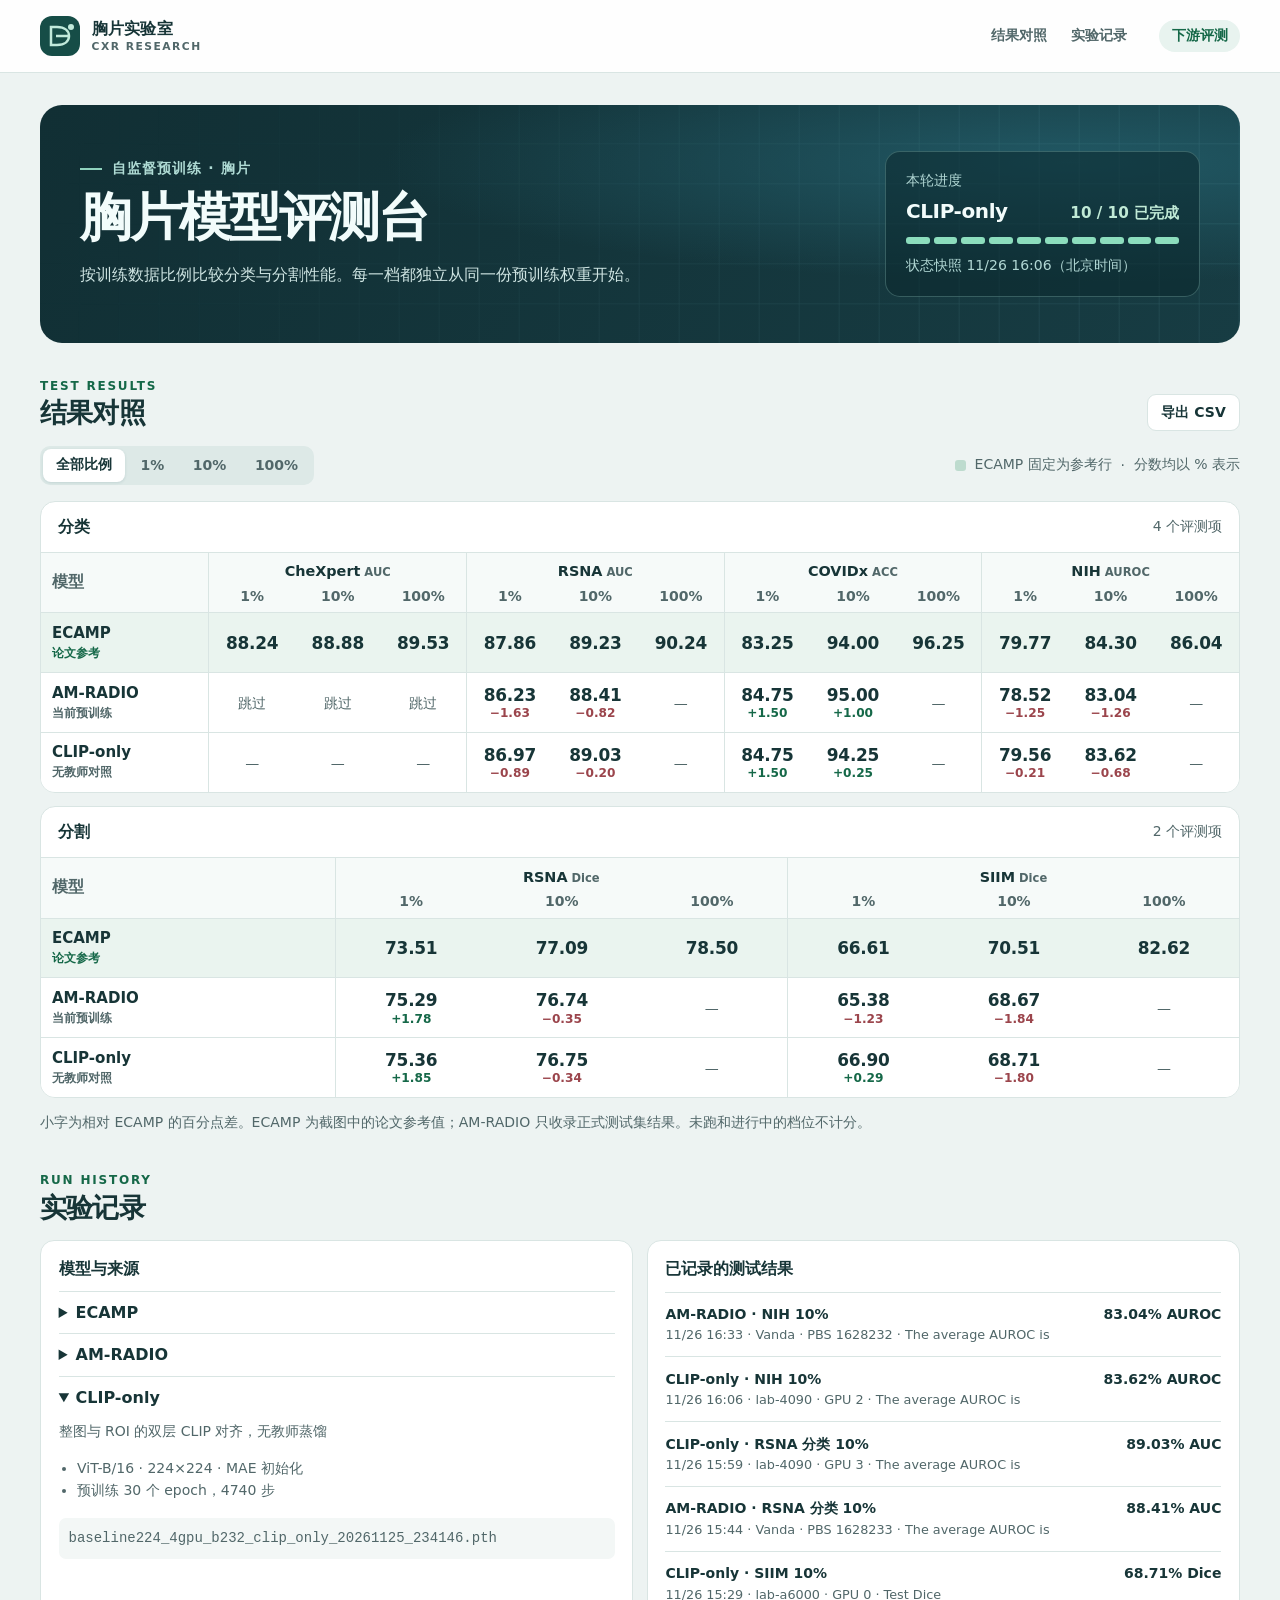
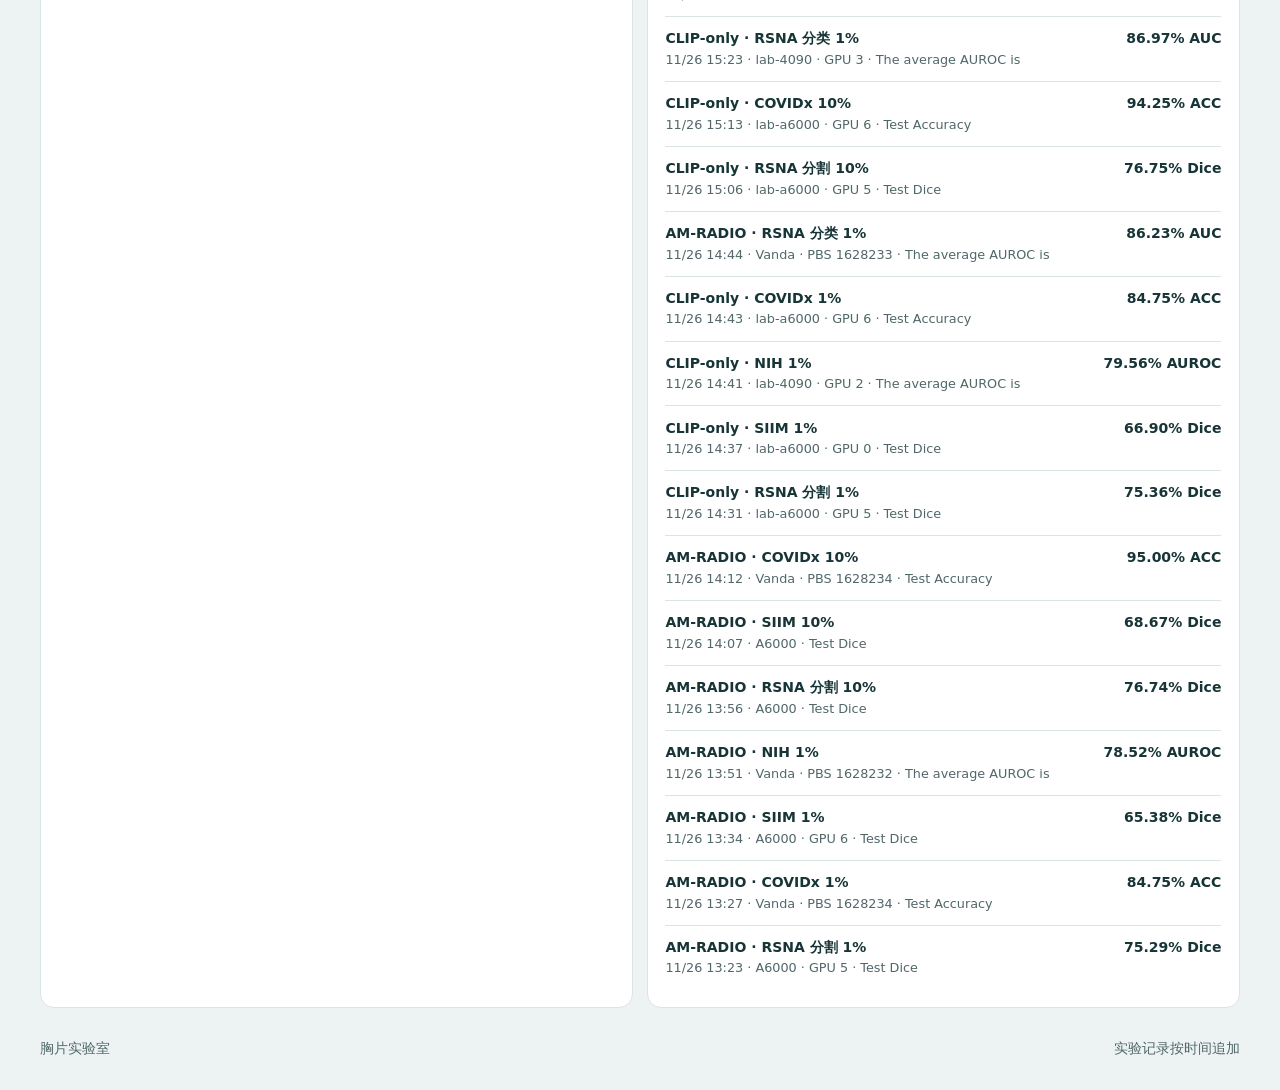
==== docs/index.html @ 2a1c8248 "Append verified downstream benchmark results" ====
<!doctype html>
<html lang="zh-CN">
<head>
  <meta charset="utf-8">
  <meta name="viewport" content="width=device-width, initial-scale=1">
  <meta name="description" content="胸片自监督预训练模型的下游结果与评测记录。">
  <title>胸片模型评测台</title>
  <style>:root {
  color-scheme: light;
  --page: #edf3f2;
  --surface: #fff;
  --ink: #173537;
  --muted: #516769;
  --line: #d9e5e3;
  --tint: #e8f3ef;
  --green: #156848;
  --blue: #315d79;
  --negative: #9b454c;
  font-family: system-ui, -apple-system, BlinkMacSystemFont, "PingFang SC", "Microsoft YaHei", sans-serif;
}
*, *::before, *::after { box-sizing: border-box; }
body { margin: 0; color: var(--ink); background: var(--page); font-size: 1rem; }
button, a { -webkit-tap-highlight-color: transparent; }
a { color: inherit; text-decoration: none; }
button { font: inherit; cursor: pointer; }
:focus-visible { outline: 3px solid #317ba3; outline-offset: 3px; }
.shell { max-width: 1320px; width: calc(100% - 5rem); margin-inline: auto; }
.masthead { background: rgba(255,255,255,.96); border-bottom: 1px solid var(--line); }
.mast-inner { min-height: 72px; display: flex; align-items: center; gap: 2rem; }
.brand { display: flex; gap: .72rem; align-items: center; font-weight: 750; letter-spacing: .02em; white-space: nowrap; }
.brand small { display: block; font-size: .67rem; line-height: 1.3; letter-spacing: .14em; color: var(--muted); }
.mark { color: #c1eadb; background: #164d47; width: 40px; height: 40px; border-radius: 12px; }
.mark svg { width: 100%; height: 100%; }
nav { display: flex; align-items: center; gap: 1.5rem; margin-left: auto; font-size: .875rem; }
nav a { color: var(--muted); font-weight: 650; }
nav a:hover { color: var(--green); text-decoration: underline; }
.mast-label { background: var(--tint); color: var(--green); border-radius: 50px; padding: .45rem .78rem; font-size: .875rem; font-weight: 700; }
.hero {
  margin: 2rem 0 2.25rem; min-height: 238px; border-radius: 22px; padding: 2.25rem 2.5rem;
  background: radial-gradient(ellipse at 86% 24%, #215864 0, transparent 47%), linear-gradient(125deg, #112f34, #173c43);
  color: #f2fcfb; display: grid; grid-template-columns: minmax(0,1fr) minmax(260px,315px); align-items: center; gap: 2rem;
  position: relative; isolation: isolate; overflow: hidden;
}
.hero::before { content: ""; position: absolute; z-index: -1; inset: 0; opacity: .22; background: repeating-linear-gradient(90deg, transparent 0 38px,#71b4bc66 39px 40px),repeating-linear-gradient(0deg,transparent 0 38px,#71b4bc66 39px 40px); mask-image: linear-gradient(110deg,transparent,black); }
.eyebrow { display: flex; align-items: center; gap: .6rem; font-size: .875rem; letter-spacing: .08em; font-weight: 680; color: #afdbd4; }
.eyebrow span { width: 22px; height: 2px; background: #8fd2bd; }
h1 { font-size: clamp(2.2rem, 4.1vw, 3.65rem); line-height: 1.12; letter-spacing: -.045em; margin: .6rem 0 .9rem; }
.hero p { color: #cee4e2; max-width: 40rem; margin: 0; line-height: 1.7; }
.focus { border: 1px solid #84b9b457; background: #0b292f91; padding: 1.15rem 1.25rem; border-radius: 15px; }
.focus-label, #last-updated { color: #b1d7d4; font-size: .875rem; }
.focus-main { display: flex; flex-wrap: wrap; align-items: baseline; gap: .5rem 1rem; justify-content: space-between; margin: .55rem 0 .8rem; }
.focus-main strong { font-size: 1.25rem; letter-spacing: -.02em; }
#progress-count { font-size: .95rem; font-weight: 700; font-variant-numeric: tabular-nums; color: #c0ead6; }
.progress { height: 7px; display: flex; gap: 4px; margin-bottom: .65rem; }
.progress span { flex: 1; background: #799a9e58; border-radius: 3px; }
.progress .done { background: #8cddbd; }
.progress .running { background: #64a7b9; }
.section-top { display: flex; align-items: flex-end; justify-content: space-between; gap: 1rem; margin-bottom: .9rem; }
.kicker { font-size: .75rem; letter-spacing: .15em; color: var(--green); font-weight: 750; }
h2 { margin: .15rem 0 0; font-size: 1.7rem; letter-spacing: -.03em; }
.export { background: var(--surface); border: 1px solid var(--line); border-radius: 9px; padding: .55rem .83rem; color: var(--ink); font-weight: 700; font-size: .875rem; }
.export:hover { background: var(--tint); }
.toolbar { display: flex; justify-content: space-between; align-items: center; flex-wrap: wrap; gap: .75rem; margin: .7rem 0 1rem; }
.filters { display: flex; gap: 3px; border-radius: 10px; background: #dde9e7; padding: 3px; }
.filters button { border: 0; background: transparent; padding: .48rem .8rem; min-width: 48px; border-radius: 8px; font-size: .875rem; color: var(--muted); font-weight: 680; }
.filters button[aria-pressed="true"] { background: white; box-shadow: 0 1px 3px #1a535b24; color: var(--ink); }
.legend { color: var(--muted); font-size: .875rem; display: inline-flex; gap: .55rem; align-items: center; flex-wrap: wrap; }
.legend i { width: 11px; height: 11px; display: inline-block; background: #bddbce; border-radius: 3px; }
.card { background: var(--surface); border: 1px solid var(--line); border-radius: 15px; margin: .85rem 0; overflow: hidden; }
.card-heading { padding: .9rem 1.05rem; display: flex; justify-content: space-between; align-items: center; gap: .5rem; border-bottom: 1px solid var(--line); }
h3 { font-size: 1rem; margin: 0; }
.card-heading span { color: var(--muted); font-size: .875rem; }
.table-wrap { overflow: auto; }
table { width: 100%; border-collapse: separate; border-spacing: 0; text-align: center; min-width: max-content; }
th, td { padding: .65rem .68rem; }
thead th { color: var(--muted); background: #f6faf9; font-weight: 680; }
thead .dataset { color: var(--ink); font-size: .9rem; white-space: nowrap; padding-block: .66rem .33rem; }
.dataset small { font-size: .72rem; margin-left: .25rem; color: var(--muted); font-weight: 650; }
thead .ratio { padding-top: .18rem; padding-bottom: .55rem; font-size: .875rem; }
.boundary { border-left: 1px solid var(--line); }
.model-col { text-align: left; min-width: 145px; position: sticky; left: 0; z-index: 1; box-shadow: 1px 0 0 var(--line); }
tbody th, tbody td { background: var(--surface); border-top: 1px solid var(--line); }
tbody .reference th, tbody .reference td { background: #eaf4ef; }
.model-name { font-size: .94rem; font-weight: 760; display: block; white-space: nowrap; }
.model-mark { color: var(--muted); font-size: .75rem; font-weight: 620; white-space: nowrap; }
.reference .model-mark { color: var(--green); }
.numeric { font-variant-numeric: tabular-nums; }
.numeric strong { display: block; font-size: 1.06rem; letter-spacing: -.015em; }
.reference .numeric strong { font-weight: 680; }
.change { display: block; font-size: .76rem; font-weight: 700; margin-top: .1rem; }
.up { color: var(--green); }
.down { color: var(--negative); }
.state { white-space: nowrap; color: var(--muted); font-size: .875rem; font-weight: 520; }
.state.running { color: var(--blue); font-weight: 680; }
.state.failed { color: var(--negative); }
.footnote { color: var(--muted); font-size: .875rem; margin: .85rem 0 2.5rem; line-height: 1.55; }
.timeline-grid { display: grid; grid-template-columns: 1fr 1fr; gap: .85rem; }
.panel { min-width: 0; background: var(--surface); border: 1px solid var(--line); border-radius: 14px; padding: 1.1rem; }
.panel details { border-top: 1px solid var(--line); margin-top: .7rem; padding-top: .7rem; }
.panel summary { cursor: pointer; font-weight: 730; }
.panel p, .panel li { color: var(--muted); font-size: .875rem; line-height: 1.55; }
.panel ul { padding-left: 1.15rem; }
.checkpoint { font-family: ui-monospace, monospace; overflow-wrap: anywhere; background: #f3f7f6; padding: .62rem; border-radius: 7px; }
#timeline { padding: 0; margin: .75rem 0 0; list-style: none; }
#timeline li { border-top: 1px solid var(--line); padding: .7rem 0; display: grid; grid-template-columns: 1fr auto; column-gap: .55rem; }
#timeline li strong { color: var(--ink); }
#timeline li small { grid-column: 1 / -1; color: var(--muted); font-size: .8rem; }
.site-foot { padding: 2rem 0; display: flex; justify-content: space-between; gap: 1rem; color: var(--muted); font-size: .875rem; }
@media (max-width: 820px) {
  .shell { width: calc(100% - 2rem); }
  .hero { grid-template-columns: 1fr; gap: 1.15rem; padding: 1.6rem; }
  .focus { max-width: 480px; }
}
@media (max-width: 520px) {
  .mast-inner { min-height: 62px; gap: .7rem; }
  nav { gap: .66rem; }
  .mast-label { display: none; }
  .hero { margin-top: 1.1rem; padding: 1.35rem; border-radius: 16px; }
  .hero h1 { font-size: 2.15rem; }
  .timeline-grid { grid-template-columns: 1fr; }
  .model-col { min-width: 115px; }
  th, td { padding-inline: .52rem; }
}
</style>
</head>
<body>
  <header class="masthead">
    <div class="shell mast-inner">
      <a href="#top" class="brand">
        <span class="mark" aria-hidden="true"><svg viewBox="0 0 40 40" fill="none"><path d="M11 29V11h6c8 0 12 4 12 9s-4 9-12 9h-6Z" stroke="currentColor" stroke-width="2.5"/><path d="M16 20h12" stroke="currentColor" stroke-width="2.5"/><circle cx="31" cy="11" r="3" fill="currentColor"/></svg></span>
        <span>胸片实验室<small>CXR RESEARCH</small></span>
      </a>
      <nav aria-label="页内导航"><a href="#results">结果对照</a><a href="#history">实验记录</a></nav>
      <span class="mast-label">下游评测</span>
    </div>
  </header>
  <main class="shell" id="top">
    <section class="hero" aria-labelledby="title">
      <div class="hero-content">
        <div class="eyebrow"><span></span> 自监督预训练 · 胸片</div>
        <h1 id="title">胸片模型评测台</h1>
        <p>按训练数据比例比较分类与分割性能。每一档都独立从同一份预训练权重开始。</p>
      </div>
      <aside class="focus" aria-label="当前模型评测进度">
        <span class="focus-label">本轮进度</span>
        <div class="focus-main"><strong id="current-name">—</strong><span id="progress-count">—</span></div>
        <div id="progress-bar" class="progress" aria-hidden="true"></div>
        <p id="last-updated">正在读取记录</p>
      </aside>
    </section>
    <section id="results" aria-labelledby="results-title">
      <div class="section-top">
        <div><div class="kicker">TEST RESULTS</div><h2 id="results-title">结果对照</h2></div>
        <button type="button" class="export" id="export">导出 CSV</button>
      </div>
      <div class="toolbar">
        <div class="filters" role="group" aria-label="训练数据比例">
          <button type="button" data-ratio="all" aria-pressed="true">全部比例</button>
          <button type="button" data-ratio="1" aria-pressed="false">1%</button>
          <button type="button" data-ratio="10" aria-pressed="false">10%</button>
          <button type="button" data-ratio="100" aria-pressed="false">100%</button>
        </div>
        <span class="legend"><i></i> ECAMP 固定为参考行 <span>·</span> 分数均以 % 表示</span>
      </div>
      <div id="boards"></div>
      <p class="footnote">小字为相对 ECAMP 的百分点差。ECAMP 为截图中的论文参考值；AM-RADIO 只收录正式测试集结果。未跑和进行中的档位不计分。</p>
    </section>
    <section id="history" aria-labelledby="history-title">
      <div class="section-top"><div><div class="kicker">RUN HISTORY</div><h2 id="history-title">实验记录</h2></div></div>
      <div class="timeline-grid">
        <div id="model-details" class="panel"></div>
        <div class="panel"><h3>已记录的测试结果</h3><ol id="timeline"></ol></div>
      </div>
    </section>
  </main>
  <footer class="shell site-foot"><span>胸片实验室</span><span>实验记录按时间追加</span></footer>
  <script type="application/json" id="benchmark-data">[{"kind":"model","id":"ecamp","name":"ECAMP","label":"论文参考","reference":true,"description":"用户提供的 ECAMP 分类和分割对照表","details":["来源：用户提供的论文表格截图","按截图列出 1%、10% 和 100%，保留原指标口径"]},{"kind":"reference","model":"ecamp","scores":{"chexpert":[88.24,88.88,89.53],"rsna_cls":[87.86,89.23,90.24],"covidx":[83.25,94.0,96.25],"nih":[79.77,84.3,86.04],"rsna_seg":[73.51,77.09,78.5],"siim":[66.61,70.51,82.62]}},{"kind":"model","id":"am-radio","name":"AM-RADIO","label":"当前预训练","description":"双层 CLIP 对齐 · ECAMP 与 CheXFound 双教师蒸馏","details":["ViT-B/16 · 224×224 · MAE 初始化","预训练 30 个 epoch，4740 步","各比例独立加载同一份 AM-RADIO 预训练权重"],"checkpoint":"baseline224_4gpu_b232_am_radio_recompute_20261125_180947.pth"},{"kind":"eval","model":"am-radio","task":"nih","ratio":1,"status":"running","at":"2026-11-26T13:36:10+08:00","source":"Vanda · PBS 1628232"},{"kind":"eval","model":"am-radio","task":"nih","ratio":10,"status":"waiting","at":"2026-11-26T13:36:10+08:00","source":"Vanda · PBS 1628232"},{"kind":"eval","model":"am-radio","task":"rsna_cls","ratio":1,"status":"running","at":"2026-11-26T13:36:10+08:00","source":"Vanda · PBS 1628233"},{"kind":"eval","model":"am-radio","task":"rsna_cls","ratio":10,"status":"waiting","at":"2026-11-26T13:36:10+08:00","source":"Vanda · PBS 1628233"},{"kind":"eval","model":"am-radio","task":"covidx","ratio":1,"status":"done","score":84.75,"at":"2026-11-26T13:27:21+08:00","source":"Vanda · PBS 1628234 · Test Accuracy"},{"kind":"eval","model":"am-radio","task":"covidx","ratio":10,"status":"running","at":"2026-11-26T13:36:10+08:00","source":"Vanda · PBS 1628234"},{"kind":"eval","model":"am-radio","task":"rsna_seg","ratio":1,"status":"done","score":75.291,"at":"2026-11-26T13:23:55+08:00","source":"A6000 · GPU 5 · Test Dice"},{"kind":"eval","model":"am-radio","task":"rsna_seg","ratio":10,"status":"running","at":"2026-11-26T13:36:02+08:00","source":"A6000 · GPU 5"},{"kind":"eval","model":"am-radio","task":"siim","ratio":1,"status":"done","score":65.382,"at":"2026-11-26T13:34:59+08:00","source":"A6000 · GPU 6 · Test Dice"},{"kind":"eval","model":"am-radio","task":"siim","ratio":10,"status":"running","at":"2026-11-26T13:36:02+08:00","source":"A6000 · GPU 6"},{"kind":"eval","model":"am-radio","task":"rsna_seg","ratio":10,"status":"done","score":76.736,"at":"2026-11-26T13:56:18+08:00","source":"A6000 · Test Dice","run":"20261126_132359_027293_baseline224_4gpu_b232_am_radio_recompute_20261125_180947"},{"kind":"eval","model":"am-radio","task":"siim","ratio":10,"status":"done","score":68.671,"at":"2026-11-26T14:07:49+08:00","source":"A6000 · Test Dice","run":"20261126_133502_033445_baseline224_4gpu_b232_am_radio_recompute_20261125_180947"},{"kind":"eval","model":"am-radio","task":"nih","ratio":1,"status":"done","score":78.522,"at":"2026-11-26T13:51:23+08:00","source":"Vanda · PBS 1628232 · The average AUROC is","run":"20261126_125512_706777_baseline224_4gpu_b232_am_radio_recompute_20261125_180947"},{"kind":"eval","model":"am-radio","task":"rsna_cls","ratio":1,"status":"done","score":86.234,"at":"2026-11-26T14:44:53+08:00","source":"Vanda · PBS 1628233 · The average AUROC is","run":"20261126_125524_010493_baseline224_4gpu_b232_am_radio_recompute_20261125_180947"},{"kind":"eval","model":"am-radio","task":"covidx","ratio":10,"status":"done","score":95.0,"at":"2026-11-26T14:12:46+08:00","source":"Vanda · PBS 1628234 · Test Accuracy","run":"20261126_132730_162085_baseline224_4gpu_b232_am_radio_recompute_20261125_180947"},{"kind":"model","id":"clip-only-b232","name":"CLIP-only","label":"无教师对照","description":"整图与 ROI 的双层 CLIP 对齐，无教师蒸馏","details":["ViT-B/16 · 224×224 · MAE 初始化","预训练 30 个 epoch，4740 步"],"checkpoint":"baseline224_4gpu_b232_clip_only_20261125_234146.pth"},{"kind":"eval","model":"clip-only-b232","task":"nih","ratio":1,"status":"done","score":79.555,"at":"2026-11-26T14:41:42+08:00","source":"lab-4090 · GPU 2 · The average AUROC is","run":"20261126_140713_861401_baseline224_4gpu_b232_clip_only_20261125_234146"},{"kind":"eval","model":"clip-only-b232","task":"covidx","ratio":1,"status":"done","score":84.75,"at":"2026-11-26T14:43:10+08:00","source":"lab-a6000 · GPU 6 · Test Accuracy","run":"20261126_140934_438066_baseline224_4gpu_b232_clip_only_20261125_234146"},{"kind":"eval","model":"clip-only-b232","task":"rsna_seg","ratio":1,"status":"done","score":75.357,"at":"2026-11-26T14:31:07+08:00","source":"lab-a6000 · GPU 5 · Test Dice","run":"20261126_140720_927001_baseline224_4gpu_b232_clip_only_20261125_234146"},{"kind":"eval","model":"clip-only-b232","task":"rsna_seg","ratio":10,"status":"done","score":76.751,"at":"2026-11-26T15:06:47+08:00","source":"lab-a6000 · GPU 5 · Test Dice","run":"20261126_143110_733138_baseline224_4gpu_b232_clip_only_20261125_234146"},{"kind":"eval","model":"clip-only-b232","task":"siim","ratio":1,"status":"done","score":66.898,"at":"2026-11-26T14:37:39+08:00","source":"lab-a6000 · GPU 0 · Test Dice","run":"20261126_140724_269313_baseline224_4gpu_b232_clip_only_20261125_234146"},{"kind":"eval","model":"clip-only-b232","task":"rsna_cls","ratio":1,"status":"done","score":86.967,"at":"2026-11-26T15:23:00+08:00","source":"lab-4090 · GPU 3 · The average AUROC is","run":"20261126_140716_735300_baseline224_4gpu_b232_clip_only_20261125_234146"},{"kind":"eval","model":"clip-only-b232","task":"covidx","ratio":10,"status":"done","score":94.25,"at":"2026-11-26T15:13:05+08:00","source":"lab-a6000 · GPU 6 · Test Accuracy","run":"20261126_144312_961524_baseline224_4gpu_b232_clip_only_20261125_234146"},{"kind":"eval","model":"clip-only-b232","task":"siim","ratio":10,"status":"done","score":68.709,"at":"2026-11-26T15:29:14+08:00","source":"lab-a6000 · GPU 0 · Test Dice","run":"20261126_143742_066297_baseline224_4gpu_b232_clip_only_20261125_234146"},{"kind":"eval","model":"am-radio","task":"nih","ratio":10,"status":"done","score":83.037,"at":"2026-11-26T16:33:04+08:00","source":"Vanda · PBS 1628232 · The average AUROC is","run":"20261126_135129_051878_baseline224_4gpu_b232_am_radio_recompute_20261125_180947"},{"kind":"eval","model":"am-radio","task":"rsna_cls","ratio":10,"status":"done","score":88.411,"at":"2026-11-26T15:44:06+08:00","source":"Vanda · PBS 1628233 · The average AUROC is","run":"20261126_144459_154860_baseline224_4gpu_b232_am_radio_recompute_20261125_180947"},{"kind":"eval","model":"clip-only-b232","task":"nih","ratio":10,"status":"done","score":83.618,"at":"2026-11-26T16:06:17+08:00","source":"lab-4090 · GPU 2 · The average AUROC is","run":"20261126_144147_423337_baseline224_4gpu_b232_clip_only_20261125_234146"},{"kind":"eval","model":"clip-only-b232","task":"rsna_cls","ratio":10,"status":"done","score":89.034,"at":"2026-11-26T15:59:01+08:00","source":"lab-4090 · GPU 3 · The average AUROC is","run":"20261126_152303_296616_baseline224_4gpu_b232_clip_only_20261125_234146"}]</script>
  <script>(() => {
  "use strict";
  const data = JSON.parse(document.getElementById("benchmark-data").textContent);
  const ratios = [1, 10, 100];
  const groups = [
    {name: "分类", tasks: [
      {id: "chexpert", name: "CheXpert", metric: "AUC"},
      {id: "rsna_cls", name: "RSNA", metric: "AUC"},
      {id: "covidx", name: "COVIDx", metric: "ACC"},
      {id: "nih", name: "NIH", metric: "AUROC"},
    ]},
    {name: "分割", tasks: [
      {id: "rsna_seg", name: "RSNA", metric: "Dice"},
      {id: "siim", name: "SIIM", metric: "Dice"},
    ]},
  ];
  const tasks = groups.flatMap(group => group.tasks);
  const models = data.filter(event => event.kind === "model");
  const modelById = new Map(models.map(model => [model.id, model]));
  const reference = data.find(event => event.kind === "reference");
  const events = data.filter(event => event.kind === "eval");
  const key = (model, task, ratio) => [model, task, ratio].join(":");
  const results = new Map(events.map(event => [key(event.model, event.task, event.ratio), event]));
  const labels = {done: "已完成", running: "运行中", waiting: "待上一档", queued: "排队中", failed: "失败"};
  const date = new Intl.DateTimeFormat("zh-CN", {timeZone: "Asia/Shanghai", month: "2-digit", day: "2-digit", hour: "2-digit", minute: "2-digit", hourCycle: "h23"});
  const showDate = s => date.format(new Date(s));
  const byId = id => document.getElementById(id);
  function element(tag, text, css) {
    const node = document.createElement(tag);
    if (text !== undefined) node.textContent = text;
    if (css) node.className = css;
    return node;
  }
  function resultFor(model, task, ratio) {
    if (model.reference) return {status: "done", score: reference.scores[task.id][ratios.indexOf(ratio)]};
    return results.get(key(model.id, task.id, ratio));
  }
  function columns(group, fractions) {
    return group.tasks.flatMap(task => fractions.map((ratio, i) => ({task, ratio, border: i === 0})));
  }
  function renderTable(group, fractions) {
    const card = element("article", undefined, "card");
    const title = element("div", undefined, "card-heading");
    title.append(element("h3", group.name), element("span", group.tasks.length + " 个评测项"));
    const wrap = element("div", undefined, "table-wrap");
    wrap.tabIndex = 0;
    wrap.setAttribute("role", "region");
    wrap.setAttribute("aria-label", group.name + "结果表，可横向滚动");
    const table = element("table");
    const top = element("tr");
    const first = element("th", "模型", "model-col");
    first.scope = "col";
    first.rowSpan = 2;
    top.append(first);
    for (const task of group.tasks) {
      const th = element("th", task.name, "dataset boundary");
      th.scope = "colgroup";
      th.colSpan = fractions.length;
      th.append(element("small", task.metric));
      top.append(th);
    }
    const headers = element("tr");
    const cols = columns(group, fractions);
    for (const {ratio, border} of cols) {
      const th = element("th", ratio + "%", "ratio" + (border ? " boundary" : ""));
      th.scope = "col";
      headers.append(th);
    }
    const head = element("thead");
    head.append(top, headers);
    const body = element("tbody");
    for (const model of models) {
      const row = element("tr", undefined, model.reference ? "reference" : undefined);
      const name = element("th", undefined, "model-col");
      name.scope = "row";
      name.append(element("span", model.name, "model-name"), element("span", model.label || "实验模型", "model-mark"));
      row.append(name);
      for (const {task, ratio, border} of cols) {
        const td = element("td", undefined, border ? "boundary" : undefined);
        const result = resultFor(model, task, ratio);
        if (result?.status === "done") {
          td.classList.add("numeric");
          td.append(element("strong", result.score.toFixed(2)));
          if (!model.reference) {
            const delta = result.score - reference.scores[task.id][ratios.indexOf(ratio)];
            td.append(element("small", (delta >= 0 ? "+" : "−") + Math.abs(delta).toFixed(2),
              "change " + (delta >= 0 ? "up" : "down")));
          }
        } else if (result) {
          td.append(element("span", labels[result.status], "state " + result.status));
        } else {
          const label = model.id === "am-radio" && task.id === "chexpert" ? "跳过" : "—";
          const state = element("span", label, "state");
          state.title = label === "—" ? "未评测" : "本轮不评测 CheXpert";
          td.append(state);
        }
        if (result?.source) td.title = result.source + " · " + showDate(result.at);
        row.append(td);
      }
      body.append(row);
    }
    table.append(head, body);
    wrap.append(table);
    card.append(title, wrap);
    return card;
  }
  function render(fractions) {
    byId("boards").replaceChildren(...groups.map(group => renderTable(group, fractions)));
  }
  for (const button of document.querySelectorAll("[data-ratio]")) {
    button.addEventListener("click", () => {
      for (const peer of document.querySelectorAll("[data-ratio]")) peer.setAttribute("aria-pressed", String(peer === button));
      render(button.dataset.ratio === "all" ? ratios : [Number(button.dataset.ratio)]);
    });
  }
  const current = models.filter(model => !model.reference).at(-1);
  if (current) {
    const relevant = [...results.values()].filter(result => result.model === current.id);
    const time = relevant.map(e => e.at).sort((a, b) => new Date(b) - new Date(a))[0];
    byId("current-name").textContent = current.name;
    byId("progress-count").textContent = relevant.filter(x => x.status === "done").length + " / " + relevant.length + " 已完成";
    for (const state of ["done", "running", "waiting", "queued", "failed"]) {
      for (const _ of relevant.filter(x => x.status === state)) byId("progress-bar").append(element("span", undefined, state));
    }
    byId("last-updated").textContent = time ? "状态快照 " + showDate(time) + "（北京时间）" : "待录入评测记录";
  }
  const modelPanel = byId("model-details");
  modelPanel.append(element("h3", "模型与来源"));
  for (const model of models) {
    const detail = element("details");
    detail.open = current?.id === model.id;
    detail.append(element("summary", model.name), element("p", model.description || ""));
    const source = element("ul");
    for (const line of model.details || []) source.append(element("li", line));
    detail.append(source);
    if (model.checkpoint) detail.append(element("p", model.checkpoint, "checkpoint"));
    modelPanel.append(detail);
  }
  for (const result of events.filter(r => r.status === "done").sort((a, b) => new Date(b.at) - new Date(a.at))) {
    const task = tasks.find(task => task.id === result.task);
    const label = result.task === "rsna_seg" ? "RSNA 分割" : result.task === "rsna_cls" ? "RSNA 分类" : task.name;
    const row = element("li");
    row.append(element("strong", `${modelById.get(result.model).name} · ${label} ${result.ratio}%`),
      element("strong", `${result.score.toFixed(2)}% ${task.metric}`),
      element("small", showDate(result.at) + " · " + result.source));
    byId("timeline").append(row);
  }
  byId("export").addEventListener("click", () => {
    const rows = [["model", "task", "metric", "train_percentage", "test_score_percentage", "state", "observed_at"]];
    for (const model of models) for (const task of tasks) for (const ratio of ratios) {
      const result = resultFor(model, task, ratio);
      rows.push([model.name, task.id, task.metric, ratio, result?.score ?? "", result?.status ?? "not_run", result?.at ?? ""]);
    }
    const csv = rows.map(row => row.map(value => '"' + String(value).replaceAll('"', '""') + '"').join(",")).join("\n") + "\n";
    const link = element("a");
    link.href = URL.createObjectURL(new Blob(["\ufeff", csv], {type: "text/csv;charset=utf-8"}));
    link.download = "cxr-benchmark.csv";
    link.click();
    setTimeout(() => URL.revokeObjectURL(link.href), 1000);
  });
  render(ratios);
})();
</script>
</body>
</html>
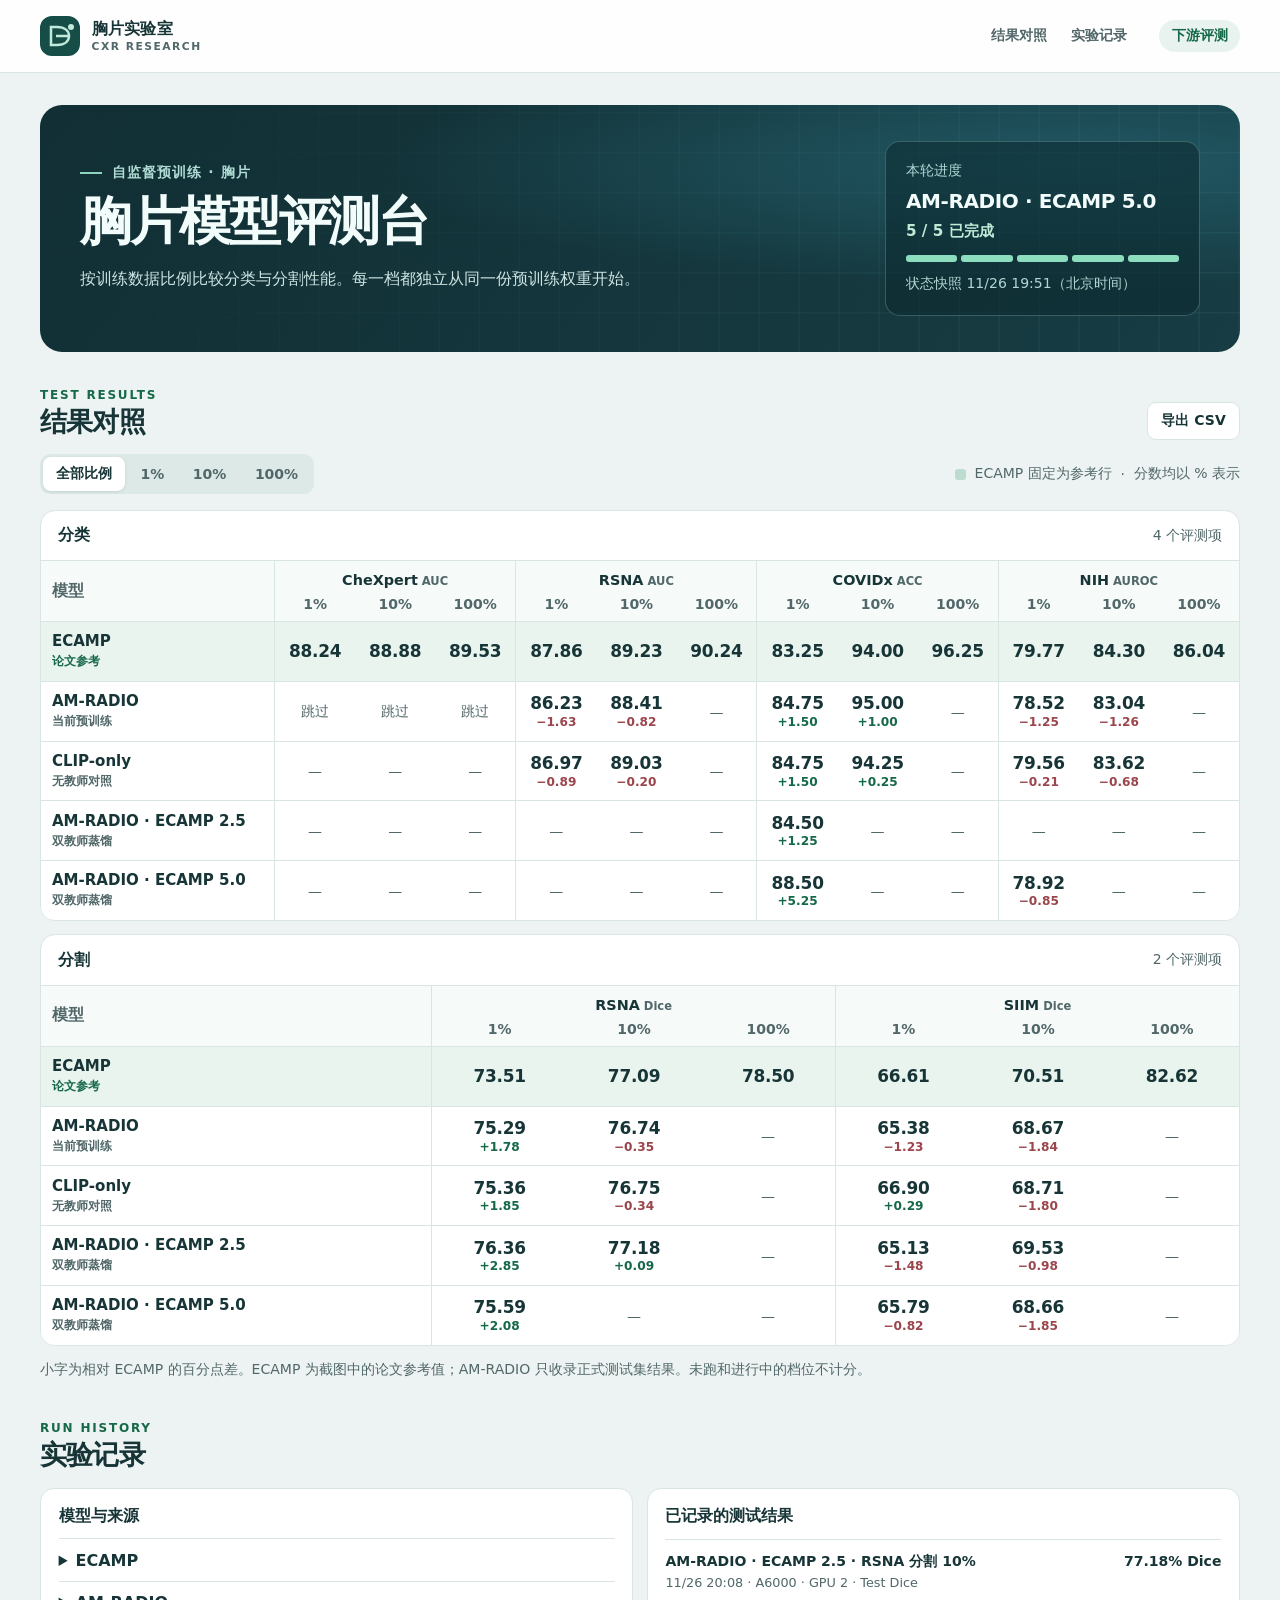
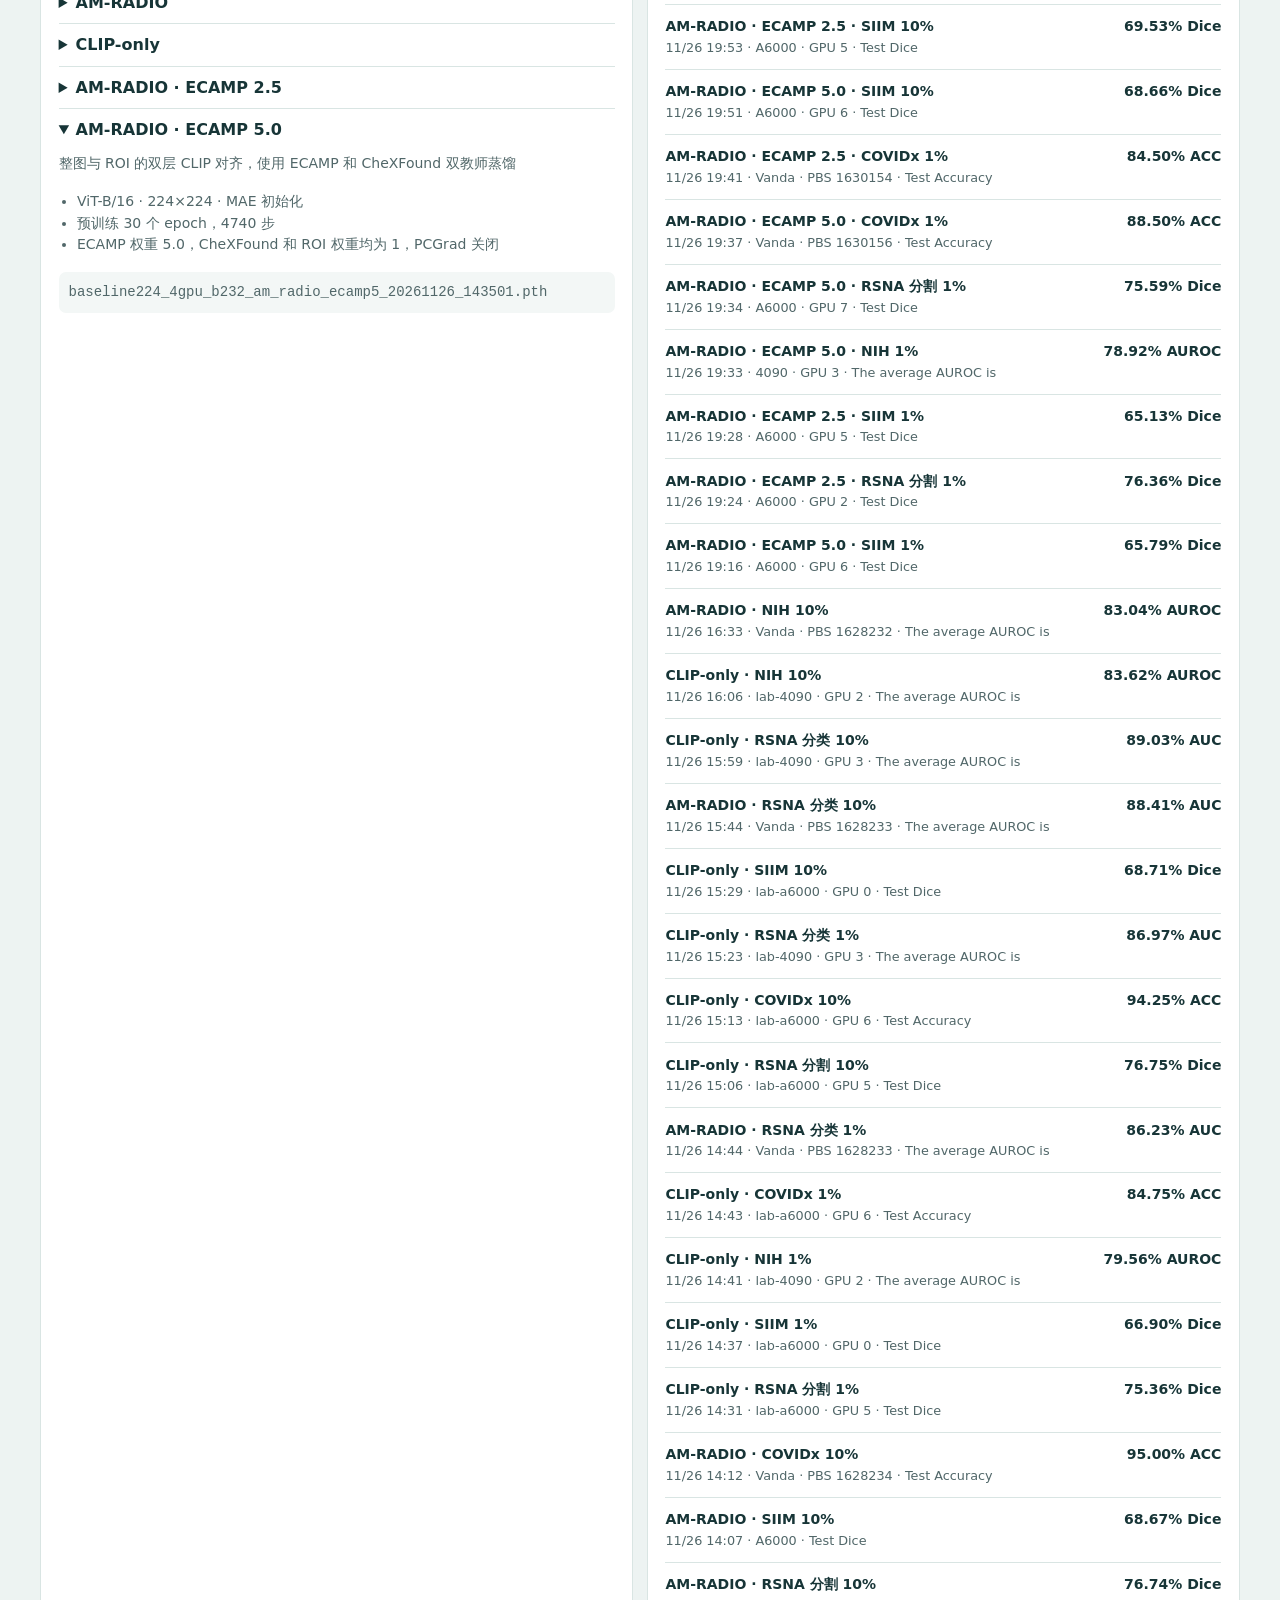
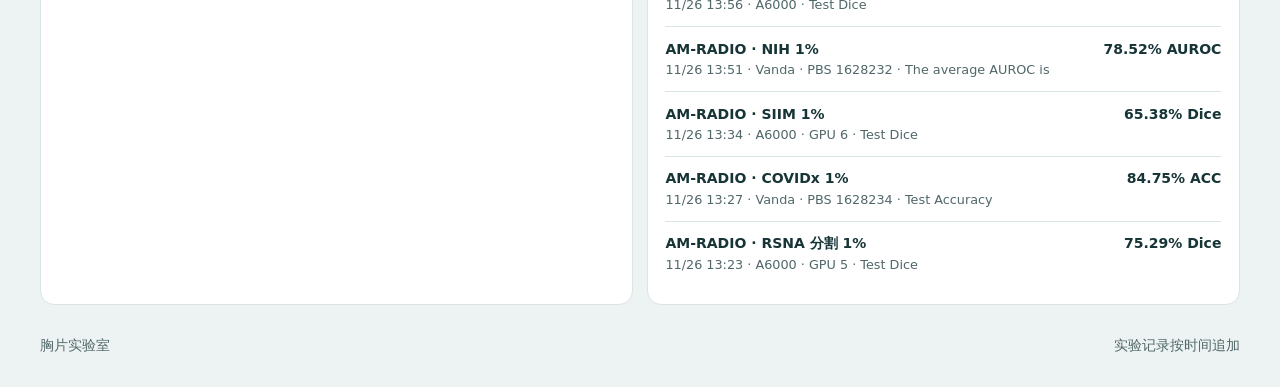
==== commit f44138c1: "Append verified downstream benchmark results" ====
--- a/docs/index.html
+++ b/docs/index.html
@@ -174,7 +174,7 @@
     </section>
   </main>
   <footer class="shell site-foot"><span>胸片实验室</span><span>实验记录按时间追加</span></footer>
-  <script type="application/json" id="benchmark-data">[{"kind":"model","id":"ecamp","name":"ECAMP","label":"论文参考","reference":true,"description":"用户提供的 ECAMP 分类和分割对照表","details":["来源：用户提供的论文表格截图","按截图列出 1%、10% 和 100%，保留原指标口径"]},{"kind":"reference","model":"ecamp","scores":{"chexpert":[88.24,88.88,89.53],"rsna_cls":[87.86,89.23,90.24],"covidx":[83.25,94.0,96.25],"nih":[79.77,84.3,86.04],"rsna_seg":[73.51,77.09,78.5],"siim":[66.61,70.51,82.62]}},{"kind":"model","id":"am-radio","name":"AM-RADIO","label":"当前预训练","description":"双层 CLIP 对齐 · ECAMP 与 CheXFound 双教师蒸馏","details":["ViT-B/16 · 224×224 · MAE 初始化","预训练 30 个 epoch，4740 步","各比例独立加载同一份 AM-RADIO 预训练权重"],"checkpoint":"baseline224_4gpu_b232_am_radio_recompute_20261125_180947.pth"},{"kind":"eval","model":"am-radio","task":"nih","ratio":1,"status":"running","at":"2026-11-26T13:36:10+08:00","source":"Vanda · PBS 1628232"},{"kind":"eval","model":"am-radio","task":"nih","ratio":10,"status":"waiting","at":"2026-11-26T13:36:10+08:00","source":"Vanda · PBS 1628232"},{"kind":"eval","model":"am-radio","task":"rsna_cls","ratio":1,"status":"running","at":"2026-11-26T13:36:10+08:00","source":"Vanda · PBS 1628233"},{"kind":"eval","model":"am-radio","task":"rsna_cls","ratio":10,"status":"waiting","at":"2026-11-26T13:36:10+08:00","source":"Vanda · PBS 1628233"},{"kind":"eval","model":"am-radio","task":"covidx","ratio":1,"status":"done","score":84.75,"at":"2026-11-26T13:27:21+08:00","source":"Vanda · PBS 1628234 · Test Accuracy"},{"kind":"eval","model":"am-radio","task":"covidx","ratio":10,"status":"running","at":"2026-11-26T13:36:10+08:00","source":"Vanda · PBS 1628234"},{"kind":"eval","model":"am-radio","task":"rsna_seg","ratio":1,"status":"done","score":75.291,"at":"2026-11-26T13:23:55+08:00","source":"A6000 · GPU 5 · Test Dice"},{"kind":"eval","model":"am-radio","task":"rsna_seg","ratio":10,"status":"running","at":"2026-11-26T13:36:02+08:00","source":"A6000 · GPU 5"},{"kind":"eval","model":"am-radio","task":"siim","ratio":1,"status":"done","score":65.382,"at":"2026-11-26T13:34:59+08:00","source":"A6000 · GPU 6 · Test Dice"},{"kind":"eval","model":"am-radio","task":"siim","ratio":10,"status":"running","at":"2026-11-26T13:36:02+08:00","source":"A6000 · GPU 6"},{"kind":"eval","model":"am-radio","task":"rsna_seg","ratio":10,"status":"done","score":76.736,"at":"2026-11-26T13:56:18+08:00","source":"A6000 · Test Dice","run":"20261126_132359_027293_baseline224_4gpu_b232_am_radio_recompute_20261125_180947"},{"kind":"eval","model":"am-radio","task":"siim","ratio":10,"status":"done","score":68.671,"at":"2026-11-26T14:07:49+08:00","source":"A6000 · Test Dice","run":"20261126_133502_033445_baseline224_4gpu_b232_am_radio_recompute_20261125_180947"},{"kind":"eval","model":"am-radio","task":"nih","ratio":1,"status":"done","score":78.522,"at":"2026-11-26T13:51:23+08:00","source":"Vanda · PBS 1628232 · The average AUROC is","run":"20261126_125512_706777_baseline224_4gpu_b232_am_radio_recompute_20261125_180947"},{"kind":"eval","model":"am-radio","task":"rsna_cls","ratio":1,"status":"done","score":86.234,"at":"2026-11-26T14:44:53+08:00","source":"Vanda · PBS 1628233 · The average AUROC is","run":"20261126_125524_010493_baseline224_4gpu_b232_am_radio_recompute_20261125_180947"},{"kind":"eval","model":"am-radio","task":"covidx","ratio":10,"status":"done","score":95.0,"at":"2026-11-26T14:12:46+08:00","source":"Vanda · PBS 1628234 · Test Accuracy","run":"20261126_132730_162085_baseline224_4gpu_b232_am_radio_recompute_20261125_180947"},{"kind":"model","id":"clip-only-b232","name":"CLIP-only","label":"无教师对照","description":"整图与 ROI 的双层 CLIP 对齐，无教师蒸馏","details":["ViT-B/16 · 224×224 · MAE 初始化","预训练 30 个 epoch，4740 步"],"checkpoint":"baseline224_4gpu_b232_clip_only_20261125_234146.pth"},{"kind":"eval","model":"clip-only-b232","task":"nih","ratio":1,"status":"done","score":79.555,"at":"2026-11-26T14:41:42+08:00","source":"lab-4090 · GPU 2 · The average AUROC is","run":"20261126_140713_861401_baseline224_4gpu_b232_clip_only_20261125_234146"},{"kind":"eval","model":"clip-only-b232","task":"covidx","ratio":1,"status":"done","score":84.75,"at":"2026-11-26T14:43:10+08:00","source":"lab-a6000 · GPU 6 · Test Accuracy","run":"20261126_140934_438066_baseline224_4gpu_b232_clip_only_20261125_234146"},{"kind":"eval","model":"clip-only-b232","task":"rsna_seg","ratio":1,"status":"done","score":75.357,"at":"2026-11-26T14:31:07+08:00","source":"lab-a6000 · GPU 5 · Test Dice","run":"20261126_140720_927001_baseline224_4gpu_b232_clip_only_20261125_234146"},{"kind":"eval","model":"clip-only-b232","task":"rsna_seg","ratio":10,"status":"done","score":76.751,"at":"2026-11-26T15:06:47+08:00","source":"lab-a6000 · GPU 5 · Test Dice","run":"20261126_143110_733138_baseline224_4gpu_b232_clip_only_20261125_234146"},{"kind":"eval","model":"clip-only-b232","task":"siim","ratio":1,"status":"done","score":66.898,"at":"2026-11-26T14:37:39+08:00","source":"lab-a6000 · GPU 0 · Test Dice","run":"20261126_140724_269313_baseline224_4gpu_b232_clip_only_20261125_234146"},{"kind":"eval","model":"clip-only-b232","task":"rsna_cls","ratio":1,"status":"done","score":86.967,"at":"2026-11-26T15:23:00+08:00","source":"lab-4090 · GPU 3 · The average AUROC is","run":"20261126_140716_735300_baseline224_4gpu_b232_clip_only_20261125_234146"},{"kind":"eval","model":"clip-only-b232","task":"covidx","ratio":10,"status":"done","score":94.25,"at":"2026-11-26T15:13:05+08:00","source":"lab-a6000 · GPU 6 · Test Accuracy","run":"20261126_144312_961524_baseline224_4gpu_b232_clip_only_20261125_234146"},{"kind":"eval","model":"clip-only-b232","task":"siim","ratio":10,"status":"done","score":68.709,"at":"2026-11-26T15:29:14+08:00","source":"lab-a6000 · GPU 0 · Test Dice","run":"20261126_143742_066297_baseline224_4gpu_b232_clip_only_20261125_234146"},{"kind":"eval","model":"am-radio","task":"nih","ratio":10,"status":"done","score":83.037,"at":"2026-11-26T16:33:04+08:00","source":"Vanda · PBS 1628232 · The average AUROC is","run":"20261126_135129_051878_baseline224_4gpu_b232_am_radio_recompute_20261125_180947"},{"kind":"eval","model":"am-radio","task":"rsna_cls","ratio":10,"status":"done","score":88.411,"at":"2026-11-26T15:44:06+08:00","source":"Vanda · PBS 1628233 · The average AUROC is","run":"20261126_144459_154860_baseline224_4gpu_b232_am_radio_recompute_20261125_180947"},{"kind":"eval","model":"clip-only-b232","task":"nih","ratio":10,"status":"done","score":83.618,"at":"2026-11-26T16:06:17+08:00","source":"lab-4090 · GPU 2 · The average AUROC is","run":"20261126_144147_423337_baseline224_4gpu_b232_clip_only_20261125_234146"},{"kind":"eval","model":"clip-only-b232","task":"rsna_cls","ratio":10,"status":"done","score":89.034,"at":"2026-11-26T15:59:01+08:00","source":"lab-4090 · GPU 3 · The average AUROC is","run":"20261126_152303_296616_baseline224_4gpu_b232_clip_only_20261125_234146"}]</script>
+  <script type="application/json" id="benchmark-data">[{"kind":"model","id":"ecamp","name":"ECAMP","label":"论文参考","reference":true,"description":"用户提供的 ECAMP 分类和分割对照表","details":["来源：用户提供的论文表格截图","按截图列出 1%、10% 和 100%，保留原指标口径"]},{"kind":"reference","model":"ecamp","scores":{"chexpert":[88.24,88.88,89.53],"rsna_cls":[87.86,89.23,90.24],"covidx":[83.25,94.0,96.25],"nih":[79.77,84.3,86.04],"rsna_seg":[73.51,77.09,78.5],"siim":[66.61,70.51,82.62]}},{"kind":"model","id":"am-radio","name":"AM-RADIO","label":"当前预训练","description":"双层 CLIP 对齐 · ECAMP 与 CheXFound 双教师蒸馏","details":["ViT-B/16 · 224×224 · MAE 初始化","预训练 30 个 epoch，4740 步","各比例独立加载同一份 AM-RADIO 预训练权重"],"checkpoint":"baseline224_4gpu_b232_am_radio_recompute_20261125_180947.pth"},{"kind":"eval","model":"am-radio","task":"nih","ratio":1,"status":"running","at":"2026-11-26T13:36:10+08:00","source":"Vanda · PBS 1628232"},{"kind":"eval","model":"am-radio","task":"nih","ratio":10,"status":"waiting","at":"2026-11-26T13:36:10+08:00","source":"Vanda · PBS 1628232"},{"kind":"eval","model":"am-radio","task":"rsna_cls","ratio":1,"status":"running","at":"2026-11-26T13:36:10+08:00","source":"Vanda · PBS 1628233"},{"kind":"eval","model":"am-radio","task":"rsna_cls","ratio":10,"status":"waiting","at":"2026-11-26T13:36:10+08:00","source":"Vanda · PBS 1628233"},{"kind":"eval","model":"am-radio","task":"covidx","ratio":1,"status":"done","score":84.75,"at":"2026-11-26T13:27:21+08:00","source":"Vanda · PBS 1628234 · Test Accuracy"},{"kind":"eval","model":"am-radio","task":"covidx","ratio":10,"status":"running","at":"2026-11-26T13:36:10+08:00","source":"Vanda · PBS 1628234"},{"kind":"eval","model":"am-radio","task":"rsna_seg","ratio":1,"status":"done","score":75.291,"at":"2026-11-26T13:23:55+08:00","source":"A6000 · GPU 5 · Test Dice"},{"kind":"eval","model":"am-radio","task":"rsna_seg","ratio":10,"status":"running","at":"2026-11-26T13:36:02+08:00","source":"A6000 · GPU 5"},{"kind":"eval","model":"am-radio","task":"siim","ratio":1,"status":"done","score":65.382,"at":"2026-11-26T13:34:59+08:00","source":"A6000 · GPU 6 · Test Dice"},{"kind":"eval","model":"am-radio","task":"siim","ratio":10,"status":"running","at":"2026-11-26T13:36:02+08:00","source":"A6000 · GPU 6"},{"kind":"eval","model":"am-radio","task":"rsna_seg","ratio":10,"status":"done","score":76.736,"at":"2026-11-26T13:56:18+08:00","source":"A6000 · Test Dice","run":"20261126_132359_027293_baseline224_4gpu_b232_am_radio_recompute_20261125_180947"},{"kind":"eval","model":"am-radio","task":"siim","ratio":10,"status":"done","score":68.671,"at":"2026-11-26T14:07:49+08:00","source":"A6000 · Test Dice","run":"20261126_133502_033445_baseline224_4gpu_b232_am_radio_recompute_20261125_180947"},{"kind":"eval","model":"am-radio","task":"nih","ratio":1,"status":"done","score":78.522,"at":"2026-11-26T13:51:23+08:00","source":"Vanda · PBS 1628232 · The average AUROC is","run":"20261126_125512_706777_baseline224_4gpu_b232_am_radio_recompute_20261125_180947"},{"kind":"eval","model":"am-radio","task":"rsna_cls","ratio":1,"status":"done","score":86.234,"at":"2026-11-26T14:44:53+08:00","source":"Vanda · PBS 1628233 · The average AUROC is","run":"20261126_125524_010493_baseline224_4gpu_b232_am_radio_recompute_20261125_180947"},{"kind":"eval","model":"am-radio","task":"covidx","ratio":10,"status":"done","score":95.0,"at":"2026-11-26T14:12:46+08:00","source":"Vanda · PBS 1628234 · Test Accuracy","run":"20261126_132730_162085_baseline224_4gpu_b232_am_radio_recompute_20261125_180947"},{"kind":"model","id":"clip-only-b232","name":"CLIP-only","label":"无教师对照","description":"整图与 ROI 的双层 CLIP 对齐，无教师蒸馏","details":["ViT-B/16 · 224×224 · MAE 初始化","预训练 30 个 epoch，4740 步"],"checkpoint":"baseline224_4gpu_b232_clip_only_20261125_234146.pth"},{"kind":"eval","model":"clip-only-b232","task":"nih","ratio":1,"status":"done","score":79.555,"at":"2026-11-26T14:41:42+08:00","source":"lab-4090 · GPU 2 · The average AUROC is","run":"20261126_140713_861401_baseline224_4gpu_b232_clip_only_20261125_234146"},{"kind":"eval","model":"clip-only-b232","task":"covidx","ratio":1,"status":"done","score":84.75,"at":"2026-11-26T14:43:10+08:00","source":"lab-a6000 · GPU 6 · Test Accuracy","run":"20261126_140934_438066_baseline224_4gpu_b232_clip_only_20261125_234146"},{"kind":"eval","model":"clip-only-b232","task":"rsna_seg","ratio":1,"status":"done","score":75.357,"at":"2026-11-26T14:31:07+08:00","source":"lab-a6000 · GPU 5 · Test Dice","run":"20261126_140720_927001_baseline224_4gpu_b232_clip_only_20261125_234146"},{"kind":"eval","model":"clip-only-b232","task":"rsna_seg","ratio":10,"status":"done","score":76.751,"at":"2026-11-26T15:06:47+08:00","source":"lab-a6000 · GPU 5 · Test Dice","run":"20261126_143110_733138_baseline224_4gpu_b232_clip_only_20261125_234146"},{"kind":"eval","model":"clip-only-b232","task":"siim","ratio":1,"status":"done","score":66.898,"at":"2026-11-26T14:37:39+08:00","source":"lab-a6000 · GPU 0 · Test Dice","run":"20261126_140724_269313_baseline224_4gpu_b232_clip_only_20261125_234146"},{"kind":"eval","model":"clip-only-b232","task":"rsna_cls","ratio":1,"status":"done","score":86.967,"at":"2026-11-26T15:23:00+08:00","source":"lab-4090 · GPU 3 · The average AUROC is","run":"20261126_140716_735300_baseline224_4gpu_b232_clip_only_20261125_234146"},{"kind":"eval","model":"clip-only-b232","task":"covidx","ratio":10,"status":"done","score":94.25,"at":"2026-11-26T15:13:05+08:00","source":"lab-a6000 · GPU 6 · Test Accuracy","run":"20261126_144312_961524_baseline224_4gpu_b232_clip_only_20261125_234146"},{"kind":"eval","model":"clip-only-b232","task":"siim","ratio":10,"status":"done","score":68.709,"at":"2026-11-26T15:29:14+08:00","source":"lab-a6000 · GPU 0 · Test Dice","run":"20261126_143742_066297_baseline224_4gpu_b232_clip_only_20261125_234146"},{"kind":"eval","model":"am-radio","task":"nih","ratio":10,"status":"done","score":83.037,"at":"2026-11-26T16:33:04+08:00","source":"Vanda · PBS 1628232 · The average AUROC is","run":"20261126_135129_051878_baseline224_4gpu_b232_am_radio_recompute_20261125_180947"},{"kind":"eval","model":"am-radio","task":"rsna_cls","ratio":10,"status":"done","score":88.411,"at":"2026-11-26T15:44:06+08:00","source":"Vanda · PBS 1628233 · The average AUROC is","run":"20261126_144459_154860_baseline224_4gpu_b232_am_radio_recompute_20261125_180947"},{"kind":"eval","model":"clip-only-b232","task":"nih","ratio":10,"status":"done","score":83.618,"at":"2026-11-26T16:06:17+08:00","source":"lab-4090 · GPU 2 · The average AUROC is","run":"20261126_144147_423337_baseline224_4gpu_b232_clip_only_20261125_234146"},{"kind":"eval","model":"clip-only-b232","task":"rsna_cls","ratio":10,"status":"done","score":89.034,"at":"2026-11-26T15:59:01+08:00","source":"lab-4090 · GPU 3 · The average AUROC is","run":"20261126_152303_296616_baseline224_4gpu_b232_clip_only_20261125_234146"},{"kind":"model","id":"am-radio-ecamp-2p5","name":"AM-RADIO · ECAMP 2.5","label":"双教师蒸馏","description":"整图与 ROI 的双层 CLIP 对齐，使用 ECAMP 和 CheXFound 双教师蒸馏","details":["ViT-B/16 · 224×224 · MAE 初始化","预训练 30 个 epoch，4740 步","ECAMP 权重 2.5，CheXFound 和 ROI 权重均为 1，PCGrad 关闭"],"checkpoint":"baseline224_4gpu_b232_am_radio_ecamp2p5_20261126_143501.pth"},{"kind":"eval","model":"am-radio-ecamp-2p5","task":"rsna_seg","ratio":1,"status":"done","score":76.363,"at":"2026-11-26T19:24:50+08:00","source":"A6000 · GPU 2 · Test Dice","run":"20261126_185528_342986_baseline224_4gpu_b232_am_radio_ecamp2p5_20261126_143501"},{"kind":"eval","model":"am-radio-ecamp-2p5","task":"rsna_seg","ratio":10,"status":"done","score":77.183,"at":"2026-11-26T20:08:09+08:00","source":"A6000 · GPU 2 · Test Dice","run":"20261126_192454_104328_baseline224_4gpu_b232_am_radio_ecamp2p5_20261126_143501"},{"kind":"eval","model":"am-radio-ecamp-2p5","task":"siim","ratio":1,"status":"done","score":65.13,"at":"2026-11-26T19:28:25+08:00","source":"A6000 · GPU 5 · Test Dice","run":"20261126_185523_547551_baseline224_4gpu_b232_am_radio_ecamp2p5_20261126_143501"},{"kind":"eval","model":"am-radio-ecamp-2p5","task":"siim","ratio":10,"status":"done","score":69.529,"at":"2026-11-26T19:53:56+08:00","source":"A6000 · GPU 5 · Test Dice","run":"20261126_192827_488879_baseline224_4gpu_b232_am_radio_ecamp2p5_20261126_143501"},{"kind":"eval","model":"am-radio-ecamp-2p5","task":"covidx","ratio":1,"status":"done","score":84.5,"at":"2026-11-26T19:41:38+08:00","source":"Vanda · PBS 1630154 · Test Accuracy","run":"20261126_185920_213405_baseline224_4gpu_b232_am_radio_ecamp2p5_20261126_143501"},{"kind":"model","id":"am-radio-ecamp-5","name":"AM-RADIO · ECAMP 5.0","label":"双教师蒸馏","description":"整图与 ROI 的双层 CLIP 对齐，使用 ECAMP 和 CheXFound 双教师蒸馏","details":["ViT-B/16 · 224×224 · MAE 初始化","预训练 30 个 epoch，4740 步","ECAMP 权重 5.0，CheXFound 和 ROI 权重均为 1，PCGrad 关闭"],"checkpoint":"baseline224_4gpu_b232_am_radio_ecamp5_20261126_143501.pth"},{"kind":"eval","model":"am-radio-ecamp-5","task":"nih","ratio":1,"status":"done","score":78.923,"at":"2026-11-26T19:33:44+08:00","source":"4090 · GPU 3 · The average AUROC is","run":"20261126_185644_142362_baseline224_4gpu_b232_am_radio_ecamp5_20261126_143501"},{"kind":"eval","model":"am-radio-ecamp-5","task":"rsna_seg","ratio":1,"status":"done","score":75.594,"at":"2026-11-26T19:34:43+08:00","source":"A6000 · GPU 7 · Test Dice","run":"20261126_185528_018071_baseline224_4gpu_b232_am_radio_ecamp5_20261126_143501"},{"kind":"eval","model":"am-radio-ecamp-5","task":"siim","ratio":1,"status":"done","score":65.793,"at":"2026-11-26T19:16:56+08:00","source":"A6000 · GPU 6 · Test Dice","run":"20261126_185523_496817_baseline224_4gpu_b232_am_radio_ecamp5_20261126_143501"},{"kind":"eval","model":"am-radio-ecamp-5","task":"siim","ratio":10,"status":"done","score":68.663,"at":"2026-11-26T19:51:23+08:00","source":"A6000 · GPU 6 · Test Dice","run":"20261126_191658_817369_baseline224_4gpu_b232_am_radio_ecamp5_20261126_143501"},{"kind":"eval","model":"am-radio-ecamp-5","task":"covidx","ratio":1,"status":"done","score":88.5,"at":"2026-11-26T19:37:12+08:00","source":"Vanda · PBS 1630156 · Test Accuracy","run":"20261126_185920_359998_baseline224_4gpu_b232_am_radio_ecamp5_20261126_143501"}]</script>
   <script>(() => {
   "use strict";
   const data = JSON.parse(document.getElementById("benchmark-data").textContent);
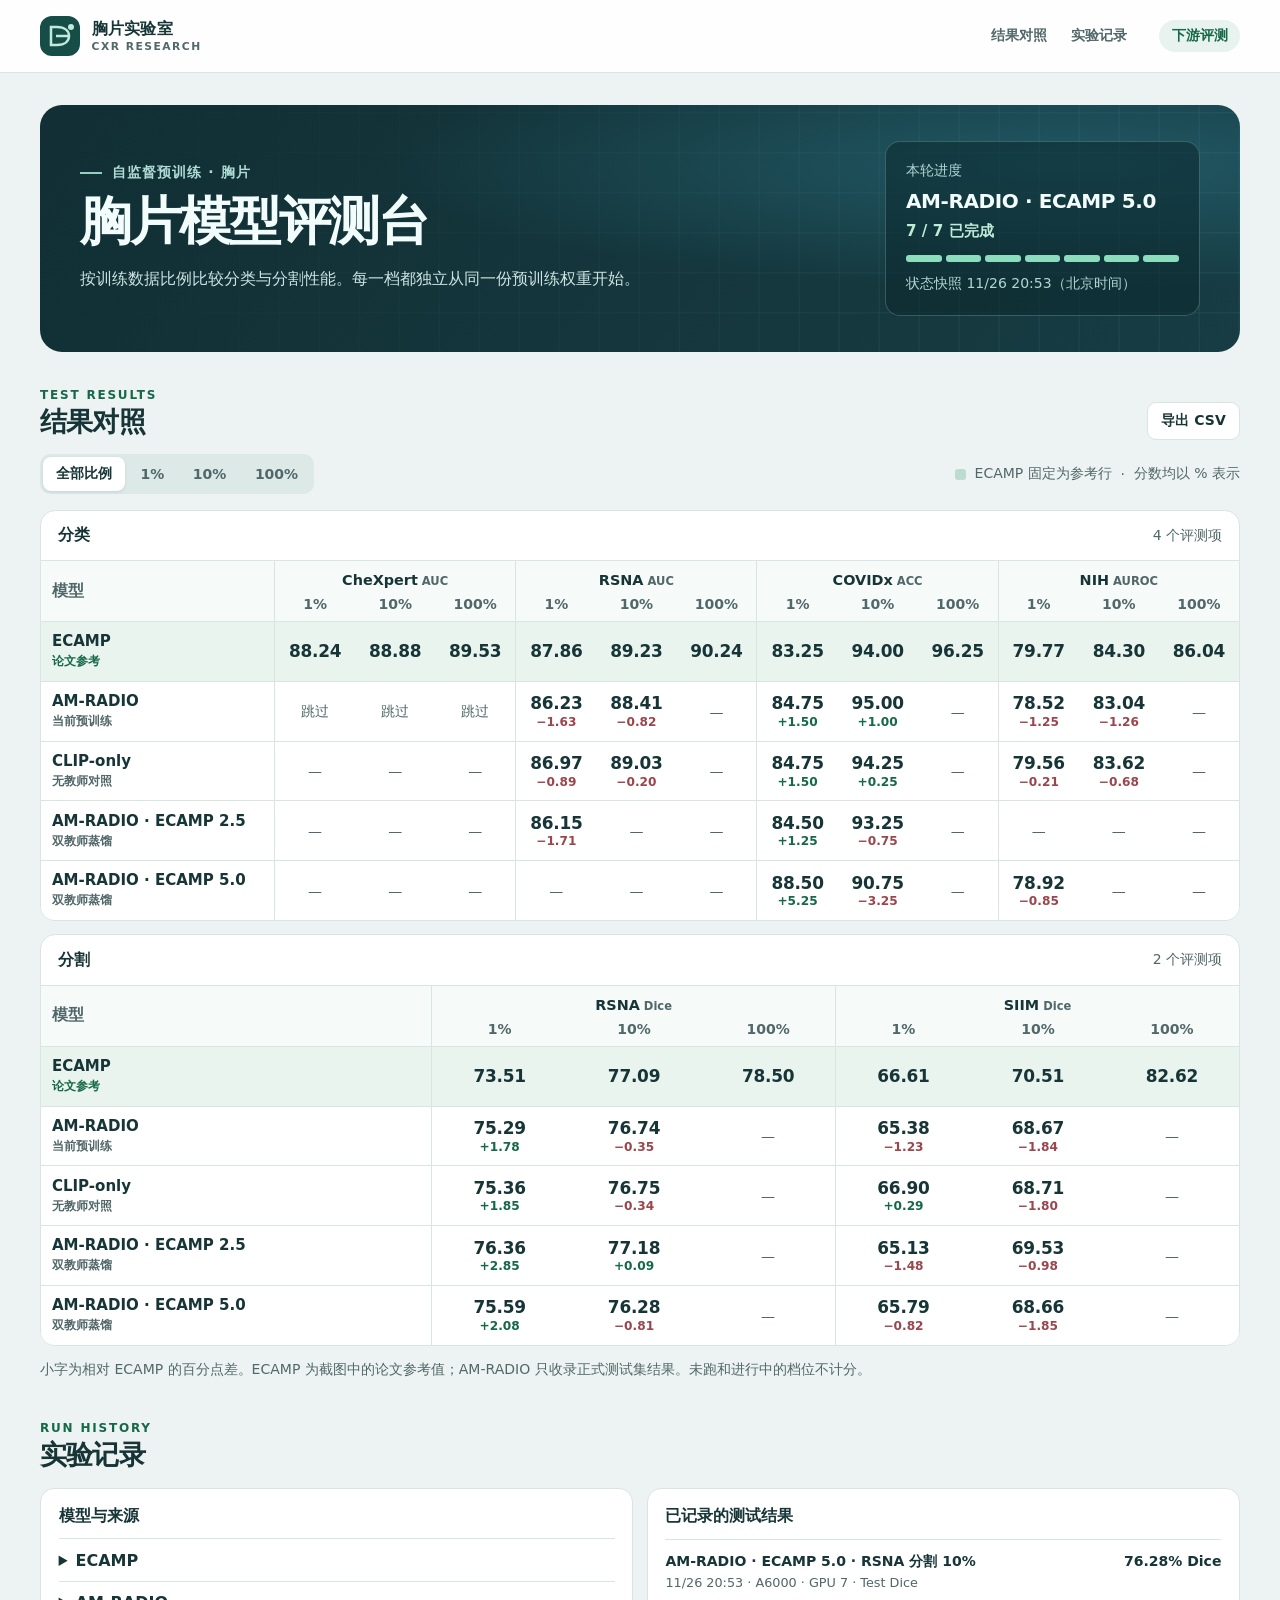
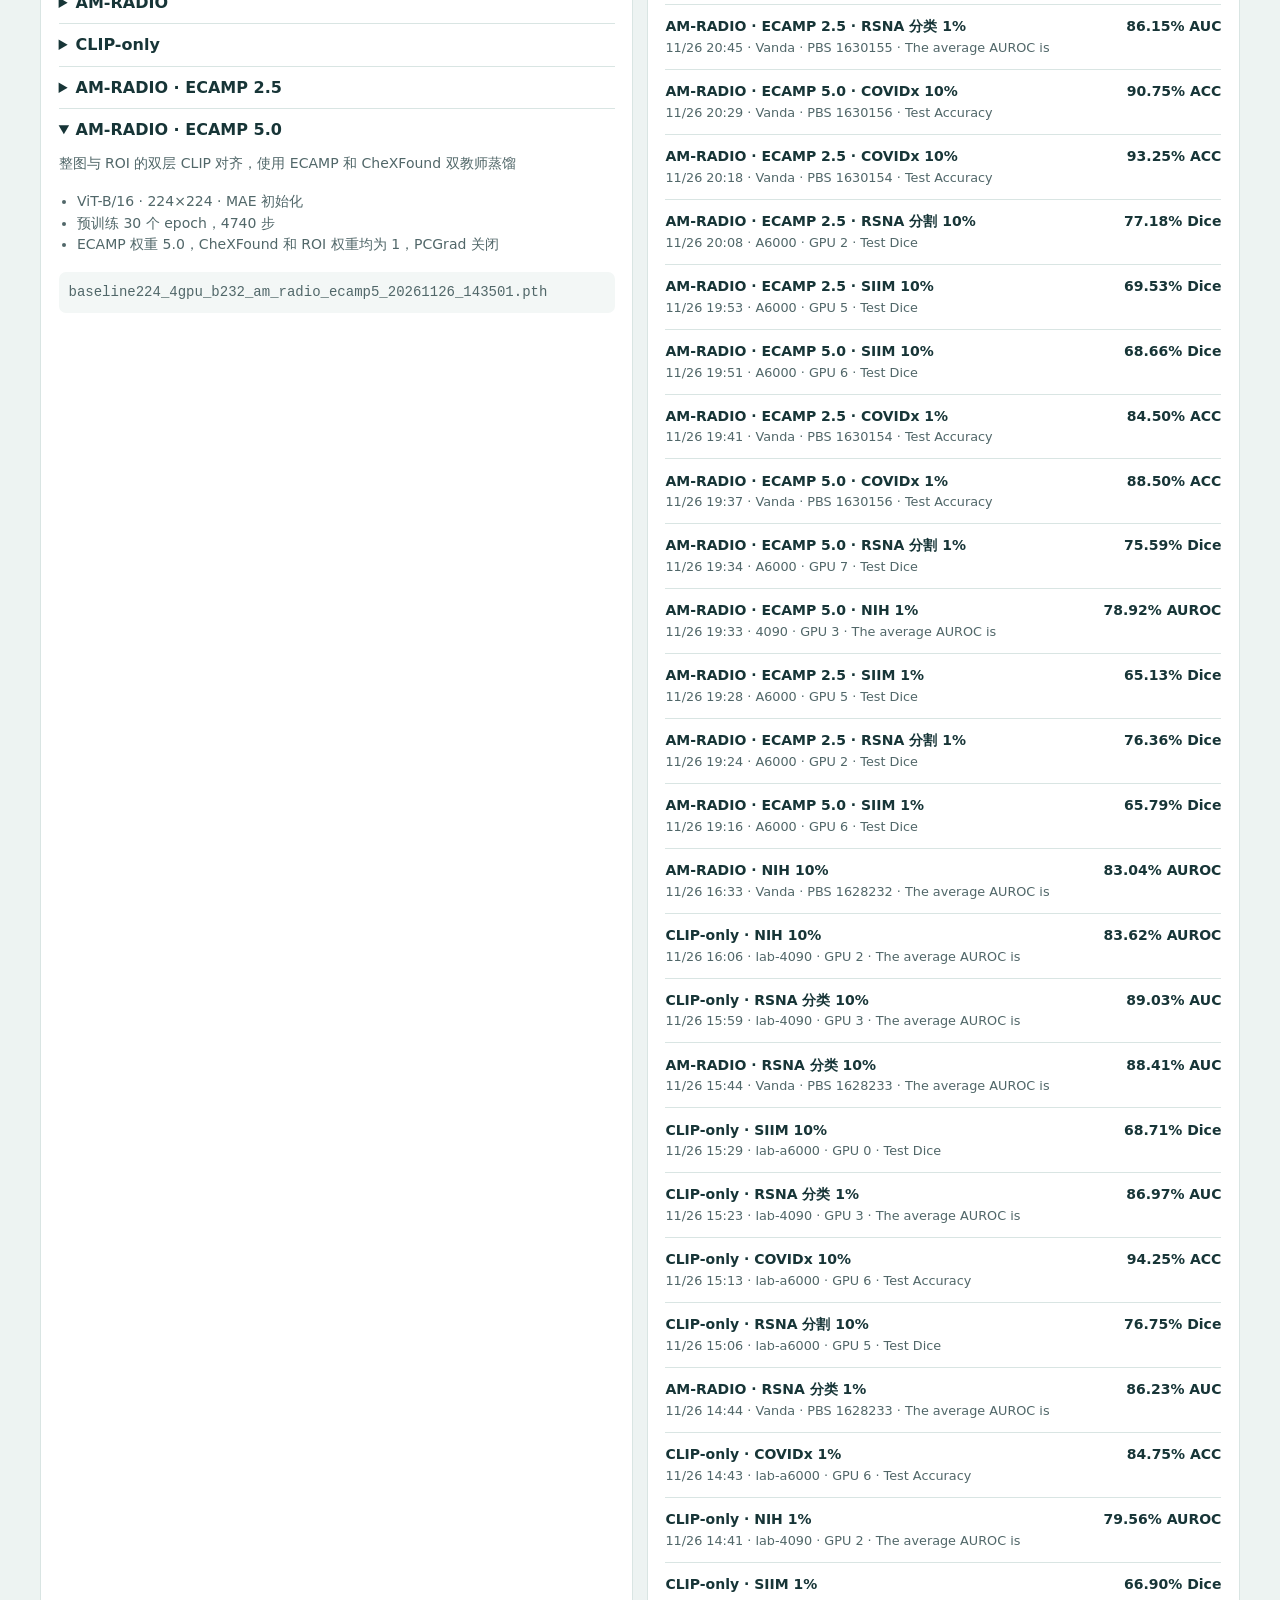
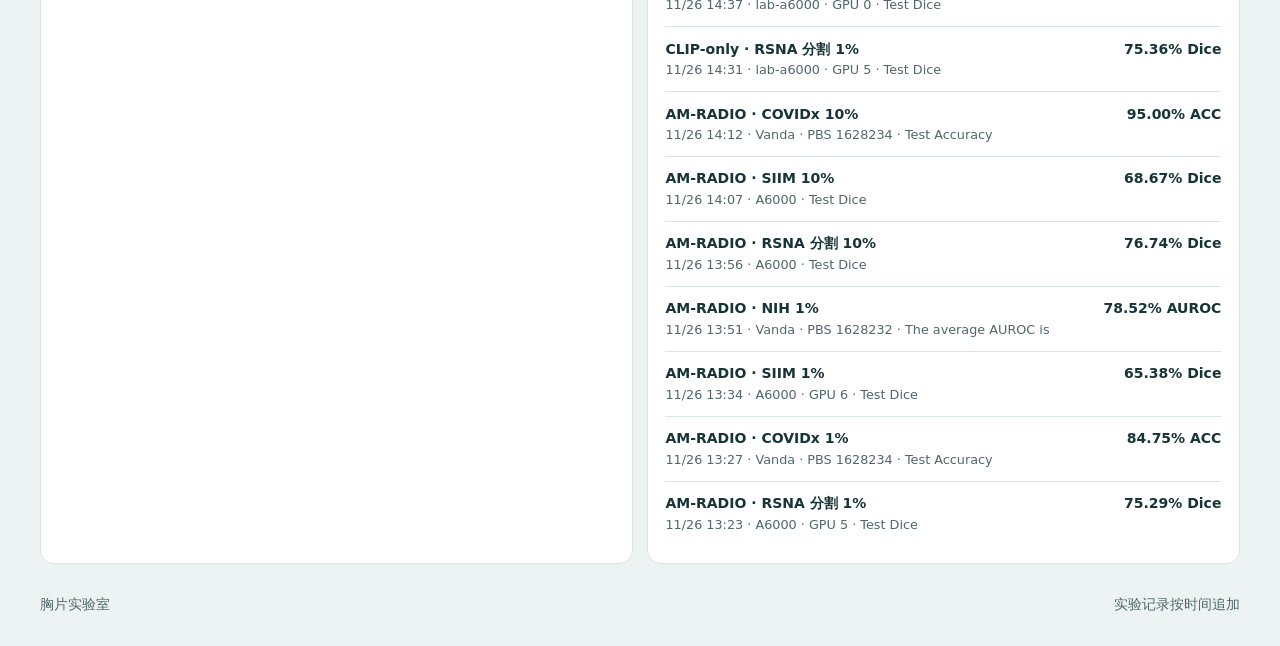
==== commit a45dcd25: "Append verified downstream benchmark results" ====
--- a/docs/index.html
+++ b/docs/index.html
@@ -174,7 +174,7 @@
     </section>
   </main>
   <footer class="shell site-foot"><span>胸片实验室</span><span>实验记录按时间追加</span></footer>
-  <script type="application/json" id="benchmark-data">[{"kind":"model","id":"ecamp","name":"ECAMP","label":"论文参考","reference":true,"description":"用户提供的 ECAMP 分类和分割对照表","details":["来源：用户提供的论文表格截图","按截图列出 1%、10% 和 100%，保留原指标口径"]},{"kind":"reference","model":"ecamp","scores":{"chexpert":[88.24,88.88,89.53],"rsna_cls":[87.86,89.23,90.24],"covidx":[83.25,94.0,96.25],"nih":[79.77,84.3,86.04],"rsna_seg":[73.51,77.09,78.5],"siim":[66.61,70.51,82.62]}},{"kind":"model","id":"am-radio","name":"AM-RADIO","label":"当前预训练","description":"双层 CLIP 对齐 · ECAMP 与 CheXFound 双教师蒸馏","details":["ViT-B/16 · 224×224 · MAE 初始化","预训练 30 个 epoch，4740 步","各比例独立加载同一份 AM-RADIO 预训练权重"],"checkpoint":"baseline224_4gpu_b232_am_radio_recompute_20261125_180947.pth"},{"kind":"eval","model":"am-radio","task":"nih","ratio":1,"status":"running","at":"2026-11-26T13:36:10+08:00","source":"Vanda · PBS 1628232"},{"kind":"eval","model":"am-radio","task":"nih","ratio":10,"status":"waiting","at":"2026-11-26T13:36:10+08:00","source":"Vanda · PBS 1628232"},{"kind":"eval","model":"am-radio","task":"rsna_cls","ratio":1,"status":"running","at":"2026-11-26T13:36:10+08:00","source":"Vanda · PBS 1628233"},{"kind":"eval","model":"am-radio","task":"rsna_cls","ratio":10,"status":"waiting","at":"2026-11-26T13:36:10+08:00","source":"Vanda · PBS 1628233"},{"kind":"eval","model":"am-radio","task":"covidx","ratio":1,"status":"done","score":84.75,"at":"2026-11-26T13:27:21+08:00","source":"Vanda · PBS 1628234 · Test Accuracy"},{"kind":"eval","model":"am-radio","task":"covidx","ratio":10,"status":"running","at":"2026-11-26T13:36:10+08:00","source":"Vanda · PBS 1628234"},{"kind":"eval","model":"am-radio","task":"rsna_seg","ratio":1,"status":"done","score":75.291,"at":"2026-11-26T13:23:55+08:00","source":"A6000 · GPU 5 · Test Dice"},{"kind":"eval","model":"am-radio","task":"rsna_seg","ratio":10,"status":"running","at":"2026-11-26T13:36:02+08:00","source":"A6000 · GPU 5"},{"kind":"eval","model":"am-radio","task":"siim","ratio":1,"status":"done","score":65.382,"at":"2026-11-26T13:34:59+08:00","source":"A6000 · GPU 6 · Test Dice"},{"kind":"eval","model":"am-radio","task":"siim","ratio":10,"status":"running","at":"2026-11-26T13:36:02+08:00","source":"A6000 · GPU 6"},{"kind":"eval","model":"am-radio","task":"rsna_seg","ratio":10,"status":"done","score":76.736,"at":"2026-11-26T13:56:18+08:00","source":"A6000 · Test Dice","run":"20261126_132359_027293_baseline224_4gpu_b232_am_radio_recompute_20261125_180947"},{"kind":"eval","model":"am-radio","task":"siim","ratio":10,"status":"done","score":68.671,"at":"2026-11-26T14:07:49+08:00","source":"A6000 · Test Dice","run":"20261126_133502_033445_baseline224_4gpu_b232_am_radio_recompute_20261125_180947"},{"kind":"eval","model":"am-radio","task":"nih","ratio":1,"status":"done","score":78.522,"at":"2026-11-26T13:51:23+08:00","source":"Vanda · PBS 1628232 · The average AUROC is","run":"20261126_125512_706777_baseline224_4gpu_b232_am_radio_recompute_20261125_180947"},{"kind":"eval","model":"am-radio","task":"rsna_cls","ratio":1,"status":"done","score":86.234,"at":"2026-11-26T14:44:53+08:00","source":"Vanda · PBS 1628233 · The average AUROC is","run":"20261126_125524_010493_baseline224_4gpu_b232_am_radio_recompute_20261125_180947"},{"kind":"eval","model":"am-radio","task":"covidx","ratio":10,"status":"done","score":95.0,"at":"2026-11-26T14:12:46+08:00","source":"Vanda · PBS 1628234 · Test Accuracy","run":"20261126_132730_162085_baseline224_4gpu_b232_am_radio_recompute_20261125_180947"},{"kind":"model","id":"clip-only-b232","name":"CLIP-only","label":"无教师对照","description":"整图与 ROI 的双层 CLIP 对齐，无教师蒸馏","details":["ViT-B/16 · 224×224 · MAE 初始化","预训练 30 个 epoch，4740 步"],"checkpoint":"baseline224_4gpu_b232_clip_only_20261125_234146.pth"},{"kind":"eval","model":"clip-only-b232","task":"nih","ratio":1,"status":"done","score":79.555,"at":"2026-11-26T14:41:42+08:00","source":"lab-4090 · GPU 2 · The average AUROC is","run":"20261126_140713_861401_baseline224_4gpu_b232_clip_only_20261125_234146"},{"kind":"eval","model":"clip-only-b232","task":"covidx","ratio":1,"status":"done","score":84.75,"at":"2026-11-26T14:43:10+08:00","source":"lab-a6000 · GPU 6 · Test Accuracy","run":"20261126_140934_438066_baseline224_4gpu_b232_clip_only_20261125_234146"},{"kind":"eval","model":"clip-only-b232","task":"rsna_seg","ratio":1,"status":"done","score":75.357,"at":"2026-11-26T14:31:07+08:00","source":"lab-a6000 · GPU 5 · Test Dice","run":"20261126_140720_927001_baseline224_4gpu_b232_clip_only_20261125_234146"},{"kind":"eval","model":"clip-only-b232","task":"rsna_seg","ratio":10,"status":"done","score":76.751,"at":"2026-11-26T15:06:47+08:00","source":"lab-a6000 · GPU 5 · Test Dice","run":"20261126_143110_733138_baseline224_4gpu_b232_clip_only_20261125_234146"},{"kind":"eval","model":"clip-only-b232","task":"siim","ratio":1,"status":"done","score":66.898,"at":"2026-11-26T14:37:39+08:00","source":"lab-a6000 · GPU 0 · Test Dice","run":"20261126_140724_269313_baseline224_4gpu_b232_clip_only_20261125_234146"},{"kind":"eval","model":"clip-only-b232","task":"rsna_cls","ratio":1,"status":"done","score":86.967,"at":"2026-11-26T15:23:00+08:00","source":"lab-4090 · GPU 3 · The average AUROC is","run":"20261126_140716_735300_baseline224_4gpu_b232_clip_only_20261125_234146"},{"kind":"eval","model":"clip-only-b232","task":"covidx","ratio":10,"status":"done","score":94.25,"at":"2026-11-26T15:13:05+08:00","source":"lab-a6000 · GPU 6 · Test Accuracy","run":"20261126_144312_961524_baseline224_4gpu_b232_clip_only_20261125_234146"},{"kind":"eval","model":"clip-only-b232","task":"siim","ratio":10,"status":"done","score":68.709,"at":"2026-11-26T15:29:14+08:00","source":"lab-a6000 · GPU 0 · Test Dice","run":"20261126_143742_066297_baseline224_4gpu_b232_clip_only_20261125_234146"},{"kind":"eval","model":"am-radio","task":"nih","ratio":10,"status":"done","score":83.037,"at":"2026-11-26T16:33:04+08:00","source":"Vanda · PBS 1628232 · The average AUROC is","run":"20261126_135129_051878_baseline224_4gpu_b232_am_radio_recompute_20261125_180947"},{"kind":"eval","model":"am-radio","task":"rsna_cls","ratio":10,"status":"done","score":88.411,"at":"2026-11-26T15:44:06+08:00","source":"Vanda · PBS 1628233 · The average AUROC is","run":"20261126_144459_154860_baseline224_4gpu_b232_am_radio_recompute_20261125_180947"},{"kind":"eval","model":"clip-only-b232","task":"nih","ratio":10,"status":"done","score":83.618,"at":"2026-11-26T16:06:17+08:00","source":"lab-4090 · GPU 2 · The average AUROC is","run":"20261126_144147_423337_baseline224_4gpu_b232_clip_only_20261125_234146"},{"kind":"eval","model":"clip-only-b232","task":"rsna_cls","ratio":10,"status":"done","score":89.034,"at":"2026-11-26T15:59:01+08:00","source":"lab-4090 · GPU 3 · The average AUROC is","run":"20261126_152303_296616_baseline224_4gpu_b232_clip_only_20261125_234146"},{"kind":"model","id":"am-radio-ecamp-2p5","name":"AM-RADIO · ECAMP 2.5","label":"双教师蒸馏","description":"整图与 ROI 的双层 CLIP 对齐，使用 ECAMP 和 CheXFound 双教师蒸馏","details":["ViT-B/16 · 224×224 · MAE 初始化","预训练 30 个 epoch，4740 步","ECAMP 权重 2.5，CheXFound 和 ROI 权重均为 1，PCGrad 关闭"],"checkpoint":"baseline224_4gpu_b232_am_radio_ecamp2p5_20261126_143501.pth"},{"kind":"eval","model":"am-radio-ecamp-2p5","task":"rsna_seg","ratio":1,"status":"done","score":76.363,"at":"2026-11-26T19:24:50+08:00","source":"A6000 · GPU 2 · Test Dice","run":"20261126_185528_342986_baseline224_4gpu_b232_am_radio_ecamp2p5_20261126_143501"},{"kind":"eval","model":"am-radio-ecamp-2p5","task":"rsna_seg","ratio":10,"status":"done","score":77.183,"at":"2026-11-26T20:08:09+08:00","source":"A6000 · GPU 2 · Test Dice","run":"20261126_192454_104328_baseline224_4gpu_b232_am_radio_ecamp2p5_20261126_143501"},{"kind":"eval","model":"am-radio-ecamp-2p5","task":"siim","ratio":1,"status":"done","score":65.13,"at":"2026-11-26T19:28:25+08:00","source":"A6000 · GPU 5 · Test Dice","run":"20261126_185523_547551_baseline224_4gpu_b232_am_radio_ecamp2p5_20261126_143501"},{"kind":"eval","model":"am-radio-ecamp-2p5","task":"siim","ratio":10,"status":"done","score":69.529,"at":"2026-11-26T19:53:56+08:00","source":"A6000 · GPU 5 · Test Dice","run":"20261126_192827_488879_baseline224_4gpu_b232_am_radio_ecamp2p5_20261126_143501"},{"kind":"eval","model":"am-radio-ecamp-2p5","task":"covidx","ratio":1,"status":"done","score":84.5,"at":"2026-11-26T19:41:38+08:00","source":"Vanda · PBS 1630154 · Test Accuracy","run":"20261126_185920_213405_baseline224_4gpu_b232_am_radio_ecamp2p5_20261126_143501"},{"kind":"model","id":"am-radio-ecamp-5","name":"AM-RADIO · ECAMP 5.0","label":"双教师蒸馏","description":"整图与 ROI 的双层 CLIP 对齐，使用 ECAMP 和 CheXFound 双教师蒸馏","details":["ViT-B/16 · 224×224 · MAE 初始化","预训练 30 个 epoch，4740 步","ECAMP 权重 5.0，CheXFound 和 ROI 权重均为 1，PCGrad 关闭"],"checkpoint":"baseline224_4gpu_b232_am_radio_ecamp5_20261126_143501.pth"},{"kind":"eval","model":"am-radio-ecamp-5","task":"nih","ratio":1,"status":"done","score":78.923,"at":"2026-11-26T19:33:44+08:00","source":"4090 · GPU 3 · The average AUROC is","run":"20261126_185644_142362_baseline224_4gpu_b232_am_radio_ecamp5_20261126_143501"},{"kind":"eval","model":"am-radio-ecamp-5","task":"rsna_seg","ratio":1,"status":"done","score":75.594,"at":"2026-11-26T19:34:43+08:00","source":"A6000 · GPU 7 · Test Dice","run":"20261126_185528_018071_baseline224_4gpu_b232_am_radio_ecamp5_20261126_143501"},{"kind":"eval","model":"am-radio-ecamp-5","task":"siim","ratio":1,"status":"done","score":65.793,"at":"2026-11-26T19:16:56+08:00","source":"A6000 · GPU 6 · Test Dice","run":"20261126_185523_496817_baseline224_4gpu_b232_am_radio_ecamp5_20261126_143501"},{"kind":"eval","model":"am-radio-ecamp-5","task":"siim","ratio":10,"status":"done","score":68.663,"at":"2026-11-26T19:51:23+08:00","source":"A6000 · GPU 6 · Test Dice","run":"20261126_191658_817369_baseline224_4gpu_b232_am_radio_ecamp5_20261126_143501"},{"kind":"eval","model":"am-radio-ecamp-5","task":"covidx","ratio":1,"status":"done","score":88.5,"at":"2026-11-26T19:37:12+08:00","source":"Vanda · PBS 1630156 · Test Accuracy","run":"20261126_185920_359998_baseline224_4gpu_b232_am_radio_ecamp5_20261126_143501"}]</script>
+  <script type="application/json" id="benchmark-data">[{"kind":"model","id":"ecamp","name":"ECAMP","label":"论文参考","reference":true,"description":"用户提供的 ECAMP 分类和分割对照表","details":["来源：用户提供的论文表格截图","按截图列出 1%、10% 和 100%，保留原指标口径"]},{"kind":"reference","model":"ecamp","scores":{"chexpert":[88.24,88.88,89.53],"rsna_cls":[87.86,89.23,90.24],"covidx":[83.25,94.0,96.25],"nih":[79.77,84.3,86.04],"rsna_seg":[73.51,77.09,78.5],"siim":[66.61,70.51,82.62]}},{"kind":"model","id":"am-radio","name":"AM-RADIO","label":"当前预训练","description":"双层 CLIP 对齐 · ECAMP 与 CheXFound 双教师蒸馏","details":["ViT-B/16 · 224×224 · MAE 初始化","预训练 30 个 epoch，4740 步","各比例独立加载同一份 AM-RADIO 预训练权重"],"checkpoint":"baseline224_4gpu_b232_am_radio_recompute_20261125_180947.pth"},{"kind":"eval","model":"am-radio","task":"nih","ratio":1,"status":"running","at":"2026-11-26T13:36:10+08:00","source":"Vanda · PBS 1628232"},{"kind":"eval","model":"am-radio","task":"nih","ratio":10,"status":"waiting","at":"2026-11-26T13:36:10+08:00","source":"Vanda · PBS 1628232"},{"kind":"eval","model":"am-radio","task":"rsna_cls","ratio":1,"status":"running","at":"2026-11-26T13:36:10+08:00","source":"Vanda · PBS 1628233"},{"kind":"eval","model":"am-radio","task":"rsna_cls","ratio":10,"status":"waiting","at":"2026-11-26T13:36:10+08:00","source":"Vanda · PBS 1628233"},{"kind":"eval","model":"am-radio","task":"covidx","ratio":1,"status":"done","score":84.75,"at":"2026-11-26T13:27:21+08:00","source":"Vanda · PBS 1628234 · Test Accuracy"},{"kind":"eval","model":"am-radio","task":"covidx","ratio":10,"status":"running","at":"2026-11-26T13:36:10+08:00","source":"Vanda · PBS 1628234"},{"kind":"eval","model":"am-radio","task":"rsna_seg","ratio":1,"status":"done","score":75.291,"at":"2026-11-26T13:23:55+08:00","source":"A6000 · GPU 5 · Test Dice"},{"kind":"eval","model":"am-radio","task":"rsna_seg","ratio":10,"status":"running","at":"2026-11-26T13:36:02+08:00","source":"A6000 · GPU 5"},{"kind":"eval","model":"am-radio","task":"siim","ratio":1,"status":"done","score":65.382,"at":"2026-11-26T13:34:59+08:00","source":"A6000 · GPU 6 · Test Dice"},{"kind":"eval","model":"am-radio","task":"siim","ratio":10,"status":"running","at":"2026-11-26T13:36:02+08:00","source":"A6000 · GPU 6"},{"kind":"eval","model":"am-radio","task":"rsna_seg","ratio":10,"status":"done","score":76.736,"at":"2026-11-26T13:56:18+08:00","source":"A6000 · Test Dice","run":"20261126_132359_027293_baseline224_4gpu_b232_am_radio_recompute_20261125_180947"},{"kind":"eval","model":"am-radio","task":"siim","ratio":10,"status":"done","score":68.671,"at":"2026-11-26T14:07:49+08:00","source":"A6000 · Test Dice","run":"20261126_133502_033445_baseline224_4gpu_b232_am_radio_recompute_20261125_180947"},{"kind":"eval","model":"am-radio","task":"nih","ratio":1,"status":"done","score":78.522,"at":"2026-11-26T13:51:23+08:00","source":"Vanda · PBS 1628232 · The average AUROC is","run":"20261126_125512_706777_baseline224_4gpu_b232_am_radio_recompute_20261125_180947"},{"kind":"eval","model":"am-radio","task":"rsna_cls","ratio":1,"status":"done","score":86.234,"at":"2026-11-26T14:44:53+08:00","source":"Vanda · PBS 1628233 · The average AUROC is","run":"20261126_125524_010493_baseline224_4gpu_b232_am_radio_recompute_20261125_180947"},{"kind":"eval","model":"am-radio","task":"covidx","ratio":10,"status":"done","score":95.0,"at":"2026-11-26T14:12:46+08:00","source":"Vanda · PBS 1628234 · Test Accuracy","run":"20261126_132730_162085_baseline224_4gpu_b232_am_radio_recompute_20261125_180947"},{"kind":"model","id":"clip-only-b232","name":"CLIP-only","label":"无教师对照","description":"整图与 ROI 的双层 CLIP 对齐，无教师蒸馏","details":["ViT-B/16 · 224×224 · MAE 初始化","预训练 30 个 epoch，4740 步"],"checkpoint":"baseline224_4gpu_b232_clip_only_20261125_234146.pth"},{"kind":"eval","model":"clip-only-b232","task":"nih","ratio":1,"status":"done","score":79.555,"at":"2026-11-26T14:41:42+08:00","source":"lab-4090 · GPU 2 · The average AUROC is","run":"20261126_140713_861401_baseline224_4gpu_b232_clip_only_20261125_234146"},{"kind":"eval","model":"clip-only-b232","task":"covidx","ratio":1,"status":"done","score":84.75,"at":"2026-11-26T14:43:10+08:00","source":"lab-a6000 · GPU 6 · Test Accuracy","run":"20261126_140934_438066_baseline224_4gpu_b232_clip_only_20261125_234146"},{"kind":"eval","model":"clip-only-b232","task":"rsna_seg","ratio":1,"status":"done","score":75.357,"at":"2026-11-26T14:31:07+08:00","source":"lab-a6000 · GPU 5 · Test Dice","run":"20261126_140720_927001_baseline224_4gpu_b232_clip_only_20261125_234146"},{"kind":"eval","model":"clip-only-b232","task":"rsna_seg","ratio":10,"status":"done","score":76.751,"at":"2026-11-26T15:06:47+08:00","source":"lab-a6000 · GPU 5 · Test Dice","run":"20261126_143110_733138_baseline224_4gpu_b232_clip_only_20261125_234146"},{"kind":"eval","model":"clip-only-b232","task":"siim","ratio":1,"status":"done","score":66.898,"at":"2026-11-26T14:37:39+08:00","source":"lab-a6000 · GPU 0 · Test Dice","run":"20261126_140724_269313_baseline224_4gpu_b232_clip_only_20261125_234146"},{"kind":"eval","model":"clip-only-b232","task":"rsna_cls","ratio":1,"status":"done","score":86.967,"at":"2026-11-26T15:23:00+08:00","source":"lab-4090 · GPU 3 · The average AUROC is","run":"20261126_140716_735300_baseline224_4gpu_b232_clip_only_20261125_234146"},{"kind":"eval","model":"clip-only-b232","task":"covidx","ratio":10,"status":"done","score":94.25,"at":"2026-11-26T15:13:05+08:00","source":"lab-a6000 · GPU 6 · Test Accuracy","run":"20261126_144312_961524_baseline224_4gpu_b232_clip_only_20261125_234146"},{"kind":"eval","model":"clip-only-b232","task":"siim","ratio":10,"status":"done","score":68.709,"at":"2026-11-26T15:29:14+08:00","source":"lab-a6000 · GPU 0 · Test Dice","run":"20261126_143742_066297_baseline224_4gpu_b232_clip_only_20261125_234146"},{"kind":"eval","model":"am-radio","task":"nih","ratio":10,"status":"done","score":83.037,"at":"2026-11-26T16:33:04+08:00","source":"Vanda · PBS 1628232 · The average AUROC is","run":"20261126_135129_051878_baseline224_4gpu_b232_am_radio_recompute_20261125_180947"},{"kind":"eval","model":"am-radio","task":"rsna_cls","ratio":10,"status":"done","score":88.411,"at":"2026-11-26T15:44:06+08:00","source":"Vanda · PBS 1628233 · The average AUROC is","run":"20261126_144459_154860_baseline224_4gpu_b232_am_radio_recompute_20261125_180947"},{"kind":"eval","model":"clip-only-b232","task":"nih","ratio":10,"status":"done","score":83.618,"at":"2026-11-26T16:06:17+08:00","source":"lab-4090 · GPU 2 · The average AUROC is","run":"20261126_144147_423337_baseline224_4gpu_b232_clip_only_20261125_234146"},{"kind":"eval","model":"clip-only-b232","task":"rsna_cls","ratio":10,"status":"done","score":89.034,"at":"2026-11-26T15:59:01+08:00","source":"lab-4090 · GPU 3 · The average AUROC is","run":"20261126_152303_296616_baseline224_4gpu_b232_clip_only_20261125_234146"},{"kind":"model","id":"am-radio-ecamp-2p5","name":"AM-RADIO · ECAMP 2.5","label":"双教师蒸馏","description":"整图与 ROI 的双层 CLIP 对齐，使用 ECAMP 和 CheXFound 双教师蒸馏","details":["ViT-B/16 · 224×224 · MAE 初始化","预训练 30 个 epoch，4740 步","ECAMP 权重 2.5，CheXFound 和 ROI 权重均为 1，PCGrad 关闭"],"checkpoint":"baseline224_4gpu_b232_am_radio_ecamp2p5_20261126_143501.pth"},{"kind":"eval","model":"am-radio-ecamp-2p5","task":"rsna_seg","ratio":1,"status":"done","score":76.363,"at":"2026-11-26T19:24:50+08:00","source":"A6000 · GPU 2 · Test Dice","run":"20261126_185528_342986_baseline224_4gpu_b232_am_radio_ecamp2p5_20261126_143501"},{"kind":"eval","model":"am-radio-ecamp-2p5","task":"rsna_seg","ratio":10,"status":"done","score":77.183,"at":"2026-11-26T20:08:09+08:00","source":"A6000 · GPU 2 · Test Dice","run":"20261126_192454_104328_baseline224_4gpu_b232_am_radio_ecamp2p5_20261126_143501"},{"kind":"eval","model":"am-radio-ecamp-2p5","task":"siim","ratio":1,"status":"done","score":65.13,"at":"2026-11-26T19:28:25+08:00","source":"A6000 · GPU 5 · Test Dice","run":"20261126_185523_547551_baseline224_4gpu_b232_am_radio_ecamp2p5_20261126_143501"},{"kind":"eval","model":"am-radio-ecamp-2p5","task":"siim","ratio":10,"status":"done","score":69.529,"at":"2026-11-26T19:53:56+08:00","source":"A6000 · GPU 5 · Test Dice","run":"20261126_192827_488879_baseline224_4gpu_b232_am_radio_ecamp2p5_20261126_143501"},{"kind":"eval","model":"am-radio-ecamp-2p5","task":"covidx","ratio":1,"status":"done","score":84.5,"at":"2026-11-26T19:41:38+08:00","source":"Vanda · PBS 1630154 · Test Accuracy","run":"20261126_185920_213405_baseline224_4gpu_b232_am_radio_ecamp2p5_20261126_143501"},{"kind":"model","id":"am-radio-ecamp-5","name":"AM-RADIO · ECAMP 5.0","label":"双教师蒸馏","description":"整图与 ROI 的双层 CLIP 对齐，使用 ECAMP 和 CheXFound 双教师蒸馏","details":["ViT-B/16 · 224×224 · MAE 初始化","预训练 30 个 epoch，4740 步","ECAMP 权重 5.0，CheXFound 和 ROI 权重均为 1，PCGrad 关闭"],"checkpoint":"baseline224_4gpu_b232_am_radio_ecamp5_20261126_143501.pth"},{"kind":"eval","model":"am-radio-ecamp-5","task":"nih","ratio":1,"status":"done","score":78.923,"at":"2026-11-26T19:33:44+08:00","source":"4090 · GPU 3 · The average AUROC is","run":"20261126_185644_142362_baseline224_4gpu_b232_am_radio_ecamp5_20261126_143501"},{"kind":"eval","model":"am-radio-ecamp-5","task":"rsna_seg","ratio":1,"status":"done","score":75.594,"at":"2026-11-26T19:34:43+08:00","source":"A6000 · GPU 7 · Test Dice","run":"20261126_185528_018071_baseline224_4gpu_b232_am_radio_ecamp5_20261126_143501"},{"kind":"eval","model":"am-radio-ecamp-5","task":"siim","ratio":1,"status":"done","score":65.793,"at":"2026-11-26T19:16:56+08:00","source":"A6000 · GPU 6 · Test Dice","run":"20261126_185523_496817_baseline224_4gpu_b232_am_radio_ecamp5_20261126_143501"},{"kind":"eval","model":"am-radio-ecamp-5","task":"siim","ratio":10,"status":"done","score":68.663,"at":"2026-11-26T19:51:23+08:00","source":"A6000 · GPU 6 · Test Dice","run":"20261126_191658_817369_baseline224_4gpu_b232_am_radio_ecamp5_20261126_143501"},{"kind":"eval","model":"am-radio-ecamp-5","task":"covidx","ratio":1,"status":"done","score":88.5,"at":"2026-11-26T19:37:12+08:00","source":"Vanda · PBS 1630156 · Test Accuracy","run":"20261126_185920_359998_baseline224_4gpu_b232_am_radio_ecamp5_20261126_143501"},{"kind":"eval","model":"am-radio-ecamp-2p5","task":"covidx","ratio":10,"status":"done","score":93.25,"at":"2026-11-26T20:18:30+08:00","source":"Vanda · PBS 1630154 · Test Accuracy","run":"20261126_194143_177547_baseline224_4gpu_b232_am_radio_ecamp2p5_20261126_143501"},{"kind":"eval","model":"am-radio-ecamp-2p5","task":"rsna_cls","ratio":1,"status":"done","score":86.153,"at":"2026-11-26T20:45:57+08:00","source":"Vanda · PBS 1630155 · The average AUROC is","run":"20261126_185920_357227_baseline224_4gpu_b232_am_radio_ecamp2p5_20261126_143501"},{"kind":"eval","model":"am-radio-ecamp-5","task":"rsna_seg","ratio":10,"status":"done","score":76.28,"at":"2026-11-26T20:53:20+08:00","source":"A6000 · GPU 7 · Test Dice","run":"20261126_193447_121449_baseline224_4gpu_b232_am_radio_ecamp5_20261126_143501"},{"kind":"eval","model":"am-radio-ecamp-5","task":"covidx","ratio":10,"status":"done","score":90.75,"at":"2026-11-26T20:29:30+08:00","source":"Vanda · PBS 1630156 · Test Accuracy","run":"20261126_193717_560633_baseline224_4gpu_b232_am_radio_ecamp5_20261126_143501"}]</script>
   <script>(() => {
   "use strict";
   const data = JSON.parse(document.getElementById("benchmark-data").textContent);
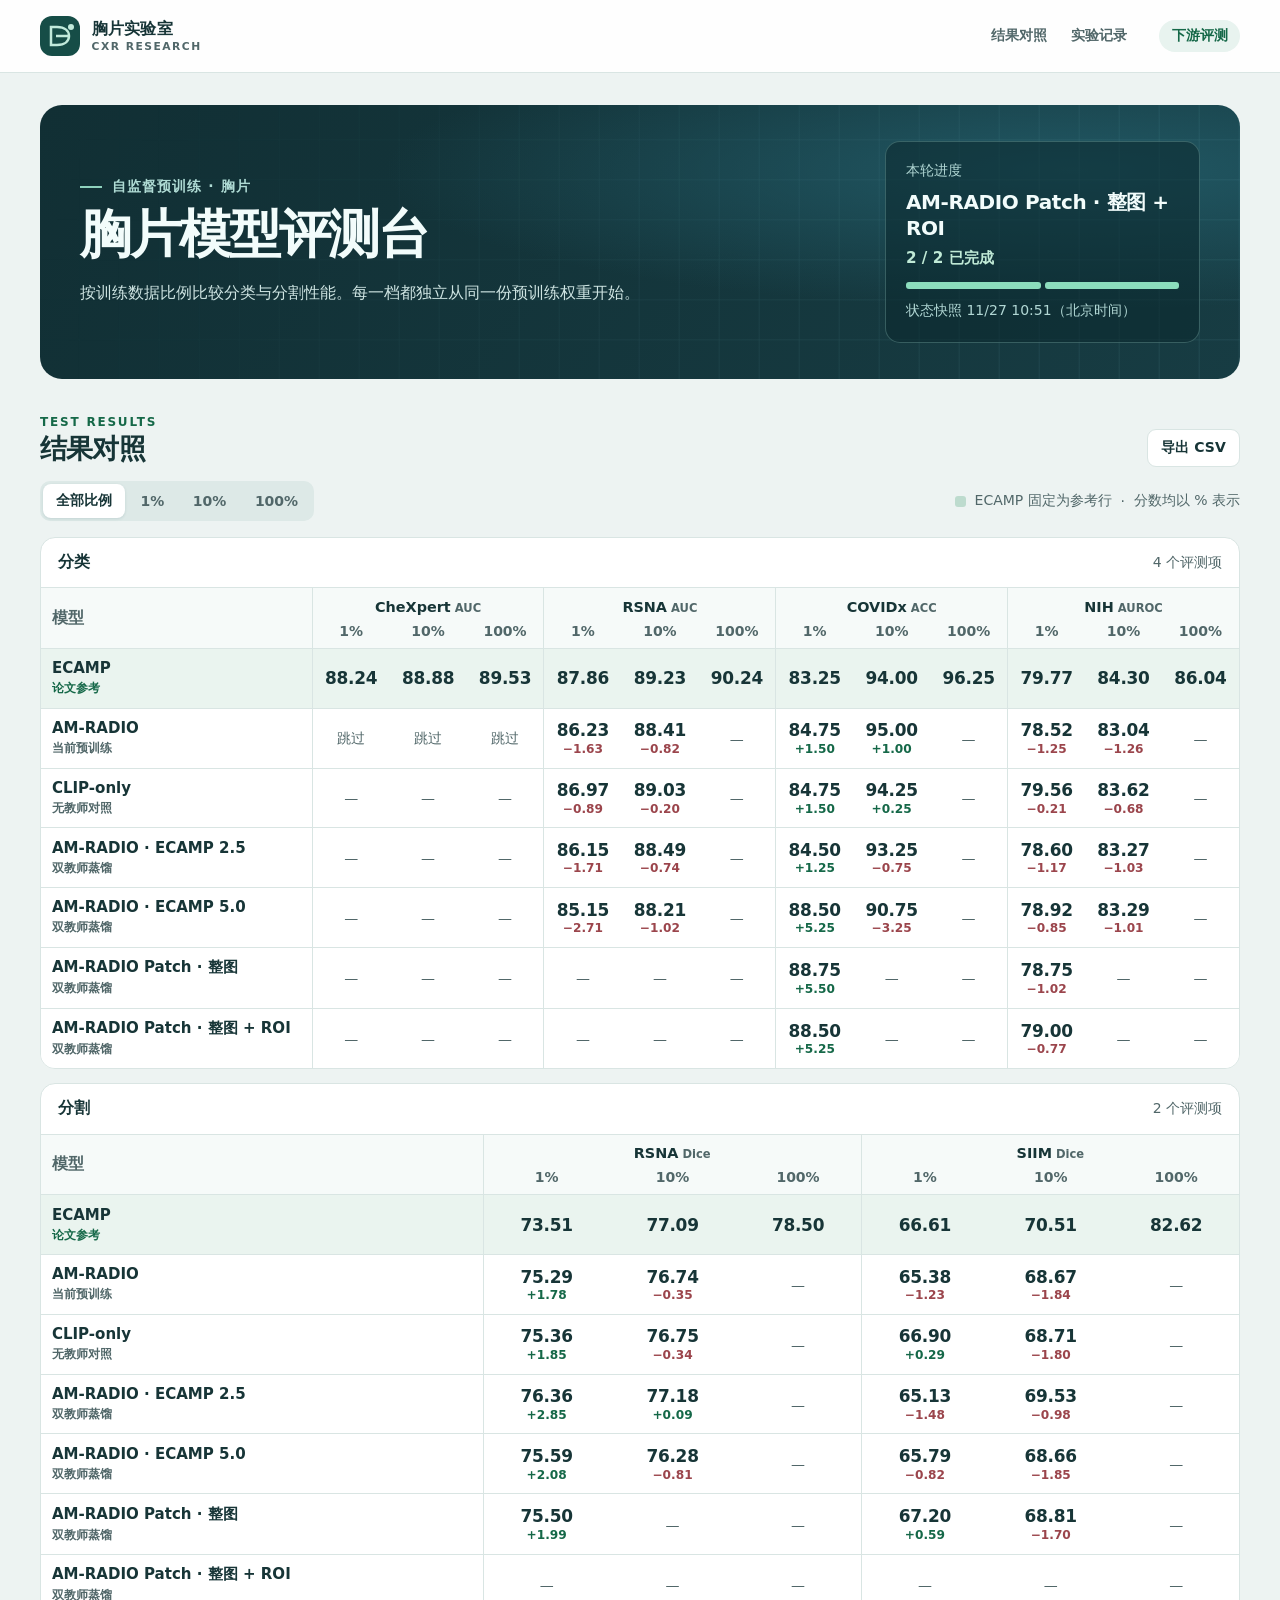
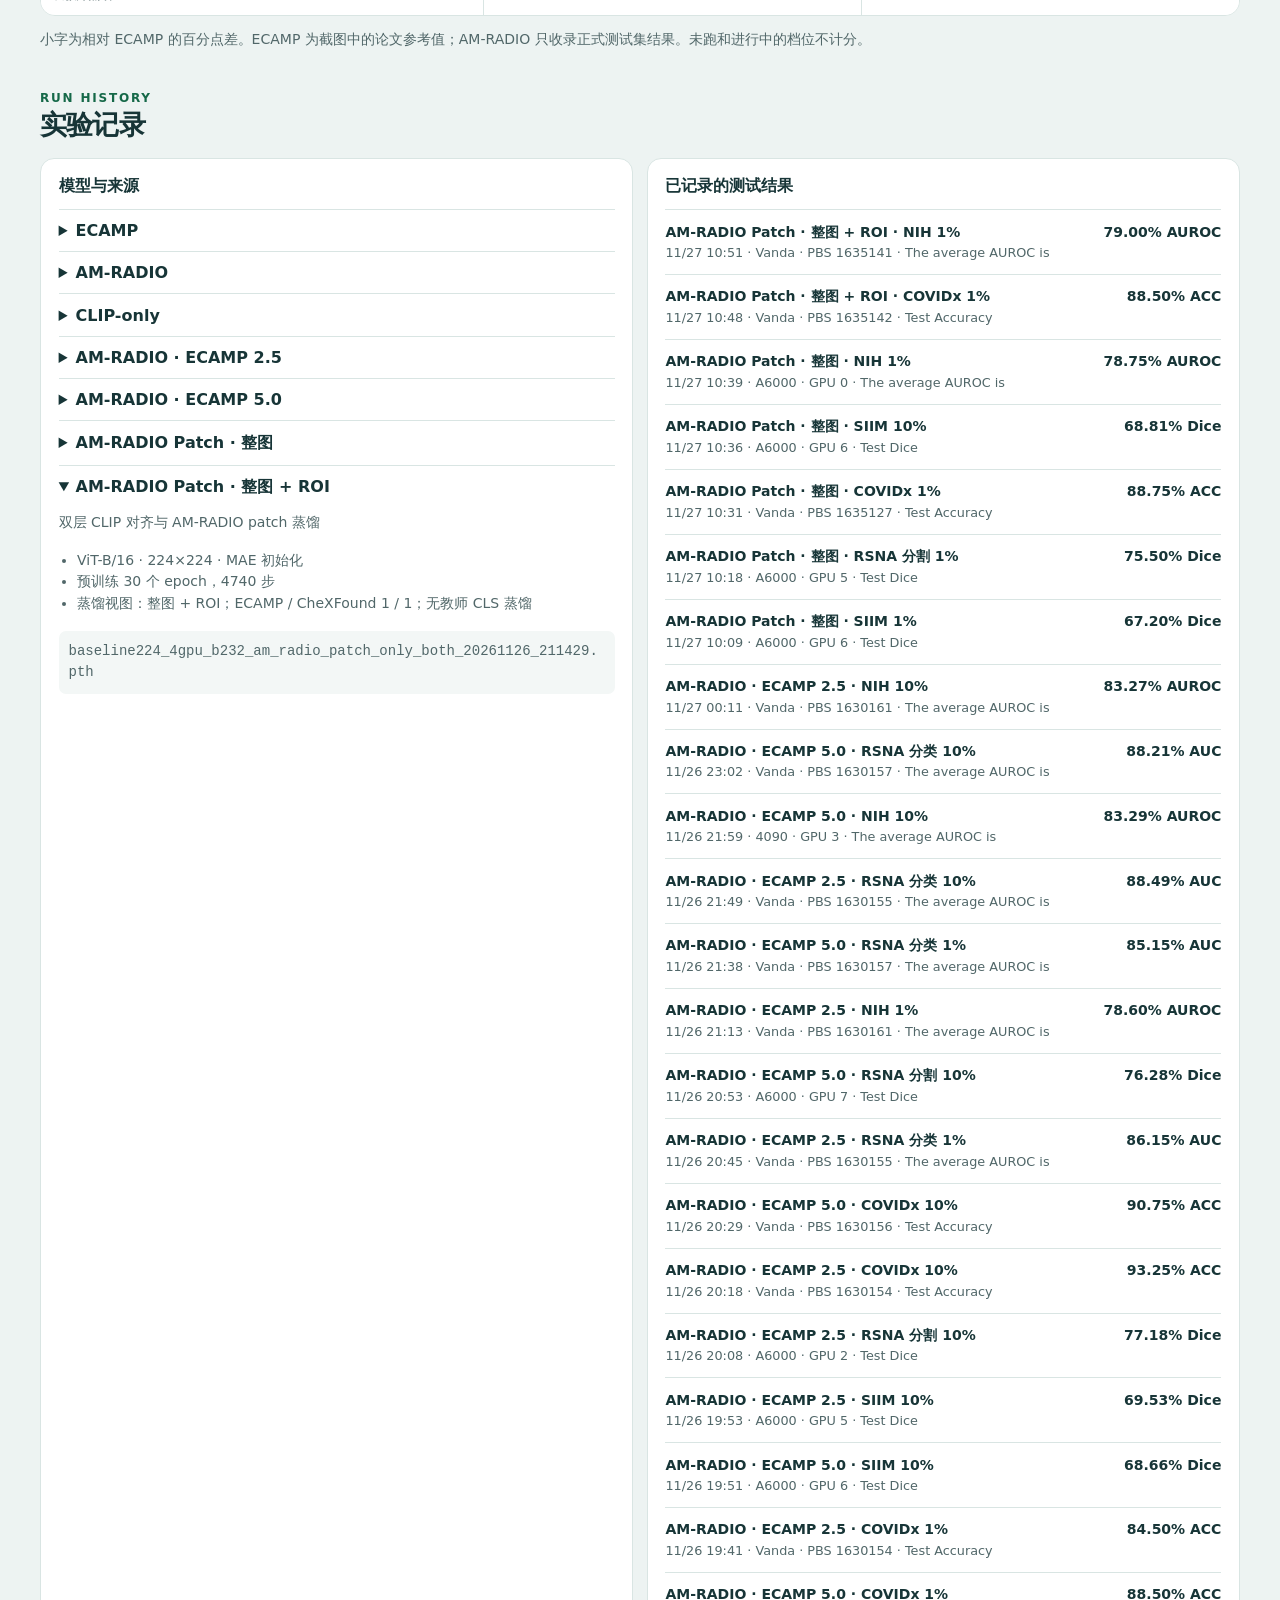
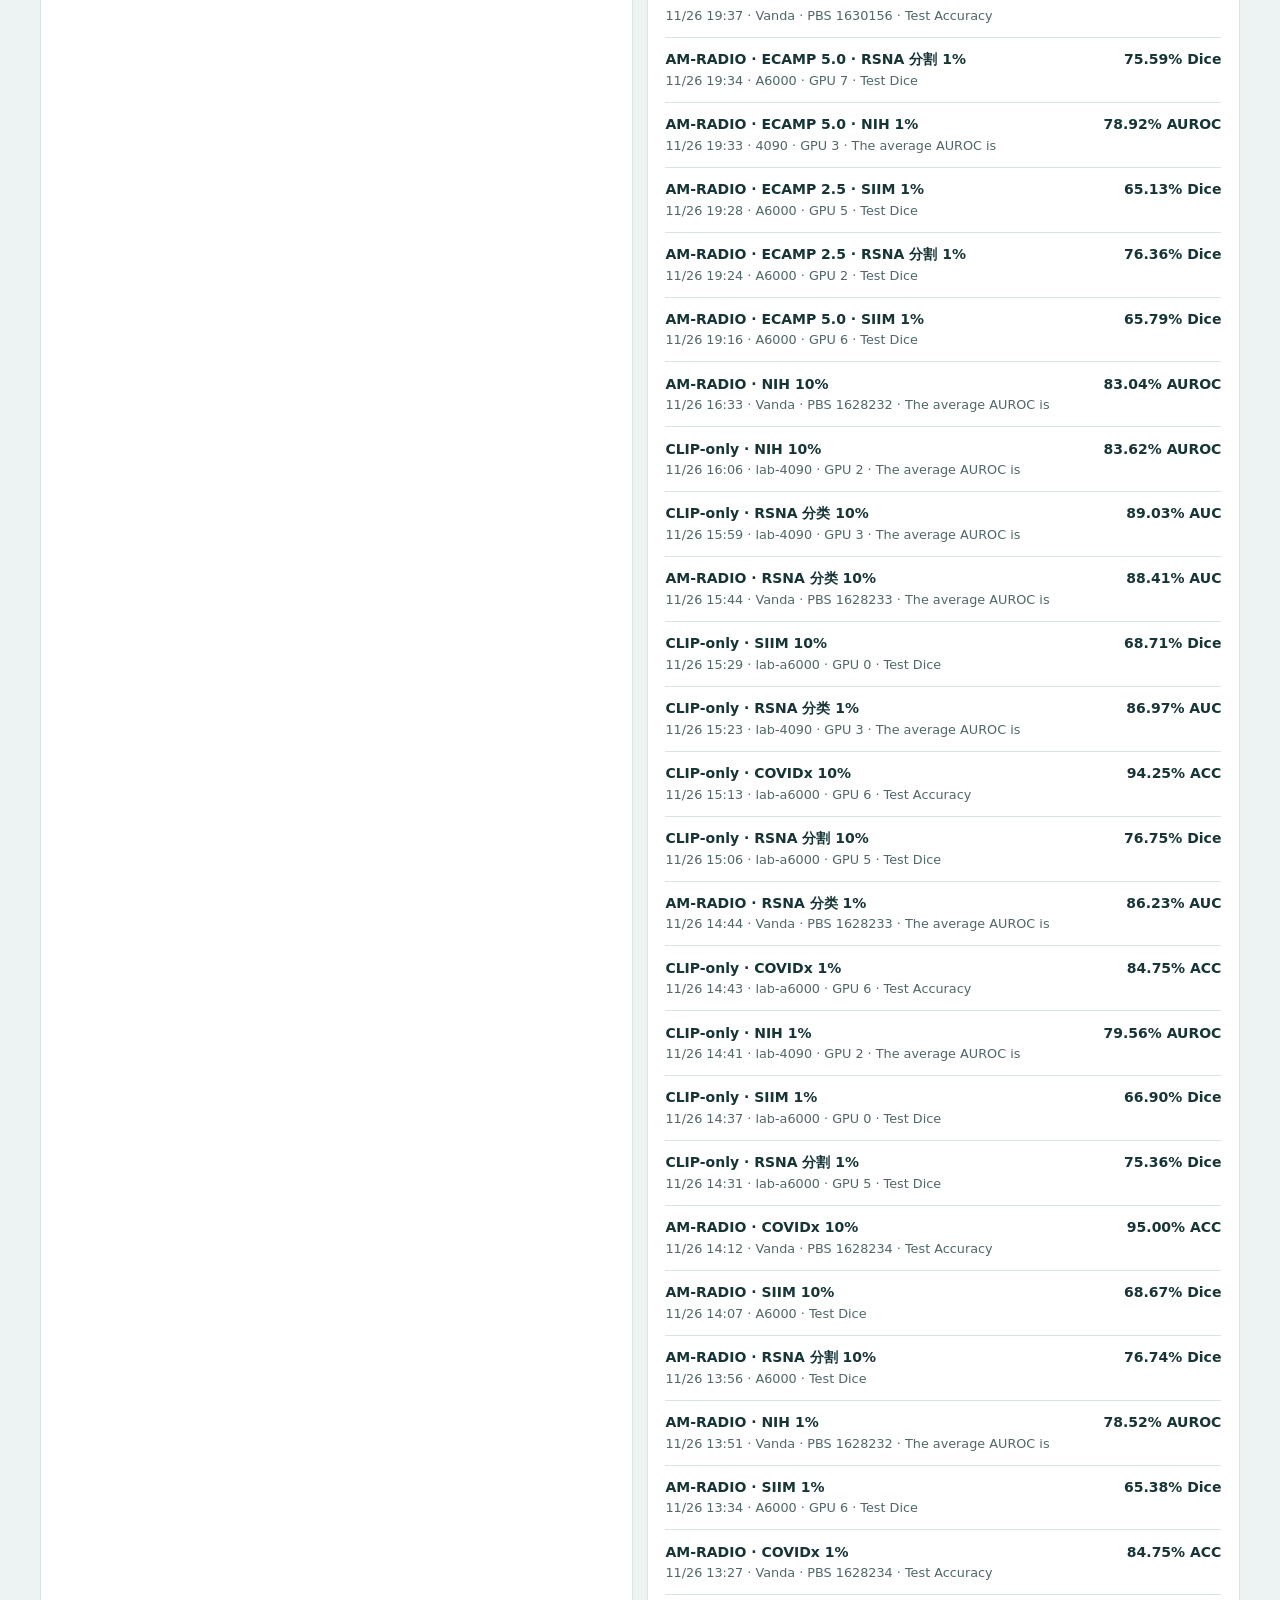
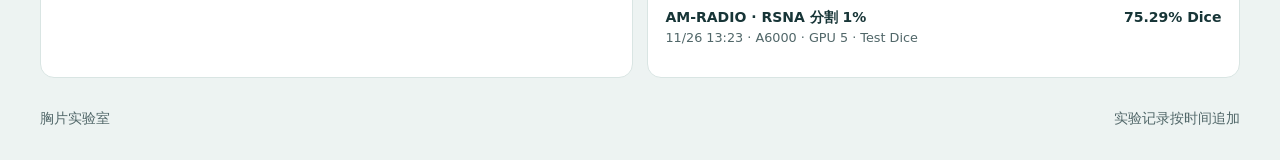
==== commit 66ea8bc2: "Append verified downstream benchmark results" ====
--- a/docs/index.html
+++ b/docs/index.html
@@ -174,7 +174,7 @@
     </section>
   </main>
   <footer class="shell site-foot"><span>胸片实验室</span><span>实验记录按时间追加</span></footer>
-  <script type="application/json" id="benchmark-data">[{"kind":"model","id":"ecamp","name":"ECAMP","label":"论文参考","reference":true,"description":"用户提供的 ECAMP 分类和分割对照表","details":["来源：用户提供的论文表格截图","按截图列出 1%、10% 和 100%，保留原指标口径"]},{"kind":"reference","model":"ecamp","scores":{"chexpert":[88.24,88.88,89.53],"rsna_cls":[87.86,89.23,90.24],"covidx":[83.25,94.0,96.25],"nih":[79.77,84.3,86.04],"rsna_seg":[73.51,77.09,78.5],"siim":[66.61,70.51,82.62]}},{"kind":"model","id":"am-radio","name":"AM-RADIO","label":"当前预训练","description":"双层 CLIP 对齐 · ECAMP 与 CheXFound 双教师蒸馏","details":["ViT-B/16 · 224×224 · MAE 初始化","预训练 30 个 epoch，4740 步","各比例独立加载同一份 AM-RADIO 预训练权重"],"checkpoint":"baseline224_4gpu_b232_am_radio_recompute_20261125_180947.pth"},{"kind":"eval","model":"am-radio","task":"nih","ratio":1,"status":"running","at":"2026-11-26T13:36:10+08:00","source":"Vanda · PBS 1628232"},{"kind":"eval","model":"am-radio","task":"nih","ratio":10,"status":"waiting","at":"2026-11-26T13:36:10+08:00","source":"Vanda · PBS 1628232"},{"kind":"eval","model":"am-radio","task":"rsna_cls","ratio":1,"status":"running","at":"2026-11-26T13:36:10+08:00","source":"Vanda · PBS 1628233"},{"kind":"eval","model":"am-radio","task":"rsna_cls","ratio":10,"status":"waiting","at":"2026-11-26T13:36:10+08:00","source":"Vanda · PBS 1628233"},{"kind":"eval","model":"am-radio","task":"covidx","ratio":1,"status":"done","score":84.75,"at":"2026-11-26T13:27:21+08:00","source":"Vanda · PBS 1628234 · Test Accuracy"},{"kind":"eval","model":"am-radio","task":"covidx","ratio":10,"status":"running","at":"2026-11-26T13:36:10+08:00","source":"Vanda · PBS 1628234"},{"kind":"eval","model":"am-radio","task":"rsna_seg","ratio":1,"status":"done","score":75.291,"at":"2026-11-26T13:23:55+08:00","source":"A6000 · GPU 5 · Test Dice"},{"kind":"eval","model":"am-radio","task":"rsna_seg","ratio":10,"status":"running","at":"2026-11-26T13:36:02+08:00","source":"A6000 · GPU 5"},{"kind":"eval","model":"am-radio","task":"siim","ratio":1,"status":"done","score":65.382,"at":"2026-11-26T13:34:59+08:00","source":"A6000 · GPU 6 · Test Dice"},{"kind":"eval","model":"am-radio","task":"siim","ratio":10,"status":"running","at":"2026-11-26T13:36:02+08:00","source":"A6000 · GPU 6"},{"kind":"eval","model":"am-radio","task":"rsna_seg","ratio":10,"status":"done","score":76.736,"at":"2026-11-26T13:56:18+08:00","source":"A6000 · Test Dice","run":"20261126_132359_027293_baseline224_4gpu_b232_am_radio_recompute_20261125_180947"},{"kind":"eval","model":"am-radio","task":"siim","ratio":10,"status":"done","score":68.671,"at":"2026-11-26T14:07:49+08:00","source":"A6000 · Test Dice","run":"20261126_133502_033445_baseline224_4gpu_b232_am_radio_recompute_20261125_180947"},{"kind":"eval","model":"am-radio","task":"nih","ratio":1,"status":"done","score":78.522,"at":"2026-11-26T13:51:23+08:00","source":"Vanda · PBS 1628232 · The average AUROC is","run":"20261126_125512_706777_baseline224_4gpu_b232_am_radio_recompute_20261125_180947"},{"kind":"eval","model":"am-radio","task":"rsna_cls","ratio":1,"status":"done","score":86.234,"at":"2026-11-26T14:44:53+08:00","source":"Vanda · PBS 1628233 · The average AUROC is","run":"20261126_125524_010493_baseline224_4gpu_b232_am_radio_recompute_20261125_180947"},{"kind":"eval","model":"am-radio","task":"covidx","ratio":10,"status":"done","score":95.0,"at":"2026-11-26T14:12:46+08:00","source":"Vanda · PBS 1628234 · Test Accuracy","run":"20261126_132730_162085_baseline224_4gpu_b232_am_radio_recompute_20261125_180947"},{"kind":"model","id":"clip-only-b232","name":"CLIP-only","label":"无教师对照","description":"整图与 ROI 的双层 CLIP 对齐，无教师蒸馏","details":["ViT-B/16 · 224×224 · MAE 初始化","预训练 30 个 epoch，4740 步"],"checkpoint":"baseline224_4gpu_b232_clip_only_20261125_234146.pth"},{"kind":"eval","model":"clip-only-b232","task":"nih","ratio":1,"status":"done","score":79.555,"at":"2026-11-26T14:41:42+08:00","source":"lab-4090 · GPU 2 · The average AUROC is","run":"20261126_140713_861401_baseline224_4gpu_b232_clip_only_20261125_234146"},{"kind":"eval","model":"clip-only-b232","task":"covidx","ratio":1,"status":"done","score":84.75,"at":"2026-11-26T14:43:10+08:00","source":"lab-a6000 · GPU 6 · Test Accuracy","run":"20261126_140934_438066_baseline224_4gpu_b232_clip_only_20261125_234146"},{"kind":"eval","model":"clip-only-b232","task":"rsna_seg","ratio":1,"status":"done","score":75.357,"at":"2026-11-26T14:31:07+08:00","source":"lab-a6000 · GPU 5 · Test Dice","run":"20261126_140720_927001_baseline224_4gpu_b232_clip_only_20261125_234146"},{"kind":"eval","model":"clip-only-b232","task":"rsna_seg","ratio":10,"status":"done","score":76.751,"at":"2026-11-26T15:06:47+08:00","source":"lab-a6000 · GPU 5 · Test Dice","run":"20261126_143110_733138_baseline224_4gpu_b232_clip_only_20261125_234146"},{"kind":"eval","model":"clip-only-b232","task":"siim","ratio":1,"status":"done","score":66.898,"at":"2026-11-26T14:37:39+08:00","source":"lab-a6000 · GPU 0 · Test Dice","run":"20261126_140724_269313_baseline224_4gpu_b232_clip_only_20261125_234146"},{"kind":"eval","model":"clip-only-b232","task":"rsna_cls","ratio":1,"status":"done","score":86.967,"at":"2026-11-26T15:23:00+08:00","source":"lab-4090 · GPU 3 · The average AUROC is","run":"20261126_140716_735300_baseline224_4gpu_b232_clip_only_20261125_234146"},{"kind":"eval","model":"clip-only-b232","task":"covidx","ratio":10,"status":"done","score":94.25,"at":"2026-11-26T15:13:05+08:00","source":"lab-a6000 · GPU 6 · Test Accuracy","run":"20261126_144312_961524_baseline224_4gpu_b232_clip_only_20261125_234146"},{"kind":"eval","model":"clip-only-b232","task":"siim","ratio":10,"status":"done","score":68.709,"at":"2026-11-26T15:29:14+08:00","source":"lab-a6000 · GPU 0 · Test Dice","run":"20261126_143742_066297_baseline224_4gpu_b232_clip_only_20261125_234146"},{"kind":"eval","model":"am-radio","task":"nih","ratio":10,"status":"done","score":83.037,"at":"2026-11-26T16:33:04+08:00","source":"Vanda · PBS 1628232 · The average AUROC is","run":"20261126_135129_051878_baseline224_4gpu_b232_am_radio_recompute_20261125_180947"},{"kind":"eval","model":"am-radio","task":"rsna_cls","ratio":10,"status":"done","score":88.411,"at":"2026-11-26T15:44:06+08:00","source":"Vanda · PBS 1628233 · The average AUROC is","run":"20261126_144459_154860_baseline224_4gpu_b232_am_radio_recompute_20261125_180947"},{"kind":"eval","model":"clip-only-b232","task":"nih","ratio":10,"status":"done","score":83.618,"at":"2026-11-26T16:06:17+08:00","source":"lab-4090 · GPU 2 · The average AUROC is","run":"20261126_144147_423337_baseline224_4gpu_b232_clip_only_20261125_234146"},{"kind":"eval","model":"clip-only-b232","task":"rsna_cls","ratio":10,"status":"done","score":89.034,"at":"2026-11-26T15:59:01+08:00","source":"lab-4090 · GPU 3 · The average AUROC is","run":"20261126_152303_296616_baseline224_4gpu_b232_clip_only_20261125_234146"},{"kind":"model","id":"am-radio-ecamp-2p5","name":"AM-RADIO · ECAMP 2.5","label":"双教师蒸馏","description":"整图与 ROI 的双层 CLIP 对齐，使用 ECAMP 和 CheXFound 双教师蒸馏","details":["ViT-B/16 · 224×224 · MAE 初始化","预训练 30 个 epoch，4740 步","ECAMP 权重 2.5，CheXFound 和 ROI 权重均为 1，PCGrad 关闭"],"checkpoint":"baseline224_4gpu_b232_am_radio_ecamp2p5_20261126_143501.pth"},{"kind":"eval","model":"am-radio-ecamp-2p5","task":"rsna_seg","ratio":1,"status":"done","score":76.363,"at":"2026-11-26T19:24:50+08:00","source":"A6000 · GPU 2 · Test Dice","run":"20261126_185528_342986_baseline224_4gpu_b232_am_radio_ecamp2p5_20261126_143501"},{"kind":"eval","model":"am-radio-ecamp-2p5","task":"rsna_seg","ratio":10,"status":"done","score":77.183,"at":"2026-11-26T20:08:09+08:00","source":"A6000 · GPU 2 · Test Dice","run":"20261126_192454_104328_baseline224_4gpu_b232_am_radio_ecamp2p5_20261126_143501"},{"kind":"eval","model":"am-radio-ecamp-2p5","task":"siim","ratio":1,"status":"done","score":65.13,"at":"2026-11-26T19:28:25+08:00","source":"A6000 · GPU 5 · Test Dice","run":"20261126_185523_547551_baseline224_4gpu_b232_am_radio_ecamp2p5_20261126_143501"},{"kind":"eval","model":"am-radio-ecamp-2p5","task":"siim","ratio":10,"status":"done","score":69.529,"at":"2026-11-26T19:53:56+08:00","source":"A6000 · GPU 5 · Test Dice","run":"20261126_192827_488879_baseline224_4gpu_b232_am_radio_ecamp2p5_20261126_143501"},{"kind":"eval","model":"am-radio-ecamp-2p5","task":"covidx","ratio":1,"status":"done","score":84.5,"at":"2026-11-26T19:41:38+08:00","source":"Vanda · PBS 1630154 · Test Accuracy","run":"20261126_185920_213405_baseline224_4gpu_b232_am_radio_ecamp2p5_20261126_143501"},{"kind":"model","id":"am-radio-ecamp-5","name":"AM-RADIO · ECAMP 5.0","label":"双教师蒸馏","description":"整图与 ROI 的双层 CLIP 对齐，使用 ECAMP 和 CheXFound 双教师蒸馏","details":["ViT-B/16 · 224×224 · MAE 初始化","预训练 30 个 epoch，4740 步","ECAMP 权重 5.0，CheXFound 和 ROI 权重均为 1，PCGrad 关闭"],"checkpoint":"baseline224_4gpu_b232_am_radio_ecamp5_20261126_143501.pth"},{"kind":"eval","model":"am-radio-ecamp-5","task":"nih","ratio":1,"status":"done","score":78.923,"at":"2026-11-26T19:33:44+08:00","source":"4090 · GPU 3 · The average AUROC is","run":"20261126_185644_142362_baseline224_4gpu_b232_am_radio_ecamp5_20261126_143501"},{"kind":"eval","model":"am-radio-ecamp-5","task":"rsna_seg","ratio":1,"status":"done","score":75.594,"at":"2026-11-26T19:34:43+08:00","source":"A6000 · GPU 7 · Test Dice","run":"20261126_185528_018071_baseline224_4gpu_b232_am_radio_ecamp5_20261126_143501"},{"kind":"eval","model":"am-radio-ecamp-5","task":"siim","ratio":1,"status":"done","score":65.793,"at":"2026-11-26T19:16:56+08:00","source":"A6000 · GPU 6 · Test Dice","run":"20261126_185523_496817_baseline224_4gpu_b232_am_radio_ecamp5_20261126_143501"},{"kind":"eval","model":"am-radio-ecamp-5","task":"siim","ratio":10,"status":"done","score":68.663,"at":"2026-11-26T19:51:23+08:00","source":"A6000 · GPU 6 · Test Dice","run":"20261126_191658_817369_baseline224_4gpu_b232_am_radio_ecamp5_20261126_143501"},{"kind":"eval","model":"am-radio-ecamp-5","task":"covidx","ratio":1,"status":"done","score":88.5,"at":"2026-11-26T19:37:12+08:00","source":"Vanda · PBS 1630156 · Test Accuracy","run":"20261126_185920_359998_baseline224_4gpu_b232_am_radio_ecamp5_20261126_143501"},{"kind":"eval","model":"am-radio-ecamp-2p5","task":"covidx","ratio":10,"status":"done","score":93.25,"at":"2026-11-26T20:18:30+08:00","source":"Vanda · PBS 1630154 · Test Accuracy","run":"20261126_194143_177547_baseline224_4gpu_b232_am_radio_ecamp2p5_20261126_143501"},{"kind":"eval","model":"am-radio-ecamp-2p5","task":"rsna_cls","ratio":1,"status":"done","score":86.153,"at":"2026-11-26T20:45:57+08:00","source":"Vanda · PBS 1630155 · The average AUROC is","run":"20261126_185920_357227_baseline224_4gpu_b232_am_radio_ecamp2p5_20261126_143501"},{"kind":"eval","model":"am-radio-ecamp-5","task":"rsna_seg","ratio":10,"status":"done","score":76.28,"at":"2026-11-26T20:53:20+08:00","source":"A6000 · GPU 7 · Test Dice","run":"20261126_193447_121449_baseline224_4gpu_b232_am_radio_ecamp5_20261126_143501"},{"kind":"eval","model":"am-radio-ecamp-5","task":"covidx","ratio":10,"status":"done","score":90.75,"at":"2026-11-26T20:29:30+08:00","source":"Vanda · PBS 1630156 · Test Accuracy","run":"20261126_193717_560633_baseline224_4gpu_b232_am_radio_ecamp5_20261126_143501"}]</script>
+  <script type="application/json" id="benchmark-data">[{"kind":"model","id":"ecamp","name":"ECAMP","label":"论文参考","reference":true,"description":"用户提供的 ECAMP 分类和分割对照表","details":["来源：用户提供的论文表格截图","按截图列出 1%、10% 和 100%，保留原指标口径"]},{"kind":"reference","model":"ecamp","scores":{"chexpert":[88.24,88.88,89.53],"rsna_cls":[87.86,89.23,90.24],"covidx":[83.25,94.0,96.25],"nih":[79.77,84.3,86.04],"rsna_seg":[73.51,77.09,78.5],"siim":[66.61,70.51,82.62]}},{"kind":"model","id":"am-radio","name":"AM-RADIO","label":"当前预训练","description":"双层 CLIP 对齐 · ECAMP 与 CheXFound 双教师蒸馏","details":["ViT-B/16 · 224×224 · MAE 初始化","预训练 30 个 epoch，4740 步","各比例独立加载同一份 AM-RADIO 预训练权重"],"checkpoint":"baseline224_4gpu_b232_am_radio_recompute_20261125_180947.pth"},{"kind":"eval","model":"am-radio","task":"nih","ratio":1,"status":"running","at":"2026-11-26T13:36:10+08:00","source":"Vanda · PBS 1628232"},{"kind":"eval","model":"am-radio","task":"nih","ratio":10,"status":"waiting","at":"2026-11-26T13:36:10+08:00","source":"Vanda · PBS 1628232"},{"kind":"eval","model":"am-radio","task":"rsna_cls","ratio":1,"status":"running","at":"2026-11-26T13:36:10+08:00","source":"Vanda · PBS 1628233"},{"kind":"eval","model":"am-radio","task":"rsna_cls","ratio":10,"status":"waiting","at":"2026-11-26T13:36:10+08:00","source":"Vanda · PBS 1628233"},{"kind":"eval","model":"am-radio","task":"covidx","ratio":1,"status":"done","score":84.75,"at":"2026-11-26T13:27:21+08:00","source":"Vanda · PBS 1628234 · Test Accuracy"},{"kind":"eval","model":"am-radio","task":"covidx","ratio":10,"status":"running","at":"2026-11-26T13:36:10+08:00","source":"Vanda · PBS 1628234"},{"kind":"eval","model":"am-radio","task":"rsna_seg","ratio":1,"status":"done","score":75.291,"at":"2026-11-26T13:23:55+08:00","source":"A6000 · GPU 5 · Test Dice"},{"kind":"eval","model":"am-radio","task":"rsna_seg","ratio":10,"status":"running","at":"2026-11-26T13:36:02+08:00","source":"A6000 · GPU 5"},{"kind":"eval","model":"am-radio","task":"siim","ratio":1,"status":"done","score":65.382,"at":"2026-11-26T13:34:59+08:00","source":"A6000 · GPU 6 · Test Dice"},{"kind":"eval","model":"am-radio","task":"siim","ratio":10,"status":"running","at":"2026-11-26T13:36:02+08:00","source":"A6000 · GPU 6"},{"kind":"eval","model":"am-radio","task":"rsna_seg","ratio":10,"status":"done","score":76.736,"at":"2026-11-26T13:56:18+08:00","source":"A6000 · Test Dice","run":"20261126_132359_027293_baseline224_4gpu_b232_am_radio_recompute_20261125_180947"},{"kind":"eval","model":"am-radio","task":"siim","ratio":10,"status":"done","score":68.671,"at":"2026-11-26T14:07:49+08:00","source":"A6000 · Test Dice","run":"20261126_133502_033445_baseline224_4gpu_b232_am_radio_recompute_20261125_180947"},{"kind":"eval","model":"am-radio","task":"nih","ratio":1,"status":"done","score":78.522,"at":"2026-11-26T13:51:23+08:00","source":"Vanda · PBS 1628232 · The average AUROC is","run":"20261126_125512_706777_baseline224_4gpu_b232_am_radio_recompute_20261125_180947"},{"kind":"eval","model":"am-radio","task":"rsna_cls","ratio":1,"status":"done","score":86.234,"at":"2026-11-26T14:44:53+08:00","source":"Vanda · PBS 1628233 · The average AUROC is","run":"20261126_125524_010493_baseline224_4gpu_b232_am_radio_recompute_20261125_180947"},{"kind":"eval","model":"am-radio","task":"covidx","ratio":10,"status":"done","score":95.0,"at":"2026-11-26T14:12:46+08:00","source":"Vanda · PBS 1628234 · Test Accuracy","run":"20261126_132730_162085_baseline224_4gpu_b232_am_radio_recompute_20261125_180947"},{"kind":"model","id":"clip-only-b232","name":"CLIP-only","label":"无教师对照","description":"整图与 ROI 的双层 CLIP 对齐，无教师蒸馏","details":["ViT-B/16 · 224×224 · MAE 初始化","预训练 30 个 epoch，4740 步"],"checkpoint":"baseline224_4gpu_b232_clip_only_20261125_234146.pth"},{"kind":"eval","model":"clip-only-b232","task":"nih","ratio":1,"status":"done","score":79.555,"at":"2026-11-26T14:41:42+08:00","source":"lab-4090 · GPU 2 · The average AUROC is","run":"20261126_140713_861401_baseline224_4gpu_b232_clip_only_20261125_234146"},{"kind":"eval","model":"clip-only-b232","task":"covidx","ratio":1,"status":"done","score":84.75,"at":"2026-11-26T14:43:10+08:00","source":"lab-a6000 · GPU 6 · Test Accuracy","run":"20261126_140934_438066_baseline224_4gpu_b232_clip_only_20261125_234146"},{"kind":"eval","model":"clip-only-b232","task":"rsna_seg","ratio":1,"status":"done","score":75.357,"at":"2026-11-26T14:31:07+08:00","source":"lab-a6000 · GPU 5 · Test Dice","run":"20261126_140720_927001_baseline224_4gpu_b232_clip_only_20261125_234146"},{"kind":"eval","model":"clip-only-b232","task":"rsna_seg","ratio":10,"status":"done","score":76.751,"at":"2026-11-26T15:06:47+08:00","source":"lab-a6000 · GPU 5 · Test Dice","run":"20261126_143110_733138_baseline224_4gpu_b232_clip_only_20261125_234146"},{"kind":"eval","model":"clip-only-b232","task":"siim","ratio":1,"status":"done","score":66.898,"at":"2026-11-26T14:37:39+08:00","source":"lab-a6000 · GPU 0 · Test Dice","run":"20261126_140724_269313_baseline224_4gpu_b232_clip_only_20261125_234146"},{"kind":"eval","model":"clip-only-b232","task":"rsna_cls","ratio":1,"status":"done","score":86.967,"at":"2026-11-26T15:23:00+08:00","source":"lab-4090 · GPU 3 · The average AUROC is","run":"20261126_140716_735300_baseline224_4gpu_b232_clip_only_20261125_234146"},{"kind":"eval","model":"clip-only-b232","task":"covidx","ratio":10,"status":"done","score":94.25,"at":"2026-11-26T15:13:05+08:00","source":"lab-a6000 · GPU 6 · Test Accuracy","run":"20261126_144312_961524_baseline224_4gpu_b232_clip_only_20261125_234146"},{"kind":"eval","model":"clip-only-b232","task":"siim","ratio":10,"status":"done","score":68.709,"at":"2026-11-26T15:29:14+08:00","source":"lab-a6000 · GPU 0 · Test Dice","run":"20261126_143742_066297_baseline224_4gpu_b232_clip_only_20261125_234146"},{"kind":"eval","model":"am-radio","task":"nih","ratio":10,"status":"done","score":83.037,"at":"2026-11-26T16:33:04+08:00","source":"Vanda · PBS 1628232 · The average AUROC is","run":"20261126_135129_051878_baseline224_4gpu_b232_am_radio_recompute_20261125_180947"},{"kind":"eval","model":"am-radio","task":"rsna_cls","ratio":10,"status":"done","score":88.411,"at":"2026-11-26T15:44:06+08:00","source":"Vanda · PBS 1628233 · The average AUROC is","run":"20261126_144459_154860_baseline224_4gpu_b232_am_radio_recompute_20261125_180947"},{"kind":"eval","model":"clip-only-b232","task":"nih","ratio":10,"status":"done","score":83.618,"at":"2026-11-26T16:06:17+08:00","source":"lab-4090 · GPU 2 · The average AUROC is","run":"20261126_144147_423337_baseline224_4gpu_b232_clip_only_20261125_234146"},{"kind":"eval","model":"clip-only-b232","task":"rsna_cls","ratio":10,"status":"done","score":89.034,"at":"2026-11-26T15:59:01+08:00","source":"lab-4090 · GPU 3 · The average AUROC is","run":"20261126_152303_296616_baseline224_4gpu_b232_clip_only_20261125_234146"},{"kind":"model","id":"am-radio-ecamp-2p5","name":"AM-RADIO · ECAMP 2.5","label":"双教师蒸馏","description":"整图与 ROI 的双层 CLIP 对齐，使用 ECAMP 和 CheXFound 双教师蒸馏","details":["ViT-B/16 · 224×224 · MAE 初始化","预训练 30 个 epoch，4740 步","ECAMP 权重 2.5，CheXFound 和 ROI 权重均为 1，PCGrad 关闭"],"checkpoint":"baseline224_4gpu_b232_am_radio_ecamp2p5_20261126_143501.pth"},{"kind":"eval","model":"am-radio-ecamp-2p5","task":"rsna_seg","ratio":1,"status":"done","score":76.363,"at":"2026-11-26T19:24:50+08:00","source":"A6000 · GPU 2 · Test Dice","run":"20261126_185528_342986_baseline224_4gpu_b232_am_radio_ecamp2p5_20261126_143501"},{"kind":"eval","model":"am-radio-ecamp-2p5","task":"rsna_seg","ratio":10,"status":"done","score":77.183,"at":"2026-11-26T20:08:09+08:00","source":"A6000 · GPU 2 · Test Dice","run":"20261126_192454_104328_baseline224_4gpu_b232_am_radio_ecamp2p5_20261126_143501"},{"kind":"eval","model":"am-radio-ecamp-2p5","task":"siim","ratio":1,"status":"done","score":65.13,"at":"2026-11-26T19:28:25+08:00","source":"A6000 · GPU 5 · Test Dice","run":"20261126_185523_547551_baseline224_4gpu_b232_am_radio_ecamp2p5_20261126_143501"},{"kind":"eval","model":"am-radio-ecamp-2p5","task":"siim","ratio":10,"status":"done","score":69.529,"at":"2026-11-26T19:53:56+08:00","source":"A6000 · GPU 5 · Test Dice","run":"20261126_192827_488879_baseline224_4gpu_b232_am_radio_ecamp2p5_20261126_143501"},{"kind":"eval","model":"am-radio-ecamp-2p5","task":"covidx","ratio":1,"status":"done","score":84.5,"at":"2026-11-26T19:41:38+08:00","source":"Vanda · PBS 1630154 · Test Accuracy","run":"20261126_185920_213405_baseline224_4gpu_b232_am_radio_ecamp2p5_20261126_143501"},{"kind":"model","id":"am-radio-ecamp-5","name":"AM-RADIO · ECAMP 5.0","label":"双教师蒸馏","description":"整图与 ROI 的双层 CLIP 对齐，使用 ECAMP 和 CheXFound 双教师蒸馏","details":["ViT-B/16 · 224×224 · MAE 初始化","预训练 30 个 epoch，4740 步","ECAMP 权重 5.0，CheXFound 和 ROI 权重均为 1，PCGrad 关闭"],"checkpoint":"baseline224_4gpu_b232_am_radio_ecamp5_20261126_143501.pth"},{"kind":"eval","model":"am-radio-ecamp-5","task":"nih","ratio":1,"status":"done","score":78.923,"at":"2026-11-26T19:33:44+08:00","source":"4090 · GPU 3 · The average AUROC is","run":"20261126_185644_142362_baseline224_4gpu_b232_am_radio_ecamp5_20261126_143501"},{"kind":"eval","model":"am-radio-ecamp-5","task":"rsna_seg","ratio":1,"status":"done","score":75.594,"at":"2026-11-26T19:34:43+08:00","source":"A6000 · GPU 7 · Test Dice","run":"20261126_185528_018071_baseline224_4gpu_b232_am_radio_ecamp5_20261126_143501"},{"kind":"eval","model":"am-radio-ecamp-5","task":"siim","ratio":1,"status":"done","score":65.793,"at":"2026-11-26T19:16:56+08:00","source":"A6000 · GPU 6 · Test Dice","run":"20261126_185523_496817_baseline224_4gpu_b232_am_radio_ecamp5_20261126_143501"},{"kind":"eval","model":"am-radio-ecamp-5","task":"siim","ratio":10,"status":"done","score":68.663,"at":"2026-11-26T19:51:23+08:00","source":"A6000 · GPU 6 · Test Dice","run":"20261126_191658_817369_baseline224_4gpu_b232_am_radio_ecamp5_20261126_143501"},{"kind":"eval","model":"am-radio-ecamp-5","task":"covidx","ratio":1,"status":"done","score":88.5,"at":"2026-11-26T19:37:12+08:00","source":"Vanda · PBS 1630156 · Test Accuracy","run":"20261126_185920_359998_baseline224_4gpu_b232_am_radio_ecamp5_20261126_143501"},{"kind":"eval","model":"am-radio-ecamp-2p5","task":"covidx","ratio":10,"status":"done","score":93.25,"at":"2026-11-26T20:18:30+08:00","source":"Vanda · PBS 1630154 · Test Accuracy","run":"20261126_194143_177547_baseline224_4gpu_b232_am_radio_ecamp2p5_20261126_143501"},{"kind":"eval","model":"am-radio-ecamp-2p5","task":"rsna_cls","ratio":1,"status":"done","score":86.153,"at":"2026-11-26T20:45:57+08:00","source":"Vanda · PBS 1630155 · The average AUROC is","run":"20261126_185920_357227_baseline224_4gpu_b232_am_radio_ecamp2p5_20261126_143501"},{"kind":"eval","model":"am-radio-ecamp-5","task":"rsna_seg","ratio":10,"status":"done","score":76.28,"at":"2026-11-26T20:53:20+08:00","source":"A6000 · GPU 7 · Test Dice","run":"20261126_193447_121449_baseline224_4gpu_b232_am_radio_ecamp5_20261126_143501"},{"kind":"eval","model":"am-radio-ecamp-5","task":"covidx","ratio":10,"status":"done","score":90.75,"at":"2026-11-26T20:29:30+08:00","source":"Vanda · PBS 1630156 · Test Accuracy","run":"20261126_193717_560633_baseline224_4gpu_b232_am_radio_ecamp5_20261126_143501"},{"kind":"model","id":"am-radio-patch-full","name":"AM-RADIO Patch · 整图","label":"双教师蒸馏","description":"双层 CLIP 对齐与 AM-RADIO patch 蒸馏","details":["ViT-B/16 · 224×224 · MAE 初始化","预训练 30 个 epoch，4740 步","蒸馏视图：整图；ECAMP / CheXFound 1 / 1；无教师 CLS 蒸馏"],"checkpoint":"baseline224_4gpu_b232_am_radio_patch_only_full_20261126_211429.pth"},{"kind":"eval","model":"am-radio-patch-full","task":"nih","ratio":1,"status":"done","score":78.747,"at":"2026-11-27T10:39:03+08:00","source":"A6000 · GPU 0 · The average AUROC is","run":"20261127_094526_174192_baseline224_4gpu_b232_am_radio_patch_only_full_20261126_211429"},{"kind":"eval","model":"am-radio-patch-full","task":"rsna_seg","ratio":1,"status":"done","score":75.501,"at":"2026-11-27T10:18:03+08:00","source":"A6000 · GPU 5 · Test Dice","run":"20261127_094511_675843_baseline224_4gpu_b232_am_radio_patch_only_full_20261126_211429"},{"kind":"eval","model":"am-radio-patch-full","task":"siim","ratio":1,"status":"done","score":67.198,"at":"2026-11-27T10:09:15+08:00","source":"A6000 · GPU 6 · Test Dice","run":"20261127_094507_029387_baseline224_4gpu_b232_am_radio_patch_only_full_20261126_211429"},{"kind":"eval","model":"am-radio-patch-full","task":"siim","ratio":10,"status":"done","score":68.805,"at":"2026-11-27T10:36:41+08:00","source":"A6000 · GPU 6 · Test Dice","run":"20261127_100917_715991_baseline224_4gpu_b232_am_radio_patch_only_full_20261126_211429"},{"kind":"eval","model":"am-radio-patch-full","task":"covidx","ratio":1,"status":"done","score":88.75,"at":"2026-11-27T10:31:31+08:00","source":"Vanda · PBS 1635127 · Test Accuracy","run":"20261127_095039_211464_baseline224_4gpu_b232_am_radio_patch_only_full_20261126_211429"},{"kind":"model","id":"am-radio-patch-both","name":"AM-RADIO Patch · 整图 + ROI","label":"双教师蒸馏","description":"双层 CLIP 对齐与 AM-RADIO patch 蒸馏","details":["ViT-B/16 · 224×224 · MAE 初始化","预训练 30 个 epoch，4740 步","蒸馏视图：整图 + ROI；ECAMP / CheXFound 1 / 1；无教师 CLS 蒸馏"],"checkpoint":"baseline224_4gpu_b232_am_radio_patch_only_both_20261126_211429.pth"},{"kind":"eval","model":"am-radio-patch-both","task":"covidx","ratio":1,"status":"done","score":88.5,"at":"2026-11-27T10:48:48+08:00","source":"Vanda · PBS 1635142 · Test Accuracy","run":"20261127_095431_111220_baseline224_4gpu_b232_am_radio_patch_only_both_20261126_211429"},{"kind":"eval","model":"am-radio-patch-both","task":"nih","ratio":1,"status":"done","score":78.998,"at":"2026-11-27T10:51:05+08:00","source":"Vanda · PBS 1635141 · The average AUROC is","run":"20261127_095426_942455_baseline224_4gpu_b232_am_radio_patch_only_both_20261126_211429"},{"kind":"eval","model":"am-radio-ecamp-2p5","task":"nih","ratio":1,"status":"done","score":78.596,"at":"2026-11-26T21:13:07+08:00","source":"Vanda · PBS 1630161 · The average AUROC is","run":"20261126_201842_254379_baseline224_4gpu_b232_am_radio_ecamp2p5_20261126_143501"},{"kind":"eval","model":"am-radio-ecamp-2p5","task":"nih","ratio":10,"status":"done","score":83.272,"at":"2026-11-27T00:11:56+08:00","source":"Vanda · PBS 1630161 · The average AUROC is","run":"20261126_211309_735174_baseline224_4gpu_b232_am_radio_ecamp2p5_20261126_143501"},{"kind":"eval","model":"am-radio-ecamp-2p5","task":"rsna_cls","ratio":10,"status":"done","score":88.487,"at":"2026-11-26T21:49:19+08:00","source":"Vanda · PBS 1630155 · The average AUROC is","run":"20261126_204559_142137_baseline224_4gpu_b232_am_radio_ecamp2p5_20261126_143501"},{"kind":"eval","model":"am-radio-ecamp-5","task":"nih","ratio":10,"status":"done","score":83.289,"at":"2026-11-26T21:59:20+08:00","source":"4090 · GPU 3 · The average AUROC is","run":"20261126_193349_376915_baseline224_4gpu_b232_am_radio_ecamp5_20261126_143501"},{"kind":"eval","model":"am-radio-ecamp-5","task":"rsna_cls","ratio":1,"status":"done","score":85.147,"at":"2026-11-26T21:38:47+08:00","source":"Vanda · PBS 1630157 · The average AUROC is","run":"20261126_185922_714165_baseline224_4gpu_b232_am_radio_ecamp5_20261126_143501"},{"kind":"eval","model":"am-radio-ecamp-5","task":"rsna_cls","ratio":10,"status":"done","score":88.21,"at":"2026-11-26T23:02:54+08:00","source":"Vanda · PBS 1630157 · The average AUROC is","run":"20261126_213900_085645_baseline224_4gpu_b232_am_radio_ecamp5_20261126_143501"}]</script>
   <script>(() => {
   "use strict";
   const data = JSON.parse(document.getElementById("benchmark-data").textContent);
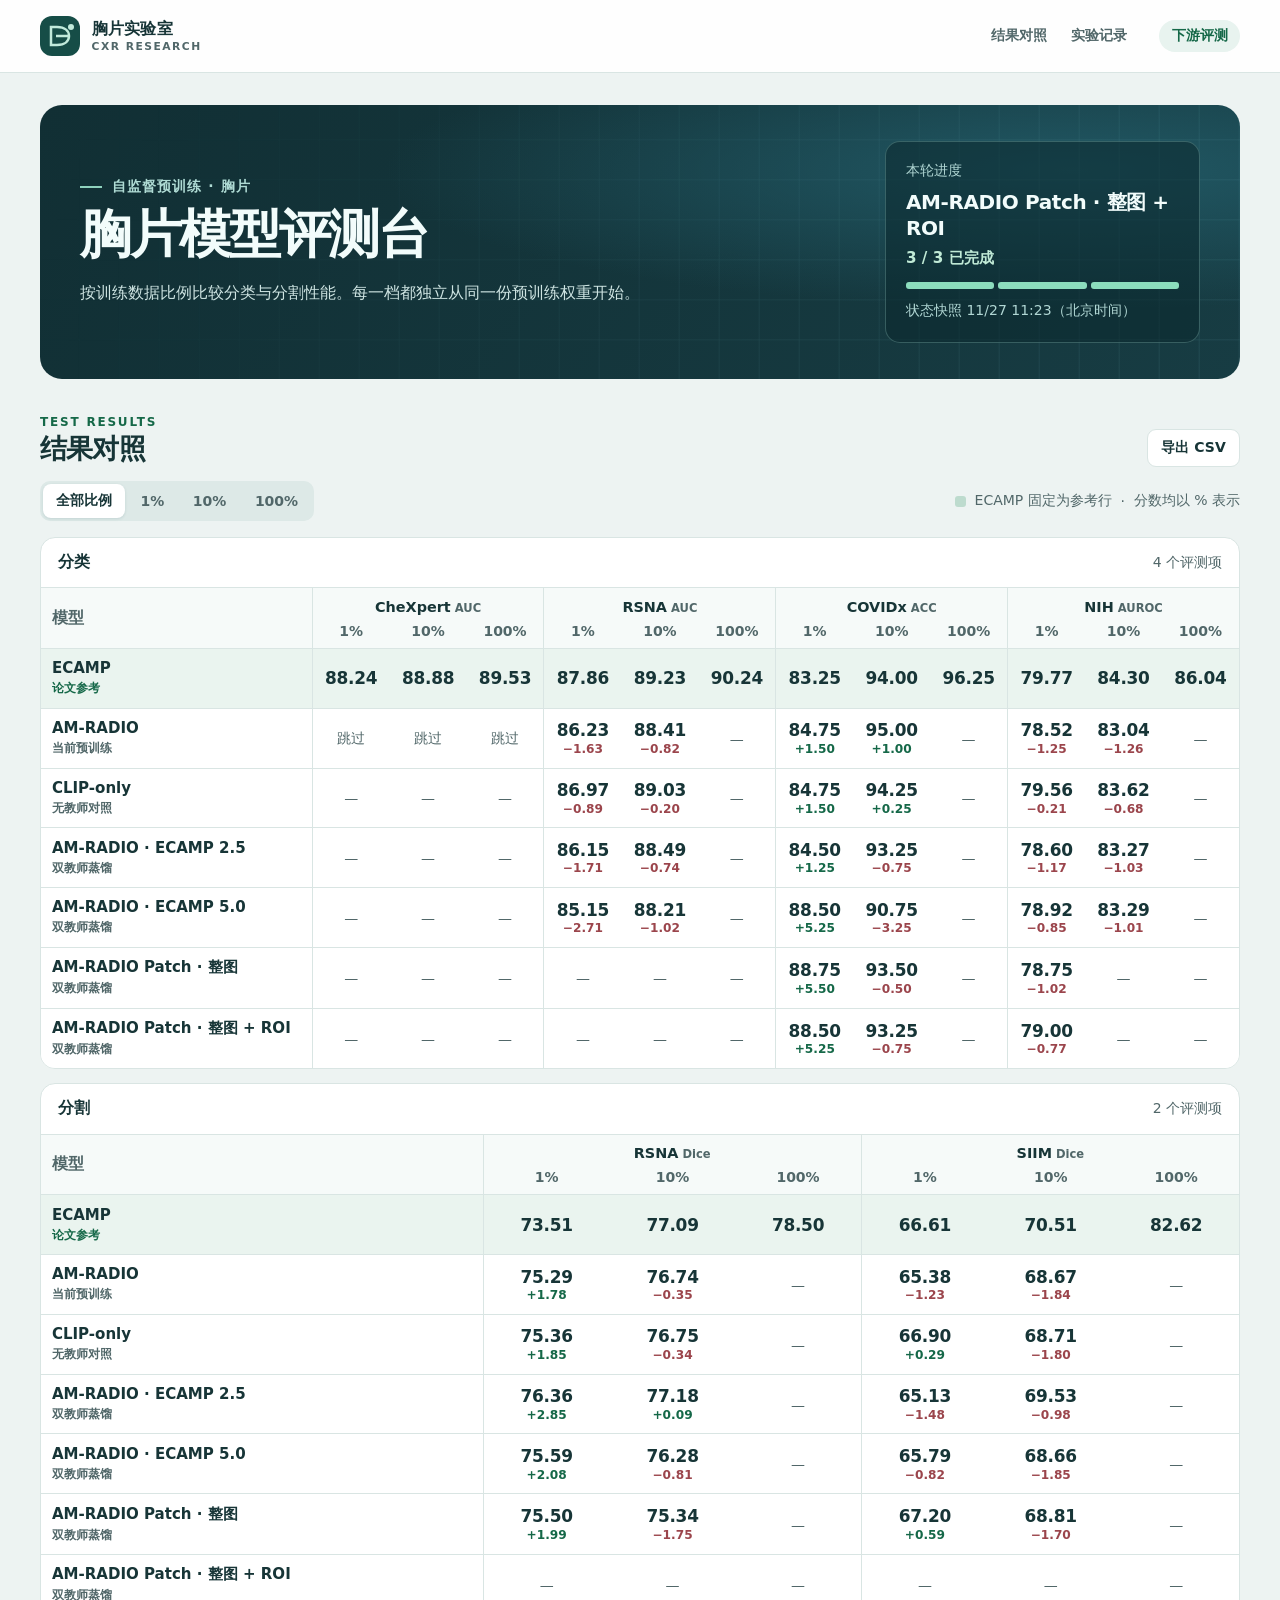
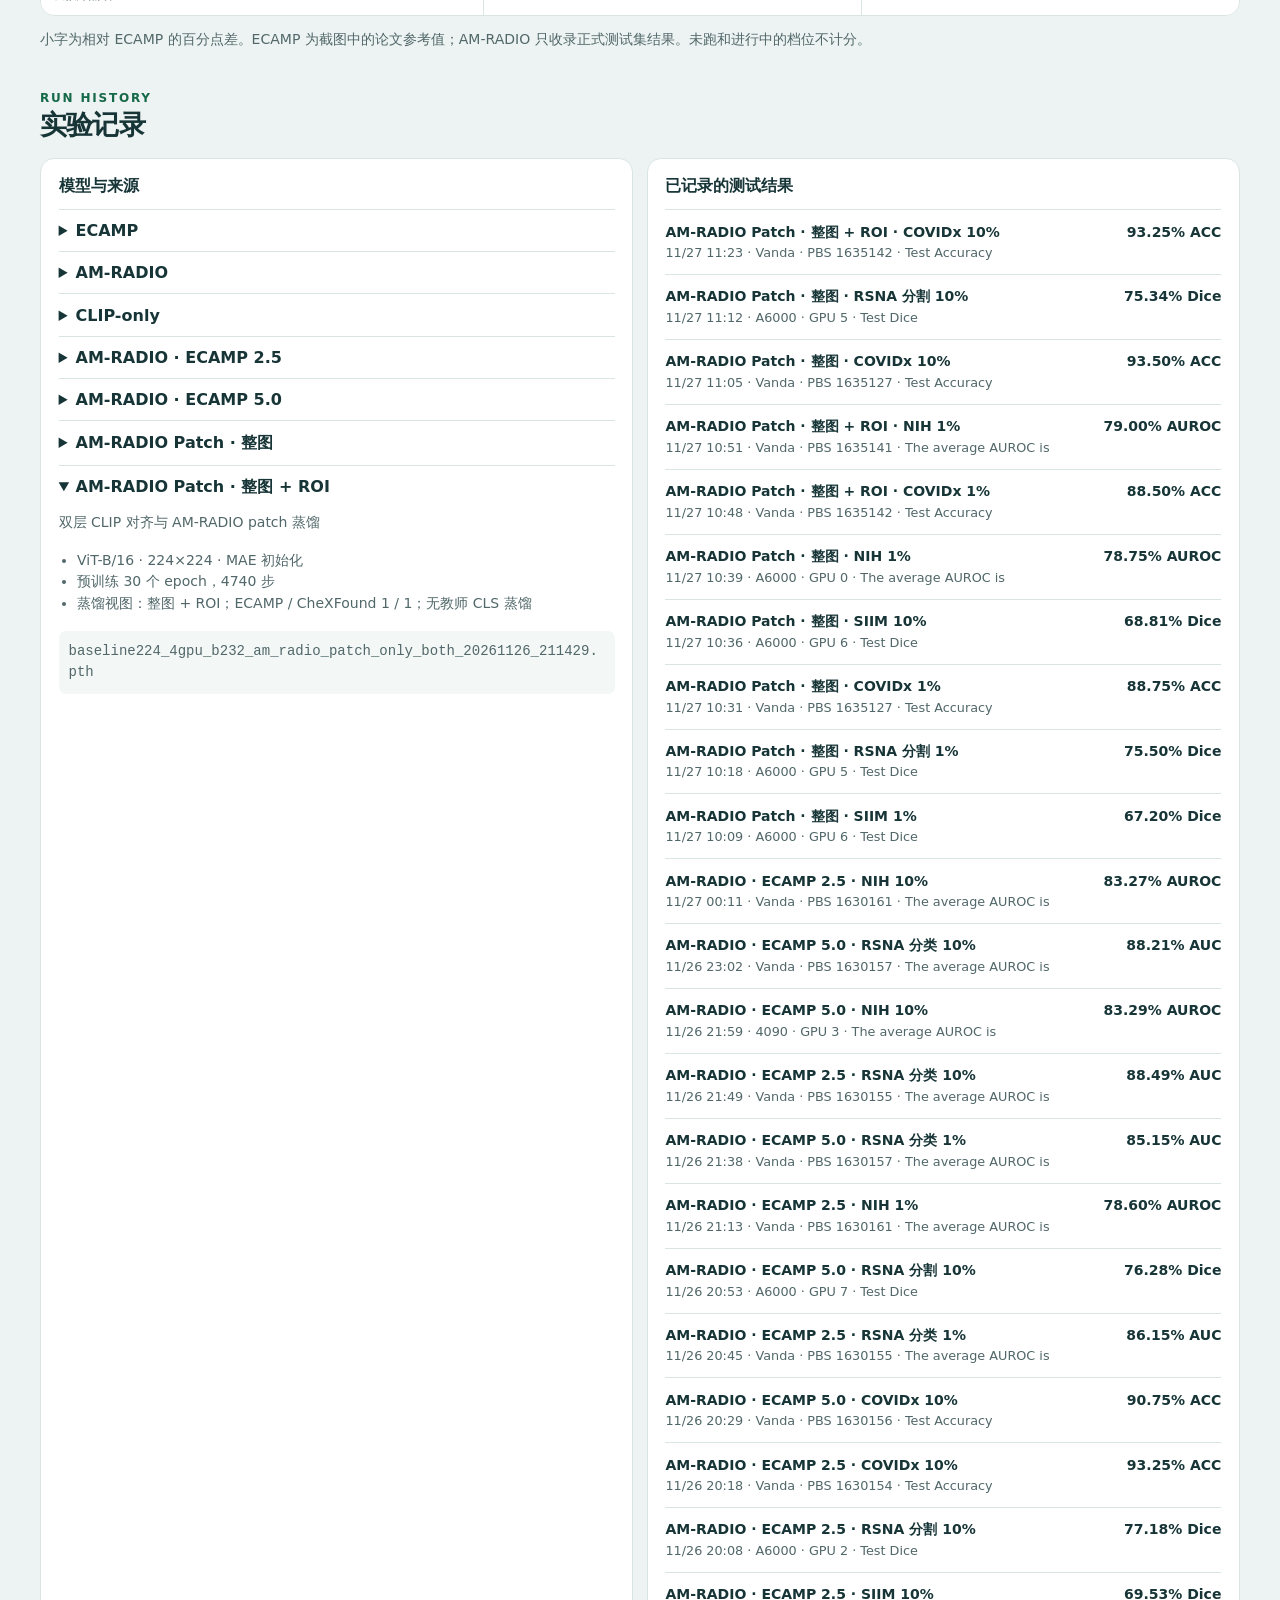
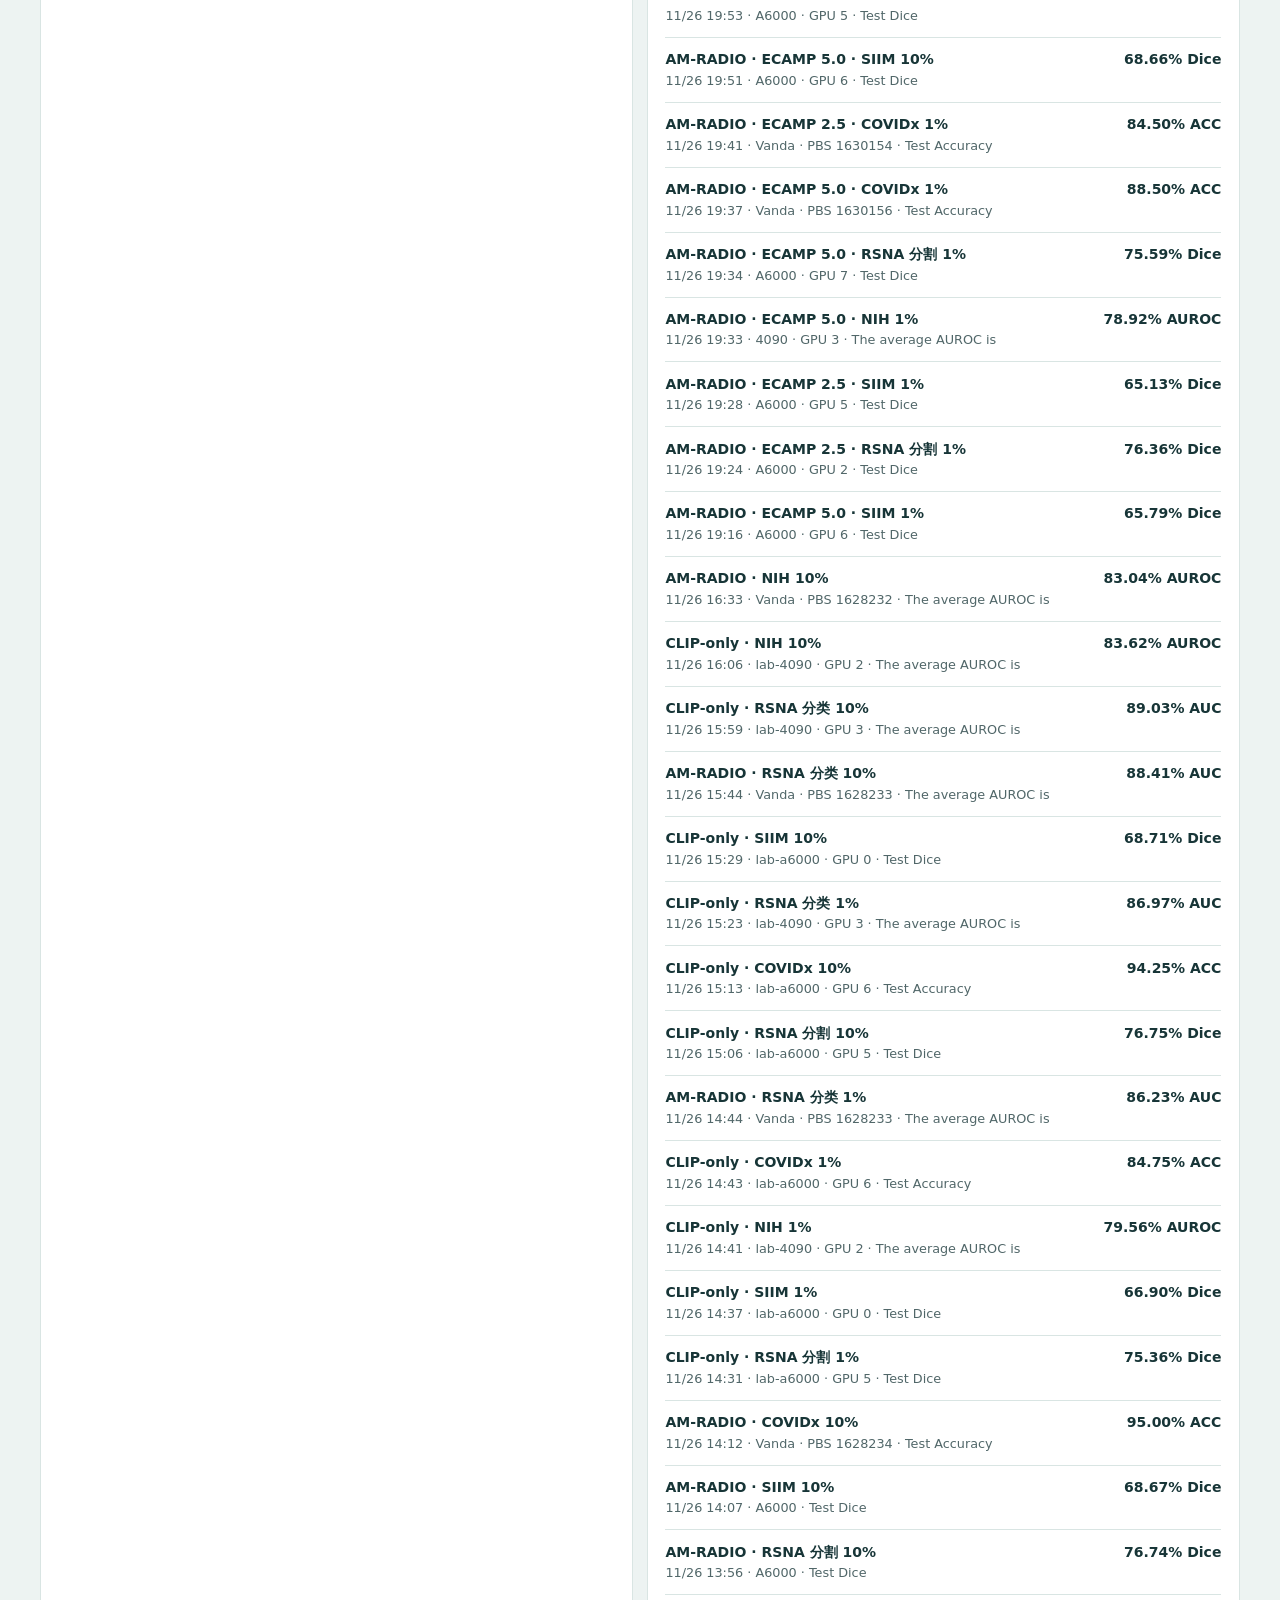
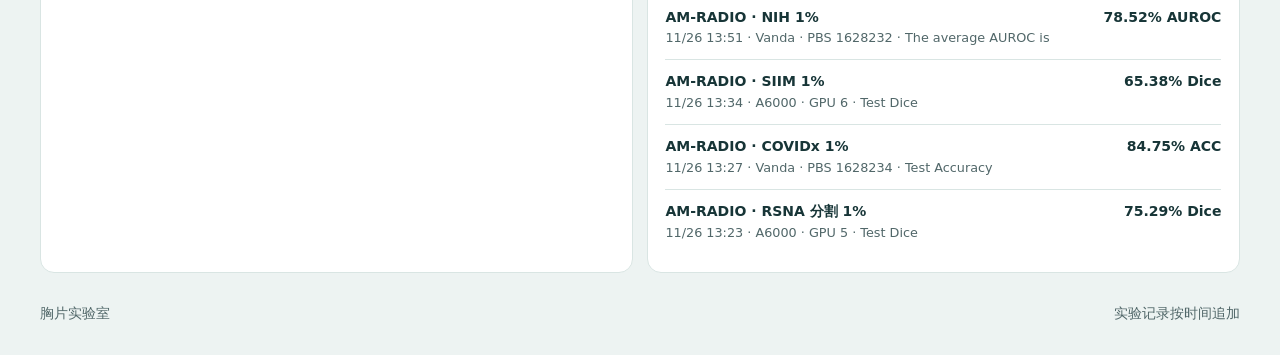
==== commit 636d627b: "Append verified downstream benchmark results" ====
--- a/docs/index.html
+++ b/docs/index.html
@@ -174,7 +174,7 @@
     </section>
   </main>
   <footer class="shell site-foot"><span>胸片实验室</span><span>实验记录按时间追加</span></footer>
-  <script type="application/json" id="benchmark-data">[{"kind":"model","id":"ecamp","name":"ECAMP","label":"论文参考","reference":true,"description":"用户提供的 ECAMP 分类和分割对照表","details":["来源：用户提供的论文表格截图","按截图列出 1%、10% 和 100%，保留原指标口径"]},{"kind":"reference","model":"ecamp","scores":{"chexpert":[88.24,88.88,89.53],"rsna_cls":[87.86,89.23,90.24],"covidx":[83.25,94.0,96.25],"nih":[79.77,84.3,86.04],"rsna_seg":[73.51,77.09,78.5],"siim":[66.61,70.51,82.62]}},{"kind":"model","id":"am-radio","name":"AM-RADIO","label":"当前预训练","description":"双层 CLIP 对齐 · ECAMP 与 CheXFound 双教师蒸馏","details":["ViT-B/16 · 224×224 · MAE 初始化","预训练 30 个 epoch，4740 步","各比例独立加载同一份 AM-RADIO 预训练权重"],"checkpoint":"baseline224_4gpu_b232_am_radio_recompute_20261125_180947.pth"},{"kind":"eval","model":"am-radio","task":"nih","ratio":1,"status":"running","at":"2026-11-26T13:36:10+08:00","source":"Vanda · PBS 1628232"},{"kind":"eval","model":"am-radio","task":"nih","ratio":10,"status":"waiting","at":"2026-11-26T13:36:10+08:00","source":"Vanda · PBS 1628232"},{"kind":"eval","model":"am-radio","task":"rsna_cls","ratio":1,"status":"running","at":"2026-11-26T13:36:10+08:00","source":"Vanda · PBS 1628233"},{"kind":"eval","model":"am-radio","task":"rsna_cls","ratio":10,"status":"waiting","at":"2026-11-26T13:36:10+08:00","source":"Vanda · PBS 1628233"},{"kind":"eval","model":"am-radio","task":"covidx","ratio":1,"status":"done","score":84.75,"at":"2026-11-26T13:27:21+08:00","source":"Vanda · PBS 1628234 · Test Accuracy"},{"kind":"eval","model":"am-radio","task":"covidx","ratio":10,"status":"running","at":"2026-11-26T13:36:10+08:00","source":"Vanda · PBS 1628234"},{"kind":"eval","model":"am-radio","task":"rsna_seg","ratio":1,"status":"done","score":75.291,"at":"2026-11-26T13:23:55+08:00","source":"A6000 · GPU 5 · Test Dice"},{"kind":"eval","model":"am-radio","task":"rsna_seg","ratio":10,"status":"running","at":"2026-11-26T13:36:02+08:00","source":"A6000 · GPU 5"},{"kind":"eval","model":"am-radio","task":"siim","ratio":1,"status":"done","score":65.382,"at":"2026-11-26T13:34:59+08:00","source":"A6000 · GPU 6 · Test Dice"},{"kind":"eval","model":"am-radio","task":"siim","ratio":10,"status":"running","at":"2026-11-26T13:36:02+08:00","source":"A6000 · GPU 6"},{"kind":"eval","model":"am-radio","task":"rsna_seg","ratio":10,"status":"done","score":76.736,"at":"2026-11-26T13:56:18+08:00","source":"A6000 · Test Dice","run":"20261126_132359_027293_baseline224_4gpu_b232_am_radio_recompute_20261125_180947"},{"kind":"eval","model":"am-radio","task":"siim","ratio":10,"status":"done","score":68.671,"at":"2026-11-26T14:07:49+08:00","source":"A6000 · Test Dice","run":"20261126_133502_033445_baseline224_4gpu_b232_am_radio_recompute_20261125_180947"},{"kind":"eval","model":"am-radio","task":"nih","ratio":1,"status":"done","score":78.522,"at":"2026-11-26T13:51:23+08:00","source":"Vanda · PBS 1628232 · The average AUROC is","run":"20261126_125512_706777_baseline224_4gpu_b232_am_radio_recompute_20261125_180947"},{"kind":"eval","model":"am-radio","task":"rsna_cls","ratio":1,"status":"done","score":86.234,"at":"2026-11-26T14:44:53+08:00","source":"Vanda · PBS 1628233 · The average AUROC is","run":"20261126_125524_010493_baseline224_4gpu_b232_am_radio_recompute_20261125_180947"},{"kind":"eval","model":"am-radio","task":"covidx","ratio":10,"status":"done","score":95.0,"at":"2026-11-26T14:12:46+08:00","source":"Vanda · PBS 1628234 · Test Accuracy","run":"20261126_132730_162085_baseline224_4gpu_b232_am_radio_recompute_20261125_180947"},{"kind":"model","id":"clip-only-b232","name":"CLIP-only","label":"无教师对照","description":"整图与 ROI 的双层 CLIP 对齐，无教师蒸馏","details":["ViT-B/16 · 224×224 · MAE 初始化","预训练 30 个 epoch，4740 步"],"checkpoint":"baseline224_4gpu_b232_clip_only_20261125_234146.pth"},{"kind":"eval","model":"clip-only-b232","task":"nih","ratio":1,"status":"done","score":79.555,"at":"2026-11-26T14:41:42+08:00","source":"lab-4090 · GPU 2 · The average AUROC is","run":"20261126_140713_861401_baseline224_4gpu_b232_clip_only_20261125_234146"},{"kind":"eval","model":"clip-only-b232","task":"covidx","ratio":1,"status":"done","score":84.75,"at":"2026-11-26T14:43:10+08:00","source":"lab-a6000 · GPU 6 · Test Accuracy","run":"20261126_140934_438066_baseline224_4gpu_b232_clip_only_20261125_234146"},{"kind":"eval","model":"clip-only-b232","task":"rsna_seg","ratio":1,"status":"done","score":75.357,"at":"2026-11-26T14:31:07+08:00","source":"lab-a6000 · GPU 5 · Test Dice","run":"20261126_140720_927001_baseline224_4gpu_b232_clip_only_20261125_234146"},{"kind":"eval","model":"clip-only-b232","task":"rsna_seg","ratio":10,"status":"done","score":76.751,"at":"2026-11-26T15:06:47+08:00","source":"lab-a6000 · GPU 5 · Test Dice","run":"20261126_143110_733138_baseline224_4gpu_b232_clip_only_20261125_234146"},{"kind":"eval","model":"clip-only-b232","task":"siim","ratio":1,"status":"done","score":66.898,"at":"2026-11-26T14:37:39+08:00","source":"lab-a6000 · GPU 0 · Test Dice","run":"20261126_140724_269313_baseline224_4gpu_b232_clip_only_20261125_234146"},{"kind":"eval","model":"clip-only-b232","task":"rsna_cls","ratio":1,"status":"done","score":86.967,"at":"2026-11-26T15:23:00+08:00","source":"lab-4090 · GPU 3 · The average AUROC is","run":"20261126_140716_735300_baseline224_4gpu_b232_clip_only_20261125_234146"},{"kind":"eval","model":"clip-only-b232","task":"covidx","ratio":10,"status":"done","score":94.25,"at":"2026-11-26T15:13:05+08:00","source":"lab-a6000 · GPU 6 · Test Accuracy","run":"20261126_144312_961524_baseline224_4gpu_b232_clip_only_20261125_234146"},{"kind":"eval","model":"clip-only-b232","task":"siim","ratio":10,"status":"done","score":68.709,"at":"2026-11-26T15:29:14+08:00","source":"lab-a6000 · GPU 0 · Test Dice","run":"20261126_143742_066297_baseline224_4gpu_b232_clip_only_20261125_234146"},{"kind":"eval","model":"am-radio","task":"nih","ratio":10,"status":"done","score":83.037,"at":"2026-11-26T16:33:04+08:00","source":"Vanda · PBS 1628232 · The average AUROC is","run":"20261126_135129_051878_baseline224_4gpu_b232_am_radio_recompute_20261125_180947"},{"kind":"eval","model":"am-radio","task":"rsna_cls","ratio":10,"status":"done","score":88.411,"at":"2026-11-26T15:44:06+08:00","source":"Vanda · PBS 1628233 · The average AUROC is","run":"20261126_144459_154860_baseline224_4gpu_b232_am_radio_recompute_20261125_180947"},{"kind":"eval","model":"clip-only-b232","task":"nih","ratio":10,"status":"done","score":83.618,"at":"2026-11-26T16:06:17+08:00","source":"lab-4090 · GPU 2 · The average AUROC is","run":"20261126_144147_423337_baseline224_4gpu_b232_clip_only_20261125_234146"},{"kind":"eval","model":"clip-only-b232","task":"rsna_cls","ratio":10,"status":"done","score":89.034,"at":"2026-11-26T15:59:01+08:00","source":"lab-4090 · GPU 3 · The average AUROC is","run":"20261126_152303_296616_baseline224_4gpu_b232_clip_only_20261125_234146"},{"kind":"model","id":"am-radio-ecamp-2p5","name":"AM-RADIO · ECAMP 2.5","label":"双教师蒸馏","description":"整图与 ROI 的双层 CLIP 对齐，使用 ECAMP 和 CheXFound 双教师蒸馏","details":["ViT-B/16 · 224×224 · MAE 初始化","预训练 30 个 epoch，4740 步","ECAMP 权重 2.5，CheXFound 和 ROI 权重均为 1，PCGrad 关闭"],"checkpoint":"baseline224_4gpu_b232_am_radio_ecamp2p5_20261126_143501.pth"},{"kind":"eval","model":"am-radio-ecamp-2p5","task":"rsna_seg","ratio":1,"status":"done","score":76.363,"at":"2026-11-26T19:24:50+08:00","source":"A6000 · GPU 2 · Test Dice","run":"20261126_185528_342986_baseline224_4gpu_b232_am_radio_ecamp2p5_20261126_143501"},{"kind":"eval","model":"am-radio-ecamp-2p5","task":"rsna_seg","ratio":10,"status":"done","score":77.183,"at":"2026-11-26T20:08:09+08:00","source":"A6000 · GPU 2 · Test Dice","run":"20261126_192454_104328_baseline224_4gpu_b232_am_radio_ecamp2p5_20261126_143501"},{"kind":"eval","model":"am-radio-ecamp-2p5","task":"siim","ratio":1,"status":"done","score":65.13,"at":"2026-11-26T19:28:25+08:00","source":"A6000 · GPU 5 · Test Dice","run":"20261126_185523_547551_baseline224_4gpu_b232_am_radio_ecamp2p5_20261126_143501"},{"kind":"eval","model":"am-radio-ecamp-2p5","task":"siim","ratio":10,"status":"done","score":69.529,"at":"2026-11-26T19:53:56+08:00","source":"A6000 · GPU 5 · Test Dice","run":"20261126_192827_488879_baseline224_4gpu_b232_am_radio_ecamp2p5_20261126_143501"},{"kind":"eval","model":"am-radio-ecamp-2p5","task":"covidx","ratio":1,"status":"done","score":84.5,"at":"2026-11-26T19:41:38+08:00","source":"Vanda · PBS 1630154 · Test Accuracy","run":"20261126_185920_213405_baseline224_4gpu_b232_am_radio_ecamp2p5_20261126_143501"},{"kind":"model","id":"am-radio-ecamp-5","name":"AM-RADIO · ECAMP 5.0","label":"双教师蒸馏","description":"整图与 ROI 的双层 CLIP 对齐，使用 ECAMP 和 CheXFound 双教师蒸馏","details":["ViT-B/16 · 224×224 · MAE 初始化","预训练 30 个 epoch，4740 步","ECAMP 权重 5.0，CheXFound 和 ROI 权重均为 1，PCGrad 关闭"],"checkpoint":"baseline224_4gpu_b232_am_radio_ecamp5_20261126_143501.pth"},{"kind":"eval","model":"am-radio-ecamp-5","task":"nih","ratio":1,"status":"done","score":78.923,"at":"2026-11-26T19:33:44+08:00","source":"4090 · GPU 3 · The average AUROC is","run":"20261126_185644_142362_baseline224_4gpu_b232_am_radio_ecamp5_20261126_143501"},{"kind":"eval","model":"am-radio-ecamp-5","task":"rsna_seg","ratio":1,"status":"done","score":75.594,"at":"2026-11-26T19:34:43+08:00","source":"A6000 · GPU 7 · Test Dice","run":"20261126_185528_018071_baseline224_4gpu_b232_am_radio_ecamp5_20261126_143501"},{"kind":"eval","model":"am-radio-ecamp-5","task":"siim","ratio":1,"status":"done","score":65.793,"at":"2026-11-26T19:16:56+08:00","source":"A6000 · GPU 6 · Test Dice","run":"20261126_185523_496817_baseline224_4gpu_b232_am_radio_ecamp5_20261126_143501"},{"kind":"eval","model":"am-radio-ecamp-5","task":"siim","ratio":10,"status":"done","score":68.663,"at":"2026-11-26T19:51:23+08:00","source":"A6000 · GPU 6 · Test Dice","run":"20261126_191658_817369_baseline224_4gpu_b232_am_radio_ecamp5_20261126_143501"},{"kind":"eval","model":"am-radio-ecamp-5","task":"covidx","ratio":1,"status":"done","score":88.5,"at":"2026-11-26T19:37:12+08:00","source":"Vanda · PBS 1630156 · Test Accuracy","run":"20261126_185920_359998_baseline224_4gpu_b232_am_radio_ecamp5_20261126_143501"},{"kind":"eval","model":"am-radio-ecamp-2p5","task":"covidx","ratio":10,"status":"done","score":93.25,"at":"2026-11-26T20:18:30+08:00","source":"Vanda · PBS 1630154 · Test Accuracy","run":"20261126_194143_177547_baseline224_4gpu_b232_am_radio_ecamp2p5_20261126_143501"},{"kind":"eval","model":"am-radio-ecamp-2p5","task":"rsna_cls","ratio":1,"status":"done","score":86.153,"at":"2026-11-26T20:45:57+08:00","source":"Vanda · PBS 1630155 · The average AUROC is","run":"20261126_185920_357227_baseline224_4gpu_b232_am_radio_ecamp2p5_20261126_143501"},{"kind":"eval","model":"am-radio-ecamp-5","task":"rsna_seg","ratio":10,"status":"done","score":76.28,"at":"2026-11-26T20:53:20+08:00","source":"A6000 · GPU 7 · Test Dice","run":"20261126_193447_121449_baseline224_4gpu_b232_am_radio_ecamp5_20261126_143501"},{"kind":"eval","model":"am-radio-ecamp-5","task":"covidx","ratio":10,"status":"done","score":90.75,"at":"2026-11-26T20:29:30+08:00","source":"Vanda · PBS 1630156 · Test Accuracy","run":"20261126_193717_560633_baseline224_4gpu_b232_am_radio_ecamp5_20261126_143501"},{"kind":"model","id":"am-radio-patch-full","name":"AM-RADIO Patch · 整图","label":"双教师蒸馏","description":"双层 CLIP 对齐与 AM-RADIO patch 蒸馏","details":["ViT-B/16 · 224×224 · MAE 初始化","预训练 30 个 epoch，4740 步","蒸馏视图：整图；ECAMP / CheXFound 1 / 1；无教师 CLS 蒸馏"],"checkpoint":"baseline224_4gpu_b232_am_radio_patch_only_full_20261126_211429.pth"},{"kind":"eval","model":"am-radio-patch-full","task":"nih","ratio":1,"status":"done","score":78.747,"at":"2026-11-27T10:39:03+08:00","source":"A6000 · GPU 0 · The average AUROC is","run":"20261127_094526_174192_baseline224_4gpu_b232_am_radio_patch_only_full_20261126_211429"},{"kind":"eval","model":"am-radio-patch-full","task":"rsna_seg","ratio":1,"status":"done","score":75.501,"at":"2026-11-27T10:18:03+08:00","source":"A6000 · GPU 5 · Test Dice","run":"20261127_094511_675843_baseline224_4gpu_b232_am_radio_patch_only_full_20261126_211429"},{"kind":"eval","model":"am-radio-patch-full","task":"siim","ratio":1,"status":"done","score":67.198,"at":"2026-11-27T10:09:15+08:00","source":"A6000 · GPU 6 · Test Dice","run":"20261127_094507_029387_baseline224_4gpu_b232_am_radio_patch_only_full_20261126_211429"},{"kind":"eval","model":"am-radio-patch-full","task":"siim","ratio":10,"status":"done","score":68.805,"at":"2026-11-27T10:36:41+08:00","source":"A6000 · GPU 6 · Test Dice","run":"20261127_100917_715991_baseline224_4gpu_b232_am_radio_patch_only_full_20261126_211429"},{"kind":"eval","model":"am-radio-patch-full","task":"covidx","ratio":1,"status":"done","score":88.75,"at":"2026-11-27T10:31:31+08:00","source":"Vanda · PBS 1635127 · Test Accuracy","run":"20261127_095039_211464_baseline224_4gpu_b232_am_radio_patch_only_full_20261126_211429"},{"kind":"model","id":"am-radio-patch-both","name":"AM-RADIO Patch · 整图 + ROI","label":"双教师蒸馏","description":"双层 CLIP 对齐与 AM-RADIO patch 蒸馏","details":["ViT-B/16 · 224×224 · MAE 初始化","预训练 30 个 epoch，4740 步","蒸馏视图：整图 + ROI；ECAMP / CheXFound 1 / 1；无教师 CLS 蒸馏"],"checkpoint":"baseline224_4gpu_b232_am_radio_patch_only_both_20261126_211429.pth"},{"kind":"eval","model":"am-radio-patch-both","task":"covidx","ratio":1,"status":"done","score":88.5,"at":"2026-11-27T10:48:48+08:00","source":"Vanda · PBS 1635142 · Test Accuracy","run":"20261127_095431_111220_baseline224_4gpu_b232_am_radio_patch_only_both_20261126_211429"},{"kind":"eval","model":"am-radio-patch-both","task":"nih","ratio":1,"status":"done","score":78.998,"at":"2026-11-27T10:51:05+08:00","source":"Vanda · PBS 1635141 · The average AUROC is","run":"20261127_095426_942455_baseline224_4gpu_b232_am_radio_patch_only_both_20261126_211429"},{"kind":"eval","model":"am-radio-ecamp-2p5","task":"nih","ratio":1,"status":"done","score":78.596,"at":"2026-11-26T21:13:07+08:00","source":"Vanda · PBS 1630161 · The average AUROC is","run":"20261126_201842_254379_baseline224_4gpu_b232_am_radio_ecamp2p5_20261126_143501"},{"kind":"eval","model":"am-radio-ecamp-2p5","task":"nih","ratio":10,"status":"done","score":83.272,"at":"2026-11-27T00:11:56+08:00","source":"Vanda · PBS 1630161 · The average AUROC is","run":"20261126_211309_735174_baseline224_4gpu_b232_am_radio_ecamp2p5_20261126_143501"},{"kind":"eval","model":"am-radio-ecamp-2p5","task":"rsna_cls","ratio":10,"status":"done","score":88.487,"at":"2026-11-26T21:49:19+08:00","source":"Vanda · PBS 1630155 · The average AUROC is","run":"20261126_204559_142137_baseline224_4gpu_b232_am_radio_ecamp2p5_20261126_143501"},{"kind":"eval","model":"am-radio-ecamp-5","task":"nih","ratio":10,"status":"done","score":83.289,"at":"2026-11-26T21:59:20+08:00","source":"4090 · GPU 3 · The average AUROC is","run":"20261126_193349_376915_baseline224_4gpu_b232_am_radio_ecamp5_20261126_143501"},{"kind":"eval","model":"am-radio-ecamp-5","task":"rsna_cls","ratio":1,"status":"done","score":85.147,"at":"2026-11-26T21:38:47+08:00","source":"Vanda · PBS 1630157 · The average AUROC is","run":"20261126_185922_714165_baseline224_4gpu_b232_am_radio_ecamp5_20261126_143501"},{"kind":"eval","model":"am-radio-ecamp-5","task":"rsna_cls","ratio":10,"status":"done","score":88.21,"at":"2026-11-26T23:02:54+08:00","source":"Vanda · PBS 1630157 · The average AUROC is","run":"20261126_213900_085645_baseline224_4gpu_b232_am_radio_ecamp5_20261126_143501"}]</script>
+  <script type="application/json" id="benchmark-data">[{"kind":"model","id":"ecamp","name":"ECAMP","label":"论文参考","reference":true,"description":"用户提供的 ECAMP 分类和分割对照表","details":["来源：用户提供的论文表格截图","按截图列出 1%、10% 和 100%，保留原指标口径"]},{"kind":"reference","model":"ecamp","scores":{"chexpert":[88.24,88.88,89.53],"rsna_cls":[87.86,89.23,90.24],"covidx":[83.25,94.0,96.25],"nih":[79.77,84.3,86.04],"rsna_seg":[73.51,77.09,78.5],"siim":[66.61,70.51,82.62]}},{"kind":"model","id":"am-radio","name":"AM-RADIO","label":"当前预训练","description":"双层 CLIP 对齐 · ECAMP 与 CheXFound 双教师蒸馏","details":["ViT-B/16 · 224×224 · MAE 初始化","预训练 30 个 epoch，4740 步","各比例独立加载同一份 AM-RADIO 预训练权重"],"checkpoint":"baseline224_4gpu_b232_am_radio_recompute_20261125_180947.pth"},{"kind":"eval","model":"am-radio","task":"nih","ratio":1,"status":"running","at":"2026-11-26T13:36:10+08:00","source":"Vanda · PBS 1628232"},{"kind":"eval","model":"am-radio","task":"nih","ratio":10,"status":"waiting","at":"2026-11-26T13:36:10+08:00","source":"Vanda · PBS 1628232"},{"kind":"eval","model":"am-radio","task":"rsna_cls","ratio":1,"status":"running","at":"2026-11-26T13:36:10+08:00","source":"Vanda · PBS 1628233"},{"kind":"eval","model":"am-radio","task":"rsna_cls","ratio":10,"status":"waiting","at":"2026-11-26T13:36:10+08:00","source":"Vanda · PBS 1628233"},{"kind":"eval","model":"am-radio","task":"covidx","ratio":1,"status":"done","score":84.75,"at":"2026-11-26T13:27:21+08:00","source":"Vanda · PBS 1628234 · Test Accuracy"},{"kind":"eval","model":"am-radio","task":"covidx","ratio":10,"status":"running","at":"2026-11-26T13:36:10+08:00","source":"Vanda · PBS 1628234"},{"kind":"eval","model":"am-radio","task":"rsna_seg","ratio":1,"status":"done","score":75.291,"at":"2026-11-26T13:23:55+08:00","source":"A6000 · GPU 5 · Test Dice"},{"kind":"eval","model":"am-radio","task":"rsna_seg","ratio":10,"status":"running","at":"2026-11-26T13:36:02+08:00","source":"A6000 · GPU 5"},{"kind":"eval","model":"am-radio","task":"siim","ratio":1,"status":"done","score":65.382,"at":"2026-11-26T13:34:59+08:00","source":"A6000 · GPU 6 · Test Dice"},{"kind":"eval","model":"am-radio","task":"siim","ratio":10,"status":"running","at":"2026-11-26T13:36:02+08:00","source":"A6000 · GPU 6"},{"kind":"eval","model":"am-radio","task":"rsna_seg","ratio":10,"status":"done","score":76.736,"at":"2026-11-26T13:56:18+08:00","source":"A6000 · Test Dice","run":"20261126_132359_027293_baseline224_4gpu_b232_am_radio_recompute_20261125_180947"},{"kind":"eval","model":"am-radio","task":"siim","ratio":10,"status":"done","score":68.671,"at":"2026-11-26T14:07:49+08:00","source":"A6000 · Test Dice","run":"20261126_133502_033445_baseline224_4gpu_b232_am_radio_recompute_20261125_180947"},{"kind":"eval","model":"am-radio","task":"nih","ratio":1,"status":"done","score":78.522,"at":"2026-11-26T13:51:23+08:00","source":"Vanda · PBS 1628232 · The average AUROC is","run":"20261126_125512_706777_baseline224_4gpu_b232_am_radio_recompute_20261125_180947"},{"kind":"eval","model":"am-radio","task":"rsna_cls","ratio":1,"status":"done","score":86.234,"at":"2026-11-26T14:44:53+08:00","source":"Vanda · PBS 1628233 · The average AUROC is","run":"20261126_125524_010493_baseline224_4gpu_b232_am_radio_recompute_20261125_180947"},{"kind":"eval","model":"am-radio","task":"covidx","ratio":10,"status":"done","score":95.0,"at":"2026-11-26T14:12:46+08:00","source":"Vanda · PBS 1628234 · Test Accuracy","run":"20261126_132730_162085_baseline224_4gpu_b232_am_radio_recompute_20261125_180947"},{"kind":"model","id":"clip-only-b232","name":"CLIP-only","label":"无教师对照","description":"整图与 ROI 的双层 CLIP 对齐，无教师蒸馏","details":["ViT-B/16 · 224×224 · MAE 初始化","预训练 30 个 epoch，4740 步"],"checkpoint":"baseline224_4gpu_b232_clip_only_20261125_234146.pth"},{"kind":"eval","model":"clip-only-b232","task":"nih","ratio":1,"status":"done","score":79.555,"at":"2026-11-26T14:41:42+08:00","source":"lab-4090 · GPU 2 · The average AUROC is","run":"20261126_140713_861401_baseline224_4gpu_b232_clip_only_20261125_234146"},{"kind":"eval","model":"clip-only-b232","task":"covidx","ratio":1,"status":"done","score":84.75,"at":"2026-11-26T14:43:10+08:00","source":"lab-a6000 · GPU 6 · Test Accuracy","run":"20261126_140934_438066_baseline224_4gpu_b232_clip_only_20261125_234146"},{"kind":"eval","model":"clip-only-b232","task":"rsna_seg","ratio":1,"status":"done","score":75.357,"at":"2026-11-26T14:31:07+08:00","source":"lab-a6000 · GPU 5 · Test Dice","run":"20261126_140720_927001_baseline224_4gpu_b232_clip_only_20261125_234146"},{"kind":"eval","model":"clip-only-b232","task":"rsna_seg","ratio":10,"status":"done","score":76.751,"at":"2026-11-26T15:06:47+08:00","source":"lab-a6000 · GPU 5 · Test Dice","run":"20261126_143110_733138_baseline224_4gpu_b232_clip_only_20261125_234146"},{"kind":"eval","model":"clip-only-b232","task":"siim","ratio":1,"status":"done","score":66.898,"at":"2026-11-26T14:37:39+08:00","source":"lab-a6000 · GPU 0 · Test Dice","run":"20261126_140724_269313_baseline224_4gpu_b232_clip_only_20261125_234146"},{"kind":"eval","model":"clip-only-b232","task":"rsna_cls","ratio":1,"status":"done","score":86.967,"at":"2026-11-26T15:23:00+08:00","source":"lab-4090 · GPU 3 · The average AUROC is","run":"20261126_140716_735300_baseline224_4gpu_b232_clip_only_20261125_234146"},{"kind":"eval","model":"clip-only-b232","task":"covidx","ratio":10,"status":"done","score":94.25,"at":"2026-11-26T15:13:05+08:00","source":"lab-a6000 · GPU 6 · Test Accuracy","run":"20261126_144312_961524_baseline224_4gpu_b232_clip_only_20261125_234146"},{"kind":"eval","model":"clip-only-b232","task":"siim","ratio":10,"status":"done","score":68.709,"at":"2026-11-26T15:29:14+08:00","source":"lab-a6000 · GPU 0 · Test Dice","run":"20261126_143742_066297_baseline224_4gpu_b232_clip_only_20261125_234146"},{"kind":"eval","model":"am-radio","task":"nih","ratio":10,"status":"done","score":83.037,"at":"2026-11-26T16:33:04+08:00","source":"Vanda · PBS 1628232 · The average AUROC is","run":"20261126_135129_051878_baseline224_4gpu_b232_am_radio_recompute_20261125_180947"},{"kind":"eval","model":"am-radio","task":"rsna_cls","ratio":10,"status":"done","score":88.411,"at":"2026-11-26T15:44:06+08:00","source":"Vanda · PBS 1628233 · The average AUROC is","run":"20261126_144459_154860_baseline224_4gpu_b232_am_radio_recompute_20261125_180947"},{"kind":"eval","model":"clip-only-b232","task":"nih","ratio":10,"status":"done","score":83.618,"at":"2026-11-26T16:06:17+08:00","source":"lab-4090 · GPU 2 · The average AUROC is","run":"20261126_144147_423337_baseline224_4gpu_b232_clip_only_20261125_234146"},{"kind":"eval","model":"clip-only-b232","task":"rsna_cls","ratio":10,"status":"done","score":89.034,"at":"2026-11-26T15:59:01+08:00","source":"lab-4090 · GPU 3 · The average AUROC is","run":"20261126_152303_296616_baseline224_4gpu_b232_clip_only_20261125_234146"},{"kind":"model","id":"am-radio-ecamp-2p5","name":"AM-RADIO · ECAMP 2.5","label":"双教师蒸馏","description":"整图与 ROI 的双层 CLIP 对齐，使用 ECAMP 和 CheXFound 双教师蒸馏","details":["ViT-B/16 · 224×224 · MAE 初始化","预训练 30 个 epoch，4740 步","ECAMP 权重 2.5，CheXFound 和 ROI 权重均为 1，PCGrad 关闭"],"checkpoint":"baseline224_4gpu_b232_am_radio_ecamp2p5_20261126_143501.pth"},{"kind":"eval","model":"am-radio-ecamp-2p5","task":"rsna_seg","ratio":1,"status":"done","score":76.363,"at":"2026-11-26T19:24:50+08:00","source":"A6000 · GPU 2 · Test Dice","run":"20261126_185528_342986_baseline224_4gpu_b232_am_radio_ecamp2p5_20261126_143501"},{"kind":"eval","model":"am-radio-ecamp-2p5","task":"rsna_seg","ratio":10,"status":"done","score":77.183,"at":"2026-11-26T20:08:09+08:00","source":"A6000 · GPU 2 · Test Dice","run":"20261126_192454_104328_baseline224_4gpu_b232_am_radio_ecamp2p5_20261126_143501"},{"kind":"eval","model":"am-radio-ecamp-2p5","task":"siim","ratio":1,"status":"done","score":65.13,"at":"2026-11-26T19:28:25+08:00","source":"A6000 · GPU 5 · Test Dice","run":"20261126_185523_547551_baseline224_4gpu_b232_am_radio_ecamp2p5_20261126_143501"},{"kind":"eval","model":"am-radio-ecamp-2p5","task":"siim","ratio":10,"status":"done","score":69.529,"at":"2026-11-26T19:53:56+08:00","source":"A6000 · GPU 5 · Test Dice","run":"20261126_192827_488879_baseline224_4gpu_b232_am_radio_ecamp2p5_20261126_143501"},{"kind":"eval","model":"am-radio-ecamp-2p5","task":"covidx","ratio":1,"status":"done","score":84.5,"at":"2026-11-26T19:41:38+08:00","source":"Vanda · PBS 1630154 · Test Accuracy","run":"20261126_185920_213405_baseline224_4gpu_b232_am_radio_ecamp2p5_20261126_143501"},{"kind":"model","id":"am-radio-ecamp-5","name":"AM-RADIO · ECAMP 5.0","label":"双教师蒸馏","description":"整图与 ROI 的双层 CLIP 对齐，使用 ECAMP 和 CheXFound 双教师蒸馏","details":["ViT-B/16 · 224×224 · MAE 初始化","预训练 30 个 epoch，4740 步","ECAMP 权重 5.0，CheXFound 和 ROI 权重均为 1，PCGrad 关闭"],"checkpoint":"baseline224_4gpu_b232_am_radio_ecamp5_20261126_143501.pth"},{"kind":"eval","model":"am-radio-ecamp-5","task":"nih","ratio":1,"status":"done","score":78.923,"at":"2026-11-26T19:33:44+08:00","source":"4090 · GPU 3 · The average AUROC is","run":"20261126_185644_142362_baseline224_4gpu_b232_am_radio_ecamp5_20261126_143501"},{"kind":"eval","model":"am-radio-ecamp-5","task":"rsna_seg","ratio":1,"status":"done","score":75.594,"at":"2026-11-26T19:34:43+08:00","source":"A6000 · GPU 7 · Test Dice","run":"20261126_185528_018071_baseline224_4gpu_b232_am_radio_ecamp5_20261126_143501"},{"kind":"eval","model":"am-radio-ecamp-5","task":"siim","ratio":1,"status":"done","score":65.793,"at":"2026-11-26T19:16:56+08:00","source":"A6000 · GPU 6 · Test Dice","run":"20261126_185523_496817_baseline224_4gpu_b232_am_radio_ecamp5_20261126_143501"},{"kind":"eval","model":"am-radio-ecamp-5","task":"siim","ratio":10,"status":"done","score":68.663,"at":"2026-11-26T19:51:23+08:00","source":"A6000 · GPU 6 · Test Dice","run":"20261126_191658_817369_baseline224_4gpu_b232_am_radio_ecamp5_20261126_143501"},{"kind":"eval","model":"am-radio-ecamp-5","task":"covidx","ratio":1,"status":"done","score":88.5,"at":"2026-11-26T19:37:12+08:00","source":"Vanda · PBS 1630156 · Test Accuracy","run":"20261126_185920_359998_baseline224_4gpu_b232_am_radio_ecamp5_20261126_143501"},{"kind":"eval","model":"am-radio-ecamp-2p5","task":"covidx","ratio":10,"status":"done","score":93.25,"at":"2026-11-26T20:18:30+08:00","source":"Vanda · PBS 1630154 · Test Accuracy","run":"20261126_194143_177547_baseline224_4gpu_b232_am_radio_ecamp2p5_20261126_143501"},{"kind":"eval","model":"am-radio-ecamp-2p5","task":"rsna_cls","ratio":1,"status":"done","score":86.153,"at":"2026-11-26T20:45:57+08:00","source":"Vanda · PBS 1630155 · The average AUROC is","run":"20261126_185920_357227_baseline224_4gpu_b232_am_radio_ecamp2p5_20261126_143501"},{"kind":"eval","model":"am-radio-ecamp-5","task":"rsna_seg","ratio":10,"status":"done","score":76.28,"at":"2026-11-26T20:53:20+08:00","source":"A6000 · GPU 7 · Test Dice","run":"20261126_193447_121449_baseline224_4gpu_b232_am_radio_ecamp5_20261126_143501"},{"kind":"eval","model":"am-radio-ecamp-5","task":"covidx","ratio":10,"status":"done","score":90.75,"at":"2026-11-26T20:29:30+08:00","source":"Vanda · PBS 1630156 · Test Accuracy","run":"20261126_193717_560633_baseline224_4gpu_b232_am_radio_ecamp5_20261126_143501"},{"kind":"model","id":"am-radio-patch-full","name":"AM-RADIO Patch · 整图","label":"双教师蒸馏","description":"双层 CLIP 对齐与 AM-RADIO patch 蒸馏","details":["ViT-B/16 · 224×224 · MAE 初始化","预训练 30 个 epoch，4740 步","蒸馏视图：整图；ECAMP / CheXFound 1 / 1；无教师 CLS 蒸馏"],"checkpoint":"baseline224_4gpu_b232_am_radio_patch_only_full_20261126_211429.pth"},{"kind":"eval","model":"am-radio-patch-full","task":"nih","ratio":1,"status":"done","score":78.747,"at":"2026-11-27T10:39:03+08:00","source":"A6000 · GPU 0 · The average AUROC is","run":"20261127_094526_174192_baseline224_4gpu_b232_am_radio_patch_only_full_20261126_211429"},{"kind":"eval","model":"am-radio-patch-full","task":"rsna_seg","ratio":1,"status":"done","score":75.501,"at":"2026-11-27T10:18:03+08:00","source":"A6000 · GPU 5 · Test Dice","run":"20261127_094511_675843_baseline224_4gpu_b232_am_radio_patch_only_full_20261126_211429"},{"kind":"eval","model":"am-radio-patch-full","task":"siim","ratio":1,"status":"done","score":67.198,"at":"2026-11-27T10:09:15+08:00","source":"A6000 · GPU 6 · Test Dice","run":"20261127_094507_029387_baseline224_4gpu_b232_am_radio_patch_only_full_20261126_211429"},{"kind":"eval","model":"am-radio-patch-full","task":"siim","ratio":10,"status":"done","score":68.805,"at":"2026-11-27T10:36:41+08:00","source":"A6000 · GPU 6 · Test Dice","run":"20261127_100917_715991_baseline224_4gpu_b232_am_radio_patch_only_full_20261126_211429"},{"kind":"eval","model":"am-radio-patch-full","task":"covidx","ratio":1,"status":"done","score":88.75,"at":"2026-11-27T10:31:31+08:00","source":"Vanda · PBS 1635127 · Test Accuracy","run":"20261127_095039_211464_baseline224_4gpu_b232_am_radio_patch_only_full_20261126_211429"},{"kind":"model","id":"am-radio-patch-both","name":"AM-RADIO Patch · 整图 + ROI","label":"双教师蒸馏","description":"双层 CLIP 对齐与 AM-RADIO patch 蒸馏","details":["ViT-B/16 · 224×224 · MAE 初始化","预训练 30 个 epoch，4740 步","蒸馏视图：整图 + ROI；ECAMP / CheXFound 1 / 1；无教师 CLS 蒸馏"],"checkpoint":"baseline224_4gpu_b232_am_radio_patch_only_both_20261126_211429.pth"},{"kind":"eval","model":"am-radio-patch-both","task":"covidx","ratio":1,"status":"done","score":88.5,"at":"2026-11-27T10:48:48+08:00","source":"Vanda · PBS 1635142 · Test Accuracy","run":"20261127_095431_111220_baseline224_4gpu_b232_am_radio_patch_only_both_20261126_211429"},{"kind":"eval","model":"am-radio-patch-both","task":"nih","ratio":1,"status":"done","score":78.998,"at":"2026-11-27T10:51:05+08:00","source":"Vanda · PBS 1635141 · The average AUROC is","run":"20261127_095426_942455_baseline224_4gpu_b232_am_radio_patch_only_both_20261126_211429"},{"kind":"eval","model":"am-radio-ecamp-2p5","task":"nih","ratio":1,"status":"done","score":78.596,"at":"2026-11-26T21:13:07+08:00","source":"Vanda · PBS 1630161 · The average AUROC is","run":"20261126_201842_254379_baseline224_4gpu_b232_am_radio_ecamp2p5_20261126_143501"},{"kind":"eval","model":"am-radio-ecamp-2p5","task":"nih","ratio":10,"status":"done","score":83.272,"at":"2026-11-27T00:11:56+08:00","source":"Vanda · PBS 1630161 · The average AUROC is","run":"20261126_211309_735174_baseline224_4gpu_b232_am_radio_ecamp2p5_20261126_143501"},{"kind":"eval","model":"am-radio-ecamp-2p5","task":"rsna_cls","ratio":10,"status":"done","score":88.487,"at":"2026-11-26T21:49:19+08:00","source":"Vanda · PBS 1630155 · The average AUROC is","run":"20261126_204559_142137_baseline224_4gpu_b232_am_radio_ecamp2p5_20261126_143501"},{"kind":"eval","model":"am-radio-ecamp-5","task":"nih","ratio":10,"status":"done","score":83.289,"at":"2026-11-26T21:59:20+08:00","source":"4090 · GPU 3 · The average AUROC is","run":"20261126_193349_376915_baseline224_4gpu_b232_am_radio_ecamp5_20261126_143501"},{"kind":"eval","model":"am-radio-ecamp-5","task":"rsna_cls","ratio":1,"status":"done","score":85.147,"at":"2026-11-26T21:38:47+08:00","source":"Vanda · PBS 1630157 · The average AUROC is","run":"20261126_185922_714165_baseline224_4gpu_b232_am_radio_ecamp5_20261126_143501"},{"kind":"eval","model":"am-radio-ecamp-5","task":"rsna_cls","ratio":10,"status":"done","score":88.21,"at":"2026-11-26T23:02:54+08:00","source":"Vanda · PBS 1630157 · The average AUROC is","run":"20261126_213900_085645_baseline224_4gpu_b232_am_radio_ecamp5_20261126_143501"},{"kind":"eval","model":"am-radio-patch-full","task":"rsna_seg","ratio":10,"status":"done","score":75.337,"at":"2026-11-27T11:12:41+08:00","source":"A6000 · GPU 5 · Test Dice","run":"20261127_101806_918701_baseline224_4gpu_b232_am_radio_patch_only_full_20261126_211429"},{"kind":"eval","model":"am-radio-patch-full","task":"covidx","ratio":10,"status":"done","score":93.5,"at":"2026-11-27T11:05:17+08:00","source":"Vanda · PBS 1635127 · Test Accuracy","run":"20261127_103139_362012_baseline224_4gpu_b232_am_radio_patch_only_full_20261126_211429"},{"kind":"eval","model":"am-radio-patch-both","task":"covidx","ratio":10,"status":"done","score":93.25,"at":"2026-11-27T11:23:10+08:00","source":"Vanda · PBS 1635142 · Test Accuracy","run":"20261127_104857_298281_baseline224_4gpu_b232_am_radio_patch_only_both_20261126_211429"}]</script>
   <script>(() => {
   "use strict";
   const data = JSON.parse(document.getElementById("benchmark-data").textContent);
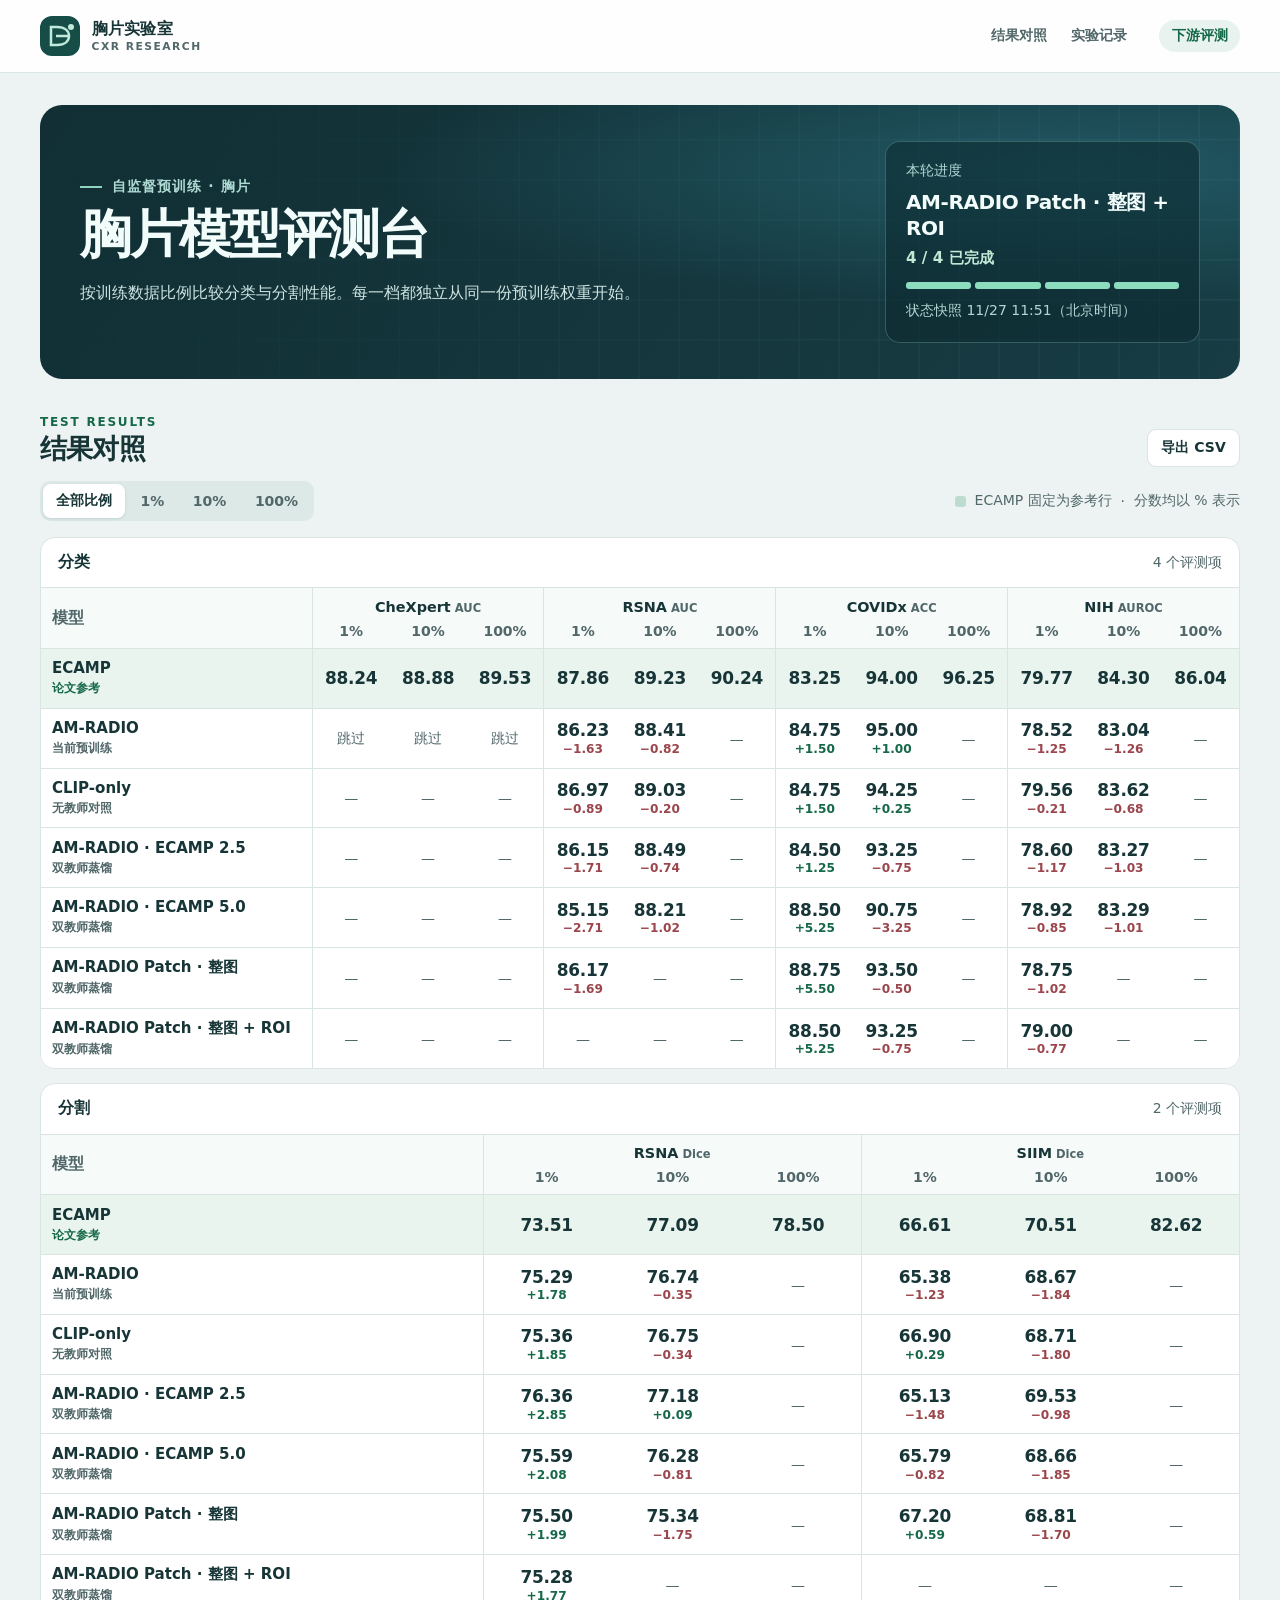
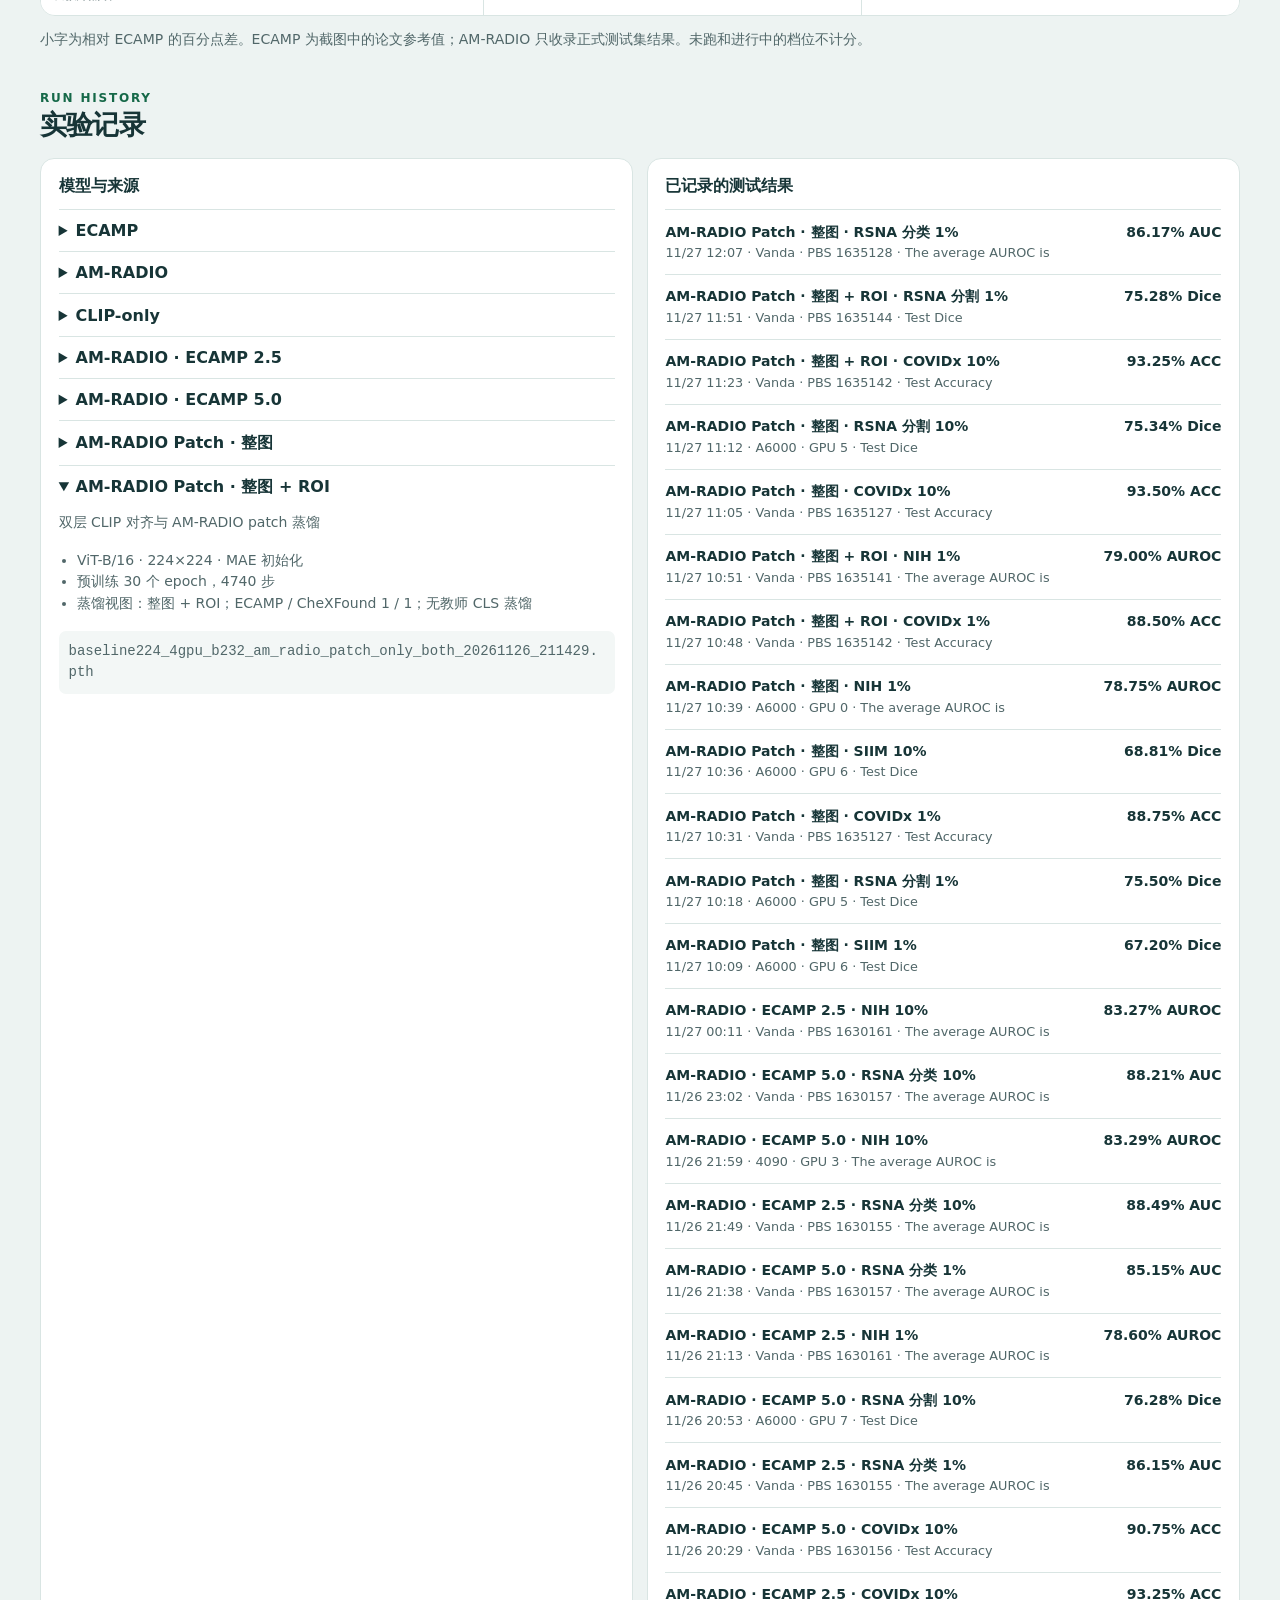
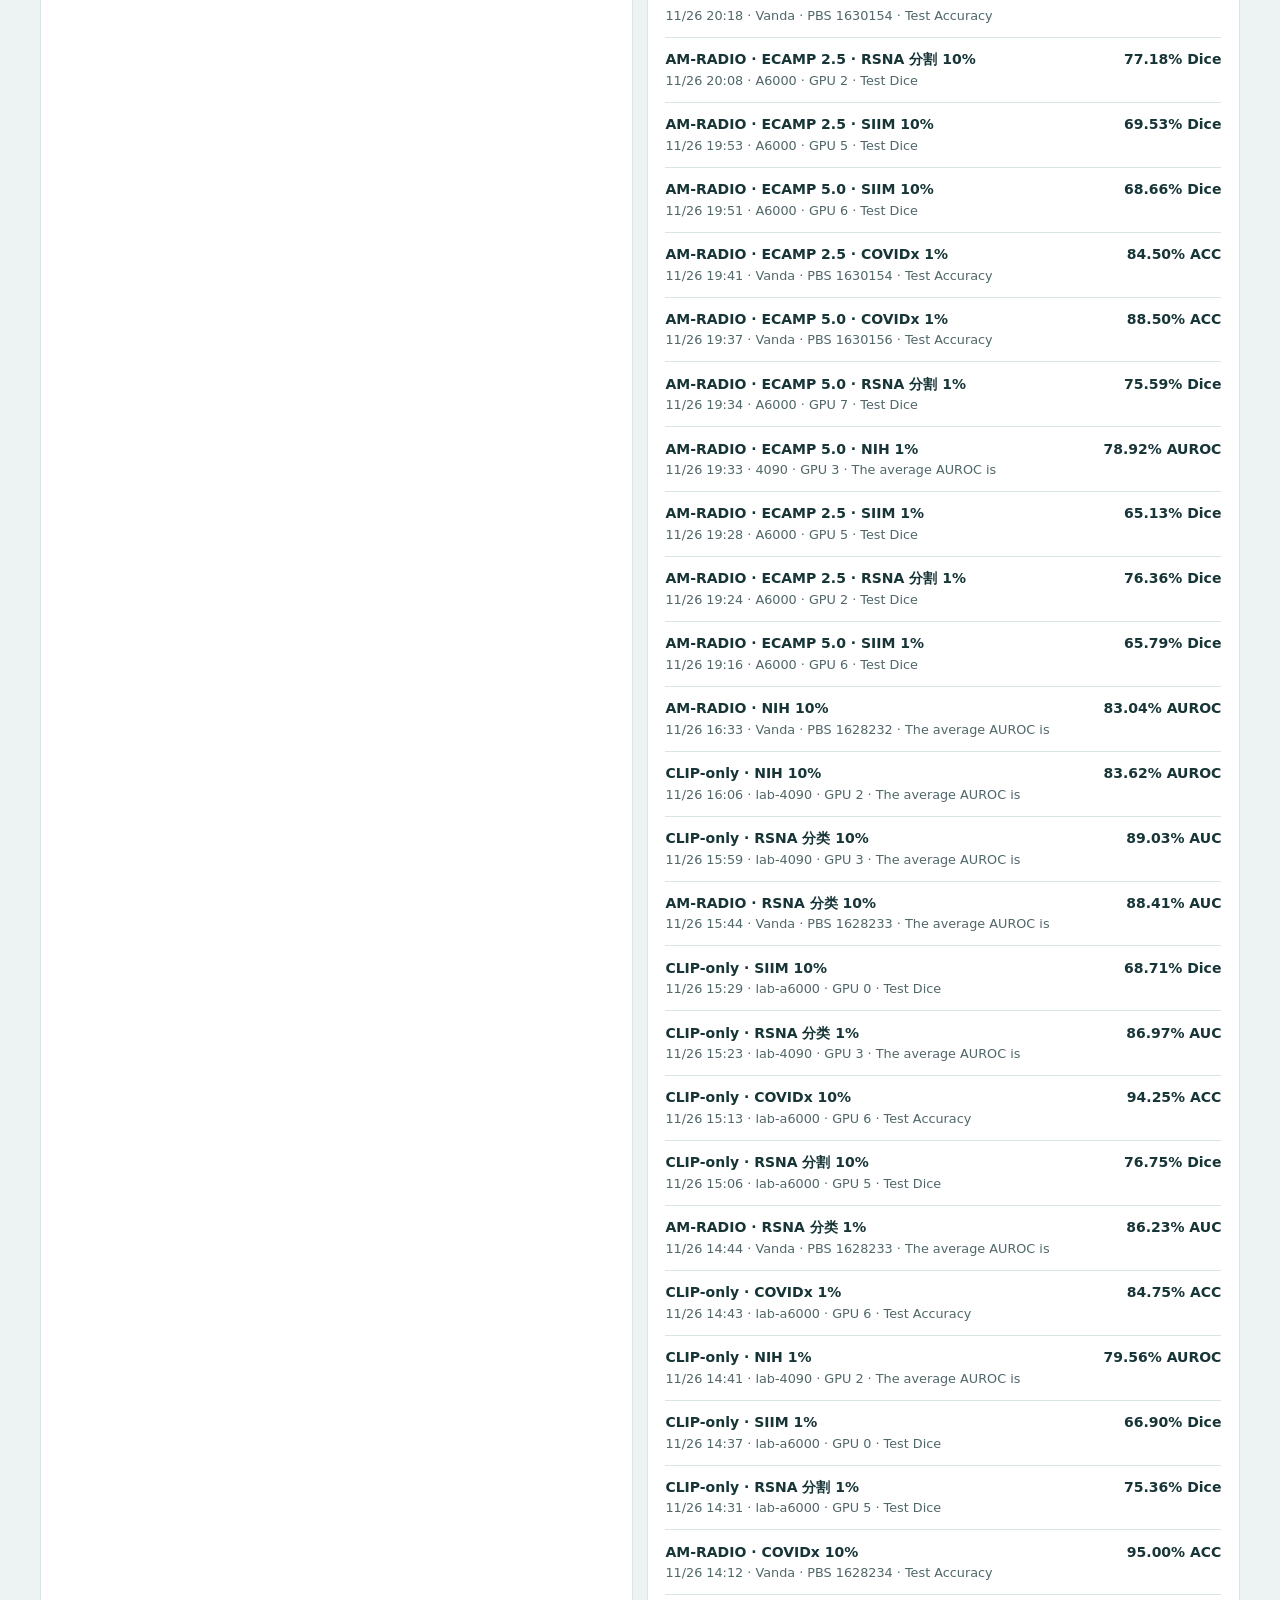
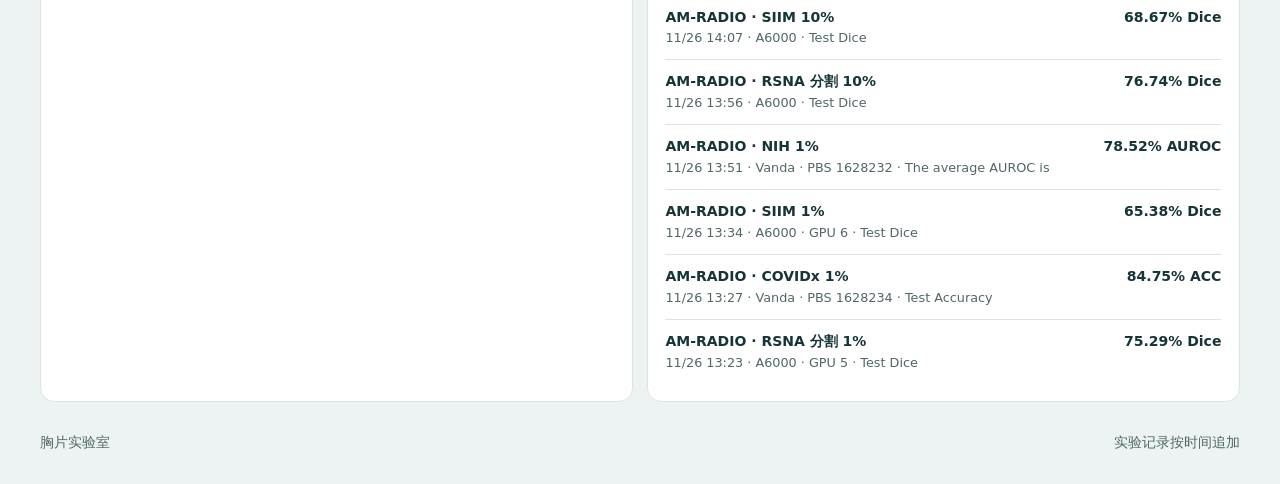
==== commit 2914831b: "Append verified downstream benchmark results" ====
--- a/docs/index.html
+++ b/docs/index.html
@@ -174,7 +174,7 @@
     </section>
   </main>
   <footer class="shell site-foot"><span>胸片实验室</span><span>实验记录按时间追加</span></footer>
-  <script type="application/json" id="benchmark-data">[{"kind":"model","id":"ecamp","name":"ECAMP","label":"论文参考","reference":true,"description":"用户提供的 ECAMP 分类和分割对照表","details":["来源：用户提供的论文表格截图","按截图列出 1%、10% 和 100%，保留原指标口径"]},{"kind":"reference","model":"ecamp","scores":{"chexpert":[88.24,88.88,89.53],"rsna_cls":[87.86,89.23,90.24],"covidx":[83.25,94.0,96.25],"nih":[79.77,84.3,86.04],"rsna_seg":[73.51,77.09,78.5],"siim":[66.61,70.51,82.62]}},{"kind":"model","id":"am-radio","name":"AM-RADIO","label":"当前预训练","description":"双层 CLIP 对齐 · ECAMP 与 CheXFound 双教师蒸馏","details":["ViT-B/16 · 224×224 · MAE 初始化","预训练 30 个 epoch，4740 步","各比例独立加载同一份 AM-RADIO 预训练权重"],"checkpoint":"baseline224_4gpu_b232_am_radio_recompute_20261125_180947.pth"},{"kind":"eval","model":"am-radio","task":"nih","ratio":1,"status":"running","at":"2026-11-26T13:36:10+08:00","source":"Vanda · PBS 1628232"},{"kind":"eval","model":"am-radio","task":"nih","ratio":10,"status":"waiting","at":"2026-11-26T13:36:10+08:00","source":"Vanda · PBS 1628232"},{"kind":"eval","model":"am-radio","task":"rsna_cls","ratio":1,"status":"running","at":"2026-11-26T13:36:10+08:00","source":"Vanda · PBS 1628233"},{"kind":"eval","model":"am-radio","task":"rsna_cls","ratio":10,"status":"waiting","at":"2026-11-26T13:36:10+08:00","source":"Vanda · PBS 1628233"},{"kind":"eval","model":"am-radio","task":"covidx","ratio":1,"status":"done","score":84.75,"at":"2026-11-26T13:27:21+08:00","source":"Vanda · PBS 1628234 · Test Accuracy"},{"kind":"eval","model":"am-radio","task":"covidx","ratio":10,"status":"running","at":"2026-11-26T13:36:10+08:00","source":"Vanda · PBS 1628234"},{"kind":"eval","model":"am-radio","task":"rsna_seg","ratio":1,"status":"done","score":75.291,"at":"2026-11-26T13:23:55+08:00","source":"A6000 · GPU 5 · Test Dice"},{"kind":"eval","model":"am-radio","task":"rsna_seg","ratio":10,"status":"running","at":"2026-11-26T13:36:02+08:00","source":"A6000 · GPU 5"},{"kind":"eval","model":"am-radio","task":"siim","ratio":1,"status":"done","score":65.382,"at":"2026-11-26T13:34:59+08:00","source":"A6000 · GPU 6 · Test Dice"},{"kind":"eval","model":"am-radio","task":"siim","ratio":10,"status":"running","at":"2026-11-26T13:36:02+08:00","source":"A6000 · GPU 6"},{"kind":"eval","model":"am-radio","task":"rsna_seg","ratio":10,"status":"done","score":76.736,"at":"2026-11-26T13:56:18+08:00","source":"A6000 · Test Dice","run":"20261126_132359_027293_baseline224_4gpu_b232_am_radio_recompute_20261125_180947"},{"kind":"eval","model":"am-radio","task":"siim","ratio":10,"status":"done","score":68.671,"at":"2026-11-26T14:07:49+08:00","source":"A6000 · Test Dice","run":"20261126_133502_033445_baseline224_4gpu_b232_am_radio_recompute_20261125_180947"},{"kind":"eval","model":"am-radio","task":"nih","ratio":1,"status":"done","score":78.522,"at":"2026-11-26T13:51:23+08:00","source":"Vanda · PBS 1628232 · The average AUROC is","run":"20261126_125512_706777_baseline224_4gpu_b232_am_radio_recompute_20261125_180947"},{"kind":"eval","model":"am-radio","task":"rsna_cls","ratio":1,"status":"done","score":86.234,"at":"2026-11-26T14:44:53+08:00","source":"Vanda · PBS 1628233 · The average AUROC is","run":"20261126_125524_010493_baseline224_4gpu_b232_am_radio_recompute_20261125_180947"},{"kind":"eval","model":"am-radio","task":"covidx","ratio":10,"status":"done","score":95.0,"at":"2026-11-26T14:12:46+08:00","source":"Vanda · PBS 1628234 · Test Accuracy","run":"20261126_132730_162085_baseline224_4gpu_b232_am_radio_recompute_20261125_180947"},{"kind":"model","id":"clip-only-b232","name":"CLIP-only","label":"无教师对照","description":"整图与 ROI 的双层 CLIP 对齐，无教师蒸馏","details":["ViT-B/16 · 224×224 · MAE 初始化","预训练 30 个 epoch，4740 步"],"checkpoint":"baseline224_4gpu_b232_clip_only_20261125_234146.pth"},{"kind":"eval","model":"clip-only-b232","task":"nih","ratio":1,"status":"done","score":79.555,"at":"2026-11-26T14:41:42+08:00","source":"lab-4090 · GPU 2 · The average AUROC is","run":"20261126_140713_861401_baseline224_4gpu_b232_clip_only_20261125_234146"},{"kind":"eval","model":"clip-only-b232","task":"covidx","ratio":1,"status":"done","score":84.75,"at":"2026-11-26T14:43:10+08:00","source":"lab-a6000 · GPU 6 · Test Accuracy","run":"20261126_140934_438066_baseline224_4gpu_b232_clip_only_20261125_234146"},{"kind":"eval","model":"clip-only-b232","task":"rsna_seg","ratio":1,"status":"done","score":75.357,"at":"2026-11-26T14:31:07+08:00","source":"lab-a6000 · GPU 5 · Test Dice","run":"20261126_140720_927001_baseline224_4gpu_b232_clip_only_20261125_234146"},{"kind":"eval","model":"clip-only-b232","task":"rsna_seg","ratio":10,"status":"done","score":76.751,"at":"2026-11-26T15:06:47+08:00","source":"lab-a6000 · GPU 5 · Test Dice","run":"20261126_143110_733138_baseline224_4gpu_b232_clip_only_20261125_234146"},{"kind":"eval","model":"clip-only-b232","task":"siim","ratio":1,"status":"done","score":66.898,"at":"2026-11-26T14:37:39+08:00","source":"lab-a6000 · GPU 0 · Test Dice","run":"20261126_140724_269313_baseline224_4gpu_b232_clip_only_20261125_234146"},{"kind":"eval","model":"clip-only-b232","task":"rsna_cls","ratio":1,"status":"done","score":86.967,"at":"2026-11-26T15:23:00+08:00","source":"lab-4090 · GPU 3 · The average AUROC is","run":"20261126_140716_735300_baseline224_4gpu_b232_clip_only_20261125_234146"},{"kind":"eval","model":"clip-only-b232","task":"covidx","ratio":10,"status":"done","score":94.25,"at":"2026-11-26T15:13:05+08:00","source":"lab-a6000 · GPU 6 · Test Accuracy","run":"20261126_144312_961524_baseline224_4gpu_b232_clip_only_20261125_234146"},{"kind":"eval","model":"clip-only-b232","task":"siim","ratio":10,"status":"done","score":68.709,"at":"2026-11-26T15:29:14+08:00","source":"lab-a6000 · GPU 0 · Test Dice","run":"20261126_143742_066297_baseline224_4gpu_b232_clip_only_20261125_234146"},{"kind":"eval","model":"am-radio","task":"nih","ratio":10,"status":"done","score":83.037,"at":"2026-11-26T16:33:04+08:00","source":"Vanda · PBS 1628232 · The average AUROC is","run":"20261126_135129_051878_baseline224_4gpu_b232_am_radio_recompute_20261125_180947"},{"kind":"eval","model":"am-radio","task":"rsna_cls","ratio":10,"status":"done","score":88.411,"at":"2026-11-26T15:44:06+08:00","source":"Vanda · PBS 1628233 · The average AUROC is","run":"20261126_144459_154860_baseline224_4gpu_b232_am_radio_recompute_20261125_180947"},{"kind":"eval","model":"clip-only-b232","task":"nih","ratio":10,"status":"done","score":83.618,"at":"2026-11-26T16:06:17+08:00","source":"lab-4090 · GPU 2 · The average AUROC is","run":"20261126_144147_423337_baseline224_4gpu_b232_clip_only_20261125_234146"},{"kind":"eval","model":"clip-only-b232","task":"rsna_cls","ratio":10,"status":"done","score":89.034,"at":"2026-11-26T15:59:01+08:00","source":"lab-4090 · GPU 3 · The average AUROC is","run":"20261126_152303_296616_baseline224_4gpu_b232_clip_only_20261125_234146"},{"kind":"model","id":"am-radio-ecamp-2p5","name":"AM-RADIO · ECAMP 2.5","label":"双教师蒸馏","description":"整图与 ROI 的双层 CLIP 对齐，使用 ECAMP 和 CheXFound 双教师蒸馏","details":["ViT-B/16 · 224×224 · MAE 初始化","预训练 30 个 epoch，4740 步","ECAMP 权重 2.5，CheXFound 和 ROI 权重均为 1，PCGrad 关闭"],"checkpoint":"baseline224_4gpu_b232_am_radio_ecamp2p5_20261126_143501.pth"},{"kind":"eval","model":"am-radio-ecamp-2p5","task":"rsna_seg","ratio":1,"status":"done","score":76.363,"at":"2026-11-26T19:24:50+08:00","source":"A6000 · GPU 2 · Test Dice","run":"20261126_185528_342986_baseline224_4gpu_b232_am_radio_ecamp2p5_20261126_143501"},{"kind":"eval","model":"am-radio-ecamp-2p5","task":"rsna_seg","ratio":10,"status":"done","score":77.183,"at":"2026-11-26T20:08:09+08:00","source":"A6000 · GPU 2 · Test Dice","run":"20261126_192454_104328_baseline224_4gpu_b232_am_radio_ecamp2p5_20261126_143501"},{"kind":"eval","model":"am-radio-ecamp-2p5","task":"siim","ratio":1,"status":"done","score":65.13,"at":"2026-11-26T19:28:25+08:00","source":"A6000 · GPU 5 · Test Dice","run":"20261126_185523_547551_baseline224_4gpu_b232_am_radio_ecamp2p5_20261126_143501"},{"kind":"eval","model":"am-radio-ecamp-2p5","task":"siim","ratio":10,"status":"done","score":69.529,"at":"2026-11-26T19:53:56+08:00","source":"A6000 · GPU 5 · Test Dice","run":"20261126_192827_488879_baseline224_4gpu_b232_am_radio_ecamp2p5_20261126_143501"},{"kind":"eval","model":"am-radio-ecamp-2p5","task":"covidx","ratio":1,"status":"done","score":84.5,"at":"2026-11-26T19:41:38+08:00","source":"Vanda · PBS 1630154 · Test Accuracy","run":"20261126_185920_213405_baseline224_4gpu_b232_am_radio_ecamp2p5_20261126_143501"},{"kind":"model","id":"am-radio-ecamp-5","name":"AM-RADIO · ECAMP 5.0","label":"双教师蒸馏","description":"整图与 ROI 的双层 CLIP 对齐，使用 ECAMP 和 CheXFound 双教师蒸馏","details":["ViT-B/16 · 224×224 · MAE 初始化","预训练 30 个 epoch，4740 步","ECAMP 权重 5.0，CheXFound 和 ROI 权重均为 1，PCGrad 关闭"],"checkpoint":"baseline224_4gpu_b232_am_radio_ecamp5_20261126_143501.pth"},{"kind":"eval","model":"am-radio-ecamp-5","task":"nih","ratio":1,"status":"done","score":78.923,"at":"2026-11-26T19:33:44+08:00","source":"4090 · GPU 3 · The average AUROC is","run":"20261126_185644_142362_baseline224_4gpu_b232_am_radio_ecamp5_20261126_143501"},{"kind":"eval","model":"am-radio-ecamp-5","task":"rsna_seg","ratio":1,"status":"done","score":75.594,"at":"2026-11-26T19:34:43+08:00","source":"A6000 · GPU 7 · Test Dice","run":"20261126_185528_018071_baseline224_4gpu_b232_am_radio_ecamp5_20261126_143501"},{"kind":"eval","model":"am-radio-ecamp-5","task":"siim","ratio":1,"status":"done","score":65.793,"at":"2026-11-26T19:16:56+08:00","source":"A6000 · GPU 6 · Test Dice","run":"20261126_185523_496817_baseline224_4gpu_b232_am_radio_ecamp5_20261126_143501"},{"kind":"eval","model":"am-radio-ecamp-5","task":"siim","ratio":10,"status":"done","score":68.663,"at":"2026-11-26T19:51:23+08:00","source":"A6000 · GPU 6 · Test Dice","run":"20261126_191658_817369_baseline224_4gpu_b232_am_radio_ecamp5_20261126_143501"},{"kind":"eval","model":"am-radio-ecamp-5","task":"covidx","ratio":1,"status":"done","score":88.5,"at":"2026-11-26T19:37:12+08:00","source":"Vanda · PBS 1630156 · Test Accuracy","run":"20261126_185920_359998_baseline224_4gpu_b232_am_radio_ecamp5_20261126_143501"},{"kind":"eval","model":"am-radio-ecamp-2p5","task":"covidx","ratio":10,"status":"done","score":93.25,"at":"2026-11-26T20:18:30+08:00","source":"Vanda · PBS 1630154 · Test Accuracy","run":"20261126_194143_177547_baseline224_4gpu_b232_am_radio_ecamp2p5_20261126_143501"},{"kind":"eval","model":"am-radio-ecamp-2p5","task":"rsna_cls","ratio":1,"status":"done","score":86.153,"at":"2026-11-26T20:45:57+08:00","source":"Vanda · PBS 1630155 · The average AUROC is","run":"20261126_185920_357227_baseline224_4gpu_b232_am_radio_ecamp2p5_20261126_143501"},{"kind":"eval","model":"am-radio-ecamp-5","task":"rsna_seg","ratio":10,"status":"done","score":76.28,"at":"2026-11-26T20:53:20+08:00","source":"A6000 · GPU 7 · Test Dice","run":"20261126_193447_121449_baseline224_4gpu_b232_am_radio_ecamp5_20261126_143501"},{"kind":"eval","model":"am-radio-ecamp-5","task":"covidx","ratio":10,"status":"done","score":90.75,"at":"2026-11-26T20:29:30+08:00","source":"Vanda · PBS 1630156 · Test Accuracy","run":"20261126_193717_560633_baseline224_4gpu_b232_am_radio_ecamp5_20261126_143501"},{"kind":"model","id":"am-radio-patch-full","name":"AM-RADIO Patch · 整图","label":"双教师蒸馏","description":"双层 CLIP 对齐与 AM-RADIO patch 蒸馏","details":["ViT-B/16 · 224×224 · MAE 初始化","预训练 30 个 epoch，4740 步","蒸馏视图：整图；ECAMP / CheXFound 1 / 1；无教师 CLS 蒸馏"],"checkpoint":"baseline224_4gpu_b232_am_radio_patch_only_full_20261126_211429.pth"},{"kind":"eval","model":"am-radio-patch-full","task":"nih","ratio":1,"status":"done","score":78.747,"at":"2026-11-27T10:39:03+08:00","source":"A6000 · GPU 0 · The average AUROC is","run":"20261127_094526_174192_baseline224_4gpu_b232_am_radio_patch_only_full_20261126_211429"},{"kind":"eval","model":"am-radio-patch-full","task":"rsna_seg","ratio":1,"status":"done","score":75.501,"at":"2026-11-27T10:18:03+08:00","source":"A6000 · GPU 5 · Test Dice","run":"20261127_094511_675843_baseline224_4gpu_b232_am_radio_patch_only_full_20261126_211429"},{"kind":"eval","model":"am-radio-patch-full","task":"siim","ratio":1,"status":"done","score":67.198,"at":"2026-11-27T10:09:15+08:00","source":"A6000 · GPU 6 · Test Dice","run":"20261127_094507_029387_baseline224_4gpu_b232_am_radio_patch_only_full_20261126_211429"},{"kind":"eval","model":"am-radio-patch-full","task":"siim","ratio":10,"status":"done","score":68.805,"at":"2026-11-27T10:36:41+08:00","source":"A6000 · GPU 6 · Test Dice","run":"20261127_100917_715991_baseline224_4gpu_b232_am_radio_patch_only_full_20261126_211429"},{"kind":"eval","model":"am-radio-patch-full","task":"covidx","ratio":1,"status":"done","score":88.75,"at":"2026-11-27T10:31:31+08:00","source":"Vanda · PBS 1635127 · Test Accuracy","run":"20261127_095039_211464_baseline224_4gpu_b232_am_radio_patch_only_full_20261126_211429"},{"kind":"model","id":"am-radio-patch-both","name":"AM-RADIO Patch · 整图 + ROI","label":"双教师蒸馏","description":"双层 CLIP 对齐与 AM-RADIO patch 蒸馏","details":["ViT-B/16 · 224×224 · MAE 初始化","预训练 30 个 epoch，4740 步","蒸馏视图：整图 + ROI；ECAMP / CheXFound 1 / 1；无教师 CLS 蒸馏"],"checkpoint":"baseline224_4gpu_b232_am_radio_patch_only_both_20261126_211429.pth"},{"kind":"eval","model":"am-radio-patch-both","task":"covidx","ratio":1,"status":"done","score":88.5,"at":"2026-11-27T10:48:48+08:00","source":"Vanda · PBS 1635142 · Test Accuracy","run":"20261127_095431_111220_baseline224_4gpu_b232_am_radio_patch_only_both_20261126_211429"},{"kind":"eval","model":"am-radio-patch-both","task":"nih","ratio":1,"status":"done","score":78.998,"at":"2026-11-27T10:51:05+08:00","source":"Vanda · PBS 1635141 · The average AUROC is","run":"20261127_095426_942455_baseline224_4gpu_b232_am_radio_patch_only_both_20261126_211429"},{"kind":"eval","model":"am-radio-ecamp-2p5","task":"nih","ratio":1,"status":"done","score":78.596,"at":"2026-11-26T21:13:07+08:00","source":"Vanda · PBS 1630161 · The average AUROC is","run":"20261126_201842_254379_baseline224_4gpu_b232_am_radio_ecamp2p5_20261126_143501"},{"kind":"eval","model":"am-radio-ecamp-2p5","task":"nih","ratio":10,"status":"done","score":83.272,"at":"2026-11-27T00:11:56+08:00","source":"Vanda · PBS 1630161 · The average AUROC is","run":"20261126_211309_735174_baseline224_4gpu_b232_am_radio_ecamp2p5_20261126_143501"},{"kind":"eval","model":"am-radio-ecamp-2p5","task":"rsna_cls","ratio":10,"status":"done","score":88.487,"at":"2026-11-26T21:49:19+08:00","source":"Vanda · PBS 1630155 · The average AUROC is","run":"20261126_204559_142137_baseline224_4gpu_b232_am_radio_ecamp2p5_20261126_143501"},{"kind":"eval","model":"am-radio-ecamp-5","task":"nih","ratio":10,"status":"done","score":83.289,"at":"2026-11-26T21:59:20+08:00","source":"4090 · GPU 3 · The average AUROC is","run":"20261126_193349_376915_baseline224_4gpu_b232_am_radio_ecamp5_20261126_143501"},{"kind":"eval","model":"am-radio-ecamp-5","task":"rsna_cls","ratio":1,"status":"done","score":85.147,"at":"2026-11-26T21:38:47+08:00","source":"Vanda · PBS 1630157 · The average AUROC is","run":"20261126_185922_714165_baseline224_4gpu_b232_am_radio_ecamp5_20261126_143501"},{"kind":"eval","model":"am-radio-ecamp-5","task":"rsna_cls","ratio":10,"status":"done","score":88.21,"at":"2026-11-26T23:02:54+08:00","source":"Vanda · PBS 1630157 · The average AUROC is","run":"20261126_213900_085645_baseline224_4gpu_b232_am_radio_ecamp5_20261126_143501"},{"kind":"eval","model":"am-radio-patch-full","task":"rsna_seg","ratio":10,"status":"done","score":75.337,"at":"2026-11-27T11:12:41+08:00","source":"A6000 · GPU 5 · Test Dice","run":"20261127_101806_918701_baseline224_4gpu_b232_am_radio_patch_only_full_20261126_211429"},{"kind":"eval","model":"am-radio-patch-full","task":"covidx","ratio":10,"status":"done","score":93.5,"at":"2026-11-27T11:05:17+08:00","source":"Vanda · PBS 1635127 · Test Accuracy","run":"20261127_103139_362012_baseline224_4gpu_b232_am_radio_patch_only_full_20261126_211429"},{"kind":"eval","model":"am-radio-patch-both","task":"covidx","ratio":10,"status":"done","score":93.25,"at":"2026-11-27T11:23:10+08:00","source":"Vanda · PBS 1635142 · Test Accuracy","run":"20261127_104857_298281_baseline224_4gpu_b232_am_radio_patch_only_both_20261126_211429"}]</script>
+  <script type="application/json" id="benchmark-data">[{"kind":"model","id":"ecamp","name":"ECAMP","label":"论文参考","reference":true,"description":"用户提供的 ECAMP 分类和分割对照表","details":["来源：用户提供的论文表格截图","按截图列出 1%、10% 和 100%，保留原指标口径"]},{"kind":"reference","model":"ecamp","scores":{"chexpert":[88.24,88.88,89.53],"rsna_cls":[87.86,89.23,90.24],"covidx":[83.25,94.0,96.25],"nih":[79.77,84.3,86.04],"rsna_seg":[73.51,77.09,78.5],"siim":[66.61,70.51,82.62]}},{"kind":"model","id":"am-radio","name":"AM-RADIO","label":"当前预训练","description":"双层 CLIP 对齐 · ECAMP 与 CheXFound 双教师蒸馏","details":["ViT-B/16 · 224×224 · MAE 初始化","预训练 30 个 epoch，4740 步","各比例独立加载同一份 AM-RADIO 预训练权重"],"checkpoint":"baseline224_4gpu_b232_am_radio_recompute_20261125_180947.pth"},{"kind":"eval","model":"am-radio","task":"nih","ratio":1,"status":"running","at":"2026-11-26T13:36:10+08:00","source":"Vanda · PBS 1628232"},{"kind":"eval","model":"am-radio","task":"nih","ratio":10,"status":"waiting","at":"2026-11-26T13:36:10+08:00","source":"Vanda · PBS 1628232"},{"kind":"eval","model":"am-radio","task":"rsna_cls","ratio":1,"status":"running","at":"2026-11-26T13:36:10+08:00","source":"Vanda · PBS 1628233"},{"kind":"eval","model":"am-radio","task":"rsna_cls","ratio":10,"status":"waiting","at":"2026-11-26T13:36:10+08:00","source":"Vanda · PBS 1628233"},{"kind":"eval","model":"am-radio","task":"covidx","ratio":1,"status":"done","score":84.75,"at":"2026-11-26T13:27:21+08:00","source":"Vanda · PBS 1628234 · Test Accuracy"},{"kind":"eval","model":"am-radio","task":"covidx","ratio":10,"status":"running","at":"2026-11-26T13:36:10+08:00","source":"Vanda · PBS 1628234"},{"kind":"eval","model":"am-radio","task":"rsna_seg","ratio":1,"status":"done","score":75.291,"at":"2026-11-26T13:23:55+08:00","source":"A6000 · GPU 5 · Test Dice"},{"kind":"eval","model":"am-radio","task":"rsna_seg","ratio":10,"status":"running","at":"2026-11-26T13:36:02+08:00","source":"A6000 · GPU 5"},{"kind":"eval","model":"am-radio","task":"siim","ratio":1,"status":"done","score":65.382,"at":"2026-11-26T13:34:59+08:00","source":"A6000 · GPU 6 · Test Dice"},{"kind":"eval","model":"am-radio","task":"siim","ratio":10,"status":"running","at":"2026-11-26T13:36:02+08:00","source":"A6000 · GPU 6"},{"kind":"eval","model":"am-radio","task":"rsna_seg","ratio":10,"status":"done","score":76.736,"at":"2026-11-26T13:56:18+08:00","source":"A6000 · Test Dice","run":"20261126_132359_027293_baseline224_4gpu_b232_am_radio_recompute_20261125_180947"},{"kind":"eval","model":"am-radio","task":"siim","ratio":10,"status":"done","score":68.671,"at":"2026-11-26T14:07:49+08:00","source":"A6000 · Test Dice","run":"20261126_133502_033445_baseline224_4gpu_b232_am_radio_recompute_20261125_180947"},{"kind":"eval","model":"am-radio","task":"nih","ratio":1,"status":"done","score":78.522,"at":"2026-11-26T13:51:23+08:00","source":"Vanda · PBS 1628232 · The average AUROC is","run":"20261126_125512_706777_baseline224_4gpu_b232_am_radio_recompute_20261125_180947"},{"kind":"eval","model":"am-radio","task":"rsna_cls","ratio":1,"status":"done","score":86.234,"at":"2026-11-26T14:44:53+08:00","source":"Vanda · PBS 1628233 · The average AUROC is","run":"20261126_125524_010493_baseline224_4gpu_b232_am_radio_recompute_20261125_180947"},{"kind":"eval","model":"am-radio","task":"covidx","ratio":10,"status":"done","score":95.0,"at":"2026-11-26T14:12:46+08:00","source":"Vanda · PBS 1628234 · Test Accuracy","run":"20261126_132730_162085_baseline224_4gpu_b232_am_radio_recompute_20261125_180947"},{"kind":"model","id":"clip-only-b232","name":"CLIP-only","label":"无教师对照","description":"整图与 ROI 的双层 CLIP 对齐，无教师蒸馏","details":["ViT-B/16 · 224×224 · MAE 初始化","预训练 30 个 epoch，4740 步"],"checkpoint":"baseline224_4gpu_b232_clip_only_20261125_234146.pth"},{"kind":"eval","model":"clip-only-b232","task":"nih","ratio":1,"status":"done","score":79.555,"at":"2026-11-26T14:41:42+08:00","source":"lab-4090 · GPU 2 · The average AUROC is","run":"20261126_140713_861401_baseline224_4gpu_b232_clip_only_20261125_234146"},{"kind":"eval","model":"clip-only-b232","task":"covidx","ratio":1,"status":"done","score":84.75,"at":"2026-11-26T14:43:10+08:00","source":"lab-a6000 · GPU 6 · Test Accuracy","run":"20261126_140934_438066_baseline224_4gpu_b232_clip_only_20261125_234146"},{"kind":"eval","model":"clip-only-b232","task":"rsna_seg","ratio":1,"status":"done","score":75.357,"at":"2026-11-26T14:31:07+08:00","source":"lab-a6000 · GPU 5 · Test Dice","run":"20261126_140720_927001_baseline224_4gpu_b232_clip_only_20261125_234146"},{"kind":"eval","model":"clip-only-b232","task":"rsna_seg","ratio":10,"status":"done","score":76.751,"at":"2026-11-26T15:06:47+08:00","source":"lab-a6000 · GPU 5 · Test Dice","run":"20261126_143110_733138_baseline224_4gpu_b232_clip_only_20261125_234146"},{"kind":"eval","model":"clip-only-b232","task":"siim","ratio":1,"status":"done","score":66.898,"at":"2026-11-26T14:37:39+08:00","source":"lab-a6000 · GPU 0 · Test Dice","run":"20261126_140724_269313_baseline224_4gpu_b232_clip_only_20261125_234146"},{"kind":"eval","model":"clip-only-b232","task":"rsna_cls","ratio":1,"status":"done","score":86.967,"at":"2026-11-26T15:23:00+08:00","source":"lab-4090 · GPU 3 · The average AUROC is","run":"20261126_140716_735300_baseline224_4gpu_b232_clip_only_20261125_234146"},{"kind":"eval","model":"clip-only-b232","task":"covidx","ratio":10,"status":"done","score":94.25,"at":"2026-11-26T15:13:05+08:00","source":"lab-a6000 · GPU 6 · Test Accuracy","run":"20261126_144312_961524_baseline224_4gpu_b232_clip_only_20261125_234146"},{"kind":"eval","model":"clip-only-b232","task":"siim","ratio":10,"status":"done","score":68.709,"at":"2026-11-26T15:29:14+08:00","source":"lab-a6000 · GPU 0 · Test Dice","run":"20261126_143742_066297_baseline224_4gpu_b232_clip_only_20261125_234146"},{"kind":"eval","model":"am-radio","task":"nih","ratio":10,"status":"done","score":83.037,"at":"2026-11-26T16:33:04+08:00","source":"Vanda · PBS 1628232 · The average AUROC is","run":"20261126_135129_051878_baseline224_4gpu_b232_am_radio_recompute_20261125_180947"},{"kind":"eval","model":"am-radio","task":"rsna_cls","ratio":10,"status":"done","score":88.411,"at":"2026-11-26T15:44:06+08:00","source":"Vanda · PBS 1628233 · The average AUROC is","run":"20261126_144459_154860_baseline224_4gpu_b232_am_radio_recompute_20261125_180947"},{"kind":"eval","model":"clip-only-b232","task":"nih","ratio":10,"status":"done","score":83.618,"at":"2026-11-26T16:06:17+08:00","source":"lab-4090 · GPU 2 · The average AUROC is","run":"20261126_144147_423337_baseline224_4gpu_b232_clip_only_20261125_234146"},{"kind":"eval","model":"clip-only-b232","task":"rsna_cls","ratio":10,"status":"done","score":89.034,"at":"2026-11-26T15:59:01+08:00","source":"lab-4090 · GPU 3 · The average AUROC is","run":"20261126_152303_296616_baseline224_4gpu_b232_clip_only_20261125_234146"},{"kind":"model","id":"am-radio-ecamp-2p5","name":"AM-RADIO · ECAMP 2.5","label":"双教师蒸馏","description":"整图与 ROI 的双层 CLIP 对齐，使用 ECAMP 和 CheXFound 双教师蒸馏","details":["ViT-B/16 · 224×224 · MAE 初始化","预训练 30 个 epoch，4740 步","ECAMP 权重 2.5，CheXFound 和 ROI 权重均为 1，PCGrad 关闭"],"checkpoint":"baseline224_4gpu_b232_am_radio_ecamp2p5_20261126_143501.pth"},{"kind":"eval","model":"am-radio-ecamp-2p5","task":"rsna_seg","ratio":1,"status":"done","score":76.363,"at":"2026-11-26T19:24:50+08:00","source":"A6000 · GPU 2 · Test Dice","run":"20261126_185528_342986_baseline224_4gpu_b232_am_radio_ecamp2p5_20261126_143501"},{"kind":"eval","model":"am-radio-ecamp-2p5","task":"rsna_seg","ratio":10,"status":"done","score":77.183,"at":"2026-11-26T20:08:09+08:00","source":"A6000 · GPU 2 · Test Dice","run":"20261126_192454_104328_baseline224_4gpu_b232_am_radio_ecamp2p5_20261126_143501"},{"kind":"eval","model":"am-radio-ecamp-2p5","task":"siim","ratio":1,"status":"done","score":65.13,"at":"2026-11-26T19:28:25+08:00","source":"A6000 · GPU 5 · Test Dice","run":"20261126_185523_547551_baseline224_4gpu_b232_am_radio_ecamp2p5_20261126_143501"},{"kind":"eval","model":"am-radio-ecamp-2p5","task":"siim","ratio":10,"status":"done","score":69.529,"at":"2026-11-26T19:53:56+08:00","source":"A6000 · GPU 5 · Test Dice","run":"20261126_192827_488879_baseline224_4gpu_b232_am_radio_ecamp2p5_20261126_143501"},{"kind":"eval","model":"am-radio-ecamp-2p5","task":"covidx","ratio":1,"status":"done","score":84.5,"at":"2026-11-26T19:41:38+08:00","source":"Vanda · PBS 1630154 · Test Accuracy","run":"20261126_185920_213405_baseline224_4gpu_b232_am_radio_ecamp2p5_20261126_143501"},{"kind":"model","id":"am-radio-ecamp-5","name":"AM-RADIO · ECAMP 5.0","label":"双教师蒸馏","description":"整图与 ROI 的双层 CLIP 对齐，使用 ECAMP 和 CheXFound 双教师蒸馏","details":["ViT-B/16 · 224×224 · MAE 初始化","预训练 30 个 epoch，4740 步","ECAMP 权重 5.0，CheXFound 和 ROI 权重均为 1，PCGrad 关闭"],"checkpoint":"baseline224_4gpu_b232_am_radio_ecamp5_20261126_143501.pth"},{"kind":"eval","model":"am-radio-ecamp-5","task":"nih","ratio":1,"status":"done","score":78.923,"at":"2026-11-26T19:33:44+08:00","source":"4090 · GPU 3 · The average AUROC is","run":"20261126_185644_142362_baseline224_4gpu_b232_am_radio_ecamp5_20261126_143501"},{"kind":"eval","model":"am-radio-ecamp-5","task":"rsna_seg","ratio":1,"status":"done","score":75.594,"at":"2026-11-26T19:34:43+08:00","source":"A6000 · GPU 7 · Test Dice","run":"20261126_185528_018071_baseline224_4gpu_b232_am_radio_ecamp5_20261126_143501"},{"kind":"eval","model":"am-radio-ecamp-5","task":"siim","ratio":1,"status":"done","score":65.793,"at":"2026-11-26T19:16:56+08:00","source":"A6000 · GPU 6 · Test Dice","run":"20261126_185523_496817_baseline224_4gpu_b232_am_radio_ecamp5_20261126_143501"},{"kind":"eval","model":"am-radio-ecamp-5","task":"siim","ratio":10,"status":"done","score":68.663,"at":"2026-11-26T19:51:23+08:00","source":"A6000 · GPU 6 · Test Dice","run":"20261126_191658_817369_baseline224_4gpu_b232_am_radio_ecamp5_20261126_143501"},{"kind":"eval","model":"am-radio-ecamp-5","task":"covidx","ratio":1,"status":"done","score":88.5,"at":"2026-11-26T19:37:12+08:00","source":"Vanda · PBS 1630156 · Test Accuracy","run":"20261126_185920_359998_baseline224_4gpu_b232_am_radio_ecamp5_20261126_143501"},{"kind":"eval","model":"am-radio-ecamp-2p5","task":"covidx","ratio":10,"status":"done","score":93.25,"at":"2026-11-26T20:18:30+08:00","source":"Vanda · PBS 1630154 · Test Accuracy","run":"20261126_194143_177547_baseline224_4gpu_b232_am_radio_ecamp2p5_20261126_143501"},{"kind":"eval","model":"am-radio-ecamp-2p5","task":"rsna_cls","ratio":1,"status":"done","score":86.153,"at":"2026-11-26T20:45:57+08:00","source":"Vanda · PBS 1630155 · The average AUROC is","run":"20261126_185920_357227_baseline224_4gpu_b232_am_radio_ecamp2p5_20261126_143501"},{"kind":"eval","model":"am-radio-ecamp-5","task":"rsna_seg","ratio":10,"status":"done","score":76.28,"at":"2026-11-26T20:53:20+08:00","source":"A6000 · GPU 7 · Test Dice","run":"20261126_193447_121449_baseline224_4gpu_b232_am_radio_ecamp5_20261126_143501"},{"kind":"eval","model":"am-radio-ecamp-5","task":"covidx","ratio":10,"status":"done","score":90.75,"at":"2026-11-26T20:29:30+08:00","source":"Vanda · PBS 1630156 · Test Accuracy","run":"20261126_193717_560633_baseline224_4gpu_b232_am_radio_ecamp5_20261126_143501"},{"kind":"model","id":"am-radio-patch-full","name":"AM-RADIO Patch · 整图","label":"双教师蒸馏","description":"双层 CLIP 对齐与 AM-RADIO patch 蒸馏","details":["ViT-B/16 · 224×224 · MAE 初始化","预训练 30 个 epoch，4740 步","蒸馏视图：整图；ECAMP / CheXFound 1 / 1；无教师 CLS 蒸馏"],"checkpoint":"baseline224_4gpu_b232_am_radio_patch_only_full_20261126_211429.pth"},{"kind":"eval","model":"am-radio-patch-full","task":"nih","ratio":1,"status":"done","score":78.747,"at":"2026-11-27T10:39:03+08:00","source":"A6000 · GPU 0 · The average AUROC is","run":"20261127_094526_174192_baseline224_4gpu_b232_am_radio_patch_only_full_20261126_211429"},{"kind":"eval","model":"am-radio-patch-full","task":"rsna_seg","ratio":1,"status":"done","score":75.501,"at":"2026-11-27T10:18:03+08:00","source":"A6000 · GPU 5 · Test Dice","run":"20261127_094511_675843_baseline224_4gpu_b232_am_radio_patch_only_full_20261126_211429"},{"kind":"eval","model":"am-radio-patch-full","task":"siim","ratio":1,"status":"done","score":67.198,"at":"2026-11-27T10:09:15+08:00","source":"A6000 · GPU 6 · Test Dice","run":"20261127_094507_029387_baseline224_4gpu_b232_am_radio_patch_only_full_20261126_211429"},{"kind":"eval","model":"am-radio-patch-full","task":"siim","ratio":10,"status":"done","score":68.805,"at":"2026-11-27T10:36:41+08:00","source":"A6000 · GPU 6 · Test Dice","run":"20261127_100917_715991_baseline224_4gpu_b232_am_radio_patch_only_full_20261126_211429"},{"kind":"eval","model":"am-radio-patch-full","task":"covidx","ratio":1,"status":"done","score":88.75,"at":"2026-11-27T10:31:31+08:00","source":"Vanda · PBS 1635127 · Test Accuracy","run":"20261127_095039_211464_baseline224_4gpu_b232_am_radio_patch_only_full_20261126_211429"},{"kind":"model","id":"am-radio-patch-both","name":"AM-RADIO Patch · 整图 + ROI","label":"双教师蒸馏","description":"双层 CLIP 对齐与 AM-RADIO patch 蒸馏","details":["ViT-B/16 · 224×224 · MAE 初始化","预训练 30 个 epoch，4740 步","蒸馏视图：整图 + ROI；ECAMP / CheXFound 1 / 1；无教师 CLS 蒸馏"],"checkpoint":"baseline224_4gpu_b232_am_radio_patch_only_both_20261126_211429.pth"},{"kind":"eval","model":"am-radio-patch-both","task":"covidx","ratio":1,"status":"done","score":88.5,"at":"2026-11-27T10:48:48+08:00","source":"Vanda · PBS 1635142 · Test Accuracy","run":"20261127_095431_111220_baseline224_4gpu_b232_am_radio_patch_only_both_20261126_211429"},{"kind":"eval","model":"am-radio-patch-both","task":"nih","ratio":1,"status":"done","score":78.998,"at":"2026-11-27T10:51:05+08:00","source":"Vanda · PBS 1635141 · The average AUROC is","run":"20261127_095426_942455_baseline224_4gpu_b232_am_radio_patch_only_both_20261126_211429"},{"kind":"eval","model":"am-radio-ecamp-2p5","task":"nih","ratio":1,"status":"done","score":78.596,"at":"2026-11-26T21:13:07+08:00","source":"Vanda · PBS 1630161 · The average AUROC is","run":"20261126_201842_254379_baseline224_4gpu_b232_am_radio_ecamp2p5_20261126_143501"},{"kind":"eval","model":"am-radio-ecamp-2p5","task":"nih","ratio":10,"status":"done","score":83.272,"at":"2026-11-27T00:11:56+08:00","source":"Vanda · PBS 1630161 · The average AUROC is","run":"20261126_211309_735174_baseline224_4gpu_b232_am_radio_ecamp2p5_20261126_143501"},{"kind":"eval","model":"am-radio-ecamp-2p5","task":"rsna_cls","ratio":10,"status":"done","score":88.487,"at":"2026-11-26T21:49:19+08:00","source":"Vanda · PBS 1630155 · The average AUROC is","run":"20261126_204559_142137_baseline224_4gpu_b232_am_radio_ecamp2p5_20261126_143501"},{"kind":"eval","model":"am-radio-ecamp-5","task":"nih","ratio":10,"status":"done","score":83.289,"at":"2026-11-26T21:59:20+08:00","source":"4090 · GPU 3 · The average AUROC is","run":"20261126_193349_376915_baseline224_4gpu_b232_am_radio_ecamp5_20261126_143501"},{"kind":"eval","model":"am-radio-ecamp-5","task":"rsna_cls","ratio":1,"status":"done","score":85.147,"at":"2026-11-26T21:38:47+08:00","source":"Vanda · PBS 1630157 · The average AUROC is","run":"20261126_185922_714165_baseline224_4gpu_b232_am_radio_ecamp5_20261126_143501"},{"kind":"eval","model":"am-radio-ecamp-5","task":"rsna_cls","ratio":10,"status":"done","score":88.21,"at":"2026-11-26T23:02:54+08:00","source":"Vanda · PBS 1630157 · The average AUROC is","run":"20261126_213900_085645_baseline224_4gpu_b232_am_radio_ecamp5_20261126_143501"},{"kind":"eval","model":"am-radio-patch-full","task":"rsna_seg","ratio":10,"status":"done","score":75.337,"at":"2026-11-27T11:12:41+08:00","source":"A6000 · GPU 5 · Test Dice","run":"20261127_101806_918701_baseline224_4gpu_b232_am_radio_patch_only_full_20261126_211429"},{"kind":"eval","model":"am-radio-patch-full","task":"covidx","ratio":10,"status":"done","score":93.5,"at":"2026-11-27T11:05:17+08:00","source":"Vanda · PBS 1635127 · Test Accuracy","run":"20261127_103139_362012_baseline224_4gpu_b232_am_radio_patch_only_full_20261126_211429"},{"kind":"eval","model":"am-radio-patch-both","task":"covidx","ratio":10,"status":"done","score":93.25,"at":"2026-11-27T11:23:10+08:00","source":"Vanda · PBS 1635142 · Test Accuracy","run":"20261127_104857_298281_baseline224_4gpu_b232_am_radio_patch_only_both_20261126_211429"},{"kind":"eval","model":"am-radio-patch-full","task":"rsna_cls","ratio":1,"status":"done","score":86.167,"at":"2026-11-27T12:07:46+08:00","source":"Vanda · PBS 1635128 · The average AUROC is","run":"20261127_095038_491407_baseline224_4gpu_b232_am_radio_patch_only_full_20261126_211429"},{"kind":"eval","model":"am-radio-patch-both","task":"rsna_seg","ratio":1,"status":"done","score":75.278,"at":"2026-11-27T11:51:19+08:00","source":"Vanda · PBS 1635144 · Test Dice","run":"20261127_112344_317155_baseline224_4gpu_b232_am_radio_patch_only_both_20261126_211429"}]</script>
   <script>(() => {
   "use strict";
   const data = JSON.parse(document.getElementById("benchmark-data").textContent);
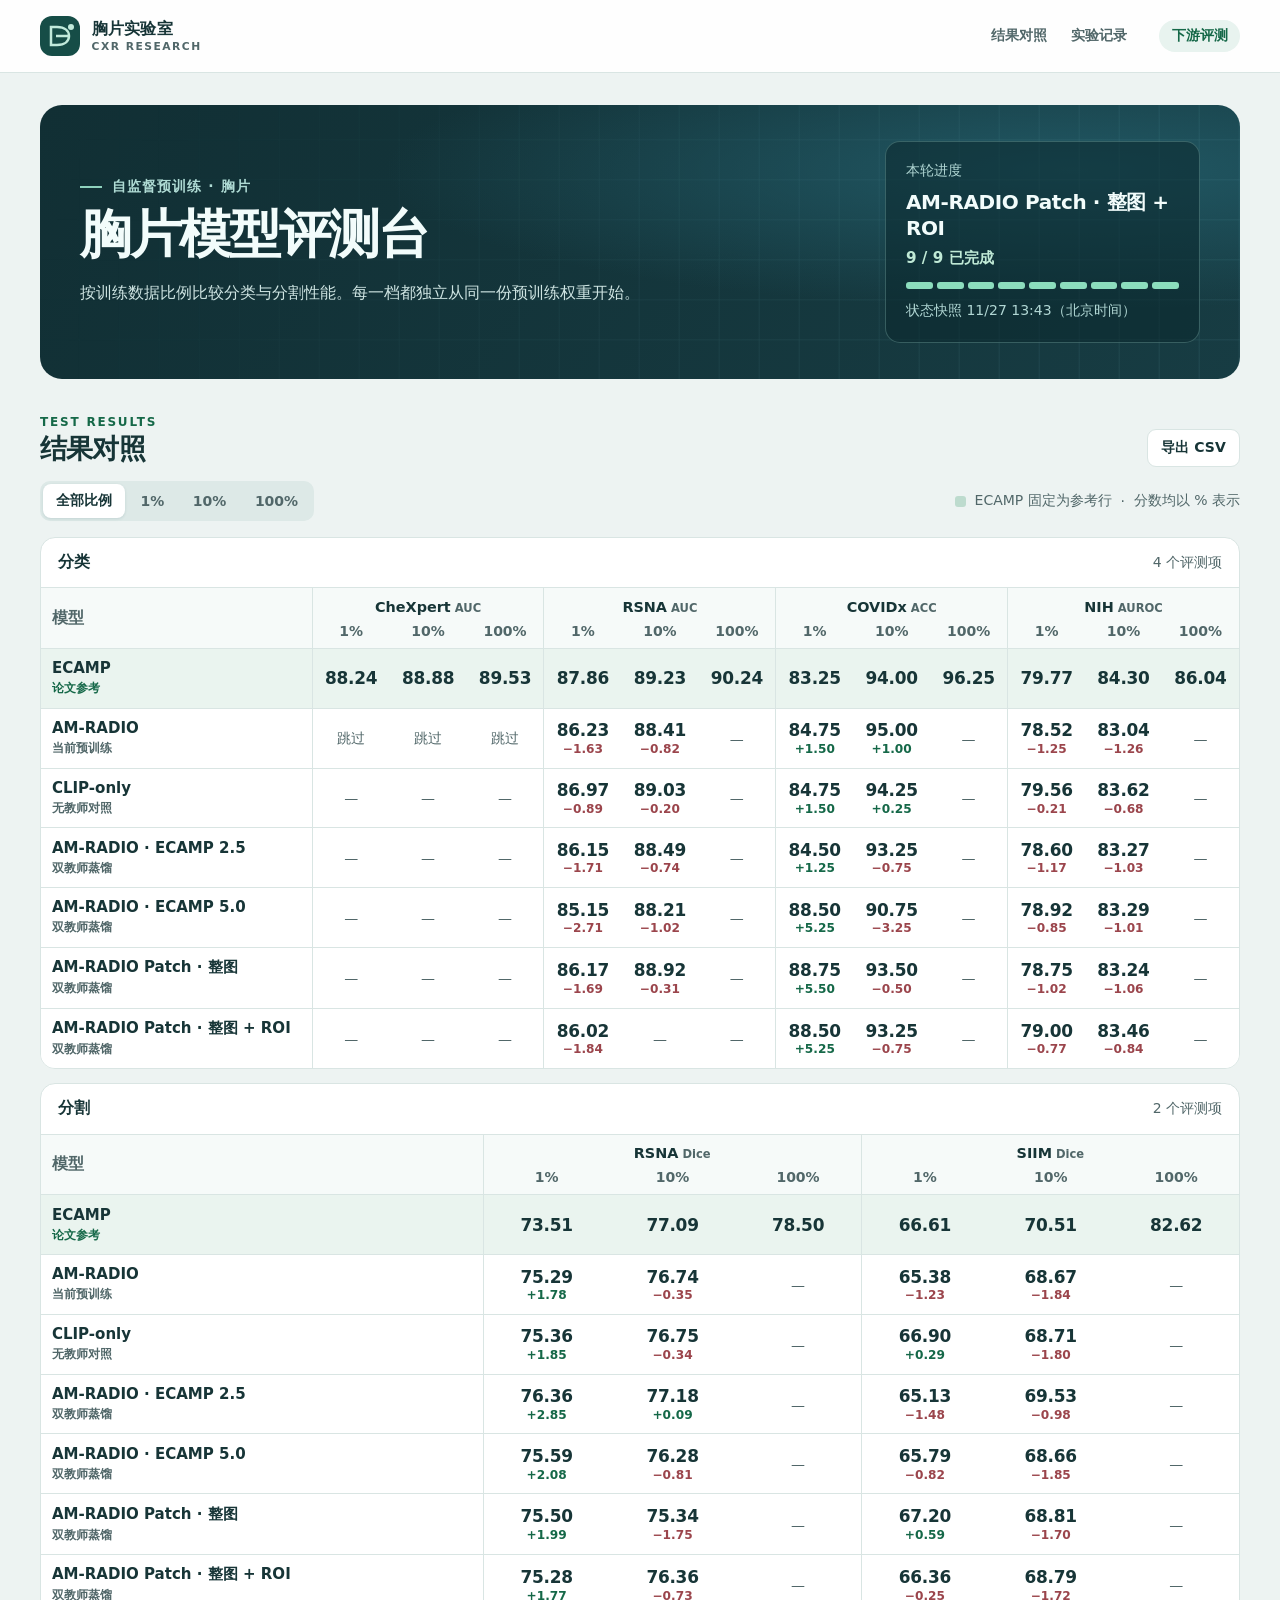
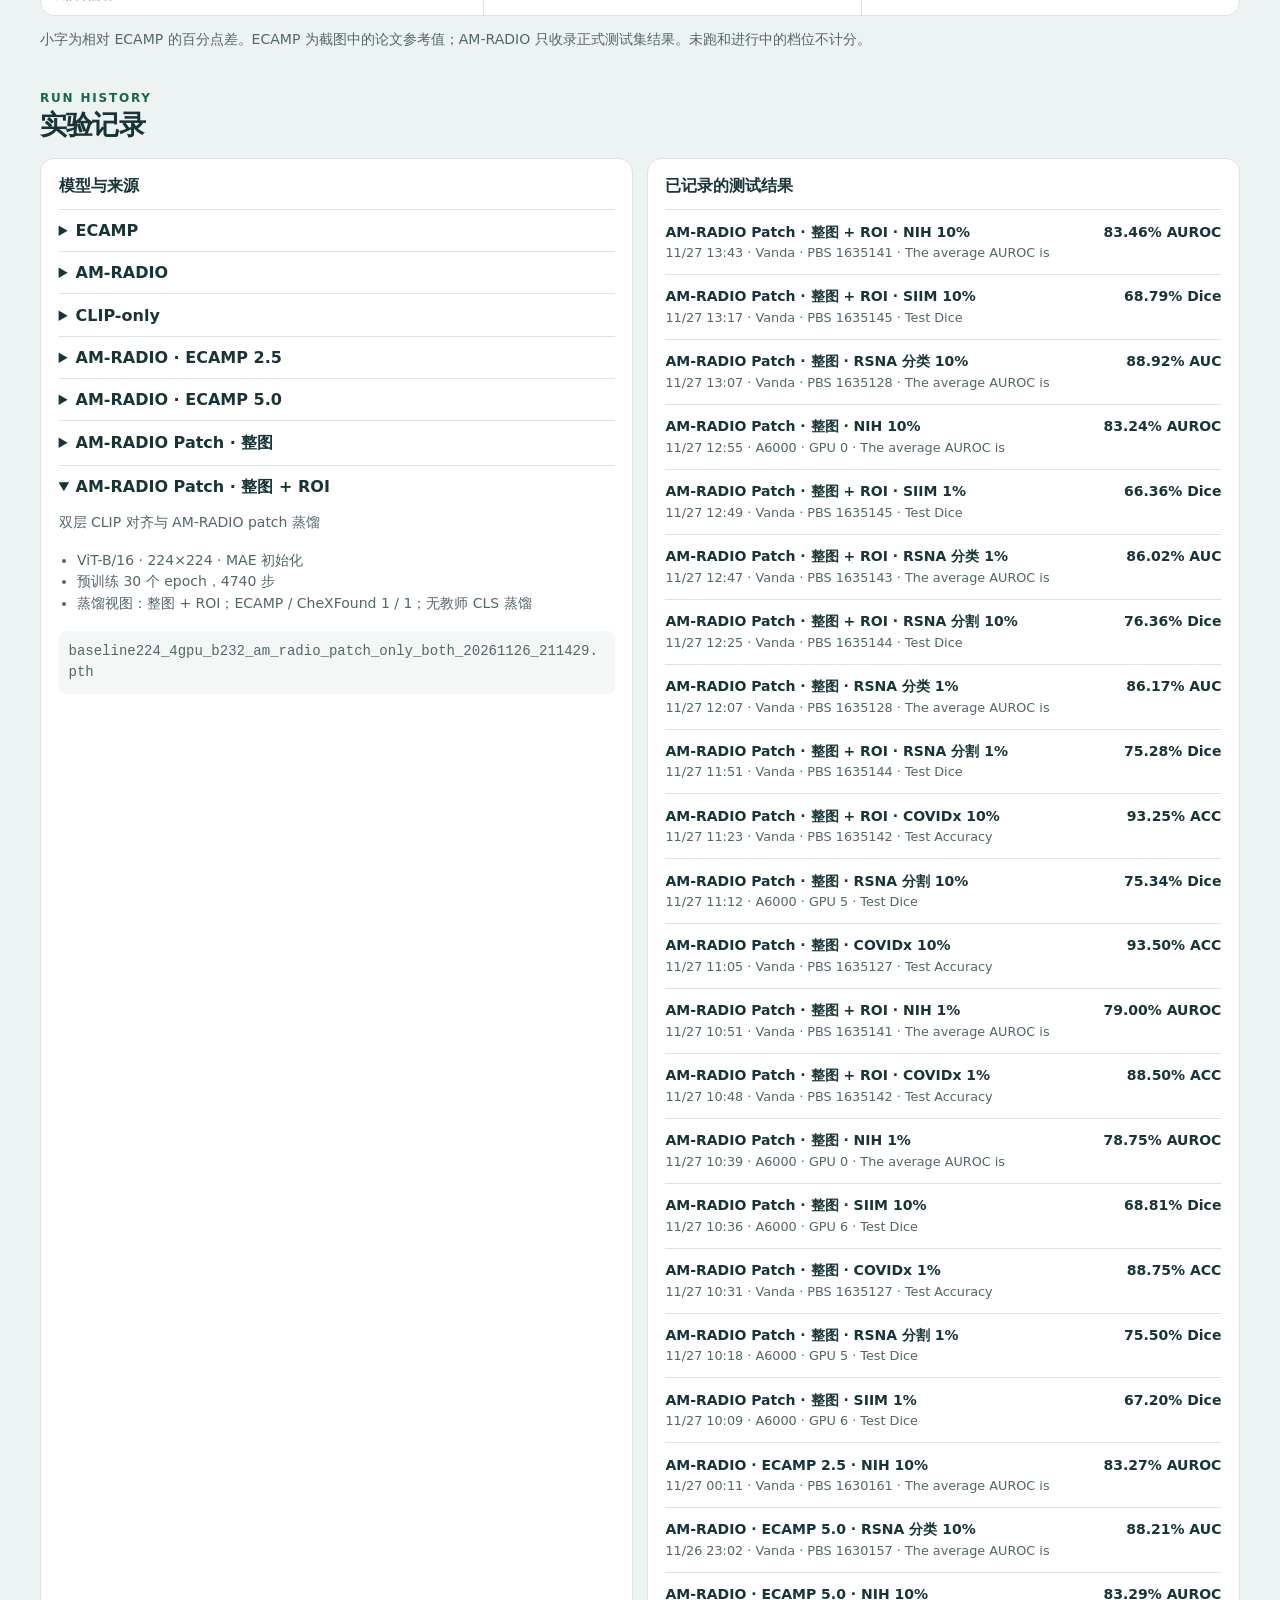
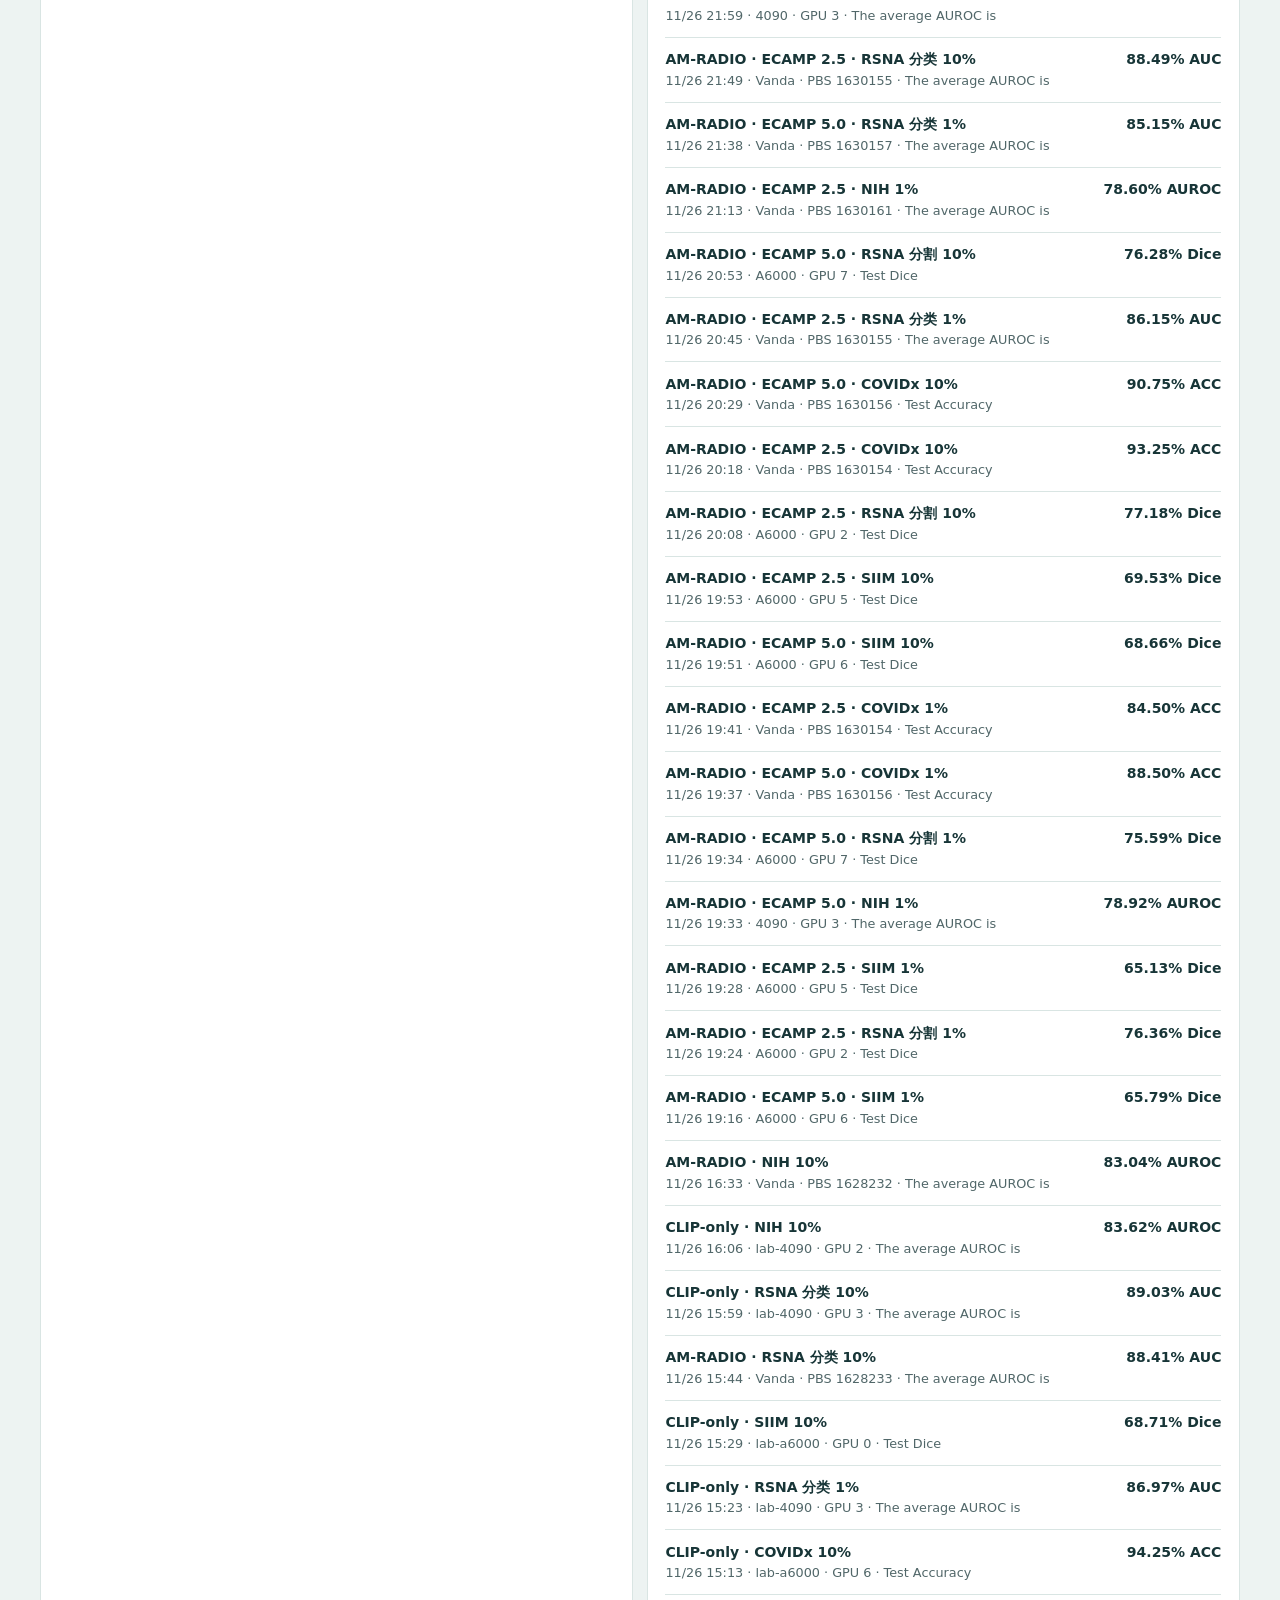
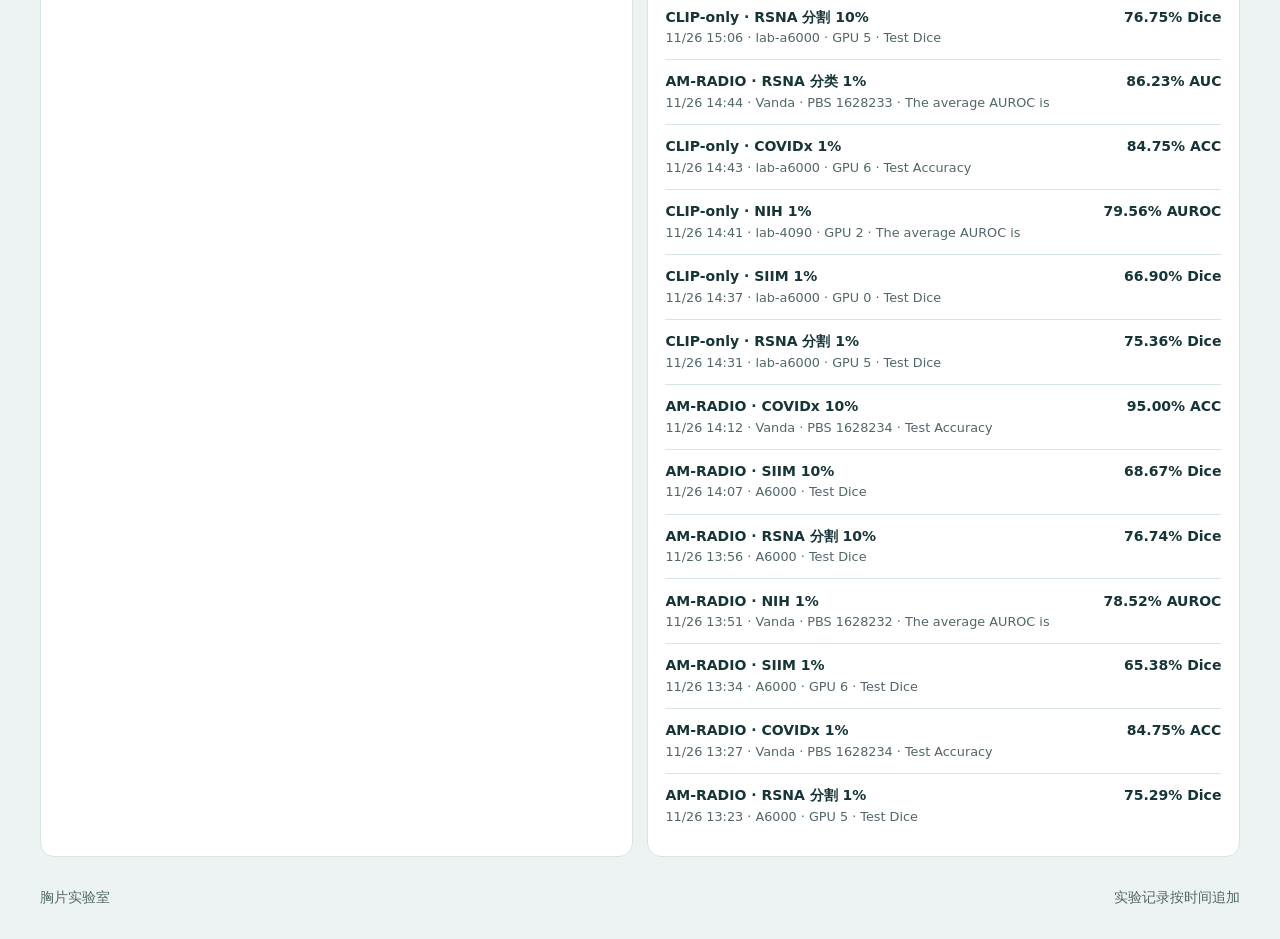
==== commit 8ff8ac59: "Append verified downstream benchmark results" ====
--- a/docs/index.html
+++ b/docs/index.html
@@ -174,7 +174,7 @@
     </section>
   </main>
   <footer class="shell site-foot"><span>胸片实验室</span><span>实验记录按时间追加</span></footer>
-  <script type="application/json" id="benchmark-data">[{"kind":"model","id":"ecamp","name":"ECAMP","label":"论文参考","reference":true,"description":"用户提供的 ECAMP 分类和分割对照表","details":["来源：用户提供的论文表格截图","按截图列出 1%、10% 和 100%，保留原指标口径"]},{"kind":"reference","model":"ecamp","scores":{"chexpert":[88.24,88.88,89.53],"rsna_cls":[87.86,89.23,90.24],"covidx":[83.25,94.0,96.25],"nih":[79.77,84.3,86.04],"rsna_seg":[73.51,77.09,78.5],"siim":[66.61,70.51,82.62]}},{"kind":"model","id":"am-radio","name":"AM-RADIO","label":"当前预训练","description":"双层 CLIP 对齐 · ECAMP 与 CheXFound 双教师蒸馏","details":["ViT-B/16 · 224×224 · MAE 初始化","预训练 30 个 epoch，4740 步","各比例独立加载同一份 AM-RADIO 预训练权重"],"checkpoint":"baseline224_4gpu_b232_am_radio_recompute_20261125_180947.pth"},{"kind":"eval","model":"am-radio","task":"nih","ratio":1,"status":"running","at":"2026-11-26T13:36:10+08:00","source":"Vanda · PBS 1628232"},{"kind":"eval","model":"am-radio","task":"nih","ratio":10,"status":"waiting","at":"2026-11-26T13:36:10+08:00","source":"Vanda · PBS 1628232"},{"kind":"eval","model":"am-radio","task":"rsna_cls","ratio":1,"status":"running","at":"2026-11-26T13:36:10+08:00","source":"Vanda · PBS 1628233"},{"kind":"eval","model":"am-radio","task":"rsna_cls","ratio":10,"status":"waiting","at":"2026-11-26T13:36:10+08:00","source":"Vanda · PBS 1628233"},{"kind":"eval","model":"am-radio","task":"covidx","ratio":1,"status":"done","score":84.75,"at":"2026-11-26T13:27:21+08:00","source":"Vanda · PBS 1628234 · Test Accuracy"},{"kind":"eval","model":"am-radio","task":"covidx","ratio":10,"status":"running","at":"2026-11-26T13:36:10+08:00","source":"Vanda · PBS 1628234"},{"kind":"eval","model":"am-radio","task":"rsna_seg","ratio":1,"status":"done","score":75.291,"at":"2026-11-26T13:23:55+08:00","source":"A6000 · GPU 5 · Test Dice"},{"kind":"eval","model":"am-radio","task":"rsna_seg","ratio":10,"status":"running","at":"2026-11-26T13:36:02+08:00","source":"A6000 · GPU 5"},{"kind":"eval","model":"am-radio","task":"siim","ratio":1,"status":"done","score":65.382,"at":"2026-11-26T13:34:59+08:00","source":"A6000 · GPU 6 · Test Dice"},{"kind":"eval","model":"am-radio","task":"siim","ratio":10,"status":"running","at":"2026-11-26T13:36:02+08:00","source":"A6000 · GPU 6"},{"kind":"eval","model":"am-radio","task":"rsna_seg","ratio":10,"status":"done","score":76.736,"at":"2026-11-26T13:56:18+08:00","source":"A6000 · Test Dice","run":"20261126_132359_027293_baseline224_4gpu_b232_am_radio_recompute_20261125_180947"},{"kind":"eval","model":"am-radio","task":"siim","ratio":10,"status":"done","score":68.671,"at":"2026-11-26T14:07:49+08:00","source":"A6000 · Test Dice","run":"20261126_133502_033445_baseline224_4gpu_b232_am_radio_recompute_20261125_180947"},{"kind":"eval","model":"am-radio","task":"nih","ratio":1,"status":"done","score":78.522,"at":"2026-11-26T13:51:23+08:00","source":"Vanda · PBS 1628232 · The average AUROC is","run":"20261126_125512_706777_baseline224_4gpu_b232_am_radio_recompute_20261125_180947"},{"kind":"eval","model":"am-radio","task":"rsna_cls","ratio":1,"status":"done","score":86.234,"at":"2026-11-26T14:44:53+08:00","source":"Vanda · PBS 1628233 · The average AUROC is","run":"20261126_125524_010493_baseline224_4gpu_b232_am_radio_recompute_20261125_180947"},{"kind":"eval","model":"am-radio","task":"covidx","ratio":10,"status":"done","score":95.0,"at":"2026-11-26T14:12:46+08:00","source":"Vanda · PBS 1628234 · Test Accuracy","run":"20261126_132730_162085_baseline224_4gpu_b232_am_radio_recompute_20261125_180947"},{"kind":"model","id":"clip-only-b232","name":"CLIP-only","label":"无教师对照","description":"整图与 ROI 的双层 CLIP 对齐，无教师蒸馏","details":["ViT-B/16 · 224×224 · MAE 初始化","预训练 30 个 epoch，4740 步"],"checkpoint":"baseline224_4gpu_b232_clip_only_20261125_234146.pth"},{"kind":"eval","model":"clip-only-b232","task":"nih","ratio":1,"status":"done","score":79.555,"at":"2026-11-26T14:41:42+08:00","source":"lab-4090 · GPU 2 · The average AUROC is","run":"20261126_140713_861401_baseline224_4gpu_b232_clip_only_20261125_234146"},{"kind":"eval","model":"clip-only-b232","task":"covidx","ratio":1,"status":"done","score":84.75,"at":"2026-11-26T14:43:10+08:00","source":"lab-a6000 · GPU 6 · Test Accuracy","run":"20261126_140934_438066_baseline224_4gpu_b232_clip_only_20261125_234146"},{"kind":"eval","model":"clip-only-b232","task":"rsna_seg","ratio":1,"status":"done","score":75.357,"at":"2026-11-26T14:31:07+08:00","source":"lab-a6000 · GPU 5 · Test Dice","run":"20261126_140720_927001_baseline224_4gpu_b232_clip_only_20261125_234146"},{"kind":"eval","model":"clip-only-b232","task":"rsna_seg","ratio":10,"status":"done","score":76.751,"at":"2026-11-26T15:06:47+08:00","source":"lab-a6000 · GPU 5 · Test Dice","run":"20261126_143110_733138_baseline224_4gpu_b232_clip_only_20261125_234146"},{"kind":"eval","model":"clip-only-b232","task":"siim","ratio":1,"status":"done","score":66.898,"at":"2026-11-26T14:37:39+08:00","source":"lab-a6000 · GPU 0 · Test Dice","run":"20261126_140724_269313_baseline224_4gpu_b232_clip_only_20261125_234146"},{"kind":"eval","model":"clip-only-b232","task":"rsna_cls","ratio":1,"status":"done","score":86.967,"at":"2026-11-26T15:23:00+08:00","source":"lab-4090 · GPU 3 · The average AUROC is","run":"20261126_140716_735300_baseline224_4gpu_b232_clip_only_20261125_234146"},{"kind":"eval","model":"clip-only-b232","task":"covidx","ratio":10,"status":"done","score":94.25,"at":"2026-11-26T15:13:05+08:00","source":"lab-a6000 · GPU 6 · Test Accuracy","run":"20261126_144312_961524_baseline224_4gpu_b232_clip_only_20261125_234146"},{"kind":"eval","model":"clip-only-b232","task":"siim","ratio":10,"status":"done","score":68.709,"at":"2026-11-26T15:29:14+08:00","source":"lab-a6000 · GPU 0 · Test Dice","run":"20261126_143742_066297_baseline224_4gpu_b232_clip_only_20261125_234146"},{"kind":"eval","model":"am-radio","task":"nih","ratio":10,"status":"done","score":83.037,"at":"2026-11-26T16:33:04+08:00","source":"Vanda · PBS 1628232 · The average AUROC is","run":"20261126_135129_051878_baseline224_4gpu_b232_am_radio_recompute_20261125_180947"},{"kind":"eval","model":"am-radio","task":"rsna_cls","ratio":10,"status":"done","score":88.411,"at":"2026-11-26T15:44:06+08:00","source":"Vanda · PBS 1628233 · The average AUROC is","run":"20261126_144459_154860_baseline224_4gpu_b232_am_radio_recompute_20261125_180947"},{"kind":"eval","model":"clip-only-b232","task":"nih","ratio":10,"status":"done","score":83.618,"at":"2026-11-26T16:06:17+08:00","source":"lab-4090 · GPU 2 · The average AUROC is","run":"20261126_144147_423337_baseline224_4gpu_b232_clip_only_20261125_234146"},{"kind":"eval","model":"clip-only-b232","task":"rsna_cls","ratio":10,"status":"done","score":89.034,"at":"2026-11-26T15:59:01+08:00","source":"lab-4090 · GPU 3 · The average AUROC is","run":"20261126_152303_296616_baseline224_4gpu_b232_clip_only_20261125_234146"},{"kind":"model","id":"am-radio-ecamp-2p5","name":"AM-RADIO · ECAMP 2.5","label":"双教师蒸馏","description":"整图与 ROI 的双层 CLIP 对齐，使用 ECAMP 和 CheXFound 双教师蒸馏","details":["ViT-B/16 · 224×224 · MAE 初始化","预训练 30 个 epoch，4740 步","ECAMP 权重 2.5，CheXFound 和 ROI 权重均为 1，PCGrad 关闭"],"checkpoint":"baseline224_4gpu_b232_am_radio_ecamp2p5_20261126_143501.pth"},{"kind":"eval","model":"am-radio-ecamp-2p5","task":"rsna_seg","ratio":1,"status":"done","score":76.363,"at":"2026-11-26T19:24:50+08:00","source":"A6000 · GPU 2 · Test Dice","run":"20261126_185528_342986_baseline224_4gpu_b232_am_radio_ecamp2p5_20261126_143501"},{"kind":"eval","model":"am-radio-ecamp-2p5","task":"rsna_seg","ratio":10,"status":"done","score":77.183,"at":"2026-11-26T20:08:09+08:00","source":"A6000 · GPU 2 · Test Dice","run":"20261126_192454_104328_baseline224_4gpu_b232_am_radio_ecamp2p5_20261126_143501"},{"kind":"eval","model":"am-radio-ecamp-2p5","task":"siim","ratio":1,"status":"done","score":65.13,"at":"2026-11-26T19:28:25+08:00","source":"A6000 · GPU 5 · Test Dice","run":"20261126_185523_547551_baseline224_4gpu_b232_am_radio_ecamp2p5_20261126_143501"},{"kind":"eval","model":"am-radio-ecamp-2p5","task":"siim","ratio":10,"status":"done","score":69.529,"at":"2026-11-26T19:53:56+08:00","source":"A6000 · GPU 5 · Test Dice","run":"20261126_192827_488879_baseline224_4gpu_b232_am_radio_ecamp2p5_20261126_143501"},{"kind":"eval","model":"am-radio-ecamp-2p5","task":"covidx","ratio":1,"status":"done","score":84.5,"at":"2026-11-26T19:41:38+08:00","source":"Vanda · PBS 1630154 · Test Accuracy","run":"20261126_185920_213405_baseline224_4gpu_b232_am_radio_ecamp2p5_20261126_143501"},{"kind":"model","id":"am-radio-ecamp-5","name":"AM-RADIO · ECAMP 5.0","label":"双教师蒸馏","description":"整图与 ROI 的双层 CLIP 对齐，使用 ECAMP 和 CheXFound 双教师蒸馏","details":["ViT-B/16 · 224×224 · MAE 初始化","预训练 30 个 epoch，4740 步","ECAMP 权重 5.0，CheXFound 和 ROI 权重均为 1，PCGrad 关闭"],"checkpoint":"baseline224_4gpu_b232_am_radio_ecamp5_20261126_143501.pth"},{"kind":"eval","model":"am-radio-ecamp-5","task":"nih","ratio":1,"status":"done","score":78.923,"at":"2026-11-26T19:33:44+08:00","source":"4090 · GPU 3 · The average AUROC is","run":"20261126_185644_142362_baseline224_4gpu_b232_am_radio_ecamp5_20261126_143501"},{"kind":"eval","model":"am-radio-ecamp-5","task":"rsna_seg","ratio":1,"status":"done","score":75.594,"at":"2026-11-26T19:34:43+08:00","source":"A6000 · GPU 7 · Test Dice","run":"20261126_185528_018071_baseline224_4gpu_b232_am_radio_ecamp5_20261126_143501"},{"kind":"eval","model":"am-radio-ecamp-5","task":"siim","ratio":1,"status":"done","score":65.793,"at":"2026-11-26T19:16:56+08:00","source":"A6000 · GPU 6 · Test Dice","run":"20261126_185523_496817_baseline224_4gpu_b232_am_radio_ecamp5_20261126_143501"},{"kind":"eval","model":"am-radio-ecamp-5","task":"siim","ratio":10,"status":"done","score":68.663,"at":"2026-11-26T19:51:23+08:00","source":"A6000 · GPU 6 · Test Dice","run":"20261126_191658_817369_baseline224_4gpu_b232_am_radio_ecamp5_20261126_143501"},{"kind":"eval","model":"am-radio-ecamp-5","task":"covidx","ratio":1,"status":"done","score":88.5,"at":"2026-11-26T19:37:12+08:00","source":"Vanda · PBS 1630156 · Test Accuracy","run":"20261126_185920_359998_baseline224_4gpu_b232_am_radio_ecamp5_20261126_143501"},{"kind":"eval","model":"am-radio-ecamp-2p5","task":"covidx","ratio":10,"status":"done","score":93.25,"at":"2026-11-26T20:18:30+08:00","source":"Vanda · PBS 1630154 · Test Accuracy","run":"20261126_194143_177547_baseline224_4gpu_b232_am_radio_ecamp2p5_20261126_143501"},{"kind":"eval","model":"am-radio-ecamp-2p5","task":"rsna_cls","ratio":1,"status":"done","score":86.153,"at":"2026-11-26T20:45:57+08:00","source":"Vanda · PBS 1630155 · The average AUROC is","run":"20261126_185920_357227_baseline224_4gpu_b232_am_radio_ecamp2p5_20261126_143501"},{"kind":"eval","model":"am-radio-ecamp-5","task":"rsna_seg","ratio":10,"status":"done","score":76.28,"at":"2026-11-26T20:53:20+08:00","source":"A6000 · GPU 7 · Test Dice","run":"20261126_193447_121449_baseline224_4gpu_b232_am_radio_ecamp5_20261126_143501"},{"kind":"eval","model":"am-radio-ecamp-5","task":"covidx","ratio":10,"status":"done","score":90.75,"at":"2026-11-26T20:29:30+08:00","source":"Vanda · PBS 1630156 · Test Accuracy","run":"20261126_193717_560633_baseline224_4gpu_b232_am_radio_ecamp5_20261126_143501"},{"kind":"model","id":"am-radio-patch-full","name":"AM-RADIO Patch · 整图","label":"双教师蒸馏","description":"双层 CLIP 对齐与 AM-RADIO patch 蒸馏","details":["ViT-B/16 · 224×224 · MAE 初始化","预训练 30 个 epoch，4740 步","蒸馏视图：整图；ECAMP / CheXFound 1 / 1；无教师 CLS 蒸馏"],"checkpoint":"baseline224_4gpu_b232_am_radio_patch_only_full_20261126_211429.pth"},{"kind":"eval","model":"am-radio-patch-full","task":"nih","ratio":1,"status":"done","score":78.747,"at":"2026-11-27T10:39:03+08:00","source":"A6000 · GPU 0 · The average AUROC is","run":"20261127_094526_174192_baseline224_4gpu_b232_am_radio_patch_only_full_20261126_211429"},{"kind":"eval","model":"am-radio-patch-full","task":"rsna_seg","ratio":1,"status":"done","score":75.501,"at":"2026-11-27T10:18:03+08:00","source":"A6000 · GPU 5 · Test Dice","run":"20261127_094511_675843_baseline224_4gpu_b232_am_radio_patch_only_full_20261126_211429"},{"kind":"eval","model":"am-radio-patch-full","task":"siim","ratio":1,"status":"done","score":67.198,"at":"2026-11-27T10:09:15+08:00","source":"A6000 · GPU 6 · Test Dice","run":"20261127_094507_029387_baseline224_4gpu_b232_am_radio_patch_only_full_20261126_211429"},{"kind":"eval","model":"am-radio-patch-full","task":"siim","ratio":10,"status":"done","score":68.805,"at":"2026-11-27T10:36:41+08:00","source":"A6000 · GPU 6 · Test Dice","run":"20261127_100917_715991_baseline224_4gpu_b232_am_radio_patch_only_full_20261126_211429"},{"kind":"eval","model":"am-radio-patch-full","task":"covidx","ratio":1,"status":"done","score":88.75,"at":"2026-11-27T10:31:31+08:00","source":"Vanda · PBS 1635127 · Test Accuracy","run":"20261127_095039_211464_baseline224_4gpu_b232_am_radio_patch_only_full_20261126_211429"},{"kind":"model","id":"am-radio-patch-both","name":"AM-RADIO Patch · 整图 + ROI","label":"双教师蒸馏","description":"双层 CLIP 对齐与 AM-RADIO patch 蒸馏","details":["ViT-B/16 · 224×224 · MAE 初始化","预训练 30 个 epoch，4740 步","蒸馏视图：整图 + ROI；ECAMP / CheXFound 1 / 1；无教师 CLS 蒸馏"],"checkpoint":"baseline224_4gpu_b232_am_radio_patch_only_both_20261126_211429.pth"},{"kind":"eval","model":"am-radio-patch-both","task":"covidx","ratio":1,"status":"done","score":88.5,"at":"2026-11-27T10:48:48+08:00","source":"Vanda · PBS 1635142 · Test Accuracy","run":"20261127_095431_111220_baseline224_4gpu_b232_am_radio_patch_only_both_20261126_211429"},{"kind":"eval","model":"am-radio-patch-both","task":"nih","ratio":1,"status":"done","score":78.998,"at":"2026-11-27T10:51:05+08:00","source":"Vanda · PBS 1635141 · The average AUROC is","run":"20261127_095426_942455_baseline224_4gpu_b232_am_radio_patch_only_both_20261126_211429"},{"kind":"eval","model":"am-radio-ecamp-2p5","task":"nih","ratio":1,"status":"done","score":78.596,"at":"2026-11-26T21:13:07+08:00","source":"Vanda · PBS 1630161 · The average AUROC is","run":"20261126_201842_254379_baseline224_4gpu_b232_am_radio_ecamp2p5_20261126_143501"},{"kind":"eval","model":"am-radio-ecamp-2p5","task":"nih","ratio":10,"status":"done","score":83.272,"at":"2026-11-27T00:11:56+08:00","source":"Vanda · PBS 1630161 · The average AUROC is","run":"20261126_211309_735174_baseline224_4gpu_b232_am_radio_ecamp2p5_20261126_143501"},{"kind":"eval","model":"am-radio-ecamp-2p5","task":"rsna_cls","ratio":10,"status":"done","score":88.487,"at":"2026-11-26T21:49:19+08:00","source":"Vanda · PBS 1630155 · The average AUROC is","run":"20261126_204559_142137_baseline224_4gpu_b232_am_radio_ecamp2p5_20261126_143501"},{"kind":"eval","model":"am-radio-ecamp-5","task":"nih","ratio":10,"status":"done","score":83.289,"at":"2026-11-26T21:59:20+08:00","source":"4090 · GPU 3 · The average AUROC is","run":"20261126_193349_376915_baseline224_4gpu_b232_am_radio_ecamp5_20261126_143501"},{"kind":"eval","model":"am-radio-ecamp-5","task":"rsna_cls","ratio":1,"status":"done","score":85.147,"at":"2026-11-26T21:38:47+08:00","source":"Vanda · PBS 1630157 · The average AUROC is","run":"20261126_185922_714165_baseline224_4gpu_b232_am_radio_ecamp5_20261126_143501"},{"kind":"eval","model":"am-radio-ecamp-5","task":"rsna_cls","ratio":10,"status":"done","score":88.21,"at":"2026-11-26T23:02:54+08:00","source":"Vanda · PBS 1630157 · The average AUROC is","run":"20261126_213900_085645_baseline224_4gpu_b232_am_radio_ecamp5_20261126_143501"},{"kind":"eval","model":"am-radio-patch-full","task":"rsna_seg","ratio":10,"status":"done","score":75.337,"at":"2026-11-27T11:12:41+08:00","source":"A6000 · GPU 5 · Test Dice","run":"20261127_101806_918701_baseline224_4gpu_b232_am_radio_patch_only_full_20261126_211429"},{"kind":"eval","model":"am-radio-patch-full","task":"covidx","ratio":10,"status":"done","score":93.5,"at":"2026-11-27T11:05:17+08:00","source":"Vanda · PBS 1635127 · Test Accuracy","run":"20261127_103139_362012_baseline224_4gpu_b232_am_radio_patch_only_full_20261126_211429"},{"kind":"eval","model":"am-radio-patch-both","task":"covidx","ratio":10,"status":"done","score":93.25,"at":"2026-11-27T11:23:10+08:00","source":"Vanda · PBS 1635142 · Test Accuracy","run":"20261127_104857_298281_baseline224_4gpu_b232_am_radio_patch_only_both_20261126_211429"},{"kind":"eval","model":"am-radio-patch-full","task":"rsna_cls","ratio":1,"status":"done","score":86.167,"at":"2026-11-27T12:07:46+08:00","source":"Vanda · PBS 1635128 · The average AUROC is","run":"20261127_095038_491407_baseline224_4gpu_b232_am_radio_patch_only_full_20261126_211429"},{"kind":"eval","model":"am-radio-patch-both","task":"rsna_seg","ratio":1,"status":"done","score":75.278,"at":"2026-11-27T11:51:19+08:00","source":"Vanda · PBS 1635144 · Test Dice","run":"20261127_112344_317155_baseline224_4gpu_b232_am_radio_patch_only_both_20261126_211429"}]</script>
+  <script type="application/json" id="benchmark-data">[{"kind":"model","id":"ecamp","name":"ECAMP","label":"论文参考","reference":true,"description":"用户提供的 ECAMP 分类和分割对照表","details":["来源：用户提供的论文表格截图","按截图列出 1%、10% 和 100%，保留原指标口径"]},{"kind":"reference","model":"ecamp","scores":{"chexpert":[88.24,88.88,89.53],"rsna_cls":[87.86,89.23,90.24],"covidx":[83.25,94.0,96.25],"nih":[79.77,84.3,86.04],"rsna_seg":[73.51,77.09,78.5],"siim":[66.61,70.51,82.62]}},{"kind":"model","id":"am-radio","name":"AM-RADIO","label":"当前预训练","description":"双层 CLIP 对齐 · ECAMP 与 CheXFound 双教师蒸馏","details":["ViT-B/16 · 224×224 · MAE 初始化","预训练 30 个 epoch，4740 步","各比例独立加载同一份 AM-RADIO 预训练权重"],"checkpoint":"baseline224_4gpu_b232_am_radio_recompute_20261125_180947.pth"},{"kind":"eval","model":"am-radio","task":"nih","ratio":1,"status":"running","at":"2026-11-26T13:36:10+08:00","source":"Vanda · PBS 1628232"},{"kind":"eval","model":"am-radio","task":"nih","ratio":10,"status":"waiting","at":"2026-11-26T13:36:10+08:00","source":"Vanda · PBS 1628232"},{"kind":"eval","model":"am-radio","task":"rsna_cls","ratio":1,"status":"running","at":"2026-11-26T13:36:10+08:00","source":"Vanda · PBS 1628233"},{"kind":"eval","model":"am-radio","task":"rsna_cls","ratio":10,"status":"waiting","at":"2026-11-26T13:36:10+08:00","source":"Vanda · PBS 1628233"},{"kind":"eval","model":"am-radio","task":"covidx","ratio":1,"status":"done","score":84.75,"at":"2026-11-26T13:27:21+08:00","source":"Vanda · PBS 1628234 · Test Accuracy"},{"kind":"eval","model":"am-radio","task":"covidx","ratio":10,"status":"running","at":"2026-11-26T13:36:10+08:00","source":"Vanda · PBS 1628234"},{"kind":"eval","model":"am-radio","task":"rsna_seg","ratio":1,"status":"done","score":75.291,"at":"2026-11-26T13:23:55+08:00","source":"A6000 · GPU 5 · Test Dice"},{"kind":"eval","model":"am-radio","task":"rsna_seg","ratio":10,"status":"running","at":"2026-11-26T13:36:02+08:00","source":"A6000 · GPU 5"},{"kind":"eval","model":"am-radio","task":"siim","ratio":1,"status":"done","score":65.382,"at":"2026-11-26T13:34:59+08:00","source":"A6000 · GPU 6 · Test Dice"},{"kind":"eval","model":"am-radio","task":"siim","ratio":10,"status":"running","at":"2026-11-26T13:36:02+08:00","source":"A6000 · GPU 6"},{"kind":"eval","model":"am-radio","task":"rsna_seg","ratio":10,"status":"done","score":76.736,"at":"2026-11-26T13:56:18+08:00","source":"A6000 · Test Dice","run":"20261126_132359_027293_baseline224_4gpu_b232_am_radio_recompute_20261125_180947"},{"kind":"eval","model":"am-radio","task":"siim","ratio":10,"status":"done","score":68.671,"at":"2026-11-26T14:07:49+08:00","source":"A6000 · Test Dice","run":"20261126_133502_033445_baseline224_4gpu_b232_am_radio_recompute_20261125_180947"},{"kind":"eval","model":"am-radio","task":"nih","ratio":1,"status":"done","score":78.522,"at":"2026-11-26T13:51:23+08:00","source":"Vanda · PBS 1628232 · The average AUROC is","run":"20261126_125512_706777_baseline224_4gpu_b232_am_radio_recompute_20261125_180947"},{"kind":"eval","model":"am-radio","task":"rsna_cls","ratio":1,"status":"done","score":86.234,"at":"2026-11-26T14:44:53+08:00","source":"Vanda · PBS 1628233 · The average AUROC is","run":"20261126_125524_010493_baseline224_4gpu_b232_am_radio_recompute_20261125_180947"},{"kind":"eval","model":"am-radio","task":"covidx","ratio":10,"status":"done","score":95.0,"at":"2026-11-26T14:12:46+08:00","source":"Vanda · PBS 1628234 · Test Accuracy","run":"20261126_132730_162085_baseline224_4gpu_b232_am_radio_recompute_20261125_180947"},{"kind":"model","id":"clip-only-b232","name":"CLIP-only","label":"无教师对照","description":"整图与 ROI 的双层 CLIP 对齐，无教师蒸馏","details":["ViT-B/16 · 224×224 · MAE 初始化","预训练 30 个 epoch，4740 步"],"checkpoint":"baseline224_4gpu_b232_clip_only_20261125_234146.pth"},{"kind":"eval","model":"clip-only-b232","task":"nih","ratio":1,"status":"done","score":79.555,"at":"2026-11-26T14:41:42+08:00","source":"lab-4090 · GPU 2 · The average AUROC is","run":"20261126_140713_861401_baseline224_4gpu_b232_clip_only_20261125_234146"},{"kind":"eval","model":"clip-only-b232","task":"covidx","ratio":1,"status":"done","score":84.75,"at":"2026-11-26T14:43:10+08:00","source":"lab-a6000 · GPU 6 · Test Accuracy","run":"20261126_140934_438066_baseline224_4gpu_b232_clip_only_20261125_234146"},{"kind":"eval","model":"clip-only-b232","task":"rsna_seg","ratio":1,"status":"done","score":75.357,"at":"2026-11-26T14:31:07+08:00","source":"lab-a6000 · GPU 5 · Test Dice","run":"20261126_140720_927001_baseline224_4gpu_b232_clip_only_20261125_234146"},{"kind":"eval","model":"clip-only-b232","task":"rsna_seg","ratio":10,"status":"done","score":76.751,"at":"2026-11-26T15:06:47+08:00","source":"lab-a6000 · GPU 5 · Test Dice","run":"20261126_143110_733138_baseline224_4gpu_b232_clip_only_20261125_234146"},{"kind":"eval","model":"clip-only-b232","task":"siim","ratio":1,"status":"done","score":66.898,"at":"2026-11-26T14:37:39+08:00","source":"lab-a6000 · GPU 0 · Test Dice","run":"20261126_140724_269313_baseline224_4gpu_b232_clip_only_20261125_234146"},{"kind":"eval","model":"clip-only-b232","task":"rsna_cls","ratio":1,"status":"done","score":86.967,"at":"2026-11-26T15:23:00+08:00","source":"lab-4090 · GPU 3 · The average AUROC is","run":"20261126_140716_735300_baseline224_4gpu_b232_clip_only_20261125_234146"},{"kind":"eval","model":"clip-only-b232","task":"covidx","ratio":10,"status":"done","score":94.25,"at":"2026-11-26T15:13:05+08:00","source":"lab-a6000 · GPU 6 · Test Accuracy","run":"20261126_144312_961524_baseline224_4gpu_b232_clip_only_20261125_234146"},{"kind":"eval","model":"clip-only-b232","task":"siim","ratio":10,"status":"done","score":68.709,"at":"2026-11-26T15:29:14+08:00","source":"lab-a6000 · GPU 0 · Test Dice","run":"20261126_143742_066297_baseline224_4gpu_b232_clip_only_20261125_234146"},{"kind":"eval","model":"am-radio","task":"nih","ratio":10,"status":"done","score":83.037,"at":"2026-11-26T16:33:04+08:00","source":"Vanda · PBS 1628232 · The average AUROC is","run":"20261126_135129_051878_baseline224_4gpu_b232_am_radio_recompute_20261125_180947"},{"kind":"eval","model":"am-radio","task":"rsna_cls","ratio":10,"status":"done","score":88.411,"at":"2026-11-26T15:44:06+08:00","source":"Vanda · PBS 1628233 · The average AUROC is","run":"20261126_144459_154860_baseline224_4gpu_b232_am_radio_recompute_20261125_180947"},{"kind":"eval","model":"clip-only-b232","task":"nih","ratio":10,"status":"done","score":83.618,"at":"2026-11-26T16:06:17+08:00","source":"lab-4090 · GPU 2 · The average AUROC is","run":"20261126_144147_423337_baseline224_4gpu_b232_clip_only_20261125_234146"},{"kind":"eval","model":"clip-only-b232","task":"rsna_cls","ratio":10,"status":"done","score":89.034,"at":"2026-11-26T15:59:01+08:00","source":"lab-4090 · GPU 3 · The average AUROC is","run":"20261126_152303_296616_baseline224_4gpu_b232_clip_only_20261125_234146"},{"kind":"model","id":"am-radio-ecamp-2p5","name":"AM-RADIO · ECAMP 2.5","label":"双教师蒸馏","description":"整图与 ROI 的双层 CLIP 对齐，使用 ECAMP 和 CheXFound 双教师蒸馏","details":["ViT-B/16 · 224×224 · MAE 初始化","预训练 30 个 epoch，4740 步","ECAMP 权重 2.5，CheXFound 和 ROI 权重均为 1，PCGrad 关闭"],"checkpoint":"baseline224_4gpu_b232_am_radio_ecamp2p5_20261126_143501.pth"},{"kind":"eval","model":"am-radio-ecamp-2p5","task":"rsna_seg","ratio":1,"status":"done","score":76.363,"at":"2026-11-26T19:24:50+08:00","source":"A6000 · GPU 2 · Test Dice","run":"20261126_185528_342986_baseline224_4gpu_b232_am_radio_ecamp2p5_20261126_143501"},{"kind":"eval","model":"am-radio-ecamp-2p5","task":"rsna_seg","ratio":10,"status":"done","score":77.183,"at":"2026-11-26T20:08:09+08:00","source":"A6000 · GPU 2 · Test Dice","run":"20261126_192454_104328_baseline224_4gpu_b232_am_radio_ecamp2p5_20261126_143501"},{"kind":"eval","model":"am-radio-ecamp-2p5","task":"siim","ratio":1,"status":"done","score":65.13,"at":"2026-11-26T19:28:25+08:00","source":"A6000 · GPU 5 · Test Dice","run":"20261126_185523_547551_baseline224_4gpu_b232_am_radio_ecamp2p5_20261126_143501"},{"kind":"eval","model":"am-radio-ecamp-2p5","task":"siim","ratio":10,"status":"done","score":69.529,"at":"2026-11-26T19:53:56+08:00","source":"A6000 · GPU 5 · Test Dice","run":"20261126_192827_488879_baseline224_4gpu_b232_am_radio_ecamp2p5_20261126_143501"},{"kind":"eval","model":"am-radio-ecamp-2p5","task":"covidx","ratio":1,"status":"done","score":84.5,"at":"2026-11-26T19:41:38+08:00","source":"Vanda · PBS 1630154 · Test Accuracy","run":"20261126_185920_213405_baseline224_4gpu_b232_am_radio_ecamp2p5_20261126_143501"},{"kind":"model","id":"am-radio-ecamp-5","name":"AM-RADIO · ECAMP 5.0","label":"双教师蒸馏","description":"整图与 ROI 的双层 CLIP 对齐，使用 ECAMP 和 CheXFound 双教师蒸馏","details":["ViT-B/16 · 224×224 · MAE 初始化","预训练 30 个 epoch，4740 步","ECAMP 权重 5.0，CheXFound 和 ROI 权重均为 1，PCGrad 关闭"],"checkpoint":"baseline224_4gpu_b232_am_radio_ecamp5_20261126_143501.pth"},{"kind":"eval","model":"am-radio-ecamp-5","task":"nih","ratio":1,"status":"done","score":78.923,"at":"2026-11-26T19:33:44+08:00","source":"4090 · GPU 3 · The average AUROC is","run":"20261126_185644_142362_baseline224_4gpu_b232_am_radio_ecamp5_20261126_143501"},{"kind":"eval","model":"am-radio-ecamp-5","task":"rsna_seg","ratio":1,"status":"done","score":75.594,"at":"2026-11-26T19:34:43+08:00","source":"A6000 · GPU 7 · Test Dice","run":"20261126_185528_018071_baseline224_4gpu_b232_am_radio_ecamp5_20261126_143501"},{"kind":"eval","model":"am-radio-ecamp-5","task":"siim","ratio":1,"status":"done","score":65.793,"at":"2026-11-26T19:16:56+08:00","source":"A6000 · GPU 6 · Test Dice","run":"20261126_185523_496817_baseline224_4gpu_b232_am_radio_ecamp5_20261126_143501"},{"kind":"eval","model":"am-radio-ecamp-5","task":"siim","ratio":10,"status":"done","score":68.663,"at":"2026-11-26T19:51:23+08:00","source":"A6000 · GPU 6 · Test Dice","run":"20261126_191658_817369_baseline224_4gpu_b232_am_radio_ecamp5_20261126_143501"},{"kind":"eval","model":"am-radio-ecamp-5","task":"covidx","ratio":1,"status":"done","score":88.5,"at":"2026-11-26T19:37:12+08:00","source":"Vanda · PBS 1630156 · Test Accuracy","run":"20261126_185920_359998_baseline224_4gpu_b232_am_radio_ecamp5_20261126_143501"},{"kind":"eval","model":"am-radio-ecamp-2p5","task":"covidx","ratio":10,"status":"done","score":93.25,"at":"2026-11-26T20:18:30+08:00","source":"Vanda · PBS 1630154 · Test Accuracy","run":"20261126_194143_177547_baseline224_4gpu_b232_am_radio_ecamp2p5_20261126_143501"},{"kind":"eval","model":"am-radio-ecamp-2p5","task":"rsna_cls","ratio":1,"status":"done","score":86.153,"at":"2026-11-26T20:45:57+08:00","source":"Vanda · PBS 1630155 · The average AUROC is","run":"20261126_185920_357227_baseline224_4gpu_b232_am_radio_ecamp2p5_20261126_143501"},{"kind":"eval","model":"am-radio-ecamp-5","task":"rsna_seg","ratio":10,"status":"done","score":76.28,"at":"2026-11-26T20:53:20+08:00","source":"A6000 · GPU 7 · Test Dice","run":"20261126_193447_121449_baseline224_4gpu_b232_am_radio_ecamp5_20261126_143501"},{"kind":"eval","model":"am-radio-ecamp-5","task":"covidx","ratio":10,"status":"done","score":90.75,"at":"2026-11-26T20:29:30+08:00","source":"Vanda · PBS 1630156 · Test Accuracy","run":"20261126_193717_560633_baseline224_4gpu_b232_am_radio_ecamp5_20261126_143501"},{"kind":"model","id":"am-radio-patch-full","name":"AM-RADIO Patch · 整图","label":"双教师蒸馏","description":"双层 CLIP 对齐与 AM-RADIO patch 蒸馏","details":["ViT-B/16 · 224×224 · MAE 初始化","预训练 30 个 epoch，4740 步","蒸馏视图：整图；ECAMP / CheXFound 1 / 1；无教师 CLS 蒸馏"],"checkpoint":"baseline224_4gpu_b232_am_radio_patch_only_full_20261126_211429.pth"},{"kind":"eval","model":"am-radio-patch-full","task":"nih","ratio":1,"status":"done","score":78.747,"at":"2026-11-27T10:39:03+08:00","source":"A6000 · GPU 0 · The average AUROC is","run":"20261127_094526_174192_baseline224_4gpu_b232_am_radio_patch_only_full_20261126_211429"},{"kind":"eval","model":"am-radio-patch-full","task":"rsna_seg","ratio":1,"status":"done","score":75.501,"at":"2026-11-27T10:18:03+08:00","source":"A6000 · GPU 5 · Test Dice","run":"20261127_094511_675843_baseline224_4gpu_b232_am_radio_patch_only_full_20261126_211429"},{"kind":"eval","model":"am-radio-patch-full","task":"siim","ratio":1,"status":"done","score":67.198,"at":"2026-11-27T10:09:15+08:00","source":"A6000 · GPU 6 · Test Dice","run":"20261127_094507_029387_baseline224_4gpu_b232_am_radio_patch_only_full_20261126_211429"},{"kind":"eval","model":"am-radio-patch-full","task":"siim","ratio":10,"status":"done","score":68.805,"at":"2026-11-27T10:36:41+08:00","source":"A6000 · GPU 6 · Test Dice","run":"20261127_100917_715991_baseline224_4gpu_b232_am_radio_patch_only_full_20261126_211429"},{"kind":"eval","model":"am-radio-patch-full","task":"covidx","ratio":1,"status":"done","score":88.75,"at":"2026-11-27T10:31:31+08:00","source":"Vanda · PBS 1635127 · Test Accuracy","run":"20261127_095039_211464_baseline224_4gpu_b232_am_radio_patch_only_full_20261126_211429"},{"kind":"model","id":"am-radio-patch-both","name":"AM-RADIO Patch · 整图 + ROI","label":"双教师蒸馏","description":"双层 CLIP 对齐与 AM-RADIO patch 蒸馏","details":["ViT-B/16 · 224×224 · MAE 初始化","预训练 30 个 epoch，4740 步","蒸馏视图：整图 + ROI；ECAMP / CheXFound 1 / 1；无教师 CLS 蒸馏"],"checkpoint":"baseline224_4gpu_b232_am_radio_patch_only_both_20261126_211429.pth"},{"kind":"eval","model":"am-radio-patch-both","task":"covidx","ratio":1,"status":"done","score":88.5,"at":"2026-11-27T10:48:48+08:00","source":"Vanda · PBS 1635142 · Test Accuracy","run":"20261127_095431_111220_baseline224_4gpu_b232_am_radio_patch_only_both_20261126_211429"},{"kind":"eval","model":"am-radio-patch-both","task":"nih","ratio":1,"status":"done","score":78.998,"at":"2026-11-27T10:51:05+08:00","source":"Vanda · PBS 1635141 · The average AUROC is","run":"20261127_095426_942455_baseline224_4gpu_b232_am_radio_patch_only_both_20261126_211429"},{"kind":"eval","model":"am-radio-ecamp-2p5","task":"nih","ratio":1,"status":"done","score":78.596,"at":"2026-11-26T21:13:07+08:00","source":"Vanda · PBS 1630161 · The average AUROC is","run":"20261126_201842_254379_baseline224_4gpu_b232_am_radio_ecamp2p5_20261126_143501"},{"kind":"eval","model":"am-radio-ecamp-2p5","task":"nih","ratio":10,"status":"done","score":83.272,"at":"2026-11-27T00:11:56+08:00","source":"Vanda · PBS 1630161 · The average AUROC is","run":"20261126_211309_735174_baseline224_4gpu_b232_am_radio_ecamp2p5_20261126_143501"},{"kind":"eval","model":"am-radio-ecamp-2p5","task":"rsna_cls","ratio":10,"status":"done","score":88.487,"at":"2026-11-26T21:49:19+08:00","source":"Vanda · PBS 1630155 · The average AUROC is","run":"20261126_204559_142137_baseline224_4gpu_b232_am_radio_ecamp2p5_20261126_143501"},{"kind":"eval","model":"am-radio-ecamp-5","task":"nih","ratio":10,"status":"done","score":83.289,"at":"2026-11-26T21:59:20+08:00","source":"4090 · GPU 3 · The average AUROC is","run":"20261126_193349_376915_baseline224_4gpu_b232_am_radio_ecamp5_20261126_143501"},{"kind":"eval","model":"am-radio-ecamp-5","task":"rsna_cls","ratio":1,"status":"done","score":85.147,"at":"2026-11-26T21:38:47+08:00","source":"Vanda · PBS 1630157 · The average AUROC is","run":"20261126_185922_714165_baseline224_4gpu_b232_am_radio_ecamp5_20261126_143501"},{"kind":"eval","model":"am-radio-ecamp-5","task":"rsna_cls","ratio":10,"status":"done","score":88.21,"at":"2026-11-26T23:02:54+08:00","source":"Vanda · PBS 1630157 · The average AUROC is","run":"20261126_213900_085645_baseline224_4gpu_b232_am_radio_ecamp5_20261126_143501"},{"kind":"eval","model":"am-radio-patch-full","task":"rsna_seg","ratio":10,"status":"done","score":75.337,"at":"2026-11-27T11:12:41+08:00","source":"A6000 · GPU 5 · Test Dice","run":"20261127_101806_918701_baseline224_4gpu_b232_am_radio_patch_only_full_20261126_211429"},{"kind":"eval","model":"am-radio-patch-full","task":"covidx","ratio":10,"status":"done","score":93.5,"at":"2026-11-27T11:05:17+08:00","source":"Vanda · PBS 1635127 · Test Accuracy","run":"20261127_103139_362012_baseline224_4gpu_b232_am_radio_patch_only_full_20261126_211429"},{"kind":"eval","model":"am-radio-patch-both","task":"covidx","ratio":10,"status":"done","score":93.25,"at":"2026-11-27T11:23:10+08:00","source":"Vanda · PBS 1635142 · Test Accuracy","run":"20261127_104857_298281_baseline224_4gpu_b232_am_radio_patch_only_both_20261126_211429"},{"kind":"eval","model":"am-radio-patch-full","task":"rsna_cls","ratio":1,"status":"done","score":86.167,"at":"2026-11-27T12:07:46+08:00","source":"Vanda · PBS 1635128 · The average AUROC is","run":"20261127_095038_491407_baseline224_4gpu_b232_am_radio_patch_only_full_20261126_211429"},{"kind":"eval","model":"am-radio-patch-both","task":"rsna_seg","ratio":1,"status":"done","score":75.278,"at":"2026-11-27T11:51:19+08:00","source":"Vanda · PBS 1635144 · Test Dice","run":"20261127_112344_317155_baseline224_4gpu_b232_am_radio_patch_only_both_20261126_211429"},{"kind":"eval","model":"am-radio-patch-full","task":"nih","ratio":10,"status":"done","score":83.236,"at":"2026-11-27T12:55:59+08:00","source":"A6000 · GPU 0 · The average AUROC is","run":"20261127_103908_861250_baseline224_4gpu_b232_am_radio_patch_only_full_20261126_211429"},{"kind":"eval","model":"am-radio-patch-full","task":"rsna_cls","ratio":10,"status":"done","score":88.916,"at":"2026-11-27T13:07:35+08:00","source":"Vanda · PBS 1635128 · The average AUROC is","run":"20261127_120748_973235_baseline224_4gpu_b232_am_radio_patch_only_full_20261126_211429"},{"kind":"eval","model":"am-radio-patch-both","task":"nih","ratio":10,"status":"done","score":83.464,"at":"2026-11-27T13:43:58+08:00","source":"Vanda · PBS 1635141 · The average AUROC is","run":"20261127_105117_246621_baseline224_4gpu_b232_am_radio_patch_only_both_20261126_211429"},{"kind":"eval","model":"am-radio-patch-both","task":"rsna_cls","ratio":1,"status":"done","score":86.024,"at":"2026-11-27T12:47:45+08:00","source":"Vanda · PBS 1635143 · The average AUROC is","run":"20261127_110544_646950_baseline224_4gpu_b232_am_radio_patch_only_both_20261126_211429"},{"kind":"eval","model":"am-radio-patch-both","task":"rsna_seg","ratio":10,"status":"done","score":76.361,"at":"2026-11-27T12:25:51+08:00","source":"Vanda · PBS 1635144 · Test Dice","run":"20261127_115127_873274_baseline224_4gpu_b232_am_radio_patch_only_both_20261126_211429"},{"kind":"eval","model":"am-radio-patch-both","task":"siim","ratio":1,"status":"done","score":66.363,"at":"2026-11-27T12:49:06+08:00","source":"Vanda · PBS 1635145 · Test Dice","run":"20261127_122609_639166_baseline224_4gpu_b232_am_radio_patch_only_both_20261126_211429"},{"kind":"eval","model":"am-radio-patch-both","task":"siim","ratio":10,"status":"done","score":68.792,"at":"2026-11-27T13:17:26+08:00","source":"Vanda · PBS 1635145 · Test Dice","run":"20261127_124908_956653_baseline224_4gpu_b232_am_radio_patch_only_both_20261126_211429"}]</script>
   <script>(() => {
   "use strict";
   const data = JSON.parse(document.getElementById("benchmark-data").textContent);
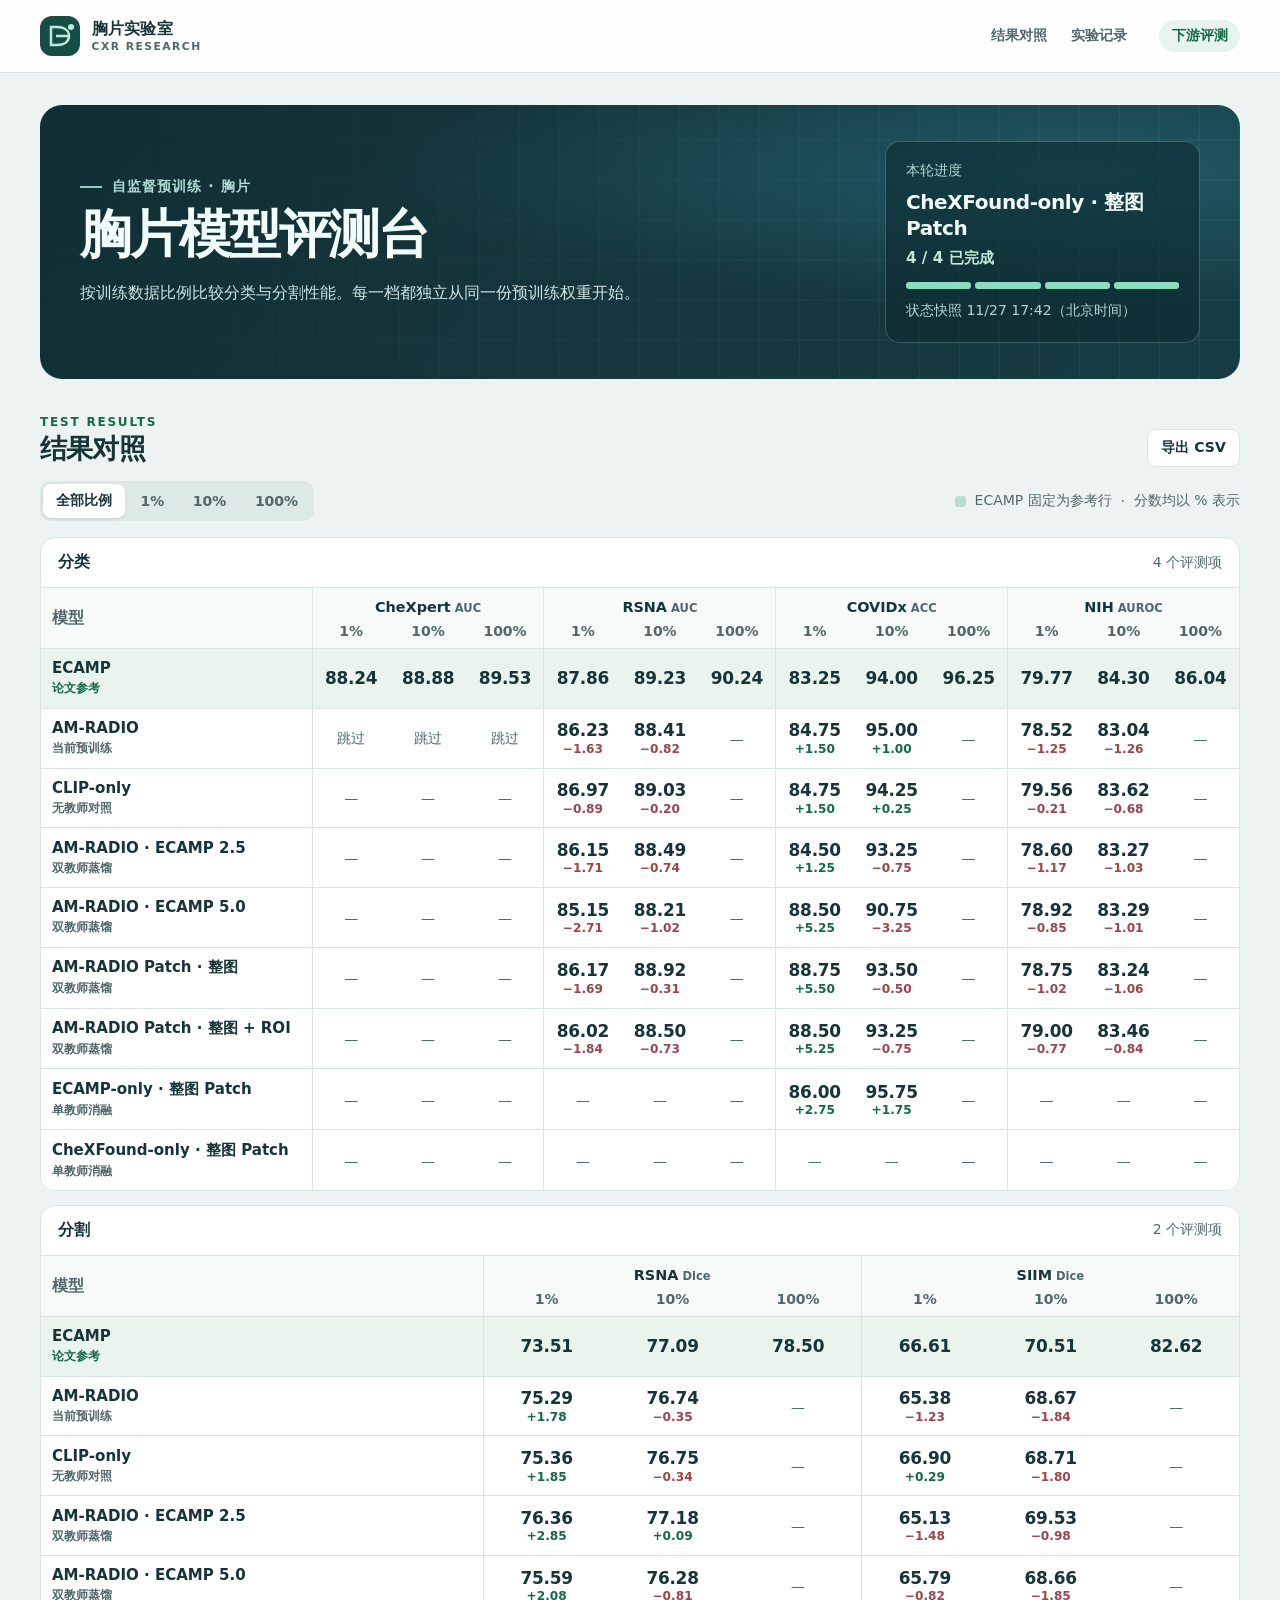
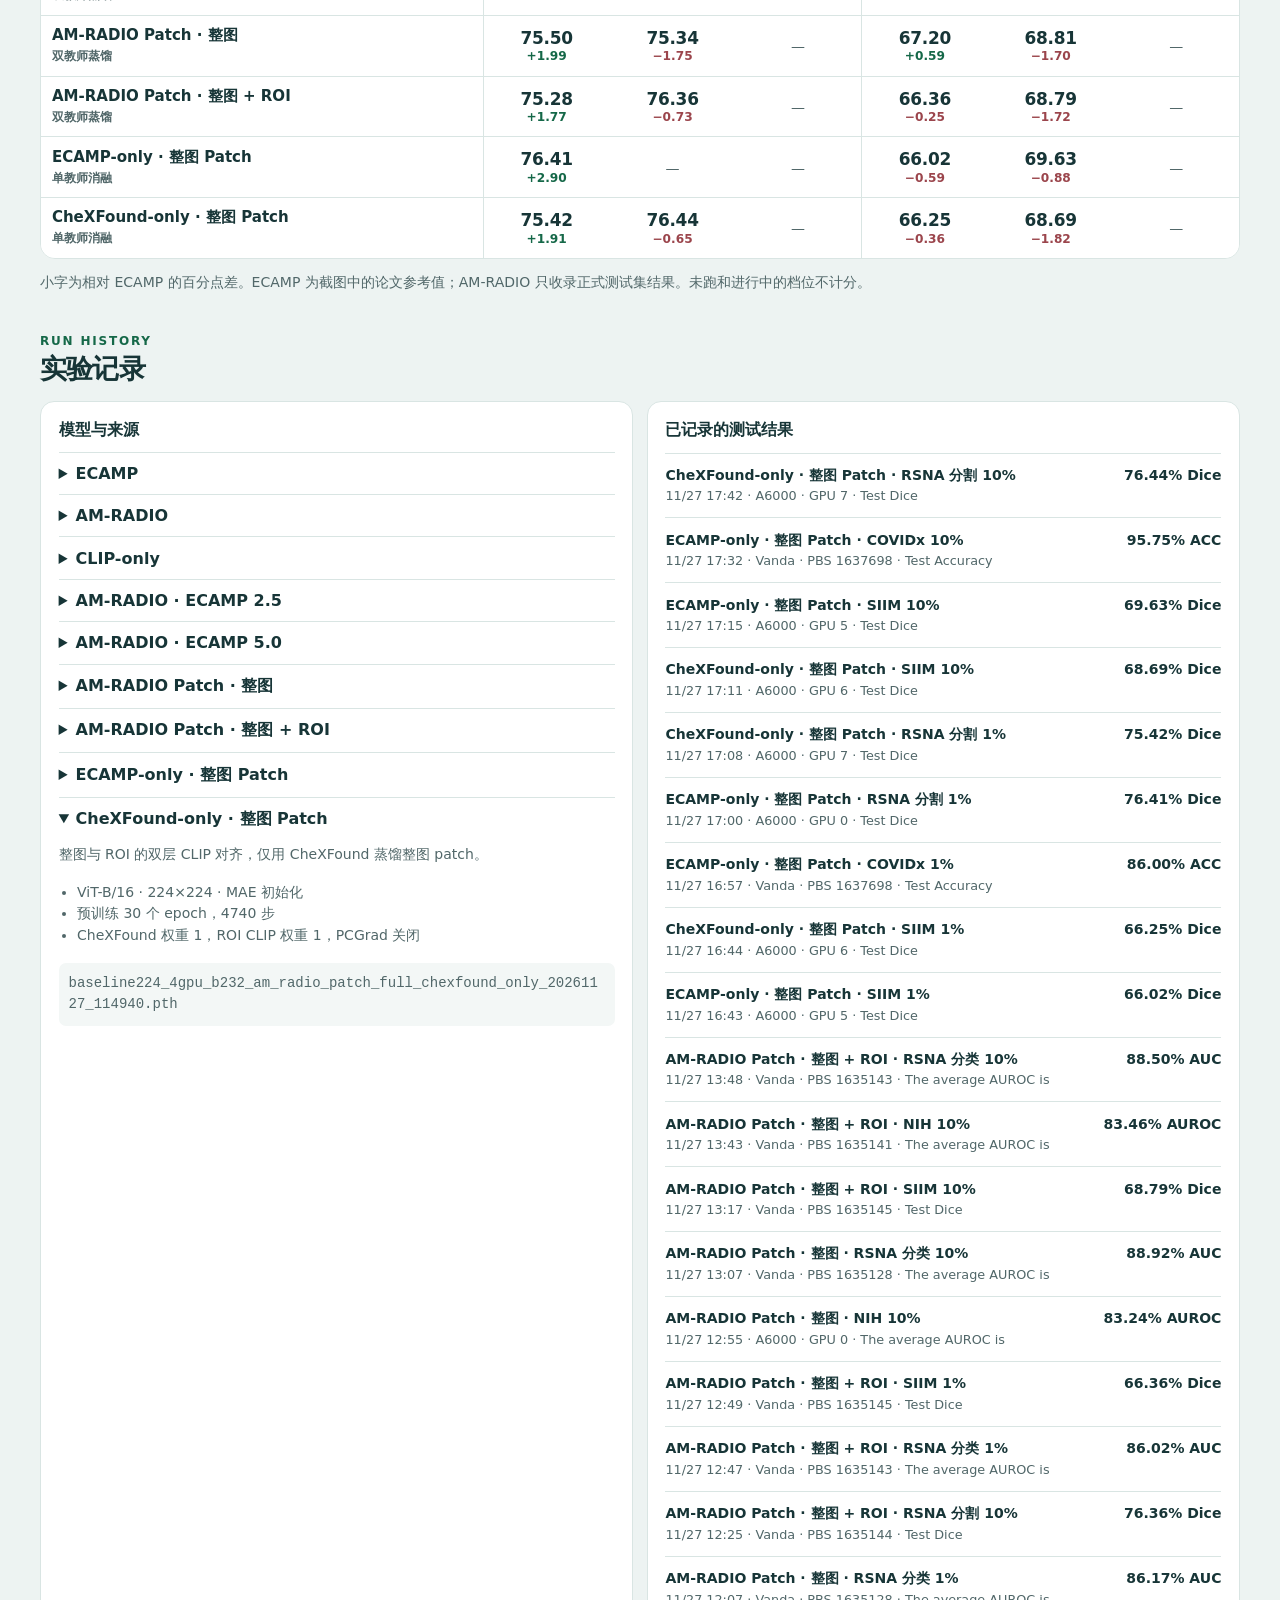
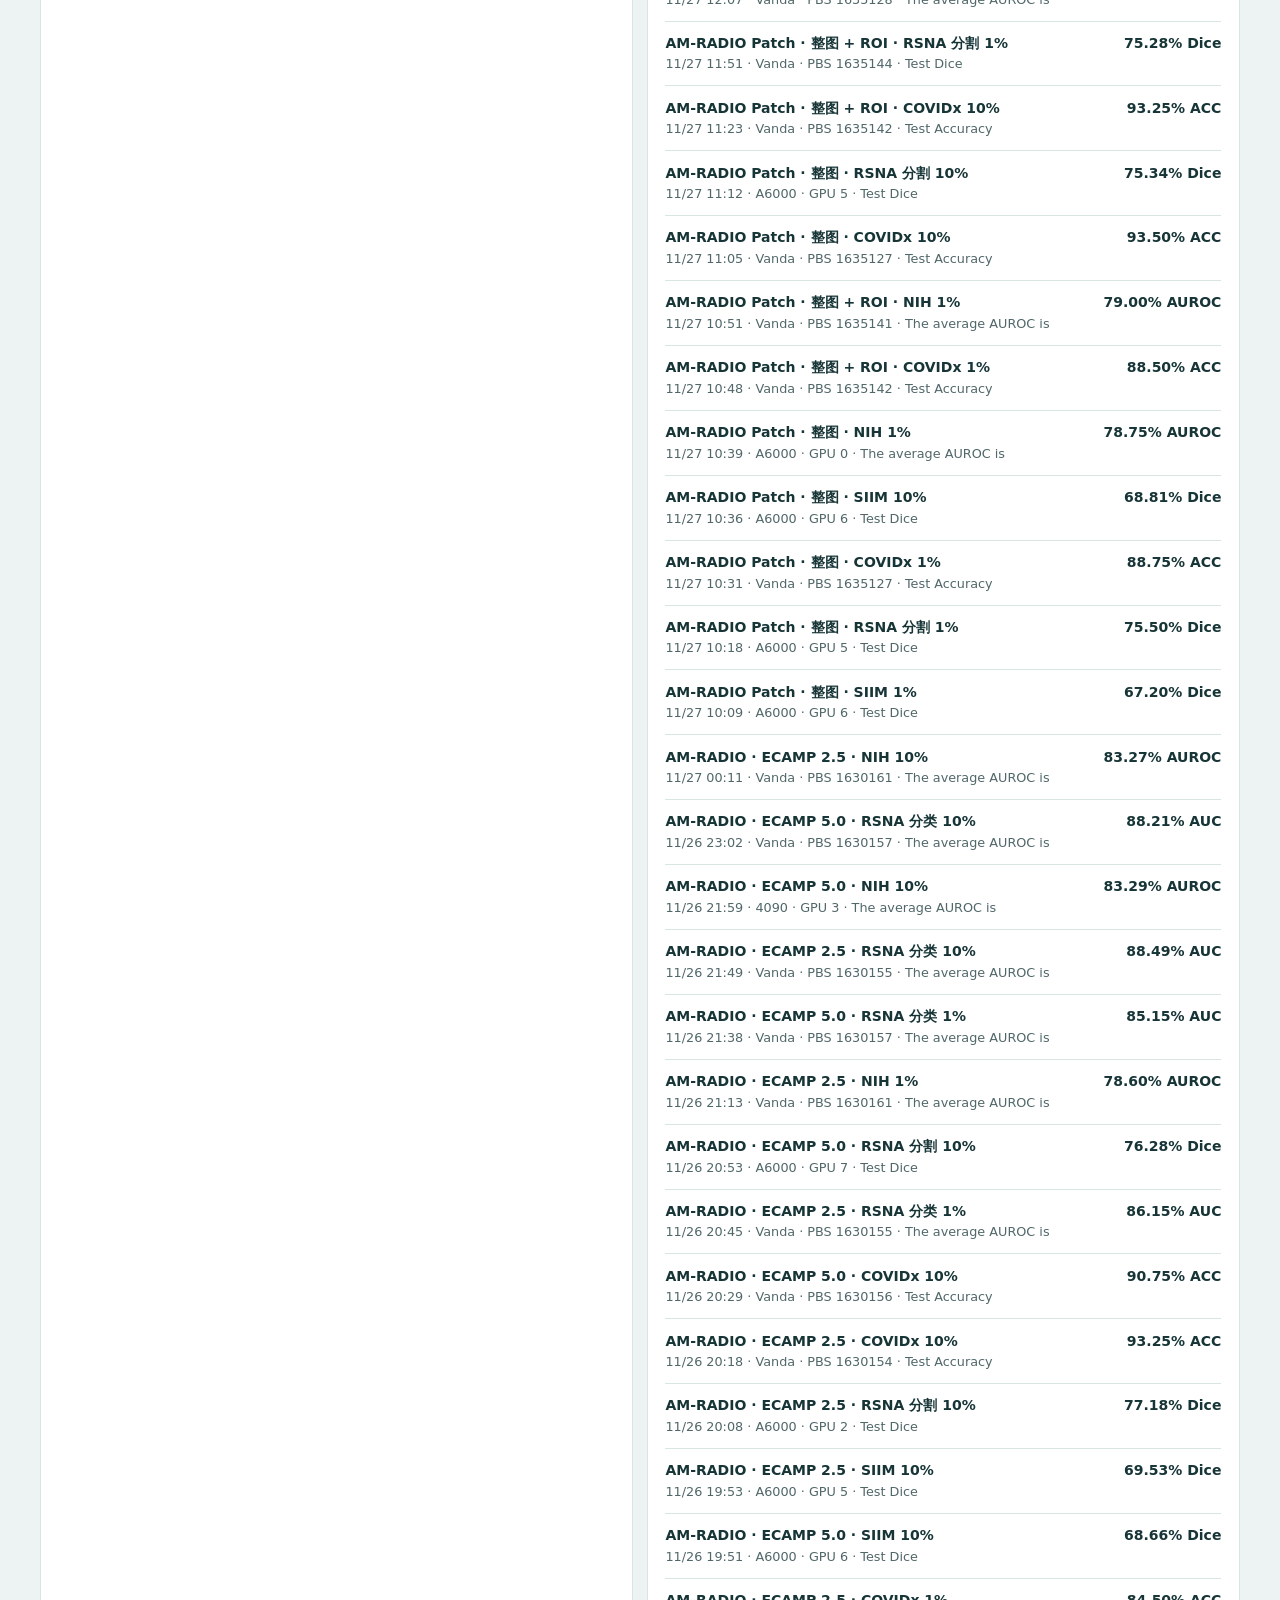
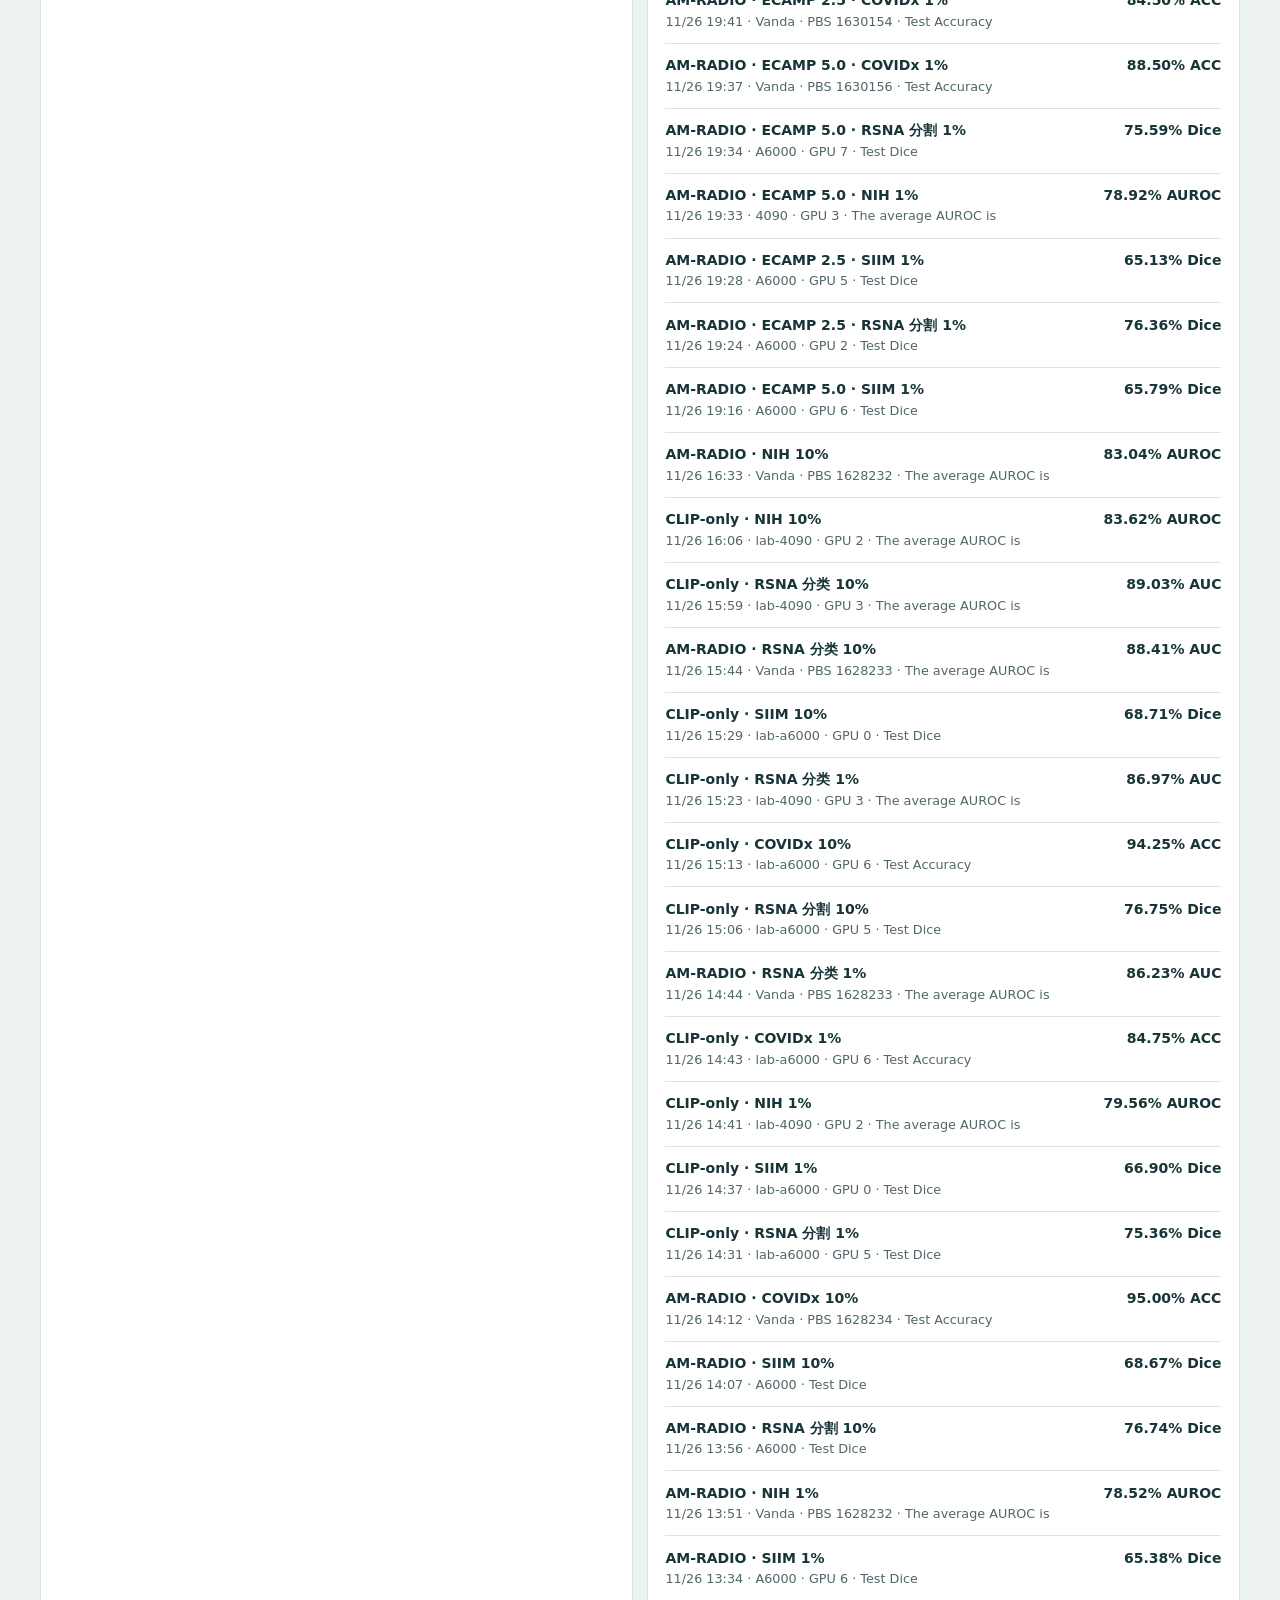
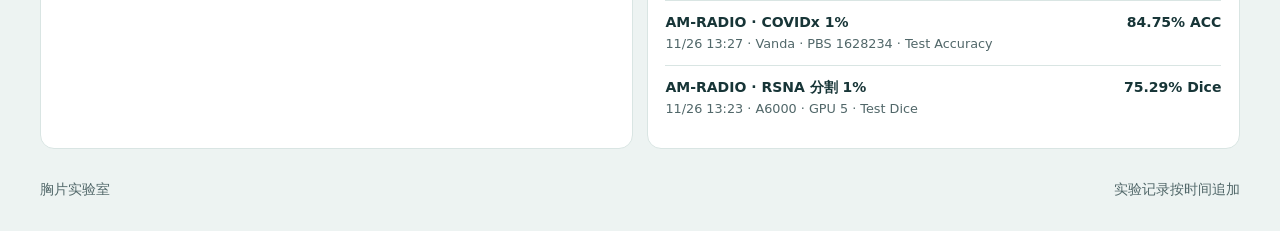
==== commit 16f927b5: "Append verified downstream benchmark results" ====
--- a/docs/index.html
+++ b/docs/index.html
@@ -174,7 +174,7 @@
     </section>
   </main>
   <footer class="shell site-foot"><span>胸片实验室</span><span>实验记录按时间追加</span></footer>
-  <script type="application/json" id="benchmark-data">[{"kind":"model","id":"ecamp","name":"ECAMP","label":"论文参考","reference":true,"description":"用户提供的 ECAMP 分类和分割对照表","details":["来源：用户提供的论文表格截图","按截图列出 1%、10% 和 100%，保留原指标口径"]},{"kind":"reference","model":"ecamp","scores":{"chexpert":[88.24,88.88,89.53],"rsna_cls":[87.86,89.23,90.24],"covidx":[83.25,94.0,96.25],"nih":[79.77,84.3,86.04],"rsna_seg":[73.51,77.09,78.5],"siim":[66.61,70.51,82.62]}},{"kind":"model","id":"am-radio","name":"AM-RADIO","label":"当前预训练","description":"双层 CLIP 对齐 · ECAMP 与 CheXFound 双教师蒸馏","details":["ViT-B/16 · 224×224 · MAE 初始化","预训练 30 个 epoch，4740 步","各比例独立加载同一份 AM-RADIO 预训练权重"],"checkpoint":"baseline224_4gpu_b232_am_radio_recompute_20261125_180947.pth"},{"kind":"eval","model":"am-radio","task":"nih","ratio":1,"status":"running","at":"2026-11-26T13:36:10+08:00","source":"Vanda · PBS 1628232"},{"kind":"eval","model":"am-radio","task":"nih","ratio":10,"status":"waiting","at":"2026-11-26T13:36:10+08:00","source":"Vanda · PBS 1628232"},{"kind":"eval","model":"am-radio","task":"rsna_cls","ratio":1,"status":"running","at":"2026-11-26T13:36:10+08:00","source":"Vanda · PBS 1628233"},{"kind":"eval","model":"am-radio","task":"rsna_cls","ratio":10,"status":"waiting","at":"2026-11-26T13:36:10+08:00","source":"Vanda · PBS 1628233"},{"kind":"eval","model":"am-radio","task":"covidx","ratio":1,"status":"done","score":84.75,"at":"2026-11-26T13:27:21+08:00","source":"Vanda · PBS 1628234 · Test Accuracy"},{"kind":"eval","model":"am-radio","task":"covidx","ratio":10,"status":"running","at":"2026-11-26T13:36:10+08:00","source":"Vanda · PBS 1628234"},{"kind":"eval","model":"am-radio","task":"rsna_seg","ratio":1,"status":"done","score":75.291,"at":"2026-11-26T13:23:55+08:00","source":"A6000 · GPU 5 · Test Dice"},{"kind":"eval","model":"am-radio","task":"rsna_seg","ratio":10,"status":"running","at":"2026-11-26T13:36:02+08:00","source":"A6000 · GPU 5"},{"kind":"eval","model":"am-radio","task":"siim","ratio":1,"status":"done","score":65.382,"at":"2026-11-26T13:34:59+08:00","source":"A6000 · GPU 6 · Test Dice"},{"kind":"eval","model":"am-radio","task":"siim","ratio":10,"status":"running","at":"2026-11-26T13:36:02+08:00","source":"A6000 · GPU 6"},{"kind":"eval","model":"am-radio","task":"rsna_seg","ratio":10,"status":"done","score":76.736,"at":"2026-11-26T13:56:18+08:00","source":"A6000 · Test Dice","run":"20261126_132359_027293_baseline224_4gpu_b232_am_radio_recompute_20261125_180947"},{"kind":"eval","model":"am-radio","task":"siim","ratio":10,"status":"done","score":68.671,"at":"2026-11-26T14:07:49+08:00","source":"A6000 · Test Dice","run":"20261126_133502_033445_baseline224_4gpu_b232_am_radio_recompute_20261125_180947"},{"kind":"eval","model":"am-radio","task":"nih","ratio":1,"status":"done","score":78.522,"at":"2026-11-26T13:51:23+08:00","source":"Vanda · PBS 1628232 · The average AUROC is","run":"20261126_125512_706777_baseline224_4gpu_b232_am_radio_recompute_20261125_180947"},{"kind":"eval","model":"am-radio","task":"rsna_cls","ratio":1,"status":"done","score":86.234,"at":"2026-11-26T14:44:53+08:00","source":"Vanda · PBS 1628233 · The average AUROC is","run":"20261126_125524_010493_baseline224_4gpu_b232_am_radio_recompute_20261125_180947"},{"kind":"eval","model":"am-radio","task":"covidx","ratio":10,"status":"done","score":95.0,"at":"2026-11-26T14:12:46+08:00","source":"Vanda · PBS 1628234 · Test Accuracy","run":"20261126_132730_162085_baseline224_4gpu_b232_am_radio_recompute_20261125_180947"},{"kind":"model","id":"clip-only-b232","name":"CLIP-only","label":"无教师对照","description":"整图与 ROI 的双层 CLIP 对齐，无教师蒸馏","details":["ViT-B/16 · 224×224 · MAE 初始化","预训练 30 个 epoch，4740 步"],"checkpoint":"baseline224_4gpu_b232_clip_only_20261125_234146.pth"},{"kind":"eval","model":"clip-only-b232","task":"nih","ratio":1,"status":"done","score":79.555,"at":"2026-11-26T14:41:42+08:00","source":"lab-4090 · GPU 2 · The average AUROC is","run":"20261126_140713_861401_baseline224_4gpu_b232_clip_only_20261125_234146"},{"kind":"eval","model":"clip-only-b232","task":"covidx","ratio":1,"status":"done","score":84.75,"at":"2026-11-26T14:43:10+08:00","source":"lab-a6000 · GPU 6 · Test Accuracy","run":"20261126_140934_438066_baseline224_4gpu_b232_clip_only_20261125_234146"},{"kind":"eval","model":"clip-only-b232","task":"rsna_seg","ratio":1,"status":"done","score":75.357,"at":"2026-11-26T14:31:07+08:00","source":"lab-a6000 · GPU 5 · Test Dice","run":"20261126_140720_927001_baseline224_4gpu_b232_clip_only_20261125_234146"},{"kind":"eval","model":"clip-only-b232","task":"rsna_seg","ratio":10,"status":"done","score":76.751,"at":"2026-11-26T15:06:47+08:00","source":"lab-a6000 · GPU 5 · Test Dice","run":"20261126_143110_733138_baseline224_4gpu_b232_clip_only_20261125_234146"},{"kind":"eval","model":"clip-only-b232","task":"siim","ratio":1,"status":"done","score":66.898,"at":"2026-11-26T14:37:39+08:00","source":"lab-a6000 · GPU 0 · Test Dice","run":"20261126_140724_269313_baseline224_4gpu_b232_clip_only_20261125_234146"},{"kind":"eval","model":"clip-only-b232","task":"rsna_cls","ratio":1,"status":"done","score":86.967,"at":"2026-11-26T15:23:00+08:00","source":"lab-4090 · GPU 3 · The average AUROC is","run":"20261126_140716_735300_baseline224_4gpu_b232_clip_only_20261125_234146"},{"kind":"eval","model":"clip-only-b232","task":"covidx","ratio":10,"status":"done","score":94.25,"at":"2026-11-26T15:13:05+08:00","source":"lab-a6000 · GPU 6 · Test Accuracy","run":"20261126_144312_961524_baseline224_4gpu_b232_clip_only_20261125_234146"},{"kind":"eval","model":"clip-only-b232","task":"siim","ratio":10,"status":"done","score":68.709,"at":"2026-11-26T15:29:14+08:00","source":"lab-a6000 · GPU 0 · Test Dice","run":"20261126_143742_066297_baseline224_4gpu_b232_clip_only_20261125_234146"},{"kind":"eval","model":"am-radio","task":"nih","ratio":10,"status":"done","score":83.037,"at":"2026-11-26T16:33:04+08:00","source":"Vanda · PBS 1628232 · The average AUROC is","run":"20261126_135129_051878_baseline224_4gpu_b232_am_radio_recompute_20261125_180947"},{"kind":"eval","model":"am-radio","task":"rsna_cls","ratio":10,"status":"done","score":88.411,"at":"2026-11-26T15:44:06+08:00","source":"Vanda · PBS 1628233 · The average AUROC is","run":"20261126_144459_154860_baseline224_4gpu_b232_am_radio_recompute_20261125_180947"},{"kind":"eval","model":"clip-only-b232","task":"nih","ratio":10,"status":"done","score":83.618,"at":"2026-11-26T16:06:17+08:00","source":"lab-4090 · GPU 2 · The average AUROC is","run":"20261126_144147_423337_baseline224_4gpu_b232_clip_only_20261125_234146"},{"kind":"eval","model":"clip-only-b232","task":"rsna_cls","ratio":10,"status":"done","score":89.034,"at":"2026-11-26T15:59:01+08:00","source":"lab-4090 · GPU 3 · The average AUROC is","run":"20261126_152303_296616_baseline224_4gpu_b232_clip_only_20261125_234146"},{"kind":"model","id":"am-radio-ecamp-2p5","name":"AM-RADIO · ECAMP 2.5","label":"双教师蒸馏","description":"整图与 ROI 的双层 CLIP 对齐，使用 ECAMP 和 CheXFound 双教师蒸馏","details":["ViT-B/16 · 224×224 · MAE 初始化","预训练 30 个 epoch，4740 步","ECAMP 权重 2.5，CheXFound 和 ROI 权重均为 1，PCGrad 关闭"],"checkpoint":"baseline224_4gpu_b232_am_radio_ecamp2p5_20261126_143501.pth"},{"kind":"eval","model":"am-radio-ecamp-2p5","task":"rsna_seg","ratio":1,"status":"done","score":76.363,"at":"2026-11-26T19:24:50+08:00","source":"A6000 · GPU 2 · Test Dice","run":"20261126_185528_342986_baseline224_4gpu_b232_am_radio_ecamp2p5_20261126_143501"},{"kind":"eval","model":"am-radio-ecamp-2p5","task":"rsna_seg","ratio":10,"status":"done","score":77.183,"at":"2026-11-26T20:08:09+08:00","source":"A6000 · GPU 2 · Test Dice","run":"20261126_192454_104328_baseline224_4gpu_b232_am_radio_ecamp2p5_20261126_143501"},{"kind":"eval","model":"am-radio-ecamp-2p5","task":"siim","ratio":1,"status":"done","score":65.13,"at":"2026-11-26T19:28:25+08:00","source":"A6000 · GPU 5 · Test Dice","run":"20261126_185523_547551_baseline224_4gpu_b232_am_radio_ecamp2p5_20261126_143501"},{"kind":"eval","model":"am-radio-ecamp-2p5","task":"siim","ratio":10,"status":"done","score":69.529,"at":"2026-11-26T19:53:56+08:00","source":"A6000 · GPU 5 · Test Dice","run":"20261126_192827_488879_baseline224_4gpu_b232_am_radio_ecamp2p5_20261126_143501"},{"kind":"eval","model":"am-radio-ecamp-2p5","task":"covidx","ratio":1,"status":"done","score":84.5,"at":"2026-11-26T19:41:38+08:00","source":"Vanda · PBS 1630154 · Test Accuracy","run":"20261126_185920_213405_baseline224_4gpu_b232_am_radio_ecamp2p5_20261126_143501"},{"kind":"model","id":"am-radio-ecamp-5","name":"AM-RADIO · ECAMP 5.0","label":"双教师蒸馏","description":"整图与 ROI 的双层 CLIP 对齐，使用 ECAMP 和 CheXFound 双教师蒸馏","details":["ViT-B/16 · 224×224 · MAE 初始化","预训练 30 个 epoch，4740 步","ECAMP 权重 5.0，CheXFound 和 ROI 权重均为 1，PCGrad 关闭"],"checkpoint":"baseline224_4gpu_b232_am_radio_ecamp5_20261126_143501.pth"},{"kind":"eval","model":"am-radio-ecamp-5","task":"nih","ratio":1,"status":"done","score":78.923,"at":"2026-11-26T19:33:44+08:00","source":"4090 · GPU 3 · The average AUROC is","run":"20261126_185644_142362_baseline224_4gpu_b232_am_radio_ecamp5_20261126_143501"},{"kind":"eval","model":"am-radio-ecamp-5","task":"rsna_seg","ratio":1,"status":"done","score":75.594,"at":"2026-11-26T19:34:43+08:00","source":"A6000 · GPU 7 · Test Dice","run":"20261126_185528_018071_baseline224_4gpu_b232_am_radio_ecamp5_20261126_143501"},{"kind":"eval","model":"am-radio-ecamp-5","task":"siim","ratio":1,"status":"done","score":65.793,"at":"2026-11-26T19:16:56+08:00","source":"A6000 · GPU 6 · Test Dice","run":"20261126_185523_496817_baseline224_4gpu_b232_am_radio_ecamp5_20261126_143501"},{"kind":"eval","model":"am-radio-ecamp-5","task":"siim","ratio":10,"status":"done","score":68.663,"at":"2026-11-26T19:51:23+08:00","source":"A6000 · GPU 6 · Test Dice","run":"20261126_191658_817369_baseline224_4gpu_b232_am_radio_ecamp5_20261126_143501"},{"kind":"eval","model":"am-radio-ecamp-5","task":"covidx","ratio":1,"status":"done","score":88.5,"at":"2026-11-26T19:37:12+08:00","source":"Vanda · PBS 1630156 · Test Accuracy","run":"20261126_185920_359998_baseline224_4gpu_b232_am_radio_ecamp5_20261126_143501"},{"kind":"eval","model":"am-radio-ecamp-2p5","task":"covidx","ratio":10,"status":"done","score":93.25,"at":"2026-11-26T20:18:30+08:00","source":"Vanda · PBS 1630154 · Test Accuracy","run":"20261126_194143_177547_baseline224_4gpu_b232_am_radio_ecamp2p5_20261126_143501"},{"kind":"eval","model":"am-radio-ecamp-2p5","task":"rsna_cls","ratio":1,"status":"done","score":86.153,"at":"2026-11-26T20:45:57+08:00","source":"Vanda · PBS 1630155 · The average AUROC is","run":"20261126_185920_357227_baseline224_4gpu_b232_am_radio_ecamp2p5_20261126_143501"},{"kind":"eval","model":"am-radio-ecamp-5","task":"rsna_seg","ratio":10,"status":"done","score":76.28,"at":"2026-11-26T20:53:20+08:00","source":"A6000 · GPU 7 · Test Dice","run":"20261126_193447_121449_baseline224_4gpu_b232_am_radio_ecamp5_20261126_143501"},{"kind":"eval","model":"am-radio-ecamp-5","task":"covidx","ratio":10,"status":"done","score":90.75,"at":"2026-11-26T20:29:30+08:00","source":"Vanda · PBS 1630156 · Test Accuracy","run":"20261126_193717_560633_baseline224_4gpu_b232_am_radio_ecamp5_20261126_143501"},{"kind":"model","id":"am-radio-patch-full","name":"AM-RADIO Patch · 整图","label":"双教师蒸馏","description":"双层 CLIP 对齐与 AM-RADIO patch 蒸馏","details":["ViT-B/16 · 224×224 · MAE 初始化","预训练 30 个 epoch，4740 步","蒸馏视图：整图；ECAMP / CheXFound 1 / 1；无教师 CLS 蒸馏"],"checkpoint":"baseline224_4gpu_b232_am_radio_patch_only_full_20261126_211429.pth"},{"kind":"eval","model":"am-radio-patch-full","task":"nih","ratio":1,"status":"done","score":78.747,"at":"2026-11-27T10:39:03+08:00","source":"A6000 · GPU 0 · The average AUROC is","run":"20261127_094526_174192_baseline224_4gpu_b232_am_radio_patch_only_full_20261126_211429"},{"kind":"eval","model":"am-radio-patch-full","task":"rsna_seg","ratio":1,"status":"done","score":75.501,"at":"2026-11-27T10:18:03+08:00","source":"A6000 · GPU 5 · Test Dice","run":"20261127_094511_675843_baseline224_4gpu_b232_am_radio_patch_only_full_20261126_211429"},{"kind":"eval","model":"am-radio-patch-full","task":"siim","ratio":1,"status":"done","score":67.198,"at":"2026-11-27T10:09:15+08:00","source":"A6000 · GPU 6 · Test Dice","run":"20261127_094507_029387_baseline224_4gpu_b232_am_radio_patch_only_full_20261126_211429"},{"kind":"eval","model":"am-radio-patch-full","task":"siim","ratio":10,"status":"done","score":68.805,"at":"2026-11-27T10:36:41+08:00","source":"A6000 · GPU 6 · Test Dice","run":"20261127_100917_715991_baseline224_4gpu_b232_am_radio_patch_only_full_20261126_211429"},{"kind":"eval","model":"am-radio-patch-full","task":"covidx","ratio":1,"status":"done","score":88.75,"at":"2026-11-27T10:31:31+08:00","source":"Vanda · PBS 1635127 · Test Accuracy","run":"20261127_095039_211464_baseline224_4gpu_b232_am_radio_patch_only_full_20261126_211429"},{"kind":"model","id":"am-radio-patch-both","name":"AM-RADIO Patch · 整图 + ROI","label":"双教师蒸馏","description":"双层 CLIP 对齐与 AM-RADIO patch 蒸馏","details":["ViT-B/16 · 224×224 · MAE 初始化","预训练 30 个 epoch，4740 步","蒸馏视图：整图 + ROI；ECAMP / CheXFound 1 / 1；无教师 CLS 蒸馏"],"checkpoint":"baseline224_4gpu_b232_am_radio_patch_only_both_20261126_211429.pth"},{"kind":"eval","model":"am-radio-patch-both","task":"covidx","ratio":1,"status":"done","score":88.5,"at":"2026-11-27T10:48:48+08:00","source":"Vanda · PBS 1635142 · Test Accuracy","run":"20261127_095431_111220_baseline224_4gpu_b232_am_radio_patch_only_both_20261126_211429"},{"kind":"eval","model":"am-radio-patch-both","task":"nih","ratio":1,"status":"done","score":78.998,"at":"2026-11-27T10:51:05+08:00","source":"Vanda · PBS 1635141 · The average AUROC is","run":"20261127_095426_942455_baseline224_4gpu_b232_am_radio_patch_only_both_20261126_211429"},{"kind":"eval","model":"am-radio-ecamp-2p5","task":"nih","ratio":1,"status":"done","score":78.596,"at":"2026-11-26T21:13:07+08:00","source":"Vanda · PBS 1630161 · The average AUROC is","run":"20261126_201842_254379_baseline224_4gpu_b232_am_radio_ecamp2p5_20261126_143501"},{"kind":"eval","model":"am-radio-ecamp-2p5","task":"nih","ratio":10,"status":"done","score":83.272,"at":"2026-11-27T00:11:56+08:00","source":"Vanda · PBS 1630161 · The average AUROC is","run":"20261126_211309_735174_baseline224_4gpu_b232_am_radio_ecamp2p5_20261126_143501"},{"kind":"eval","model":"am-radio-ecamp-2p5","task":"rsna_cls","ratio":10,"status":"done","score":88.487,"at":"2026-11-26T21:49:19+08:00","source":"Vanda · PBS 1630155 · The average AUROC is","run":"20261126_204559_142137_baseline224_4gpu_b232_am_radio_ecamp2p5_20261126_143501"},{"kind":"eval","model":"am-radio-ecamp-5","task":"nih","ratio":10,"status":"done","score":83.289,"at":"2026-11-26T21:59:20+08:00","source":"4090 · GPU 3 · The average AUROC is","run":"20261126_193349_376915_baseline224_4gpu_b232_am_radio_ecamp5_20261126_143501"},{"kind":"eval","model":"am-radio-ecamp-5","task":"rsna_cls","ratio":1,"status":"done","score":85.147,"at":"2026-11-26T21:38:47+08:00","source":"Vanda · PBS 1630157 · The average AUROC is","run":"20261126_185922_714165_baseline224_4gpu_b232_am_radio_ecamp5_20261126_143501"},{"kind":"eval","model":"am-radio-ecamp-5","task":"rsna_cls","ratio":10,"status":"done","score":88.21,"at":"2026-11-26T23:02:54+08:00","source":"Vanda · PBS 1630157 · The average AUROC is","run":"20261126_213900_085645_baseline224_4gpu_b232_am_radio_ecamp5_20261126_143501"},{"kind":"eval","model":"am-radio-patch-full","task":"rsna_seg","ratio":10,"status":"done","score":75.337,"at":"2026-11-27T11:12:41+08:00","source":"A6000 · GPU 5 · Test Dice","run":"20261127_101806_918701_baseline224_4gpu_b232_am_radio_patch_only_full_20261126_211429"},{"kind":"eval","model":"am-radio-patch-full","task":"covidx","ratio":10,"status":"done","score":93.5,"at":"2026-11-27T11:05:17+08:00","source":"Vanda · PBS 1635127 · Test Accuracy","run":"20261127_103139_362012_baseline224_4gpu_b232_am_radio_patch_only_full_20261126_211429"},{"kind":"eval","model":"am-radio-patch-both","task":"covidx","ratio":10,"status":"done","score":93.25,"at":"2026-11-27T11:23:10+08:00","source":"Vanda · PBS 1635142 · Test Accuracy","run":"20261127_104857_298281_baseline224_4gpu_b232_am_radio_patch_only_both_20261126_211429"},{"kind":"eval","model":"am-radio-patch-full","task":"rsna_cls","ratio":1,"status":"done","score":86.167,"at":"2026-11-27T12:07:46+08:00","source":"Vanda · PBS 1635128 · The average AUROC is","run":"20261127_095038_491407_baseline224_4gpu_b232_am_radio_patch_only_full_20261126_211429"},{"kind":"eval","model":"am-radio-patch-both","task":"rsna_seg","ratio":1,"status":"done","score":75.278,"at":"2026-11-27T11:51:19+08:00","source":"Vanda · PBS 1635144 · Test Dice","run":"20261127_112344_317155_baseline224_4gpu_b232_am_radio_patch_only_both_20261126_211429"},{"kind":"eval","model":"am-radio-patch-full","task":"nih","ratio":10,"status":"done","score":83.236,"at":"2026-11-27T12:55:59+08:00","source":"A6000 · GPU 0 · The average AUROC is","run":"20261127_103908_861250_baseline224_4gpu_b232_am_radio_patch_only_full_20261126_211429"},{"kind":"eval","model":"am-radio-patch-full","task":"rsna_cls","ratio":10,"status":"done","score":88.916,"at":"2026-11-27T13:07:35+08:00","source":"Vanda · PBS 1635128 · The average AUROC is","run":"20261127_120748_973235_baseline224_4gpu_b232_am_radio_patch_only_full_20261126_211429"},{"kind":"eval","model":"am-radio-patch-both","task":"nih","ratio":10,"status":"done","score":83.464,"at":"2026-11-27T13:43:58+08:00","source":"Vanda · PBS 1635141 · The average AUROC is","run":"20261127_105117_246621_baseline224_4gpu_b232_am_radio_patch_only_both_20261126_211429"},{"kind":"eval","model":"am-radio-patch-both","task":"rsna_cls","ratio":1,"status":"done","score":86.024,"at":"2026-11-27T12:47:45+08:00","source":"Vanda · PBS 1635143 · The average AUROC is","run":"20261127_110544_646950_baseline224_4gpu_b232_am_radio_patch_only_both_20261126_211429"},{"kind":"eval","model":"am-radio-patch-both","task":"rsna_seg","ratio":10,"status":"done","score":76.361,"at":"2026-11-27T12:25:51+08:00","source":"Vanda · PBS 1635144 · Test Dice","run":"20261127_115127_873274_baseline224_4gpu_b232_am_radio_patch_only_both_20261126_211429"},{"kind":"eval","model":"am-radio-patch-both","task":"siim","ratio":1,"status":"done","score":66.363,"at":"2026-11-27T12:49:06+08:00","source":"Vanda · PBS 1635145 · Test Dice","run":"20261127_122609_639166_baseline224_4gpu_b232_am_radio_patch_only_both_20261126_211429"},{"kind":"eval","model":"am-radio-patch-both","task":"siim","ratio":10,"status":"done","score":68.792,"at":"2026-11-27T13:17:26+08:00","source":"Vanda · PBS 1635145 · Test Dice","run":"20261127_124908_956653_baseline224_4gpu_b232_am_radio_patch_only_both_20261126_211429"}]</script>
+  <script type="application/json" id="benchmark-data">[{"kind":"model","id":"ecamp","name":"ECAMP","label":"论文参考","reference":true,"description":"用户提供的 ECAMP 分类和分割对照表","details":["来源：用户提供的论文表格截图","按截图列出 1%、10% 和 100%，保留原指标口径"]},{"kind":"reference","model":"ecamp","scores":{"chexpert":[88.24,88.88,89.53],"rsna_cls":[87.86,89.23,90.24],"covidx":[83.25,94.0,96.25],"nih":[79.77,84.3,86.04],"rsna_seg":[73.51,77.09,78.5],"siim":[66.61,70.51,82.62]}},{"kind":"model","id":"am-radio","name":"AM-RADIO","label":"当前预训练","description":"双层 CLIP 对齐 · ECAMP 与 CheXFound 双教师蒸馏","details":["ViT-B/16 · 224×224 · MAE 初始化","预训练 30 个 epoch，4740 步","各比例独立加载同一份 AM-RADIO 预训练权重"],"checkpoint":"baseline224_4gpu_b232_am_radio_recompute_20261125_180947.pth"},{"kind":"eval","model":"am-radio","task":"nih","ratio":1,"status":"running","at":"2026-11-26T13:36:10+08:00","source":"Vanda · PBS 1628232"},{"kind":"eval","model":"am-radio","task":"nih","ratio":10,"status":"waiting","at":"2026-11-26T13:36:10+08:00","source":"Vanda · PBS 1628232"},{"kind":"eval","model":"am-radio","task":"rsna_cls","ratio":1,"status":"running","at":"2026-11-26T13:36:10+08:00","source":"Vanda · PBS 1628233"},{"kind":"eval","model":"am-radio","task":"rsna_cls","ratio":10,"status":"waiting","at":"2026-11-26T13:36:10+08:00","source":"Vanda · PBS 1628233"},{"kind":"eval","model":"am-radio","task":"covidx","ratio":1,"status":"done","score":84.75,"at":"2026-11-26T13:27:21+08:00","source":"Vanda · PBS 1628234 · Test Accuracy"},{"kind":"eval","model":"am-radio","task":"covidx","ratio":10,"status":"running","at":"2026-11-26T13:36:10+08:00","source":"Vanda · PBS 1628234"},{"kind":"eval","model":"am-radio","task":"rsna_seg","ratio":1,"status":"done","score":75.291,"at":"2026-11-26T13:23:55+08:00","source":"A6000 · GPU 5 · Test Dice"},{"kind":"eval","model":"am-radio","task":"rsna_seg","ratio":10,"status":"running","at":"2026-11-26T13:36:02+08:00","source":"A6000 · GPU 5"},{"kind":"eval","model":"am-radio","task":"siim","ratio":1,"status":"done","score":65.382,"at":"2026-11-26T13:34:59+08:00","source":"A6000 · GPU 6 · Test Dice"},{"kind":"eval","model":"am-radio","task":"siim","ratio":10,"status":"running","at":"2026-11-26T13:36:02+08:00","source":"A6000 · GPU 6"},{"kind":"eval","model":"am-radio","task":"rsna_seg","ratio":10,"status":"done","score":76.736,"at":"2026-11-26T13:56:18+08:00","source":"A6000 · Test Dice","run":"20261126_132359_027293_baseline224_4gpu_b232_am_radio_recompute_20261125_180947"},{"kind":"eval","model":"am-radio","task":"siim","ratio":10,"status":"done","score":68.671,"at":"2026-11-26T14:07:49+08:00","source":"A6000 · Test Dice","run":"20261126_133502_033445_baseline224_4gpu_b232_am_radio_recompute_20261125_180947"},{"kind":"eval","model":"am-radio","task":"nih","ratio":1,"status":"done","score":78.522,"at":"2026-11-26T13:51:23+08:00","source":"Vanda · PBS 1628232 · The average AUROC is","run":"20261126_125512_706777_baseline224_4gpu_b232_am_radio_recompute_20261125_180947"},{"kind":"eval","model":"am-radio","task":"rsna_cls","ratio":1,"status":"done","score":86.234,"at":"2026-11-26T14:44:53+08:00","source":"Vanda · PBS 1628233 · The average AUROC is","run":"20261126_125524_010493_baseline224_4gpu_b232_am_radio_recompute_20261125_180947"},{"kind":"eval","model":"am-radio","task":"covidx","ratio":10,"status":"done","score":95.0,"at":"2026-11-26T14:12:46+08:00","source":"Vanda · PBS 1628234 · Test Accuracy","run":"20261126_132730_162085_baseline224_4gpu_b232_am_radio_recompute_20261125_180947"},{"kind":"model","id":"clip-only-b232","name":"CLIP-only","label":"无教师对照","description":"整图与 ROI 的双层 CLIP 对齐，无教师蒸馏","details":["ViT-B/16 · 224×224 · MAE 初始化","预训练 30 个 epoch，4740 步"],"checkpoint":"baseline224_4gpu_b232_clip_only_20261125_234146.pth"},{"kind":"eval","model":"clip-only-b232","task":"nih","ratio":1,"status":"done","score":79.555,"at":"2026-11-26T14:41:42+08:00","source":"lab-4090 · GPU 2 · The average AUROC is","run":"20261126_140713_861401_baseline224_4gpu_b232_clip_only_20261125_234146"},{"kind":"eval","model":"clip-only-b232","task":"covidx","ratio":1,"status":"done","score":84.75,"at":"2026-11-26T14:43:10+08:00","source":"lab-a6000 · GPU 6 · Test Accuracy","run":"20261126_140934_438066_baseline224_4gpu_b232_clip_only_20261125_234146"},{"kind":"eval","model":"clip-only-b232","task":"rsna_seg","ratio":1,"status":"done","score":75.357,"at":"2026-11-26T14:31:07+08:00","source":"lab-a6000 · GPU 5 · Test Dice","run":"20261126_140720_927001_baseline224_4gpu_b232_clip_only_20261125_234146"},{"kind":"eval","model":"clip-only-b232","task":"rsna_seg","ratio":10,"status":"done","score":76.751,"at":"2026-11-26T15:06:47+08:00","source":"lab-a6000 · GPU 5 · Test Dice","run":"20261126_143110_733138_baseline224_4gpu_b232_clip_only_20261125_234146"},{"kind":"eval","model":"clip-only-b232","task":"siim","ratio":1,"status":"done","score":66.898,"at":"2026-11-26T14:37:39+08:00","source":"lab-a6000 · GPU 0 · Test Dice","run":"20261126_140724_269313_baseline224_4gpu_b232_clip_only_20261125_234146"},{"kind":"eval","model":"clip-only-b232","task":"rsna_cls","ratio":1,"status":"done","score":86.967,"at":"2026-11-26T15:23:00+08:00","source":"lab-4090 · GPU 3 · The average AUROC is","run":"20261126_140716_735300_baseline224_4gpu_b232_clip_only_20261125_234146"},{"kind":"eval","model":"clip-only-b232","task":"covidx","ratio":10,"status":"done","score":94.25,"at":"2026-11-26T15:13:05+08:00","source":"lab-a6000 · GPU 6 · Test Accuracy","run":"20261126_144312_961524_baseline224_4gpu_b232_clip_only_20261125_234146"},{"kind":"eval","model":"clip-only-b232","task":"siim","ratio":10,"status":"done","score":68.709,"at":"2026-11-26T15:29:14+08:00","source":"lab-a6000 · GPU 0 · Test Dice","run":"20261126_143742_066297_baseline224_4gpu_b232_clip_only_20261125_234146"},{"kind":"eval","model":"am-radio","task":"nih","ratio":10,"status":"done","score":83.037,"at":"2026-11-26T16:33:04+08:00","source":"Vanda · PBS 1628232 · The average AUROC is","run":"20261126_135129_051878_baseline224_4gpu_b232_am_radio_recompute_20261125_180947"},{"kind":"eval","model":"am-radio","task":"rsna_cls","ratio":10,"status":"done","score":88.411,"at":"2026-11-26T15:44:06+08:00","source":"Vanda · PBS 1628233 · The average AUROC is","run":"20261126_144459_154860_baseline224_4gpu_b232_am_radio_recompute_20261125_180947"},{"kind":"eval","model":"clip-only-b232","task":"nih","ratio":10,"status":"done","score":83.618,"at":"2026-11-26T16:06:17+08:00","source":"lab-4090 · GPU 2 · The average AUROC is","run":"20261126_144147_423337_baseline224_4gpu_b232_clip_only_20261125_234146"},{"kind":"eval","model":"clip-only-b232","task":"rsna_cls","ratio":10,"status":"done","score":89.034,"at":"2026-11-26T15:59:01+08:00","source":"lab-4090 · GPU 3 · The average AUROC is","run":"20261126_152303_296616_baseline224_4gpu_b232_clip_only_20261125_234146"},{"kind":"model","id":"am-radio-ecamp-2p5","name":"AM-RADIO · ECAMP 2.5","label":"双教师蒸馏","description":"整图与 ROI 的双层 CLIP 对齐，使用 ECAMP 和 CheXFound 双教师蒸馏","details":["ViT-B/16 · 224×224 · MAE 初始化","预训练 30 个 epoch，4740 步","ECAMP 权重 2.5，CheXFound 和 ROI 权重均为 1，PCGrad 关闭"],"checkpoint":"baseline224_4gpu_b232_am_radio_ecamp2p5_20261126_143501.pth"},{"kind":"eval","model":"am-radio-ecamp-2p5","task":"rsna_seg","ratio":1,"status":"done","score":76.363,"at":"2026-11-26T19:24:50+08:00","source":"A6000 · GPU 2 · Test Dice","run":"20261126_185528_342986_baseline224_4gpu_b232_am_radio_ecamp2p5_20261126_143501"},{"kind":"eval","model":"am-radio-ecamp-2p5","task":"rsna_seg","ratio":10,"status":"done","score":77.183,"at":"2026-11-26T20:08:09+08:00","source":"A6000 · GPU 2 · Test Dice","run":"20261126_192454_104328_baseline224_4gpu_b232_am_radio_ecamp2p5_20261126_143501"},{"kind":"eval","model":"am-radio-ecamp-2p5","task":"siim","ratio":1,"status":"done","score":65.13,"at":"2026-11-26T19:28:25+08:00","source":"A6000 · GPU 5 · Test Dice","run":"20261126_185523_547551_baseline224_4gpu_b232_am_radio_ecamp2p5_20261126_143501"},{"kind":"eval","model":"am-radio-ecamp-2p5","task":"siim","ratio":10,"status":"done","score":69.529,"at":"2026-11-26T19:53:56+08:00","source":"A6000 · GPU 5 · Test Dice","run":"20261126_192827_488879_baseline224_4gpu_b232_am_radio_ecamp2p5_20261126_143501"},{"kind":"eval","model":"am-radio-ecamp-2p5","task":"covidx","ratio":1,"status":"done","score":84.5,"at":"2026-11-26T19:41:38+08:00","source":"Vanda · PBS 1630154 · Test Accuracy","run":"20261126_185920_213405_baseline224_4gpu_b232_am_radio_ecamp2p5_20261126_143501"},{"kind":"model","id":"am-radio-ecamp-5","name":"AM-RADIO · ECAMP 5.0","label":"双教师蒸馏","description":"整图与 ROI 的双层 CLIP 对齐，使用 ECAMP 和 CheXFound 双教师蒸馏","details":["ViT-B/16 · 224×224 · MAE 初始化","预训练 30 个 epoch，4740 步","ECAMP 权重 5.0，CheXFound 和 ROI 权重均为 1，PCGrad 关闭"],"checkpoint":"baseline224_4gpu_b232_am_radio_ecamp5_20261126_143501.pth"},{"kind":"eval","model":"am-radio-ecamp-5","task":"nih","ratio":1,"status":"done","score":78.923,"at":"2026-11-26T19:33:44+08:00","source":"4090 · GPU 3 · The average AUROC is","run":"20261126_185644_142362_baseline224_4gpu_b232_am_radio_ecamp5_20261126_143501"},{"kind":"eval","model":"am-radio-ecamp-5","task":"rsna_seg","ratio":1,"status":"done","score":75.594,"at":"2026-11-26T19:34:43+08:00","source":"A6000 · GPU 7 · Test Dice","run":"20261126_185528_018071_baseline224_4gpu_b232_am_radio_ecamp5_20261126_143501"},{"kind":"eval","model":"am-radio-ecamp-5","task":"siim","ratio":1,"status":"done","score":65.793,"at":"2026-11-26T19:16:56+08:00","source":"A6000 · GPU 6 · Test Dice","run":"20261126_185523_496817_baseline224_4gpu_b232_am_radio_ecamp5_20261126_143501"},{"kind":"eval","model":"am-radio-ecamp-5","task":"siim","ratio":10,"status":"done","score":68.663,"at":"2026-11-26T19:51:23+08:00","source":"A6000 · GPU 6 · Test Dice","run":"20261126_191658_817369_baseline224_4gpu_b232_am_radio_ecamp5_20261126_143501"},{"kind":"eval","model":"am-radio-ecamp-5","task":"covidx","ratio":1,"status":"done","score":88.5,"at":"2026-11-26T19:37:12+08:00","source":"Vanda · PBS 1630156 · Test Accuracy","run":"20261126_185920_359998_baseline224_4gpu_b232_am_radio_ecamp5_20261126_143501"},{"kind":"eval","model":"am-radio-ecamp-2p5","task":"covidx","ratio":10,"status":"done","score":93.25,"at":"2026-11-26T20:18:30+08:00","source":"Vanda · PBS 1630154 · Test Accuracy","run":"20261126_194143_177547_baseline224_4gpu_b232_am_radio_ecamp2p5_20261126_143501"},{"kind":"eval","model":"am-radio-ecamp-2p5","task":"rsna_cls","ratio":1,"status":"done","score":86.153,"at":"2026-11-26T20:45:57+08:00","source":"Vanda · PBS 1630155 · The average AUROC is","run":"20261126_185920_357227_baseline224_4gpu_b232_am_radio_ecamp2p5_20261126_143501"},{"kind":"eval","model":"am-radio-ecamp-5","task":"rsna_seg","ratio":10,"status":"done","score":76.28,"at":"2026-11-26T20:53:20+08:00","source":"A6000 · GPU 7 · Test Dice","run":"20261126_193447_121449_baseline224_4gpu_b232_am_radio_ecamp5_20261126_143501"},{"kind":"eval","model":"am-radio-ecamp-5","task":"covidx","ratio":10,"status":"done","score":90.75,"at":"2026-11-26T20:29:30+08:00","source":"Vanda · PBS 1630156 · Test Accuracy","run":"20261126_193717_560633_baseline224_4gpu_b232_am_radio_ecamp5_20261126_143501"},{"kind":"model","id":"am-radio-patch-full","name":"AM-RADIO Patch · 整图","label":"双教师蒸馏","description":"双层 CLIP 对齐与 AM-RADIO patch 蒸馏","details":["ViT-B/16 · 224×224 · MAE 初始化","预训练 30 个 epoch，4740 步","蒸馏视图：整图；ECAMP / CheXFound 1 / 1；无教师 CLS 蒸馏"],"checkpoint":"baseline224_4gpu_b232_am_radio_patch_only_full_20261126_211429.pth"},{"kind":"eval","model":"am-radio-patch-full","task":"nih","ratio":1,"status":"done","score":78.747,"at":"2026-11-27T10:39:03+08:00","source":"A6000 · GPU 0 · The average AUROC is","run":"20261127_094526_174192_baseline224_4gpu_b232_am_radio_patch_only_full_20261126_211429"},{"kind":"eval","model":"am-radio-patch-full","task":"rsna_seg","ratio":1,"status":"done","score":75.501,"at":"2026-11-27T10:18:03+08:00","source":"A6000 · GPU 5 · Test Dice","run":"20261127_094511_675843_baseline224_4gpu_b232_am_radio_patch_only_full_20261126_211429"},{"kind":"eval","model":"am-radio-patch-full","task":"siim","ratio":1,"status":"done","score":67.198,"at":"2026-11-27T10:09:15+08:00","source":"A6000 · GPU 6 · Test Dice","run":"20261127_094507_029387_baseline224_4gpu_b232_am_radio_patch_only_full_20261126_211429"},{"kind":"eval","model":"am-radio-patch-full","task":"siim","ratio":10,"status":"done","score":68.805,"at":"2026-11-27T10:36:41+08:00","source":"A6000 · GPU 6 · Test Dice","run":"20261127_100917_715991_baseline224_4gpu_b232_am_radio_patch_only_full_20261126_211429"},{"kind":"eval","model":"am-radio-patch-full","task":"covidx","ratio":1,"status":"done","score":88.75,"at":"2026-11-27T10:31:31+08:00","source":"Vanda · PBS 1635127 · Test Accuracy","run":"20261127_095039_211464_baseline224_4gpu_b232_am_radio_patch_only_full_20261126_211429"},{"kind":"model","id":"am-radio-patch-both","name":"AM-RADIO Patch · 整图 + ROI","label":"双教师蒸馏","description":"双层 CLIP 对齐与 AM-RADIO patch 蒸馏","details":["ViT-B/16 · 224×224 · MAE 初始化","预训练 30 个 epoch，4740 步","蒸馏视图：整图 + ROI；ECAMP / CheXFound 1 / 1；无教师 CLS 蒸馏"],"checkpoint":"baseline224_4gpu_b232_am_radio_patch_only_both_20261126_211429.pth"},{"kind":"eval","model":"am-radio-patch-both","task":"covidx","ratio":1,"status":"done","score":88.5,"at":"2026-11-27T10:48:48+08:00","source":"Vanda · PBS 1635142 · Test Accuracy","run":"20261127_095431_111220_baseline224_4gpu_b232_am_radio_patch_only_both_20261126_211429"},{"kind":"eval","model":"am-radio-patch-both","task":"nih","ratio":1,"status":"done","score":78.998,"at":"2026-11-27T10:51:05+08:00","source":"Vanda · PBS 1635141 · The average AUROC is","run":"20261127_095426_942455_baseline224_4gpu_b232_am_radio_patch_only_both_20261126_211429"},{"kind":"eval","model":"am-radio-ecamp-2p5","task":"nih","ratio":1,"status":"done","score":78.596,"at":"2026-11-26T21:13:07+08:00","source":"Vanda · PBS 1630161 · The average AUROC is","run":"20261126_201842_254379_baseline224_4gpu_b232_am_radio_ecamp2p5_20261126_143501"},{"kind":"eval","model":"am-radio-ecamp-2p5","task":"nih","ratio":10,"status":"done","score":83.272,"at":"2026-11-27T00:11:56+08:00","source":"Vanda · PBS 1630161 · The average AUROC is","run":"20261126_211309_735174_baseline224_4gpu_b232_am_radio_ecamp2p5_20261126_143501"},{"kind":"eval","model":"am-radio-ecamp-2p5","task":"rsna_cls","ratio":10,"status":"done","score":88.487,"at":"2026-11-26T21:49:19+08:00","source":"Vanda · PBS 1630155 · The average AUROC is","run":"20261126_204559_142137_baseline224_4gpu_b232_am_radio_ecamp2p5_20261126_143501"},{"kind":"eval","model":"am-radio-ecamp-5","task":"nih","ratio":10,"status":"done","score":83.289,"at":"2026-11-26T21:59:20+08:00","source":"4090 · GPU 3 · The average AUROC is","run":"20261126_193349_376915_baseline224_4gpu_b232_am_radio_ecamp5_20261126_143501"},{"kind":"eval","model":"am-radio-ecamp-5","task":"rsna_cls","ratio":1,"status":"done","score":85.147,"at":"2026-11-26T21:38:47+08:00","source":"Vanda · PBS 1630157 · The average AUROC is","run":"20261126_185922_714165_baseline224_4gpu_b232_am_radio_ecamp5_20261126_143501"},{"kind":"eval","model":"am-radio-ecamp-5","task":"rsna_cls","ratio":10,"status":"done","score":88.21,"at":"2026-11-26T23:02:54+08:00","source":"Vanda · PBS 1630157 · The average AUROC is","run":"20261126_213900_085645_baseline224_4gpu_b232_am_radio_ecamp5_20261126_143501"},{"kind":"eval","model":"am-radio-patch-full","task":"rsna_seg","ratio":10,"status":"done","score":75.337,"at":"2026-11-27T11:12:41+08:00","source":"A6000 · GPU 5 · Test Dice","run":"20261127_101806_918701_baseline224_4gpu_b232_am_radio_patch_only_full_20261126_211429"},{"kind":"eval","model":"am-radio-patch-full","task":"covidx","ratio":10,"status":"done","score":93.5,"at":"2026-11-27T11:05:17+08:00","source":"Vanda · PBS 1635127 · Test Accuracy","run":"20261127_103139_362012_baseline224_4gpu_b232_am_radio_patch_only_full_20261126_211429"},{"kind":"eval","model":"am-radio-patch-both","task":"covidx","ratio":10,"status":"done","score":93.25,"at":"2026-11-27T11:23:10+08:00","source":"Vanda · PBS 1635142 · Test Accuracy","run":"20261127_104857_298281_baseline224_4gpu_b232_am_radio_patch_only_both_20261126_211429"},{"kind":"eval","model":"am-radio-patch-full","task":"rsna_cls","ratio":1,"status":"done","score":86.167,"at":"2026-11-27T12:07:46+08:00","source":"Vanda · PBS 1635128 · The average AUROC is","run":"20261127_095038_491407_baseline224_4gpu_b232_am_radio_patch_only_full_20261126_211429"},{"kind":"eval","model":"am-radio-patch-both","task":"rsna_seg","ratio":1,"status":"done","score":75.278,"at":"2026-11-27T11:51:19+08:00","source":"Vanda · PBS 1635144 · Test Dice","run":"20261127_112344_317155_baseline224_4gpu_b232_am_radio_patch_only_both_20261126_211429"},{"kind":"eval","model":"am-radio-patch-full","task":"nih","ratio":10,"status":"done","score":83.236,"at":"2026-11-27T12:55:59+08:00","source":"A6000 · GPU 0 · The average AUROC is","run":"20261127_103908_861250_baseline224_4gpu_b232_am_radio_patch_only_full_20261126_211429"},{"kind":"eval","model":"am-radio-patch-full","task":"rsna_cls","ratio":10,"status":"done","score":88.916,"at":"2026-11-27T13:07:35+08:00","source":"Vanda · PBS 1635128 · The average AUROC is","run":"20261127_120748_973235_baseline224_4gpu_b232_am_radio_patch_only_full_20261126_211429"},{"kind":"eval","model":"am-radio-patch-both","task":"nih","ratio":10,"status":"done","score":83.464,"at":"2026-11-27T13:43:58+08:00","source":"Vanda · PBS 1635141 · The average AUROC is","run":"20261127_105117_246621_baseline224_4gpu_b232_am_radio_patch_only_both_20261126_211429"},{"kind":"eval","model":"am-radio-patch-both","task":"rsna_cls","ratio":1,"status":"done","score":86.024,"at":"2026-11-27T12:47:45+08:00","source":"Vanda · PBS 1635143 · The average AUROC is","run":"20261127_110544_646950_baseline224_4gpu_b232_am_radio_patch_only_both_20261126_211429"},{"kind":"eval","model":"am-radio-patch-both","task":"rsna_seg","ratio":10,"status":"done","score":76.361,"at":"2026-11-27T12:25:51+08:00","source":"Vanda · PBS 1635144 · Test Dice","run":"20261127_115127_873274_baseline224_4gpu_b232_am_radio_patch_only_both_20261126_211429"},{"kind":"eval","model":"am-radio-patch-both","task":"siim","ratio":1,"status":"done","score":66.363,"at":"2026-11-27T12:49:06+08:00","source":"Vanda · PBS 1635145 · Test Dice","run":"20261127_122609_639166_baseline224_4gpu_b232_am_radio_patch_only_both_20261126_211429"},{"kind":"eval","model":"am-radio-patch-both","task":"siim","ratio":10,"status":"done","score":68.792,"at":"2026-11-27T13:17:26+08:00","source":"Vanda · PBS 1635145 · Test Dice","run":"20261127_124908_956653_baseline224_4gpu_b232_am_radio_patch_only_both_20261126_211429"},{"kind":"model","id":"am-radio-patch-full-ecamp-only","name":"ECAMP-only · 整图 Patch","label":"单教师消融","description":"整图与 ROI 的双层 CLIP 对齐，仅用 ECAMP 蒸馏整图 patch。","details":["ViT-B/16 · 224×224 · MAE 初始化","预训练 30 个 epoch，4740 步","ECAMP 权重 1，ROI CLIP 权重 1，PCGrad 关闭"],"checkpoint":"baseline224_4gpu_b232_am_radio_patch_full_ecamp_only_20261127_114940.pth"},{"kind":"eval","model":"am-radio-patch-full-ecamp-only","task":"rsna_seg","ratio":1,"status":"done","score":76.412,"at":"2026-11-27T17:00:02+08:00","source":"A6000 · GPU 0 · Test Dice","run":"20261127_162024_304990_baseline224_4gpu_b232_am_radio_patch_full_ecamp_only_20261127_114940"},{"kind":"eval","model":"am-radio-patch-full-ecamp-only","task":"siim","ratio":1,"status":"done","score":66.017,"at":"2026-11-27T16:43:43+08:00","source":"A6000 · GPU 5 · Test Dice","run":"20261127_162018_498376_baseline224_4gpu_b232_am_radio_patch_full_ecamp_only_20261127_114940"},{"kind":"eval","model":"am-radio-patch-full-ecamp-only","task":"siim","ratio":10,"status":"done","score":69.626,"at":"2026-11-27T17:15:25+08:00","source":"A6000 · GPU 5 · Test Dice","run":"20261127_164345_807959_baseline224_4gpu_b232_am_radio_patch_full_ecamp_only_20261127_114940"},{"kind":"eval","model":"am-radio-patch-full-ecamp-only","task":"covidx","ratio":1,"status":"done","score":86.0,"at":"2026-11-27T16:57:26+08:00","source":"Vanda · PBS 1637698 · Test Accuracy","run":"20261127_162729_854743_baseline224_4gpu_b232_am_radio_patch_full_ecamp_only_20261127_114940"},{"kind":"eval","model":"am-radio-patch-full-ecamp-only","task":"covidx","ratio":10,"status":"done","score":95.75,"at":"2026-11-27T17:32:51+08:00","source":"Vanda · PBS 1637698 · Test Accuracy","run":"20261127_165737_084093_baseline224_4gpu_b232_am_radio_patch_full_ecamp_only_20261127_114940"},{"kind":"model","id":"am-radio-patch-full-chexfound-only","name":"CheXFound-only · 整图 Patch","label":"单教师消融","description":"整图与 ROI 的双层 CLIP 对齐，仅用 CheXFound 蒸馏整图 patch。","details":["ViT-B/16 · 224×224 · MAE 初始化","预训练 30 个 epoch，4740 步","CheXFound 权重 1，ROI CLIP 权重 1，PCGrad 关闭"],"checkpoint":"baseline224_4gpu_b232_am_radio_patch_full_chexfound_only_20261127_114940.pth"},{"kind":"eval","model":"am-radio-patch-full-chexfound-only","task":"rsna_seg","ratio":1,"status":"done","score":75.419,"at":"2026-11-27T17:08:36+08:00","source":"A6000 · GPU 7 · Test Dice","run":"20261127_162108_937559_baseline224_4gpu_b232_am_radio_patch_full_chexfound_only_20261127_114940"},{"kind":"eval","model":"am-radio-patch-full-chexfound-only","task":"rsna_seg","ratio":10,"status":"done","score":76.436,"at":"2026-11-27T17:42:15+08:00","source":"A6000 · GPU 7 · Test Dice","run":"20261127_170839_732693_baseline224_4gpu_b232_am_radio_patch_full_chexfound_only_20261127_114940"},{"kind":"eval","model":"am-radio-patch-full-chexfound-only","task":"siim","ratio":1,"status":"done","score":66.246,"at":"2026-11-27T16:44:10+08:00","source":"A6000 · GPU 6 · Test Dice","run":"20261127_162103_598430_baseline224_4gpu_b232_am_radio_patch_full_chexfound_only_20261127_114940"},{"kind":"eval","model":"am-radio-patch-full-chexfound-only","task":"siim","ratio":10,"status":"done","score":68.693,"at":"2026-11-27T17:11:29+08:00","source":"A6000 · GPU 6 · Test Dice","run":"20261127_164411_787453_baseline224_4gpu_b232_am_radio_patch_full_chexfound_only_20261127_114940"},{"kind":"eval","model":"am-radio-patch-both","task":"rsna_cls","ratio":10,"status":"done","score":88.498,"at":"2026-11-27T13:48:42+08:00","source":"Vanda · PBS 1635143 · The average AUROC is","run":"20261127_124748_339195_baseline224_4gpu_b232_am_radio_patch_only_both_20261126_211429"}]</script>
   <script>(() => {
   "use strict";
   const data = JSON.parse(document.getElementById("benchmark-data").textContent);
